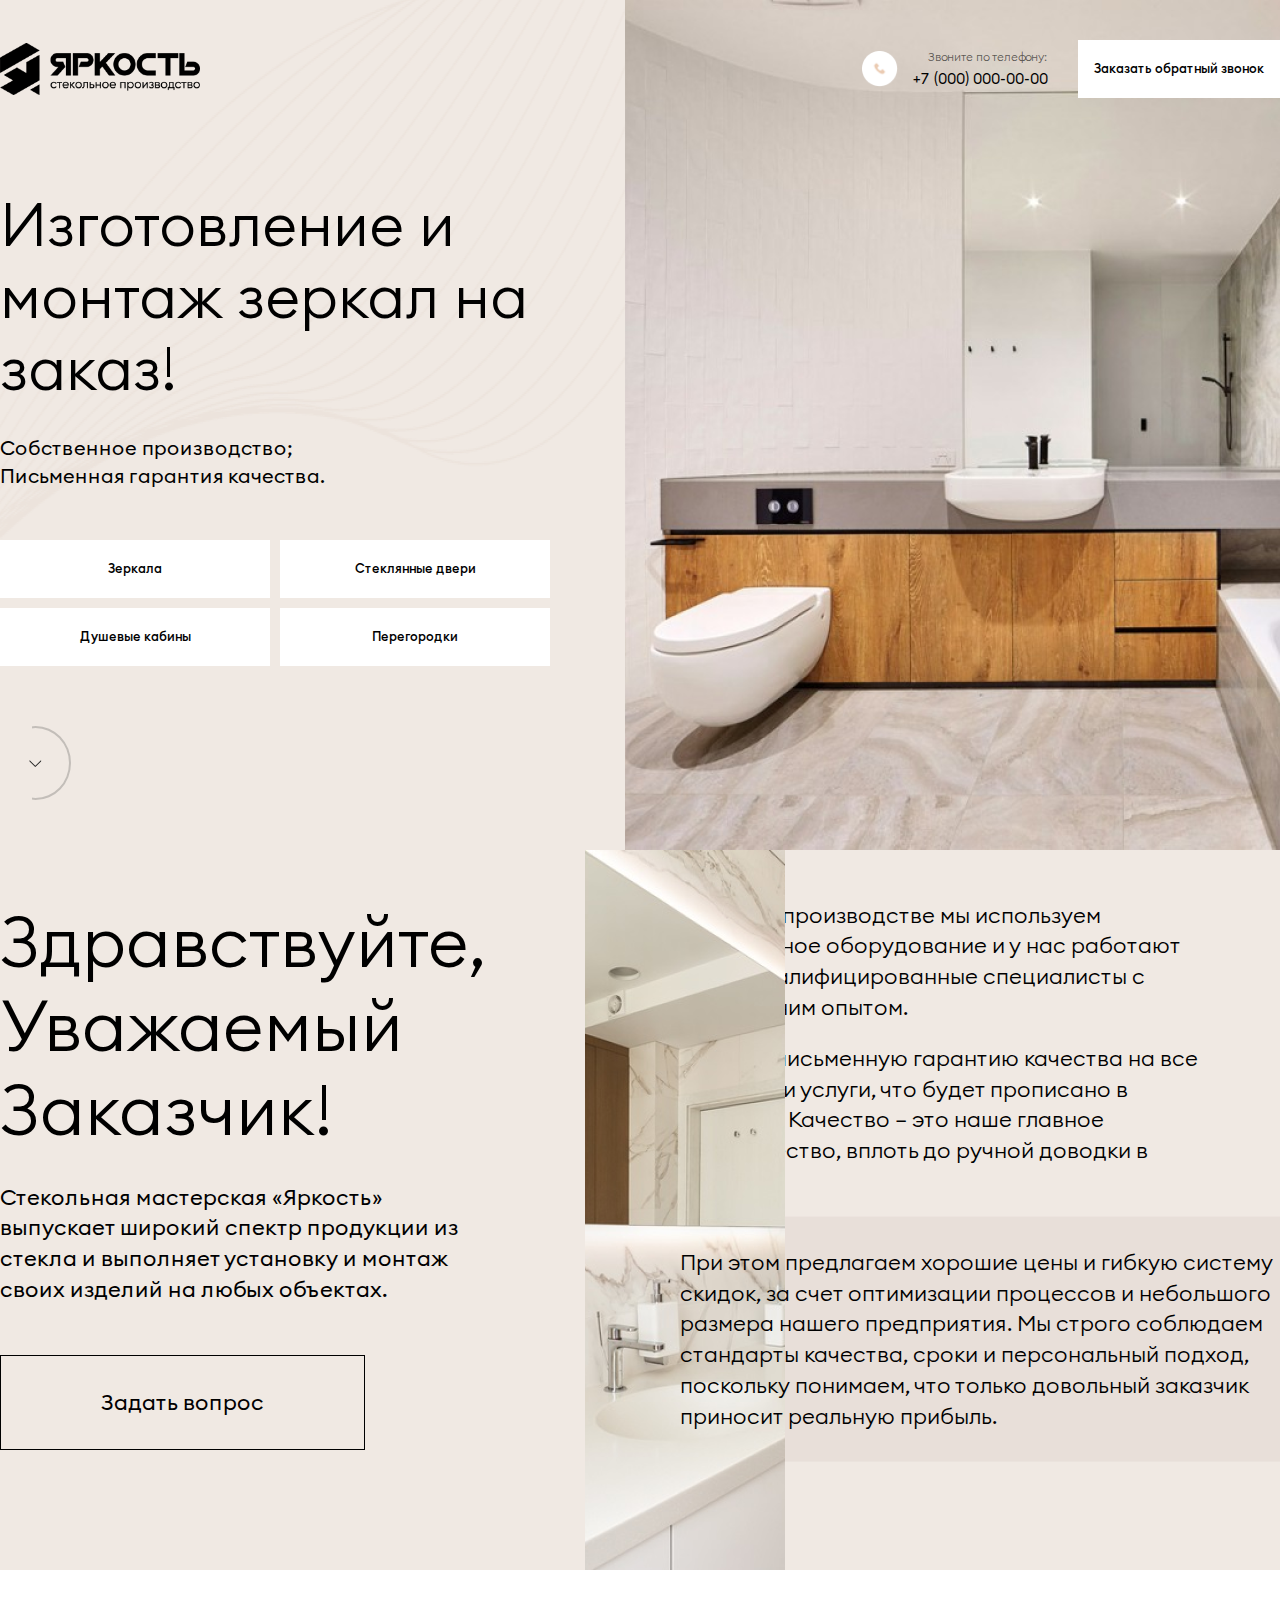
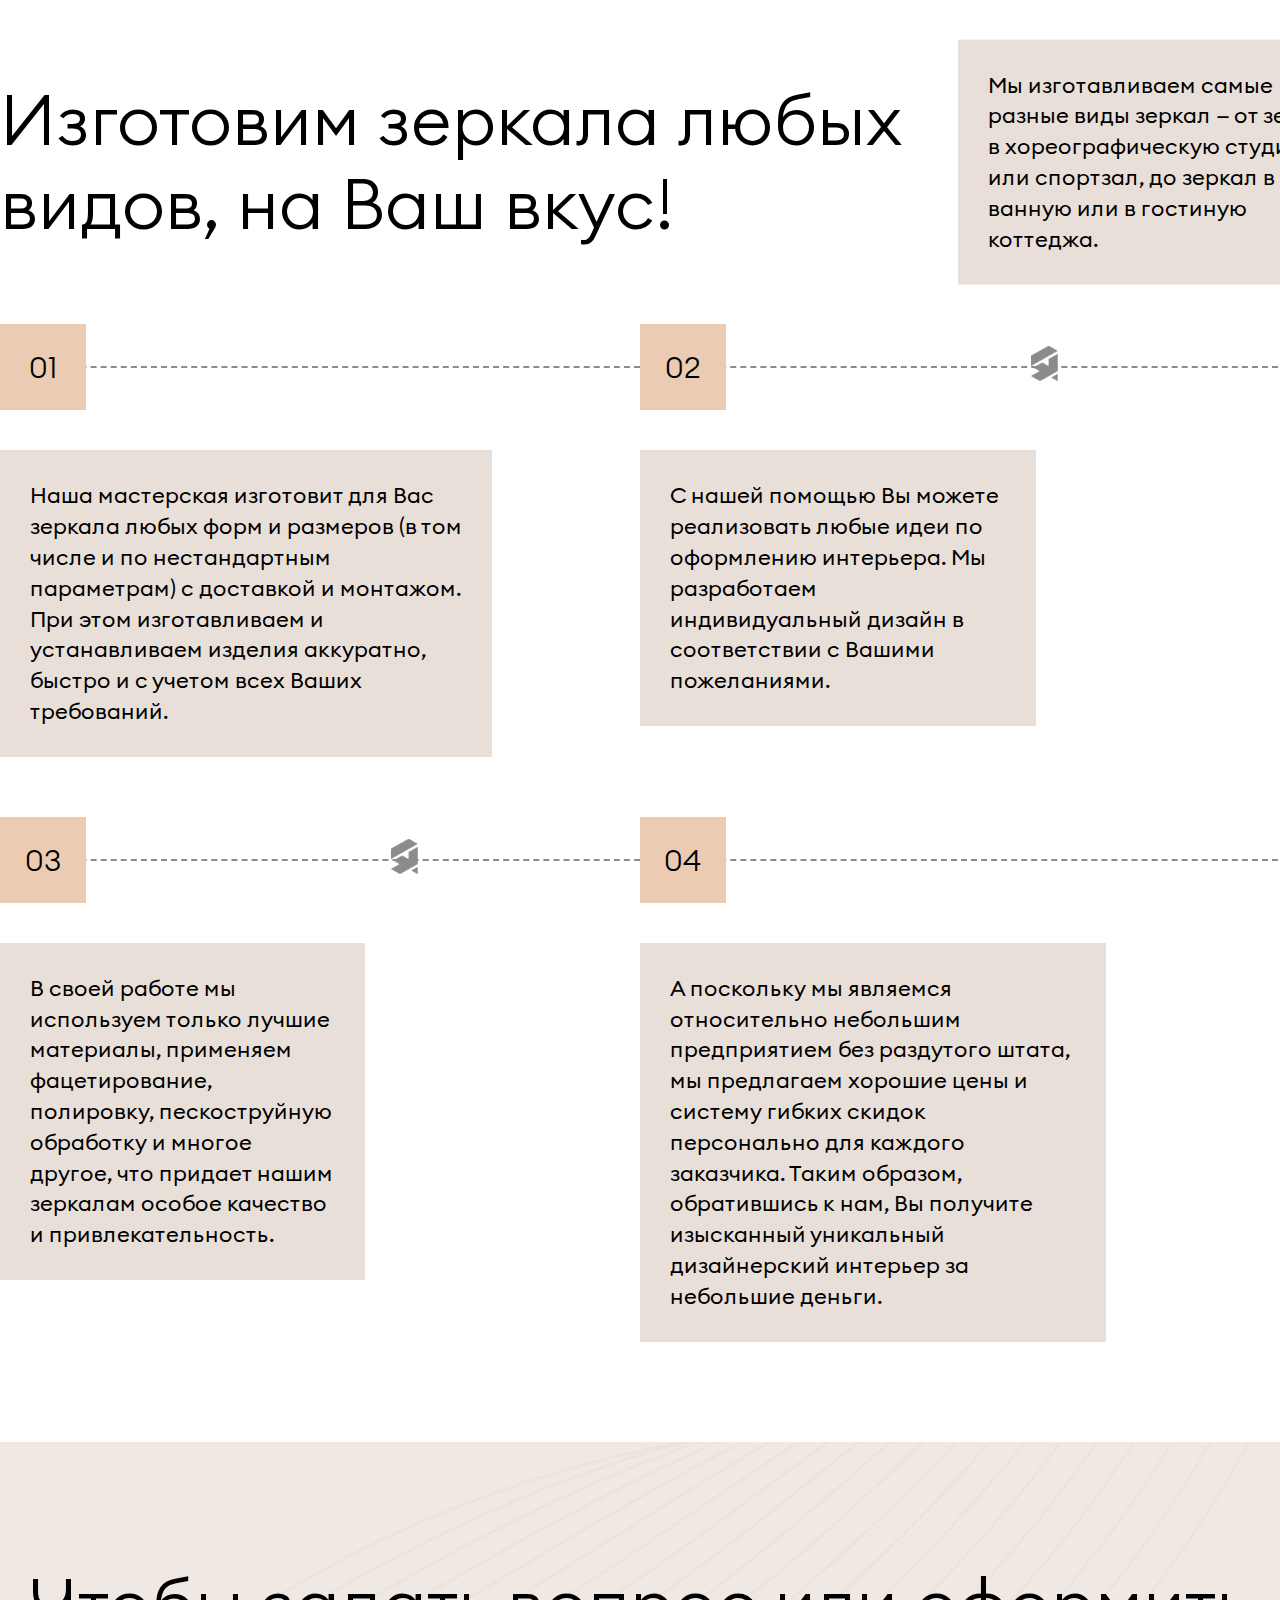
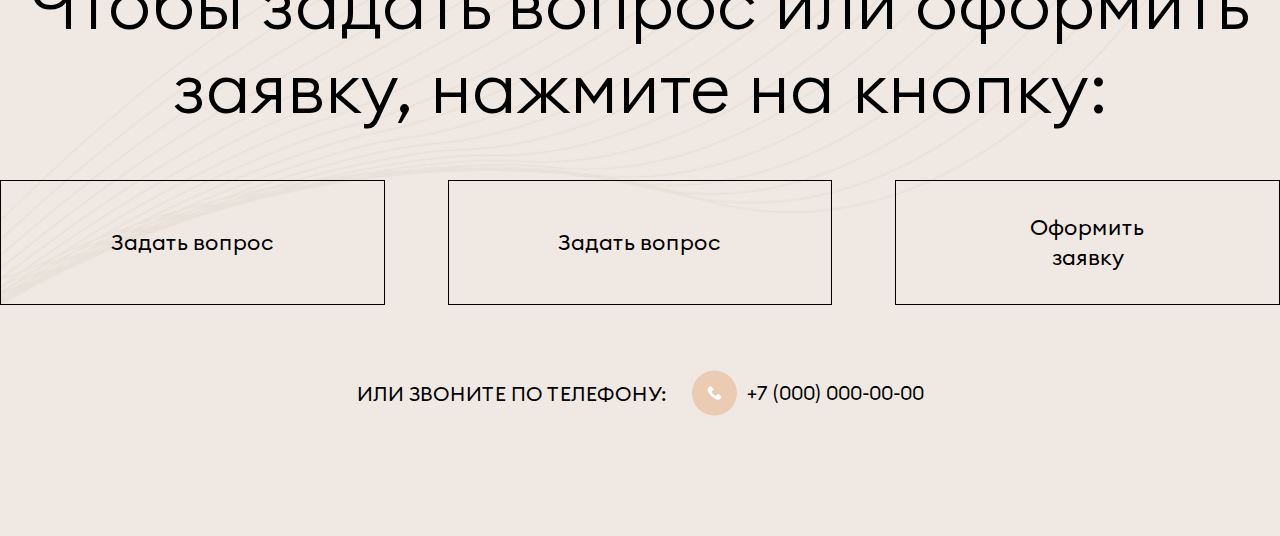
==== index.html @ e5e612c8 "Add files via upload" ====
<!DOCTYPE html>
<html lang="ru">
<head>
    <meta charset="UTF-8">
    <meta http-equiv="X-UA-Compatible" content="IE=edge">
    <meta name="viewport" content="width=device-width, initial-scale=1.0">
    <title>Яркость - стекольное производство</title>
    <link rel="stylesheet" href="/success/style/style.min.css">
    <!-- todo meta desk-->
</head>
<body>
    <header>
        <div class="container">
            <div class="logo">
                <img src="/success/images/service/logo/logo-dark.png" alt="logo"/>
            </div>
            <div class="feedback">
                <img src="/success/images/service/icons/icon-phone.png" alt="phone"/>
                <div class="info">
                    <span>Звоните по телефону:</span>
                    <a href="tel:+70000000000">+7 (000) 000-00-00</a>
                </div>
                <button class="btn-ui-1">Заказать обратный звонок</button>
            </div>
        </div>
    </header>    
    <main class="main-page">
        <div class="background-images">
            <img src="/success/images/service/bg/bg1.png" alt="bg" class="bg"/>
            <img src="/success/images/service/bg/bg1-1.png" alt="bg" class="bg2"/>
        </div>

        <section class="section__main">
            <div class="container">
                <div class="header-block">
                    <h1>Изготовление 
                        и монтаж зеркал на заказ!</h1>
                    <p>Собственное производство;
                        Письменная гарантия качества.</p>
                    <div class="button-wrapper">
                        <button class="btn-ui-1">Зеркала</button>
                        <button class="btn-ui-1">Стеклянные двери</button>
                        <button class="btn-ui-1">Душевые кабины</button>
                        <button class="btn-ui-1">Перегородки</button>
                    </div>
                    <button class="btn-ui-scroll">
                        <svg width="13" height="13" viewBox="0 0 13 13" fill="none" xmlns="http://www.w3.org/2000/svg">
                            <g clip-path="url(#clip0_24_788)">
                            <path d="M5.97061 10.8568L0.313005 5.19923C0.132116 5.01193 0.137309 4.71347 0.324607 4.53258C0.507319 4.35611 0.796967 4.35611 0.979652 4.53258L6.30393 9.85686L11.6282 4.53258C11.8123 4.34851 12.1108 4.34851 12.2949 4.53258C12.4789 4.7167 12.4789 5.01513 12.2949 5.19923L6.63726 10.8568C6.45314 11.0409 6.1547 11.0409 5.97061 10.8568Z" fill="#252525"/>
                            </g>
                            <defs>
                            <clipPath id="clip0_24_788">
                            <rect width="12.2523" height="12.2523" fill="white" transform="matrix(0 1 1 0 0.180664 0.568359)"/>
                            </clipPath>
                            </defs>
                        </svg>                            
                    </button>
                </div>
                <div class="bottom-block">
                    <div class="bg-images">
                        <div class="bg"><img src="/success/images/service/bg/bg2.png" alt="bg"/></div>
                    </div>
                    <div class="left">
                        <h2>Здравствуйте, Уважаемый Заказчик!</h2>
                        <p>Стекольная мастерская «Яркость» выпускает широкий спектр продукции из стекла 
                            и выполняет установку и монтаж своих изделий на любых объектах.</p>
                        <button class="btn-ui-2">Задать вопрос</button>
                    </div>
                    <div class="right">
                        <p>На своем производстве мы используем современное оборудование и у нас работают высококвалифицированные 
                            специалисты с многолетним опытом.</p>
                        <p>Мы даем письменную гарантию качества на все продукты и услуги, что будет прописано в договоре. Качество — это наше главное преимущество, вплоть до ручной доводки в мелочах.</p>
                        <div class="warning">
                            <p>При этом предлагаем хорошие цены и гибкую систему скидок, за счет оптимизации процессов и небольшого размера нашего предприятия. Мы строго соблюдаем стандарты качества, сроки и персональный подход, поскольку понимаем, что только довольный заказчик приносит реальную прибыль.</p>
                        </div>
                    </div>
                </div>
            </div>
        </section>
        <section class="section__types">
            <div class="container">
                <div class="header">
                    <h2>Изготовим зеркала любых видов, на Ваш вкус!</h2>
                    <div class="warning">
                        <p>Мы изготавливаем самые разные виды зеркал — от зеркал в хореографическую студию или спортзал, до зеркал в ванную или в гостиную коттеджа.</p>
                    </div>
                </div>
                <div class="main">
                    <div class="wrapper">
                        <div class="num-wrapper">01</div>
                        <p>Наша мастерская изготовит для Вас зеркала любых форм и размеров (в том числе и по нестандартным параметрам) 
                            с доставкой и монтажом. При этом изготавливаем и устанавливаем изделия аккуратно, быстро и с учетом всех 
                            Ваших требований.</p>
                    </div>
                    <div class="wrapper">
                        <svg class="diff" width="27" height="35" viewBox="0 0 27 35" fill="none" xmlns="http://www.w3.org/2000/svg" xmlns:xlink="http://www.w3.org/1999/xlink">
                            <mask id="mask0_24_1121" style="mask-type:alpha" maskUnits="userSpaceOnUse" x="0" y="0" width="27" height="35">
                            <rect width="27" height="35" fill="url(#pattern0)"/>
                            </mask>
                            <g mask="url(#mask0_24_1121)">
                            <rect x="-1.64844" width="29.6727" height="37.0909" fill="#8B8B8B"/>
                            </g>
                            <defs>
                            <pattern id="pattern0" patternContentUnits="objectBoundingBox" width="1" height="1">
                            <use xlink:href="#image0_24_1121" transform="translate(0 -0.00074711) scale(0.00166789 0.00128666)"/>
                            </pattern>
                            <image id="image0_24_1121" width="3020" height="777" xlink:href="[data-uri]"/>
                            </defs>
                        </svg>      

                        <div class="num-wrapper">02</div>                      
                        <p>С нашей помощью Вы можете реализовать любые идеи по 
                            оформлению интерьера. Мы разработаем индивидуальный дизайн в соответствии с Вашими пожеланиями.</p>
                    </div>

                    <div class="wrapper">
                        <svg class="diff" width="27" height="35" viewBox="0 0 27 35" fill="none" xmlns="http://www.w3.org/2000/svg" xmlns:xlink="http://www.w3.org/1999/xlink">
                            <mask id="mask0_24_1121" style="mask-type:alpha" maskUnits="userSpaceOnUse" x="0" y="0" width="27" height="35">
                            <rect width="27" height="35" fill="url(#pattern0)"/>
                            </mask>
                            <g mask="url(#mask0_24_1121)">
                            <rect x="-1.64844" width="29.6727" height="37.0909" fill="#8B8B8B"/>
                            </g>
                            <defs>
                            <pattern id="pattern0" patternContentUnits="objectBoundingBox" width="1" height="1">
                            <use xlink:href="#image0_24_1121" transform="translate(0 -0.00074711) scale(0.00166789 0.00128666)"/>
                            </pattern>
                            <image id="image0_24_1121" width="3020" height="777" xlink:href="[data-uri]"/>
                            </defs>
                        </svg>    

                        <div class="num-wrapper">03</div>
                        <p>В своей работе мы используем только лучшие материалы, применяем фацетирование, полировку, пескоструйную обработку и многое другое, что придает нашим зеркалам особое качество и привлекательность.</p>
                    </div>
                    <div class="wrapper">
                        <div class="num-wrapper">04</div>                      
                        <p>А поскольку мы являемся относительно небольшим предприятием без раздутого штата, мы предлагаем хорошие цены 
                            и систему гибких скидок персонально для каждого заказчика. Таким образом, обратившись к нам, Вы получите изысканный уникальный дизайнерский интерьер за небольшие деньги.</p>
                    </div>

                </div>

                
            </div>
        </section>
        <section class="section__feedback">
            <div class="container">
                <h2>Чтобы задать вопрос или оформить заявку, нажмите на кнопку:</h2>
                <div class="wrapper-button">
                    <button class="btn-ui-2">Задать вопрос</button>
                    <button class="btn-ui-2">Задать вопрос</button>
                    <button class="btn-ui-2">Оформить заявку</button>
                </div>
                <p>Или звоните по телефону: 
                    <svg width="46" height="46" viewBox="0 0 46 46" fill="none" xmlns="http://www.w3.org/2000/svg">
                        <circle cx="23.4443" cy="23.0517" r="22.5244" fill="#EBCBB2"/>
                        <path d="M29.897 26.2374L27.9924 24.3368C27.3122 23.658 26.1558 23.9296 25.8837 24.812C25.6796 25.4229 24.9994 25.7623 24.3872 25.6265C23.0268 25.2871 21.1902 23.5223 20.85 22.0968C20.646 21.4858 21.0541 20.807 21.6663 20.6034C22.5506 20.3319 22.8227 19.178 22.1425 18.4992L20.2378 16.5986C19.6937 16.1234 18.8774 16.1234 18.4012 16.5986L17.1088 17.8883C15.8164 19.2459 17.2449 22.8435 20.4419 26.0338C23.639 29.2241 27.2441 30.7175 28.6046 29.3599L29.897 28.0702C30.3732 27.5271 30.3732 26.7126 29.897 26.2374Z" fill="white"/>
                    </svg>       
                    <a href="#">+7 (000) 000-00-00</a>           
                </p>
            </div>
        </section>
    </main>
</body>
</html>
---- success/style/style.min.css ----
@import "scss/fonts/fonts.css";html{-webkit-text-size-adjust:100%}html:focus-within{scroll-behavior:smooth}body{-webkit-text-size-adjust:100%;-moz-text-size-adjust:100%;-ms-text-size-adjust:100%;text-size-adjust:100%;position:relative;width:100%;min-height:100vh;-moz-osx-font-smoothing:grayscale;-webkit-font-smoothing:antialiased;text-rendering:optimizeSpeed}*,:after,:before{-webkit-box-sizing:border-box;box-sizing:border-box}a:not([class]){-webkit-text-decoration-skip:ink;text-decoration-skip-ink:auto}a,abbr,acronym,address,applet,article,aside,audio,b,big,blockquote,body,canvas,caption,center,cite,code,dd,del,details,dfn,div,dl,dt,em,embed,fieldset,figcaption,figure,footer,form,h1,h2,h3,h4,h5,h6,header,hgroup,html,i,iframe,img,ins,kbd,label,legend,li,mark,menu,nav,object,ol,output,p,pre,q,ruby,s,samp,section,small,span,strike,strong,sub,summary,sup,table,tbody,td,tfoot,th,thead,time,tr,tt,u,ul,var,video{font-size:100%;font:inherit;margin:0;padding:0;border:0;vertical-align:baseline}:focus{outline:0}article,aside,details,figcaption,figure,footer,header,hgroup,main,menu,nav,section{display:block}ol,ul{list-style:none}blockquote,q{quotes:none}blockquote:after,blockquote:before,q:after,q:before{content:"";content:none}input,input:required{-webkit-box-shadow:none;box-shadow:none}input:-webkit-autofill,input:-webkit-autofill:active,input:-webkit-autofill:focus,input:-webkit-autofill:hover{-webkit-box-shadow:0 0 0 30px white inset}input[type=search]::-webkit-search-cancel-button,input[type=search]::-webkit-search-decoration,input[type=search]::-webkit-search-results-button,input[type=search]::-webkit-search-results-decoration{-webkit-appearance:none;-moz-appearance:none}input[type=search]{-webkit-appearance:none;-moz-appearance:none;-webkit-box-sizing:content-box;box-sizing:content-box}textarea{overflow:auto;vertical-align:top;resize:vertical}input:focus{outline:none}audio,canvas,video{display:inline-block;max-width:100%}audio:not([controls]){display:none;height:0}[hidden]{display:none}a:active,a:hover{outline:none}img{max-width:100%;display:inline-block;vertical-align:middle;height:auto}picture{display:inline-block}button,input{line-height:normal}button,select{text-transform:none}button,html input[type=button],input[type=reset],input[type=submit]{-webkit-appearance:button;cursor:pointer;border:0;background:transparent}button[disabled],html input[disabled]{cursor:default}[disabled]{pointer-events:none}input[type=checkbox],input[type=radio]{padding:0}input[type=search]{-webkit-appearance:textfield;-webkit-box-sizing:content-box;box-sizing:content-box}input[type=search]::-webkit-search-cancel-button,input[type=search]::-webkit-search-decoration{-webkit-appearance:none}button::-moz-focus-inner,input::-moz-focus-inner{border:0;padding:0}button{border:0;background:transparent}textarea{overflow:auto;vertical-align:top;resize:vertical}table{border-collapse:collapse;border-spacing:0;text-indent:0}hr{-webkit-box-sizing:content-box;box-sizing:content-box;overflow:visible;background:#000;border:0;height:1px;line-height:0;margin:0;padding:0;page-break-after:always;width:100%}pre{font-family:monospace,monospace;font-size:100%}a{background-color:transparent}abbr[title]{border-bottom:none;text-decoration:none}code,kbd,pre,samp{font-family:monospace,monospace}small{font-size:75%}sub,sup{font-size:75%;line-height:0;position:relative;vertical-align:baseline}sub{bottom:-5px}sup{top:-5px}button,input,optgroup,select,textarea{font-family:inherit;font-size:100%;line-height:1;margin:0;padding:0}button,input{overflow:visible}button,select{text-transform:none}[type=button],[type=reset],[type=submit],button{-webkit-appearance:button}[type=button]::-moz-focus-inner,[type=reset]::-moz-focus-inner,[type=submit]::-moz-focus-inner,button::-moz-focus-inner{border-style:none;padding:0;outline:0}legend{color:inherit;white-space:normal;display:block;border:0;max-width:100%;width:100%}fieldset{min-width:0}body:not(:-moz-handler-blocked) fieldset{display:block}progress{vertical-align:baseline}[type=number]::-webkit-inner-spin-button,[type=number]::-webkit-outer-spin-button{height:auto}[type=search]{-webkit-appearance:textfield;outline-offset:-2px}[type=search]::-webkit-search-decoration{-webkit-appearance:none}::-webkit-file-upload-button{-webkit-appearance:button;font:inherit}summary{display:list-item}template{display:none}body{background:#F0E9E3;font-family:"Euclid Circular B",sans-serif;font-weight:400}body,html{overflow-x:hidden}*{-webkit-box-sizing:border-box;box-sizing:border-box}.container{width:100%;max-width:1600px;margin-left:auto;margin-right:auto}.btn-ui-1{font-weight:500;font-size:12.7634px;line-height:140%;color:#000000;padding:20px 16px;border:none;background:white;cursor:pointer}.btn-ui-2{font-family:"Euclid Circular B";font-style:normal;font-weight:400;font-size:22px;line-height:140%;color:#000000;padding:31px;padding-left:100px;padding-right:100px;border:solid 1px #000000}.btn-ui-scroll{padding:27px;border:solid 2px #C3BEB9;border-radius:50%;position:relative;-webkit-transition:0.1s ease-in-out;transition:0.1s ease-in-out}.btn-ui-scroll:active{background:#c3c0be}.btn-ui-scroll:hover:after{left:-80px;-webkit-transform:translateY(-50%) rotate(70deg);transform:translateY(-50%) rotate(70deg);top:10%}.btn-ui-scroll:hover>svg{-webkit-transform:rotate(-360deg);transform:rotate(-360deg)}.btn-ui-scroll:after{content:"";-webkit-transition:0.3s ease-in-out;transition:0.3s ease-in-out;position:absolute;left:-20px;top:50%;-webkit-transform:translateY(-50%);transform:translateY(-50%);width:50px;height:80px;background:#F0E9E3;z-index:0}.btn-ui-scroll>svg{position:relative;-webkit-transition:0.5s ease-in-out;transition:0.5s ease-in-out;z-index:1}header{padding-top:40px;padding-bottom:40px;margin-bottom:50px}header>.container{display:-webkit-box;display:-ms-flexbox;display:flex;-webkit-box-pack:justify;-ms-flex-pack:justify;justify-content:space-between;-webkit-box-align:center;-ms-flex-align:center;align-items:center}header>.container>.logo>img{max-width:200px}header>.container>.feedback{display:-webkit-box;display:-ms-flexbox;display:flex;-webkit-box-align:center;-ms-flex-align:center;align-items:center}header>.container>.feedback>img{width:36px;height:36px;-o-object-fit:cover;object-fit:cover;margin-right:15px}header>.container>.feedback>.info{margin-right:30px}header>.container>.feedback>.info>span{display:block;font-weight:300;font-size:11.7545px;line-height:130%;text-align:right;color:rgba(0,0,0,0.6);margin-bottom:4px}header>.container>.feedback>.info>a{font-weight:400;font-size:15px;line-height:130%;text-align:right;color:#000000;text-decoration:none}header>.container>.feedback>.info>a:hover{text-decoration:underline}main.main-page{overflow-x:hidden}main.main-page>.background-images>.bg{position:absolute;left:50%;top:0;-webkit-transform:translateX(-15px);transform:translateX(-15px);z-index:-1}main.main-page>.background-images>.bg2{position:absolute;left:26%;top:0;-webkit-transform:translateX(-50%);transform:translateX(-50%);z-index:-2}main.main-page>.section__main{overflow:hidden}main.main-page>.section__main>.container>.header-block>h1{font-weight:300;font-size:60px;line-height:120%;max-width:675px;color:#000000;margin-bottom:30px}main.main-page>.section__main>.container>.header-block>p{font-weight:400;font-size:20px;line-height:140%;color:#000000;margin-bottom:50px;max-width:346px}main.main-page>.section__main>.container>.header-block>.button-wrapper{margin-bottom:60px;display:-ms-grid;display:grid;-ms-grid-columns:270px 10px 270px;grid-template-columns:270px 270px;grid-gap:10px}main.main-page>.section__main>.container>.header-block>.button-wrapper>button{width:100%;height:auto;text-align:center}main.main-page>.section__main>.container>.bottom-block{position:relative;display:-ms-grid;display:grid;padding-bottom:120px;-ms-grid-columns:50% 50%;grid-template-columns:50% 50%}main.main-page>.section__main>.container>.bottom-block>.bg-images{width:100%;position:absolute}main.main-page>.section__main>.container>.bottom-block>.bg-images>.bg{position:absolute;left:585px;top:50px;width:200px;height:auto;display:block}main.main-page>.section__main>.container>.bottom-block>.left{margin-top:100px}main.main-page>.section__main>.container>.bottom-block>.left>h2{font-family:"Euclid Circular B";font-style:normal;font-weight:300;font-size:70px;line-height:120%;color:#000000;margin-bottom:30px;max-width:585px}main.main-page>.section__main>.container>.bottom-block>.left>p{font-family:"Euclid Circular B";font-style:normal;font-weight:400;font-size:22px;line-height:140%;color:#000000;max-width:500px;margin-bottom:50px}main.main-page>.section__main>.container>.bottom-block>.right{margin-top:100px;display:-webkit-box;display:-ms-flexbox;display:flex;-webkit-box-orient:vertical;-webkit-box-direction:normal;-ms-flex-direction:column;flex-direction:column;-webkit-box-align:end;-ms-flex-align:end;align-items:flex-end}main.main-page>.section__main>.container>.bottom-block>.right>p{font-family:"Euclid Circular B";font-style:normal;font-weight:300;font-size:22px;line-height:140%;color:#000000;margin-bottom:20px;max-width:566px;margin-right:40px}main.main-page>.section__main>.container>.bottom-block>.right>.warning{font-family:"Euclid Circular B";font-style:normal;font-weight:300;font-size:22px;line-height:140%;color:#000000;max-width:600px;margin-top:30px;position:relative}main.main-page>.section__main>.container>.bottom-block>.right>.warning:after{content:"";width:calc(100% + 100vw);height:calc(100% + 60px);position:absolute;top:50%;left:-30px;-webkit-transform:translateY(-50%);transform:translateY(-50%);background:#E8DFD9;z-index:-1}main.main-page>.section__types{padding-top:100px;padding-bottom:100px;background:white}main.main-page>.section__types>.container>.header{display:-webkit-box;display:-ms-flexbox;display:flex;-webkit-box-align:center;-ms-flex-align:center;align-items:center;margin-bottom:70px}main.main-page>.section__types>.container>.header>h2{font-family:"Euclid Circular B";font-style:normal;font-weight:300;font-size:70px;line-height:120%;color:#000000;max-width:918px}main.main-page>.section__types>.container>.header>.warning{position:relative;left:70px}main.main-page>.section__types>.container>.header>.warning:after{content:"";background:#E8DFD9;height:calc(100% + 60px);width:calc(100% + 100vw);position:absolute;top:50%;-webkit-transform:translateY(-50%);transform:translateY(-50%);left:-30px;z-index:0}main.main-page>.section__types>.container>.header>.warning>p{font-family:"Euclid Circular B";font-style:normal;font-weight:400;font-size:22px;line-height:140%;color:#000000;max-width:440px;position:relative;z-index:1}main.main-page>.section__types>.container>.main{display:-ms-grid;display:grid;-ms-grid-columns:(1fr)[2];grid-template-columns:repeat(2,1fr);grid-row-gap:60px}main.main-page>.section__types>.container>.main>.wrapper{position:relative;height:100%}main.main-page>.section__types>.container>.main>.wrapper>.diff{position:absolute;right:222px;top:22px}main.main-page>.section__types>.container>.main>.wrapper>.num-wrapper{width:86px;height:86px;display:-webkit-box;display:-ms-flexbox;display:flex;-webkit-box-align:center;-ms-flex-align:center;align-items:center;-webkit-box-pack:center;-ms-flex-pack:center;justify-content:center;font-family:"Euclid Circular B";font-style:normal;font-weight:300;font-size:30px;line-height:120%;color:#000000;background:#EBCBB2;margin-bottom:40px;position:relative;z-index:1}main.main-page>.section__types>.container>.main>.wrapper:after{content:"";position:absolute;height:1px;left:0;top:42px;width:100%;border-top:2px dashed #8B8B8B;z-index:0}main.main-page>.section__types>.container>.main>.wrapper:nth-child(2n):after{width:100vw}main.main-page>.section__types>.container>.main>.wrapper:nth-child(2)>p{max-width:396px}main.main-page>.section__types>.container>.main>.wrapper:nth-child(3)>p{max-width:365px}main.main-page>.section__types>.container>.main>.wrapper:nth-child(4)>p{max-width:466px}main.main-page>.section__types>.container>.main>.wrapper>p{font-family:"Euclid Circular B";font-style:normal;font-weight:400;font-size:22px;line-height:140%;color:#000000;max-width:492px;padding:30px;background:#E8DFD9;height:auto}main.main-page>.section__feedback{background:url(/success/images/service/bg/bg_feedback.png);background-repeat:no-repeat;background-size:100%;padding-top:120px;padding-bottom:120px}main.main-page>.section__feedback>.container>h2{font-family:"Euclid Circular B";font-style:normal;font-weight:300;font-size:70px;line-height:120%;text-align:center;color:#000000;margin-bottom:50px}main.main-page>.section__feedback>.container>.wrapper-button{display:-ms-grid;display:grid;-ms-grid-columns:1fr 63px 1fr 63px 1fr;grid-template-columns:repeat(3,1fr);grid-gap:63px;margin-bottom:65px}main.main-page>.section__feedback>.container>.wrapper-button>button{width:100%}main.main-page>.section__feedback>.container>p{text-align:center;font-family:"Euclid Circular B";font-style:normal;font-weight:400;font-size:19.9645px;line-height:25px;text-transform:uppercase;color:#000000;display:-webkit-box;display:-ms-flexbox;display:flex;-webkit-box-pack:center;-ms-flex-pack:center;justify-content:center;-webkit-box-align:center;-ms-flex-align:center;align-items:center}main.main-page>.section__feedback>.container>p>svg{margin-left:25px;margin-right:10px}main.main-page>.section__feedback>.container>p>a{font-family:"Euclid Circular B";font-style:normal;font-weight:400;font-size:20px;line-height:130%;text-align:right;color:#000000;text-decoration:none}main.main-page>.section__feedback>.container>p>a:hover{text-decoration:underline}
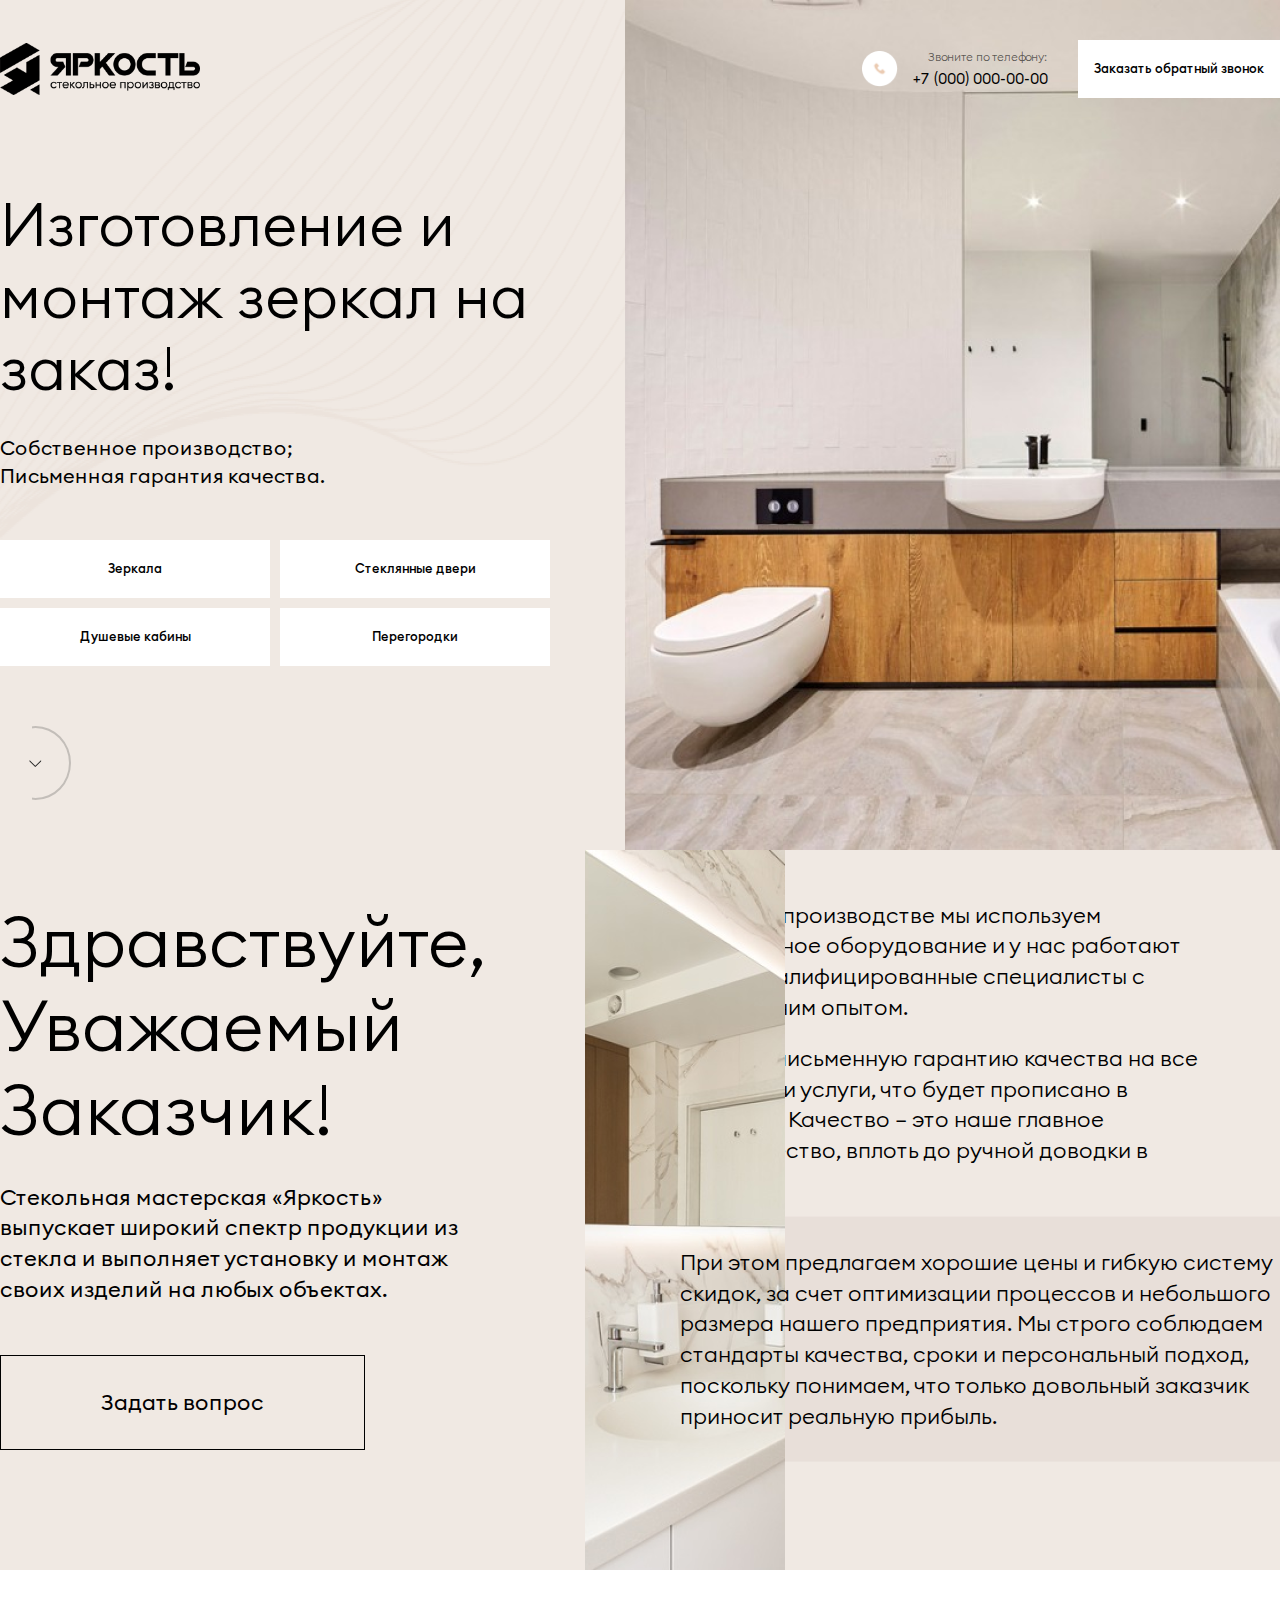
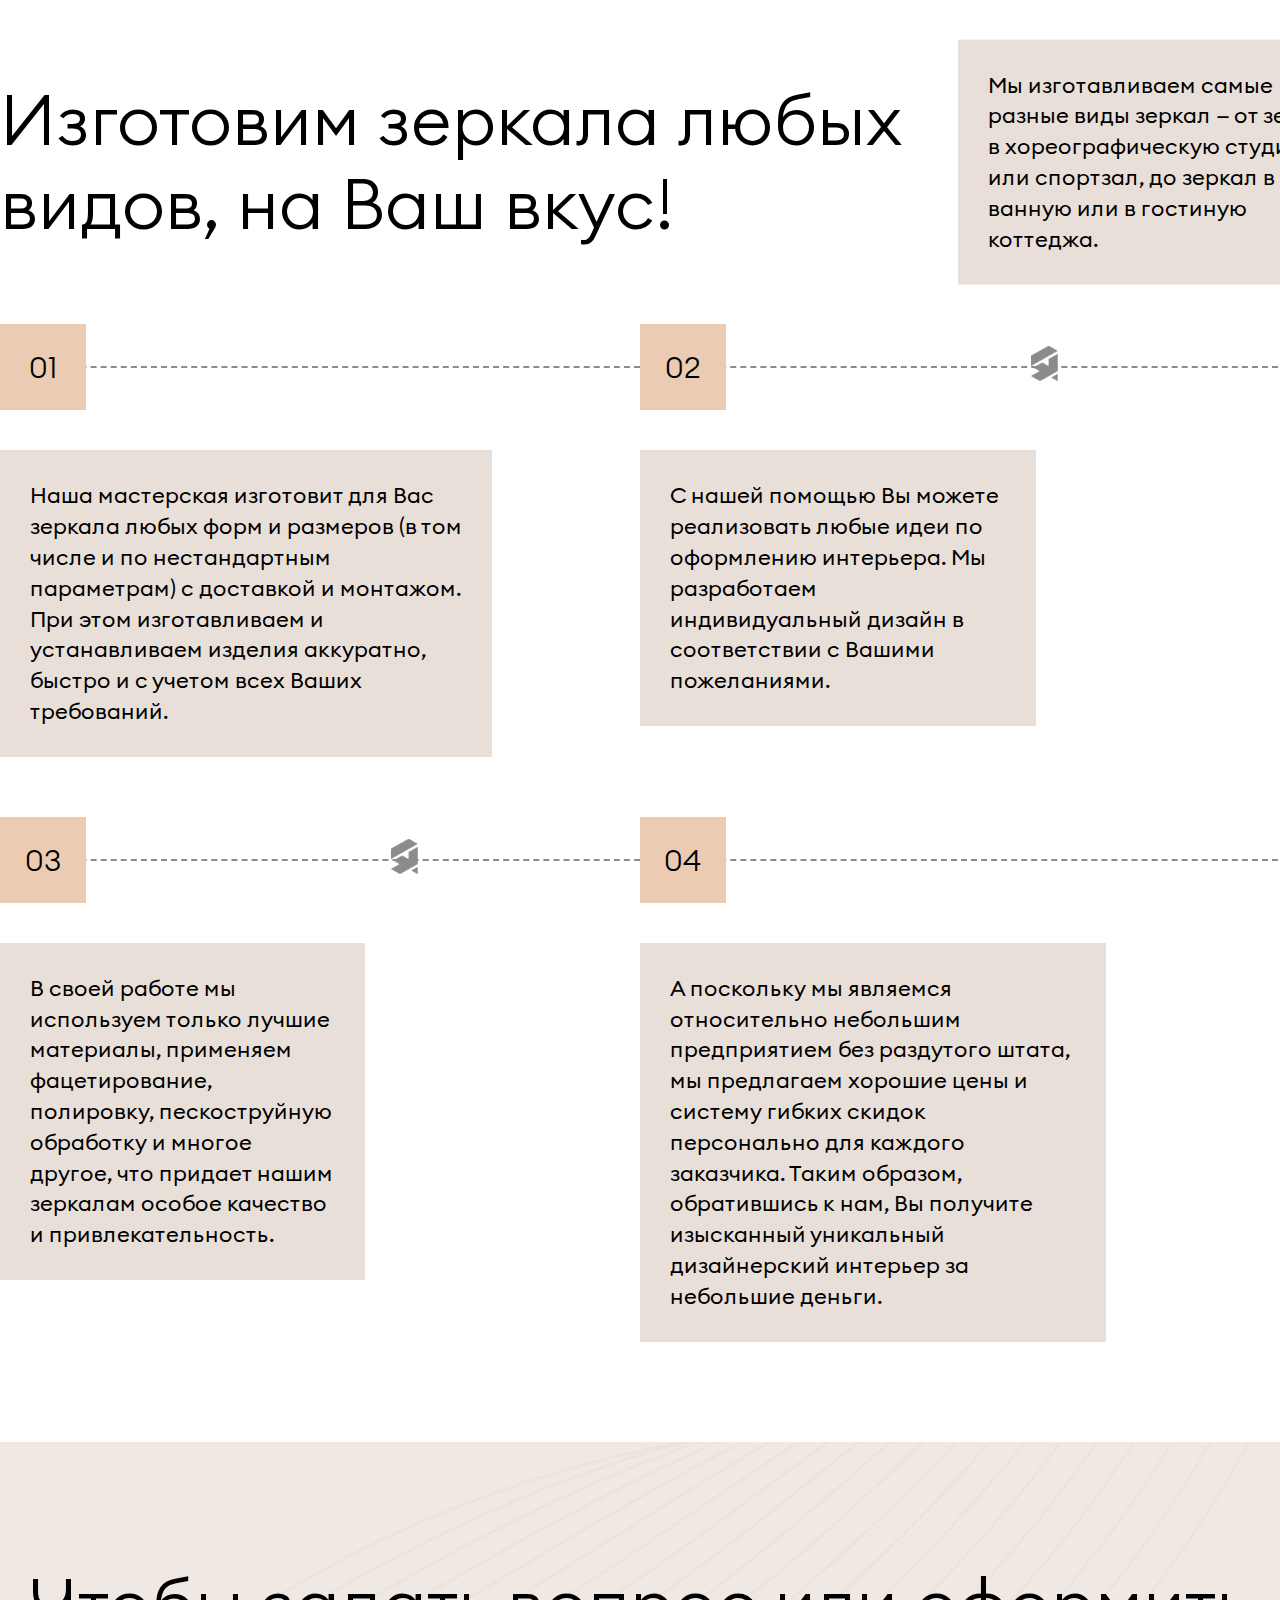
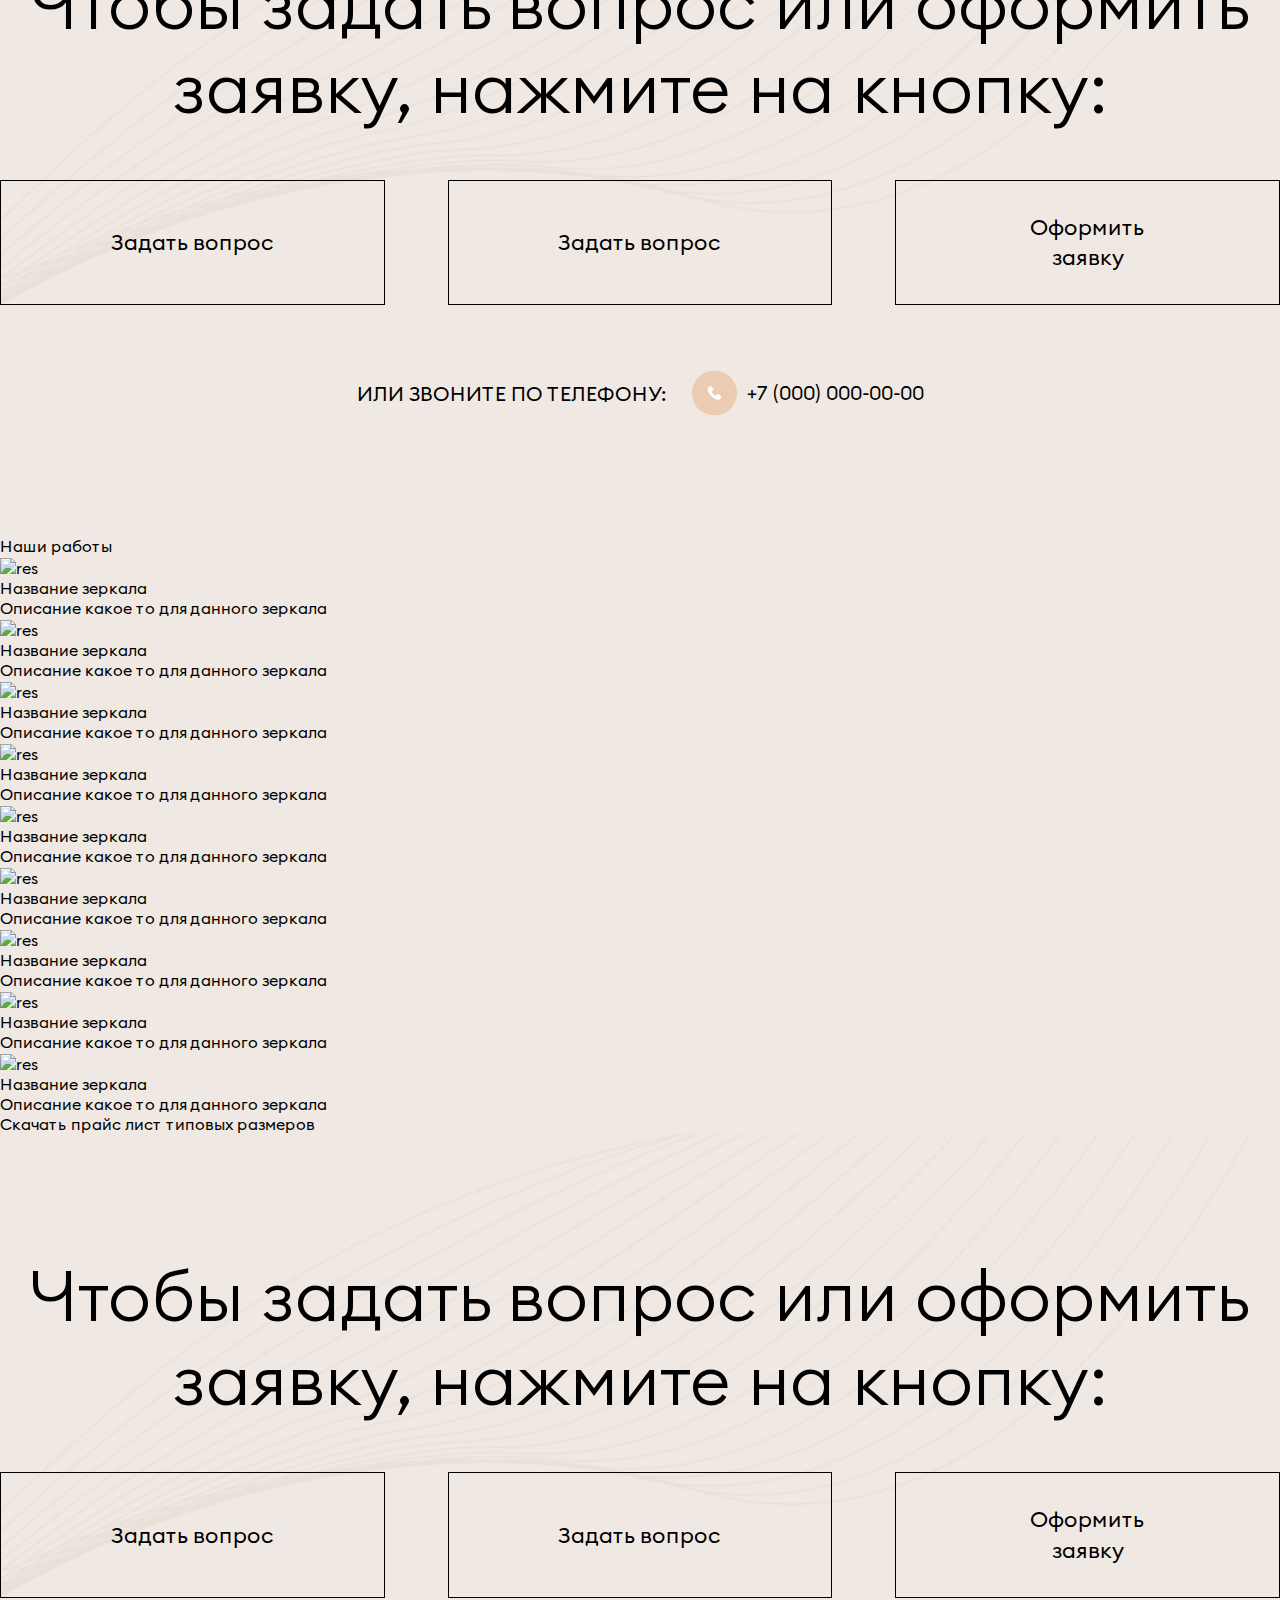
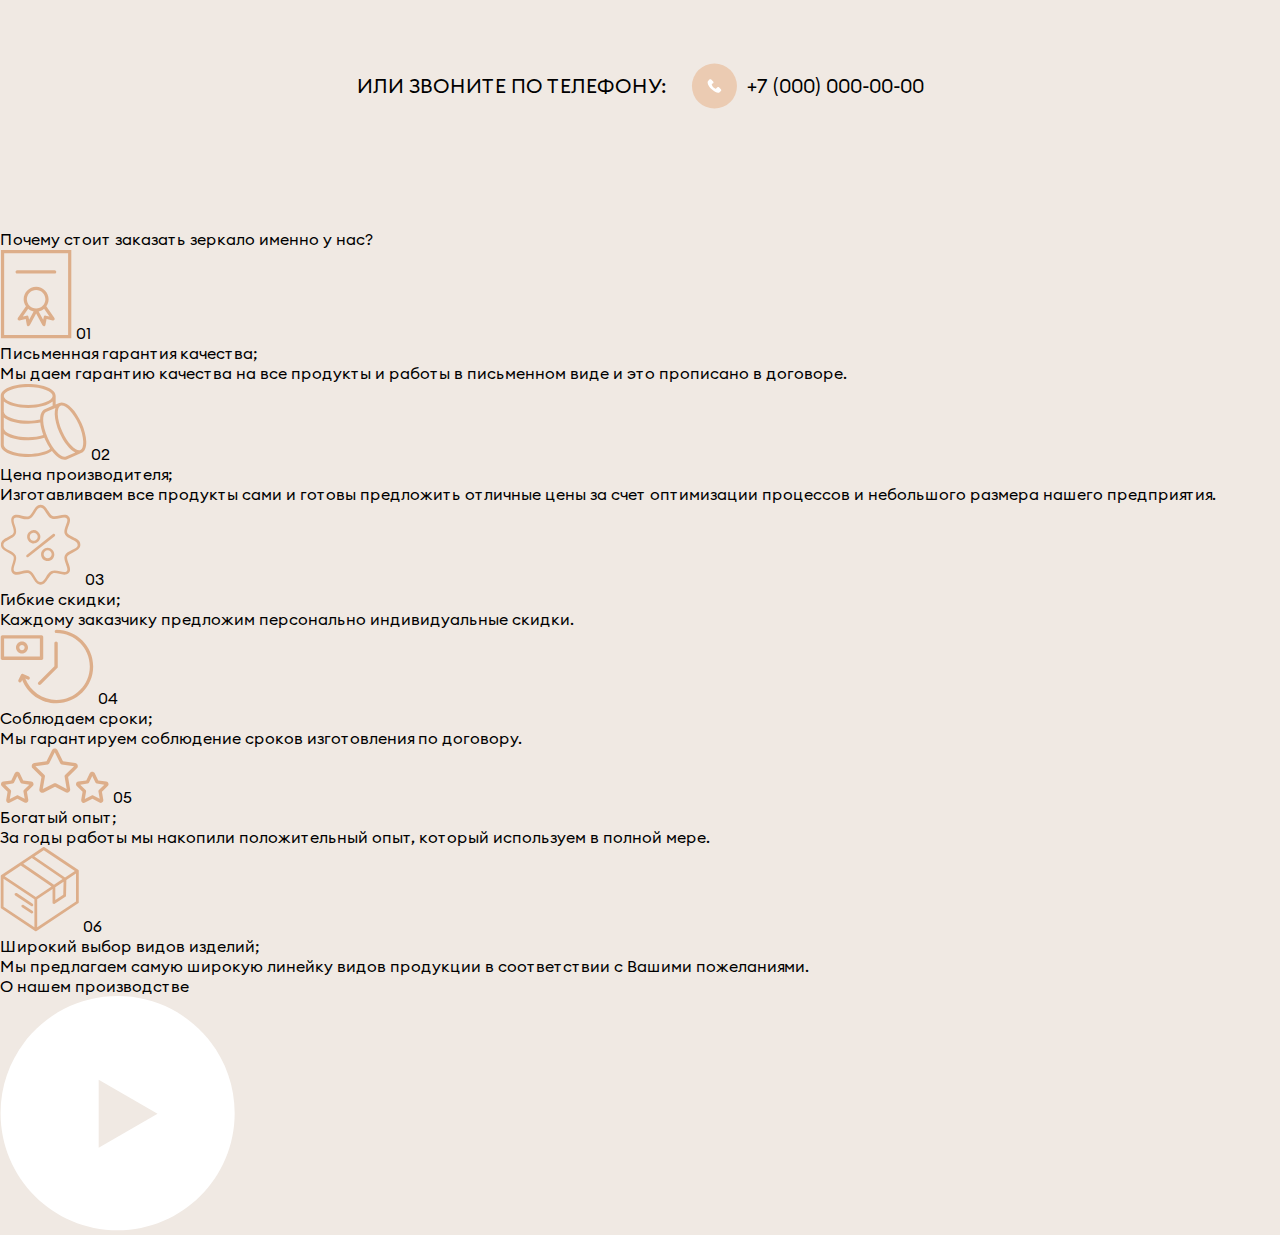
==== commit f804e7b6: "Add files via upload" ====
--- a/index.html
+++ b/index.html
@@ -7,6 +7,9 @@
     <title>Яркость - стекольное производство</title>
     <link rel="stylesheet" href="/success/style/style.min.css">
     <!-- todo meta desk-->
+    <link href="https://vjs.zencdn.net/7.20.3/video-js.css" rel="stylesheet" />
+    <script src="https://code.jquery.com/jquery-3.6.2.min.js"integrity="sha256-2krYZKh//PcchRtd+H+VyyQoZ/e3EcrkxhM8ycwASPA="crossorigin="anonymous"></script>
+    <script src="https://vjs.zencdn.net/7.20.3/video.min.js"></script>
 </head>
 <body>
     <header>
@@ -160,6 +163,201 @@
                 </p>
             </div>
         </section>
+
+        <section class="section__ourWork">
+            <div class="container">
+                <h2>Наши работы</h2>
+                <div class="grid-container">
+                    <div class="wrapper">
+                        <img src="/success/images/resourse/1.png" alt="res"/>
+                        <h3>Название зеркала</h3>
+                        <p>Описание какое то для данного зеркала</p>
+                    </div>
+                    <div class="wrapper">
+                        <img src="/success/images/resourse/1.png" alt="res"/>
+                        <h3>Название зеркала</h3>
+                        <p>Описание какое то для данного зеркала</p>
+                    </div>
+                    <div class="wrapper">
+                        <img src="/success/images/resourse/1.png" alt="res"/>
+                        <h3>Название зеркала</h3>
+                        <p>Описание какое то для данного зеркала</p>
+                    </div>
+                    <div class="wrapper">
+                        <img src="/success/images/resourse/1.png" alt="res"/>
+                        <h3>Название зеркала</h3>
+                        <p>Описание какое то для данного зеркала</p>
+                    </div>
+                    <div class="wrapper">
+                        <img src="/success/images/resourse/1.png" alt="res"/>
+                        <h3>Название зеркала</h3>
+                        <p>Описание какое то для данного зеркала</p>
+                    </div>
+                    <div class="wrapper">
+                        <img src="/success/images/resourse/1.png" alt="res"/>
+                        <h3>Название зеркала</h3>
+                        <p>Описание какое то для данного зеркала</p>
+                    </div>
+                    <div class="wrapper">
+                        <img src="/success/images/resourse/1.png" alt="res"/>
+                        <h3>Название зеркала</h3>
+                        <p>Описание какое то для данного зеркала</p>
+                    </div>
+                    <div class="wrapper">
+                        <img src="/success/images/resourse/1.png" alt="res"/>
+                        <h3>Название зеркала</h3>
+                        <p>Описание какое то для данного зеркала</p>
+                    </div>
+                    <div class="wrapper">
+                        <img src="/success/images/resourse/1.png" alt="res"/>
+                        <h3>Название зеркала</h3>
+                        <p>Описание какое то для данного зеркала</p>
+                    </div>
+                </div>
+                <div class="button-wrapper">
+                    <button class="btn-ui-3">Скачать прайс лист типовых размеров</button>
+                </div>
+            </div>
+        </section>
+
+        <section class="section__feedback">
+            <div class="container">
+                <h2>Чтобы задать вопрос или оформить заявку, нажмите на кнопку:</h2>
+                <div class="wrapper-button">
+                    <button class="btn-ui-2">Задать вопрос</button>
+                    <button class="btn-ui-2">Задать вопрос</button>
+                    <button class="btn-ui-2">Оформить заявку</button>
+                </div>
+                <p>Или звоните по телефону: 
+                    <svg width="46" height="46" viewBox="0 0 46 46" fill="none" xmlns="http://www.w3.org/2000/svg">
+                        <circle cx="23.4443" cy="23.0517" r="22.5244" fill="#EBCBB2"/>
+                        <path d="M29.897 26.2374L27.9924 24.3368C27.3122 23.658 26.1558 23.9296 25.8837 24.812C25.6796 25.4229 24.9994 25.7623 24.3872 25.6265C23.0268 25.2871 21.1902 23.5223 20.85 22.0968C20.646 21.4858 21.0541 20.807 21.6663 20.6034C22.5506 20.3319 22.8227 19.178 22.1425 18.4992L20.2378 16.5986C19.6937 16.1234 18.8774 16.1234 18.4012 16.5986L17.1088 17.8883C15.8164 19.2459 17.2449 22.8435 20.4419 26.0338C23.639 29.2241 27.2441 30.7175 28.6046 29.3599L29.897 28.0702C30.3732 27.5271 30.3732 26.7126 29.897 26.2374Z" fill="white"/>
+                    </svg>       
+                    <a href="#">+7 (000) 000-00-00</a>           
+                </p>
+            </div>
+        </section>
+
+        <section class="section__why">
+            <div class="container">
+                <h2>Почему стоит заказать зеркало именно у нас?</h2>
+                <div class="grid-container">
+                    <div class="wrapper">
+                        <div class="header">
+                            <svg width="72" height="90" viewBox="0 0 72 90" fill="none" xmlns="http://www.w3.org/2000/svg">
+                                <path d="M0.96582 0.964844V89.2178H71.3106V0.964844H0.96582ZM68.117 86.0252H4.15731V4.1574H68.117V86.0252Z" fill="#DDAE8A"/>
+                                <path d="M46.3064 57.3637C47.7537 55.3268 48.6135 52.8462 48.6135 50.1634C48.6135 43.2834 43.017 37.6858 36.1381 37.6858C29.2592 37.6858 23.6616 43.2834 23.6616 50.1634C23.6616 52.8473 24.5225 55.3289 25.9708 57.3658L17.8415 68.9995C17.4648 69.539 17.4574 70.2541 17.8224 70.8011C18.1874 71.3471 18.8504 71.612 19.4931 71.4726L25.7059 70.0998L26.8339 75.906C26.9637 76.5701 27.4969 77.0809 28.1652 77.1799C28.2439 77.1916 28.3227 77.1979 28.4014 77.1979C28.9846 77.1979 29.5316 76.8776 29.8104 76.3509L36.137 64.4405L42.4668 76.3509C42.7467 76.8776 43.2926 77.1979 43.8758 77.1979C43.9535 77.1979 44.0322 77.1926 44.112 77.1799C44.7803 77.0798 45.3146 76.5701 45.4433 75.906L46.5735 70.0998L52.7777 71.4716C53.4205 71.612 54.0834 71.3471 54.4495 70.8001C54.8145 70.2531 54.8071 69.5379 54.4314 68.9984L46.3064 57.3637ZM36.137 40.8783C41.2558 40.8783 45.4199 45.0436 45.4199 50.1634C45.4199 55.28 41.2558 59.442 36.137 59.442C31.0183 59.442 26.8531 55.28 26.8531 50.1634C26.8541 45.0446 31.0183 40.8783 36.137 40.8783ZM29.1081 70.8692L28.5291 67.8842C28.4472 67.4617 28.1971 67.0903 27.8385 66.8541C27.4788 66.6178 27.0393 66.538 26.6189 66.6295L22.8049 67.4724L28.1897 59.7666C29.7327 61.0447 31.5866 61.9599 33.6202 62.3781L29.1081 70.8692ZM45.6647 66.6306C45.2454 66.5391 44.8048 66.6189 44.4451 66.8541C44.0854 67.0903 43.8364 67.4617 43.7545 67.8842L43.1723 70.8735L38.6581 62.3792C40.6917 61.9609 42.5466 61.0447 44.0886 59.7666L49.4702 67.4734L45.6647 66.6306Z" fill="#DDAE8A"/>
+                                <path d="M17.1392 24.5221H54.6454C55.5276 24.5221 56.2417 23.8081 56.2417 22.9259C56.2417 22.0437 55.5276 21.3296 54.6454 21.3296H17.1392C16.257 21.3296 15.543 22.0437 15.543 22.9259C15.543 23.8081 16.257 24.5221 17.1392 24.5221Z" fill="#DDAE8A"/>
+                            </svg>
+
+                            <span class="num">01</span>                        
+                        </div>
+                        <div class="main">
+                            <h3>Письменная гарантия качества;</h3>
+                            <p>Мы даем гарантию качества на все продукты и работы 
+                                в письменном виде и это прописано в договоре.</p>
+                        </div>
+                    </div>
+                    <div class="wrapper">
+                        <div class="header">
+                            <svg width="87" height="77" viewBox="0 0 87 77" fill="none" xmlns="http://www.w3.org/2000/svg">
+                                <path d="M86.258 58.4932C86.0655 53.0423 84.3612 46.4739 81.4584 39.9988C75.0784 25.7626 65.5487 17.1208 59.2957 19.906L55.6612 21.5215V12.933C55.6612 6.11054 43.8597 0.964844 28.21 0.964844C12.5603 0.964844 0.758789 6.11054 0.758789 12.933V28.3108C0.758789 28.3921 0.769876 28.4705 0.782978 28.5488C0.770884 28.6271 0.758789 28.7054 0.758789 28.7867C0.758789 28.9253 0.771892 29.0628 0.780963 29.1994C0.769876 29.2717 0.758789 29.345 0.758789 29.4203V44.7981C0.758789 44.8794 0.769876 44.9578 0.782978 45.0361C0.770884 45.1144 0.758789 45.1927 0.758789 45.274C0.758789 45.4477 0.771892 45.6194 0.78701 45.7901C0.769876 45.8795 0.758789 45.9718 0.758789 46.0662V61.442C0.758789 61.5234 0.769876 61.6017 0.782978 61.68C0.770884 61.7583 0.758789 61.8366 0.758789 61.918C0.758789 68.7414 12.5603 73.8871 28.21 73.8871C38.1287 73.8871 47.1716 71.637 51.9501 68.0757C56.2145 73.5829 60.8025 76.8269 64.6436 76.8269C65.5215 76.8269 66.3611 76.6582 67.1472 76.3078L81.6781 69.8448C84.8409 68.4432 86.4677 64.41 86.258 58.4932ZM28.21 3.97796C42.6058 3.97796 52.6375 8.69794 52.6375 12.934C52.6375 17.171 42.6048 21.892 28.21 21.892C13.8151 21.892 3.78249 17.171 3.78249 12.934C3.78249 8.69794 13.8141 3.97796 28.21 3.97796ZM3.78249 28.3118V18.5666C8.25455 22.398 17.2934 24.9041 28.21 24.9041C39.1276 24.9041 48.1664 22.398 52.6375 18.5666V22.8669L44.7597 26.369C41.731 27.7184 40.197 31.4304 40.1405 36.5148C36.4939 37.307 32.4129 37.7448 28.209 37.7448C13.8131 37.7448 3.78148 33.0248 3.78148 28.7887C3.78148 28.7074 3.7704 28.6291 3.75729 28.5508C3.7704 28.4715 3.78249 28.3931 3.78249 28.3118ZM3.78249 44.8001V34.4204C8.25455 38.2508 17.2934 40.7569 28.21 40.7569C32.423 40.7569 36.5524 40.3542 40.2736 39.5892C40.6162 43.3141 41.6191 47.5662 43.2821 52.0573C38.8151 53.4961 33.7575 54.2321 28.21 54.2321C13.8141 54.2321 3.78249 49.5121 3.78249 45.276C3.78249 45.1947 3.77141 45.1164 3.7583 45.0381C3.7704 44.9598 3.78249 44.8814 3.78249 44.8001ZM28.21 70.878C13.8141 70.878 3.78249 66.157 3.78249 61.921C3.78249 61.8396 3.77141 61.7613 3.7583 61.683C3.7704 61.6047 3.78249 61.5264 3.78249 61.4451V50.9077C8.25455 54.7381 17.2934 57.2442 28.21 57.2442C34.1485 57.2442 39.5791 56.4369 44.3928 54.8616C44.5833 55.3134 44.7809 55.7662 44.9845 56.22C46.5598 59.7352 48.3307 62.8929 50.1933 65.6379C46.0246 68.8016 37.4403 70.878 28.21 70.878ZM65.9156 73.5608C62.0311 75.2877 53.6151 68.0868 47.7461 54.9921C41.8771 41.8974 42.113 30.847 45.9914 29.1201L55.384 24.9443C54.8639 26.6943 54.6311 28.8138 54.7178 31.2617C54.9103 36.7136 56.6147 43.282 59.5174 49.7581C63.9713 59.695 69.9562 66.889 75.2941 69.391L65.9156 73.5608ZM80.4465 67.0988C76.565 68.8217 68.1471 61.6248 62.278 48.5301C59.5305 42.3995 57.9189 36.2287 57.7395 31.1552C57.5792 26.614 58.5962 23.5165 60.5293 22.6561C60.9113 22.4864 61.3367 22.4031 61.8003 22.4031C66.0446 22.4031 73.4083 29.4193 78.6998 41.2267C81.4473 47.3564 83.059 53.5262 83.2384 58.5996C83.3966 63.1409 82.3796 66.2383 80.4465 67.0988Z" fill="#DDAE8A"/>
+                            </svg>                                
+
+                            <span class="num">02</span>                        
+                        </div>
+                        <div class="main">
+                            <h3>Цена производителя;</h3>
+                            <p>Изготавливаем все продукты сами и готовы предложить отличные цены за счет оптимизации процессов 
+                                и небольшого размера 
+                                нашего предприятия.</p>
+                        </div>
+                    </div>
+                    <div class="wrapper">
+                        <div class="header">
+                            <svg width="81" height="81" viewBox="0 0 81 81" fill="none" xmlns="http://www.w3.org/2000/svg">
+                                <path d="M52.9917 30.0919L26.6736 51.0069C26.1507 51.4427 25.9764 52.3141 26.4993 52.837C26.7607 53.1856 27.1093 53.3599 27.5451 53.3599C27.8065 53.3599 28.1551 53.2727 28.3294 53.0984L54.6475 32.1834C55.1703 31.7477 55.3446 30.8762 54.8217 30.3534C54.386 29.7433 53.6017 29.6562 52.9917 30.0919Z" fill="#DDAE8A"/>
+                                <path d="M33.7321 39.4163C34.0807 39.4163 34.4293 39.4163 34.7779 39.3291C38.3509 38.8062 40.8781 35.4075 40.2681 31.7474C40.0066 30.0045 39.048 28.4359 37.6537 27.3901C36.2594 26.3444 34.5164 25.9086 32.7735 26.1701C31.0306 26.4315 29.462 27.3901 28.4162 28.7844C27.3705 30.1788 26.9347 31.9217 27.1962 33.6646C27.7191 37.0633 30.5949 39.4163 33.7321 39.4163ZM33.1221 28.8716C33.2964 28.8716 33.5578 28.7844 33.7321 28.7844C35.6493 28.7844 37.3923 30.1788 37.6537 32.1831C38.0023 34.3618 36.5208 36.3661 34.3422 36.7147C32.1635 37.0633 30.1591 35.5818 29.8106 33.4032C29.462 31.2245 31.0306 29.2202 33.1221 28.8716Z" fill="#DDAE8A"/>
+                                <path d="M47.6758 43.7737C44.0157 43.7737 41.0527 46.7366 41.0527 50.3968C41.0527 54.0569 44.0157 57.0199 47.6758 57.0199C51.336 57.0199 54.2989 54.0569 54.2989 50.3968C54.2118 46.7366 51.2488 43.7737 47.6758 43.7737ZM47.6758 54.3183C45.4972 54.3183 43.6671 52.4883 43.6671 50.3096C43.6671 48.131 45.4972 46.3009 47.6758 46.3009C49.8545 46.3009 51.6845 48.131 51.6845 50.3096C51.5974 52.5754 49.8545 54.3183 47.6758 54.3183Z" fill="#DDAE8A"/>
+                                <path d="M80.2687 40.7236C80.2687 40.6365 80.3558 40.4622 80.3558 40.375C80.3558 36.6278 76.4342 34.7106 73.0355 33.0548C70.5955 31.8347 67.9811 30.5276 67.2839 28.9589C66.5867 27.3032 67.5453 24.6016 68.504 22.0744C69.8111 18.5014 71.1183 14.8413 68.6782 12.4012C66.2382 9.96111 62.7523 10.8326 59.2665 11.6169C56.8264 12.1398 54.2992 12.7498 52.6434 12.0526C50.9876 11.3554 49.5933 9.17679 48.2861 7.08529C46.3689 4.12233 44.2774 0.723633 40.6172 0.723633C36.9571 0.723633 34.8656 4.12233 33.0355 7.17243C31.7283 9.35108 30.4212 11.5297 28.7654 12.2269C27.1096 12.9241 24.4952 12.314 22.0551 11.704C18.5693 10.8326 14.9963 9.96111 12.6434 12.314C10.2033 14.7541 11.4233 18.4143 12.5562 21.9872C13.4277 24.6016 14.212 27.216 13.5148 28.9589C12.8177 30.6147 10.3776 31.8347 8.02464 33.0548C4.7131 34.7977 0.96582 36.7149 0.96582 40.375C0.96582 40.4622 0.96582 40.6365 1.05297 40.7236C1.05297 40.8108 0.96582 40.9851 0.96582 41.0722C0.96582 44.7323 4.7131 46.7367 8.02464 48.3925C10.3776 49.6125 12.8177 50.8326 13.5148 52.4883C14.212 54.1441 13.3406 56.8456 12.5562 59.46C11.4233 63.033 10.2033 66.6931 12.6434 69.1332C15.0835 71.5733 18.6565 70.6147 22.0551 69.7432C24.4952 69.1332 27.1096 68.5232 28.7654 69.2204C30.4212 69.9175 31.7283 72.0962 33.0355 74.2748C34.8656 77.3249 36.9571 80.7236 40.6172 80.7236C44.2774 80.7236 46.456 77.3249 48.2861 74.362C49.5933 72.2705 50.9876 70.0918 52.6434 69.3947C54.3863 68.6975 56.8264 69.2204 59.2665 69.8304C62.6652 70.6147 66.2382 71.4862 68.6782 69.0461C71.1183 66.606 69.8111 62.9459 68.504 59.3729C67.5453 56.7585 66.5867 54.1441 67.2839 52.4883C67.9811 50.8326 70.5083 49.6125 73.0355 48.3925C76.4342 46.6496 80.3558 44.7323 80.3558 41.0722C80.3558 40.8979 80.2687 40.8108 80.2687 40.7236ZM71.8155 46.0395C68.9397 47.521 65.8896 49.0025 64.8438 51.5297C63.7109 54.1441 64.931 57.2814 65.9767 60.3315C67.0225 63.2073 68.0682 65.996 66.761 67.216C65.3667 68.6103 62.6652 68.0003 59.7894 67.3032C56.9135 66.606 54.0377 65.996 51.5105 67.0417C49.0704 68.0875 47.5018 70.5276 46.0203 72.9676C44.3645 75.582 42.7959 78.1093 40.5301 78.1093C38.3514 78.1093 36.7828 75.582 35.127 72.8805C33.6456 70.3533 32.0769 67.826 29.6368 66.7803C27.1096 65.7345 24.1467 66.4317 21.2708 67.216C18.395 67.9132 15.6935 68.6103 14.2992 67.3032C12.992 65.996 13.8634 63.2073 14.822 60.3315C15.7806 57.2814 16.8264 54.1441 15.6935 51.6169C14.6477 49.0896 11.7719 47.6082 8.98325 46.2138C6.10743 44.7323 3.40591 43.338 3.40591 41.1594C3.40591 41.0722 3.40591 40.8979 3.31876 40.8108C3.31876 40.7236 3.40591 40.5493 3.40591 40.4622C3.40591 38.3707 6.10743 36.9764 8.98325 35.4077C11.7719 34.0134 14.6477 32.5319 15.6935 30.0047C16.7392 27.3903 15.7806 24.253 14.822 21.2901C13.8634 18.3271 12.992 15.5384 14.2992 14.3184C15.6935 12.9241 18.395 13.6212 21.2708 14.4056C24.1467 15.1027 27.1096 15.887 29.6368 14.8413C32.0769 13.7955 33.6456 11.2683 35.127 8.74106C36.7828 6.03954 38.2643 3.5123 40.5301 3.5123C42.7959 3.5123 44.3645 6.03954 46.0203 8.65392C47.5889 11.094 49.1575 13.5341 51.5105 14.5798C54.0377 15.6256 56.9135 14.9284 59.7894 14.3184C62.6652 13.6212 65.3667 13.0112 66.761 14.4056C68.0682 15.6256 67.0225 18.4143 65.9767 21.2901C64.8438 24.3402 63.7109 27.4774 64.8438 30.0918C65.8896 32.6191 68.9397 34.1005 71.8155 35.582C74.8656 37.0635 77.6543 38.545 77.6543 40.6365C77.6543 40.7236 77.6543 40.8979 77.7414 40.9851C77.7414 41.0722 77.6543 41.2465 77.6543 41.3337C77.7414 43.0766 74.8656 44.5581 71.8155 46.0395Z" fill="#DDAE8A"/>
+                            </svg>                                                              
+
+                            <span class="num">03</span>                        
+                        </div>
+                        <div class="main">
+                            <h3>Гибкие скидки;</h3>
+                            <p>Каждому заказчику предложим персонально индивидуальные скидки.</p>
+                        </div>
+                    </div>
+                    <div class="wrapper">
+                        <div class="header">
+                            <svg width="94" height="75" viewBox="0 0 94 75" fill="none" xmlns="http://www.w3.org/2000/svg">
+                                <path d="M56.4048 0.723633C55.4796 0.723633 54.7287 1.47338 54.7287 2.39968C54.7287 3.32597 55.4796 4.07573 56.4048 4.07573C74.8312 4.07573 89.8218 19.0652 89.8218 37.4905C89.8218 55.9147 74.8312 70.9042 56.4048 70.9042C42.5461 70.9042 30.2238 62.3027 25.2795 49.6162L27.5075 50.6073C28.3544 50.9849 29.3444 50.6017 29.7199 49.7558C30.0953 48.91 29.7154 47.9189 28.8696 47.5434L23.1397 44.997C22.314 44.6316 21.3486 44.9824 20.9519 45.7936L18.4121 50.995C18.0065 51.8263 18.3518 52.8308 19.1831 53.2364C19.42 53.3526 19.6703 53.4063 19.9172 53.4063C20.5374 53.4063 21.134 53.0599 21.4246 52.4654L22.1754 50.9268C27.6382 64.8391 41.1874 74.2563 56.4036 74.2563C76.6793 74.2563 93.1728 57.7629 93.1728 37.4905C93.1728 17.2182 76.6805 0.723633 56.4048 0.723633Z" fill="#DDAE8A"/>
+                                <path d="M43.2276 29.2269V7.88747C43.2276 6.96118 42.4778 6.21143 41.5515 6.21143H2.43484C1.50854 6.21143 0.758789 6.96118 0.758789 7.88747V29.2269C0.758789 30.1532 1.50854 30.9029 2.43484 30.9029H41.5515C42.4767 30.9029 43.2276 30.1532 43.2276 29.2269ZM39.8755 27.5508H4.11088V9.56352H39.8755V27.5508Z" fill="#DDAE8A"/>
+                                <path d="M21.9945 24.5638C25.3075 24.5638 28.0037 21.8676 28.0037 18.5546C28.0037 15.2416 25.3075 12.5454 21.9945 12.5454C18.6816 12.5454 15.9854 15.2416 15.9854 18.5546C15.9854 21.8676 18.6816 24.5638 21.9945 24.5638ZM21.9945 15.8975C23.4594 15.8975 24.6516 17.0897 24.6516 18.5546C24.6516 20.0195 23.4594 21.2117 21.9945 21.2117C20.5297 21.2117 19.3374 20.0195 19.3374 18.5546C19.3374 17.0897 20.5297 15.8975 21.9945 15.8975Z" fill="#DDAE8A"/>
+                                <path d="M38.3936 55.5789C38.721 55.9063 39.15 56.0695 39.5791 56.0695C40.0082 56.0695 40.4372 55.9063 40.7646 55.5789L57.2524 39.0799C57.5664 38.766 57.743 38.3391 57.743 37.8944V14.0554C57.743 13.1291 56.9921 12.3794 56.0669 12.3794C55.1417 12.3794 54.3909 13.1291 54.3909 14.0554V37.2005L38.3924 53.2079C37.7388 53.8627 37.7388 54.9253 38.3936 55.5789Z" fill="#DDAE8A"/>
+                            </svg>                                                                                             
+
+                            <span class="num">04</span>                        
+                        </div>
+                        <div class="main">
+                            <h3>Соблюдаем сроки;</h3>
+                            <p>Мы гарантируем соблюдение сроков изготовления по договору.</p>
+                        </div>
+                    </div>
+                    <div class="wrapper">
+                        <div class="header">
+                            <svg width="109" height="55" viewBox="0 0 109 55" fill="none" xmlns="http://www.w3.org/2000/svg">
+                                <path d="M68.0649 28.9277L76.8849 20.3315C77.7328 19.5096 78.0358 18.3 77.6729 17.1729C77.31 16.0436 76.3547 15.233 75.1768 15.0589L62.9755 13.2909L57.5255 2.23365C56.9975 1.17439 55.9371 0.517578 54.7569 0.517578C54.7547 0.517578 54.7513 0.518708 54.7479 0.518708C53.5688 0.520969 52.5118 1.18117 51.9895 2.24043L46.5406 13.2897L34.3427 15.0589C33.1625 15.2342 32.205 16.0504 31.8444 17.1876C31.486 18.3158 31.7946 19.5232 32.6368 20.327L41.458 28.9254L39.3677 41.1278C39.171 42.2888 39.6368 43.4453 40.5852 44.1416C41.1279 44.5407 41.7655 44.7431 42.4076 44.7431C42.8824 44.7431 43.3594 44.6311 43.8003 44.4073L55.0147 38.7312L65.6615 44.327C66.714 44.8821 67.9632 44.7917 68.923 44.0953C69.8816 43.4 70.353 42.2402 70.1529 41.0713L68.0649 28.9277ZM64.5717 28.6224L66.7061 41.0475L55.8173 35.325C55.3312 35.0695 54.7524 35.065 54.2629 35.3126L42.81 41.1086L44.9489 28.6213C45.0427 28.0719 44.8607 27.5112 44.4605 27.1211L35.4404 18.3271L47.9085 16.5184C48.4613 16.4381 48.9395 16.0911 49.1859 15.5903L54.7581 4.29225L60.3268 15.5903C60.5732 16.0911 61.0514 16.4392 61.6042 16.5184L74.0836 18.3271L65.0601 27.1211C64.6599 27.5112 64.4768 28.073 64.5717 28.6224Z" fill="#DDAE8A"/>
+                                <path d="M108.424 35.3793C108.114 34.4116 107.297 33.7163 106.281 33.5637L98.2296 32.3982L94.629 25.0987C94.1779 24.1909 93.2679 23.6279 92.255 23.6279C92.2527 23.6279 92.2505 23.6279 92.2482 23.6279C91.2353 23.6302 90.3286 24.1954 89.8821 25.1043L86.2849 32.3982L78.2269 33.5648C77.2196 33.7175 76.4034 34.415 76.0948 35.3838C75.7884 36.3492 76.0507 37.3847 76.7719 38.0788L82.595 43.7584L81.2158 51.8085C81.0451 52.8011 81.4397 53.788 82.2468 54.386C82.7137 54.7319 83.2631 54.9083 83.8193 54.9083C84.2263 54.9083 84.6355 54.8133 85.0176 54.6223L92.4313 50.8702L99.455 54.5658C100.361 55.044 101.436 54.9626 102.26 54.3578C103.08 53.7563 103.477 52.7615 103.299 51.778L101.926 43.7584L107.746 38.0822C108.474 37.378 108.733 36.3413 108.424 35.3793ZM92.9254 26.6022C92.9254 26.6022 92.9254 26.6033 92.9254 26.6022V26.6022ZM98.9214 41.9519C98.5224 42.3419 98.3403 42.9026 98.4342 43.452L99.7026 50.8634L93.2362 47.4618C92.7501 47.2041 92.1702 47.2007 91.6818 47.4483L84.8096 50.9267L86.0905 43.452C86.1843 42.9026 86.0023 42.3419 85.6032 41.9519L80.221 36.7019L87.6562 35.6246C88.209 35.5454 88.6872 35.1973 88.9336 34.6965L92.2584 27.9543L95.5831 34.6965C95.8295 35.1973 96.3077 35.5454 96.8605 35.6246L104.302 36.7019L98.9214 41.9519Z" fill="#DDAE8A"/>
+                                <path d="M31.2813 33.5627L23.23 32.3972L19.6295 25.0977C19.1784 24.1899 18.2684 23.627 17.2555 23.627C17.2532 23.627 17.2509 23.627 17.2487 23.627C16.2358 23.6292 15.328 24.1956 14.8815 25.1056L11.2854 32.3972L3.22734 33.5639C2.21896 33.7176 1.40049 34.4151 1.09187 35.3851C0.785509 36.3505 1.04778 37.3849 1.7679 38.0779L7.59213 43.7574L6.21633 51.8064C6.0445 52.799 6.44017 53.787 7.24733 54.385C7.71309 54.731 8.26363 54.9073 8.81983 54.9073C9.22567 54.9073 9.63603 54.8124 10.017 54.6202L17.4284 50.8692L24.4555 54.5648C25.3587 55.0407 26.4304 54.965 27.2534 54.3613C28.0753 53.7633 28.4755 52.7696 28.3002 51.777L26.9278 43.7574L32.7464 38.0813C33.4722 37.3781 33.7322 36.3437 33.4236 35.3794C33.1138 34.4129 32.2976 33.7165 31.2813 33.5627ZM23.9219 41.952C23.5228 42.342 23.3408 42.9028 23.4347 43.4522L24.7031 50.8636L18.2333 47.4609C17.7461 47.2054 17.1673 47.1997 16.6789 47.4495L9.81013 50.9258L11.0876 43.4522C11.1814 42.9028 10.9994 42.342 10.6003 41.952L5.21812 36.7021L12.6567 35.6247C13.2095 35.5456 13.6877 35.1974 13.9341 34.6966L17.2589 27.9544L20.5836 34.6966C20.83 35.1974 21.3082 35.5456 21.861 35.6247L29.303 36.7021L23.9219 41.952Z" fill="#DDAE8A"/>
+                            </svg>                                                                                                                          
+
+                            <span class="num">05</span>                        
+                        </div>
+                        <div class="main">
+                            <h3>Богатый опыт;</h3>
+                            <p>За годы работы мы накопили положительный опыт, который используем 
+                                в полной мере.</p>
+                        </div>
+                    </div>
+                    <div class="wrapper">
+                        <div class="header">
+                            <svg width="79" height="85" viewBox="0 0 79 85" fill="none" xmlns="http://www.w3.org/2000/svg">
+                                <path d="M78.7641 23.8961V23.8924C78.7641 23.8887 78.7631 23.8859 78.7631 23.8822C78.7622 23.7822 78.7483 23.6823 78.7261 23.5842C78.7187 23.5528 78.7085 23.5232 78.6993 23.4927C78.6789 23.4251 78.653 23.3585 78.6216 23.2928C78.6049 23.2586 78.5873 23.2243 78.5679 23.192C78.555 23.1697 78.5457 23.1448 78.5318 23.1235C78.5068 23.0865 78.4763 23.0559 78.4486 23.0217C78.4264 22.994 78.406 22.9662 78.3819 22.9403C78.3107 22.8644 78.2339 22.7969 78.1497 22.7404C78.1488 22.7395 78.1479 22.7386 78.1469 22.7377L78.146 22.7367C78.1432 22.7349 78.1404 22.733 78.1386 22.7312L44.488 0.33598C44.0216 0.0260276 43.4156 0.0260276 42.9493 0.33598L31.1045 8.23282L31.1036 8.23375L20.2201 15.4885C20.0711 15.5542 19.9314 15.6439 19.8111 15.7614L1.38702 28.0448C1.2982 28.1031 1.21678 28.1752 1.14091 28.2548C1.11685 28.2807 1.0965 28.3085 1.07429 28.3362C1.04654 28.3705 1.016 28.4001 0.991022 28.438C0.976218 28.4593 0.967891 28.4833 0.954937 28.5056C0.935508 28.5389 0.917003 28.5731 0.900349 28.6092C0.869817 28.673 0.844835 28.7387 0.82448 28.8053C0.814303 28.8377 0.804125 28.8682 0.796723 28.9006C0.775443 28.995 0.76249 29.0903 0.761565 29.1865C0.761565 29.1939 0.758789 29.2004 0.758789 29.2069V29.2143V29.2152V60.4519C0.758789 60.9164 0.991022 61.3503 1.37777 61.6075L35.0349 84.0092C35.0395 84.012 35.0441 84.0129 35.0488 84.0157C35.1459 84.0786 35.2523 84.1258 35.3633 84.1637C35.3911 84.173 35.4179 84.1822 35.4457 84.1896C35.5604 84.2202 35.6788 84.2414 35.8028 84.2414C35.9268 84.2414 36.0452 84.2202 36.16 84.1887C36.1877 84.1813 36.2155 84.1721 36.2423 84.1628C36.3561 84.1249 36.4653 84.0768 36.5634 84.012C36.5661 84.0101 36.5689 84.0092 36.5717 84.0083L36.5772 84.0046C36.5782 84.0046 36.5782 84.0037 36.5791 84.0037L78.1441 56.293C78.53 56.0358 78.7622 55.6028 78.7622 55.1383V23.9025C78.7641 23.9007 78.7641 23.8979 78.7641 23.8961ZM43.72 3.15793L74.8725 23.8933L65.0198 30.4624L34.3308 9.41804L43.72 3.15793ZM35.8037 49.9404L4.64938 29.205L20.79 18.4446L51.4799 39.489L35.8037 49.9404ZM31.8419 11.077L62.5309 32.1214L53.9679 37.83L23.278 16.7857L31.8419 11.077ZM55.3159 40.2671L63.5551 34.774L63.2618 47.8512L55.3159 53.0639V40.2671ZM3.53448 31.7966L34.4159 52.3515V80.262L3.53448 59.708V31.7966ZM37.1916 80.2602V52.3506L52.5402 42.1175V55.6342C52.5402 56.144 52.8206 56.6131 53.2684 56.8555C53.4757 56.9666 53.7023 57.0221 53.9281 57.0221C54.1936 57.0221 54.4592 56.9462 54.6896 56.7945L65.3945 49.7711C65.7757 49.5203 66.0098 49.0984 66.0209 48.6413L66.3734 32.8948L75.9884 26.4848V54.3954L37.1916 80.2602Z" fill="#DDAE8A"/>
+                                <path d="M31.8773 59.246C32.326 59.246 32.7664 59.0295 33.0338 58.627C33.4585 57.9896 33.2855 57.1272 32.648 56.7026L16.747 46.1188C16.1086 45.6942 15.2463 45.8663 14.8225 46.5056C14.3978 47.1431 14.5709 48.0054 15.2083 48.4301L31.1103 59.0138C31.3462 59.1711 31.6136 59.246 31.8773 59.246Z" fill="#DDAE8A"/>
+                                <path d="M32.648 63.9427L23.5419 57.8815C22.9035 57.4569 22.0412 57.6299 21.6174 58.2683C21.1928 58.9058 21.3658 59.7681 22.0033 60.1928L31.1094 66.254C31.3453 66.4113 31.6127 66.4862 31.8773 66.4862C32.3261 66.4862 32.7665 66.2697 33.0339 65.8672C33.4585 65.2288 33.2855 64.3674 32.648 63.9427Z" fill="#DDAE8A"/>
+                            </svg>                                                                                                                                                         
+
+                            <span class="num">06</span>                        
+                        </div>
+                        <div class="main">
+                            <h3>Широкий выбор видов изделий;</h3>
+                            <p>Мы предлагаем самую широкую линейку видов продукции в соответствии 
+                                с Вашими пожеланиями.</p>
+                        </div>
+                    </div>
+                </div>
+            </div>
+        </section>
+
+        <section class="section__about">
+            <div class="container">
+                <h2>О нашем производстве</h2>
+                <div class="video__wrapper">
+                    <button class="btn-ui-none play_video">
+                        <svg width="235" height="235" viewBox="0 0 235 235" fill="none" xmlns="http://www.w3.org/2000/svg">
+                            <path fill-rule="evenodd" clip-rule="evenodd" d="M117.624 234.183C182.263 234.183 234.663 181.782 234.663 117.143C234.663 52.5039 182.263 0.103516 117.624 0.103516C52.9844 0.103516 0.583984 52.5039 0.583984 117.143C0.583984 181.782 52.9844 234.183 117.624 234.183ZM98.6907 151.817L157.555 117.832L98.6907 83.8464V151.817Z" fill="white"/>
+                        </svg>                            
+                    </button>
+                    <video id="video_main">
+                        <source src="/success/images/resourse/1.mp4" type="video/mp4">
+                    </video>
+                </div>
+            </div>
+        </section>
     </main>
+
+    <script src="success/js/app.js"></script>
 </body>
 </html>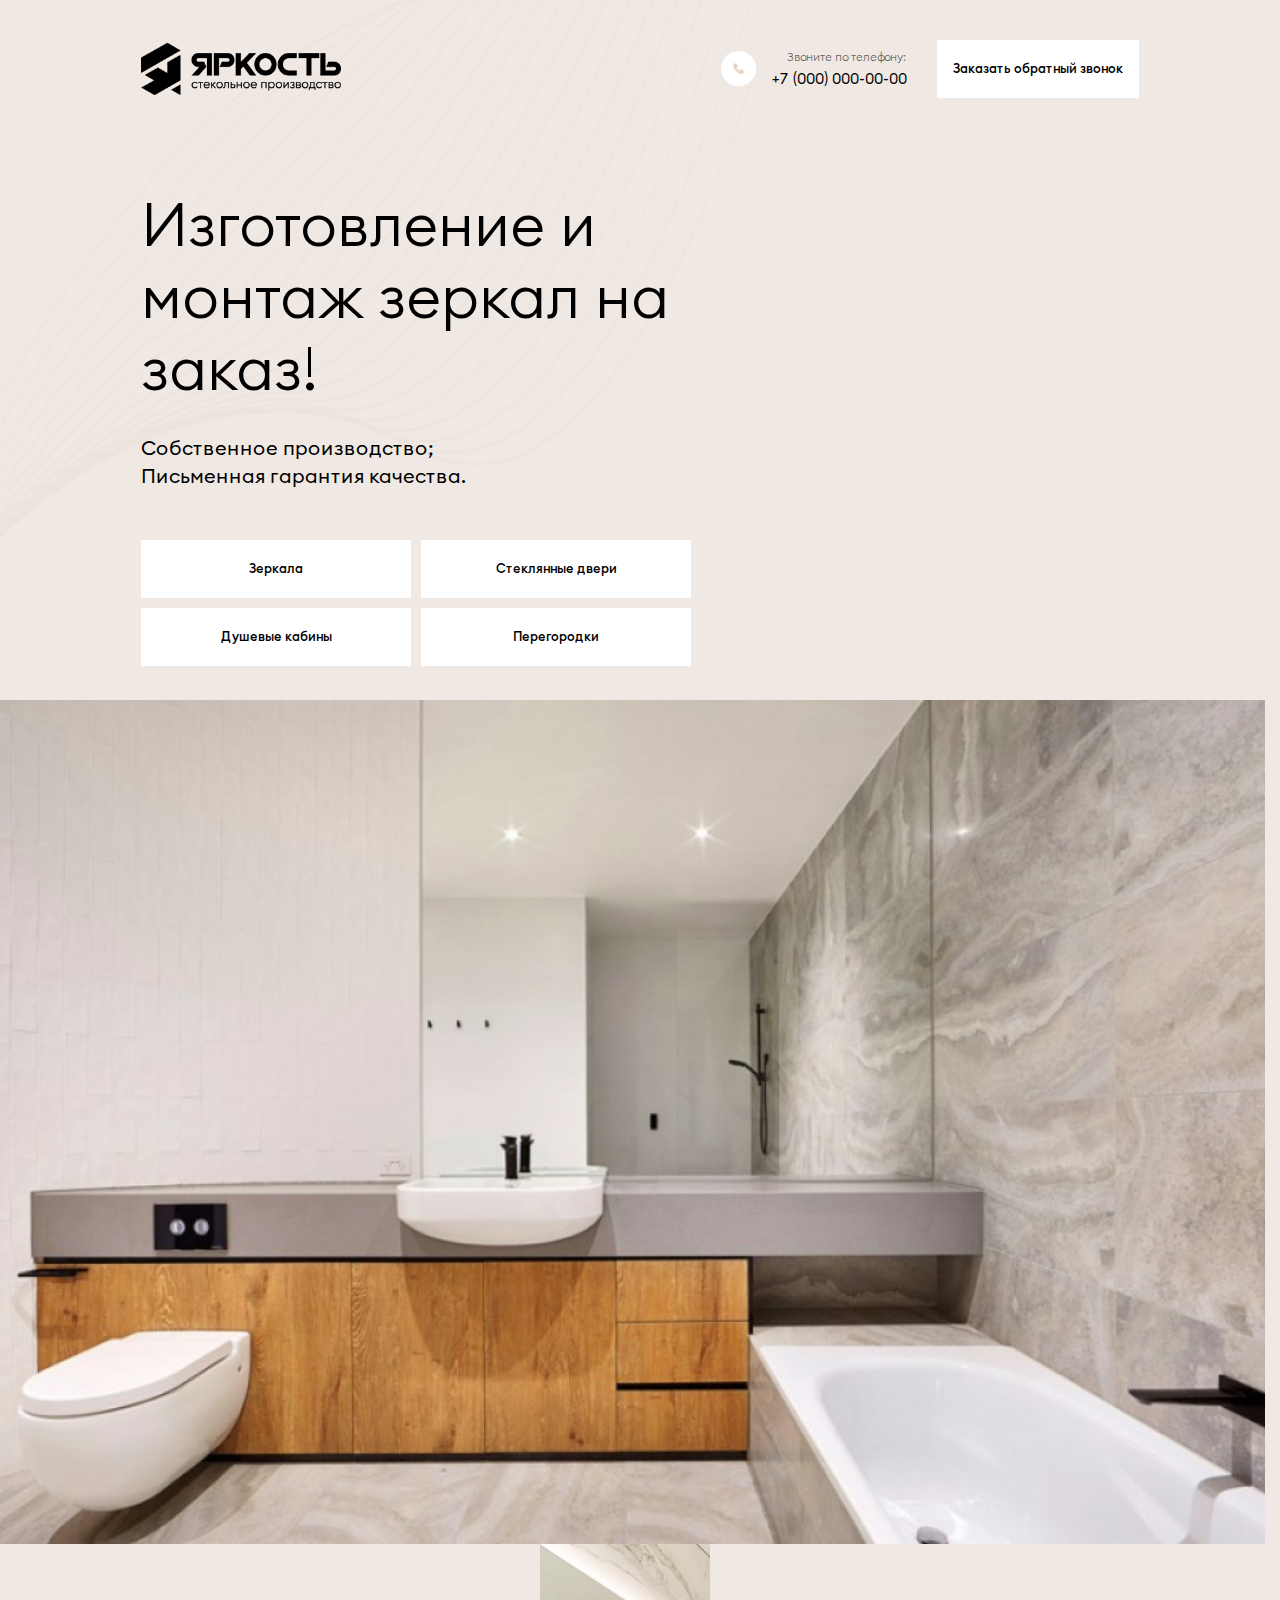
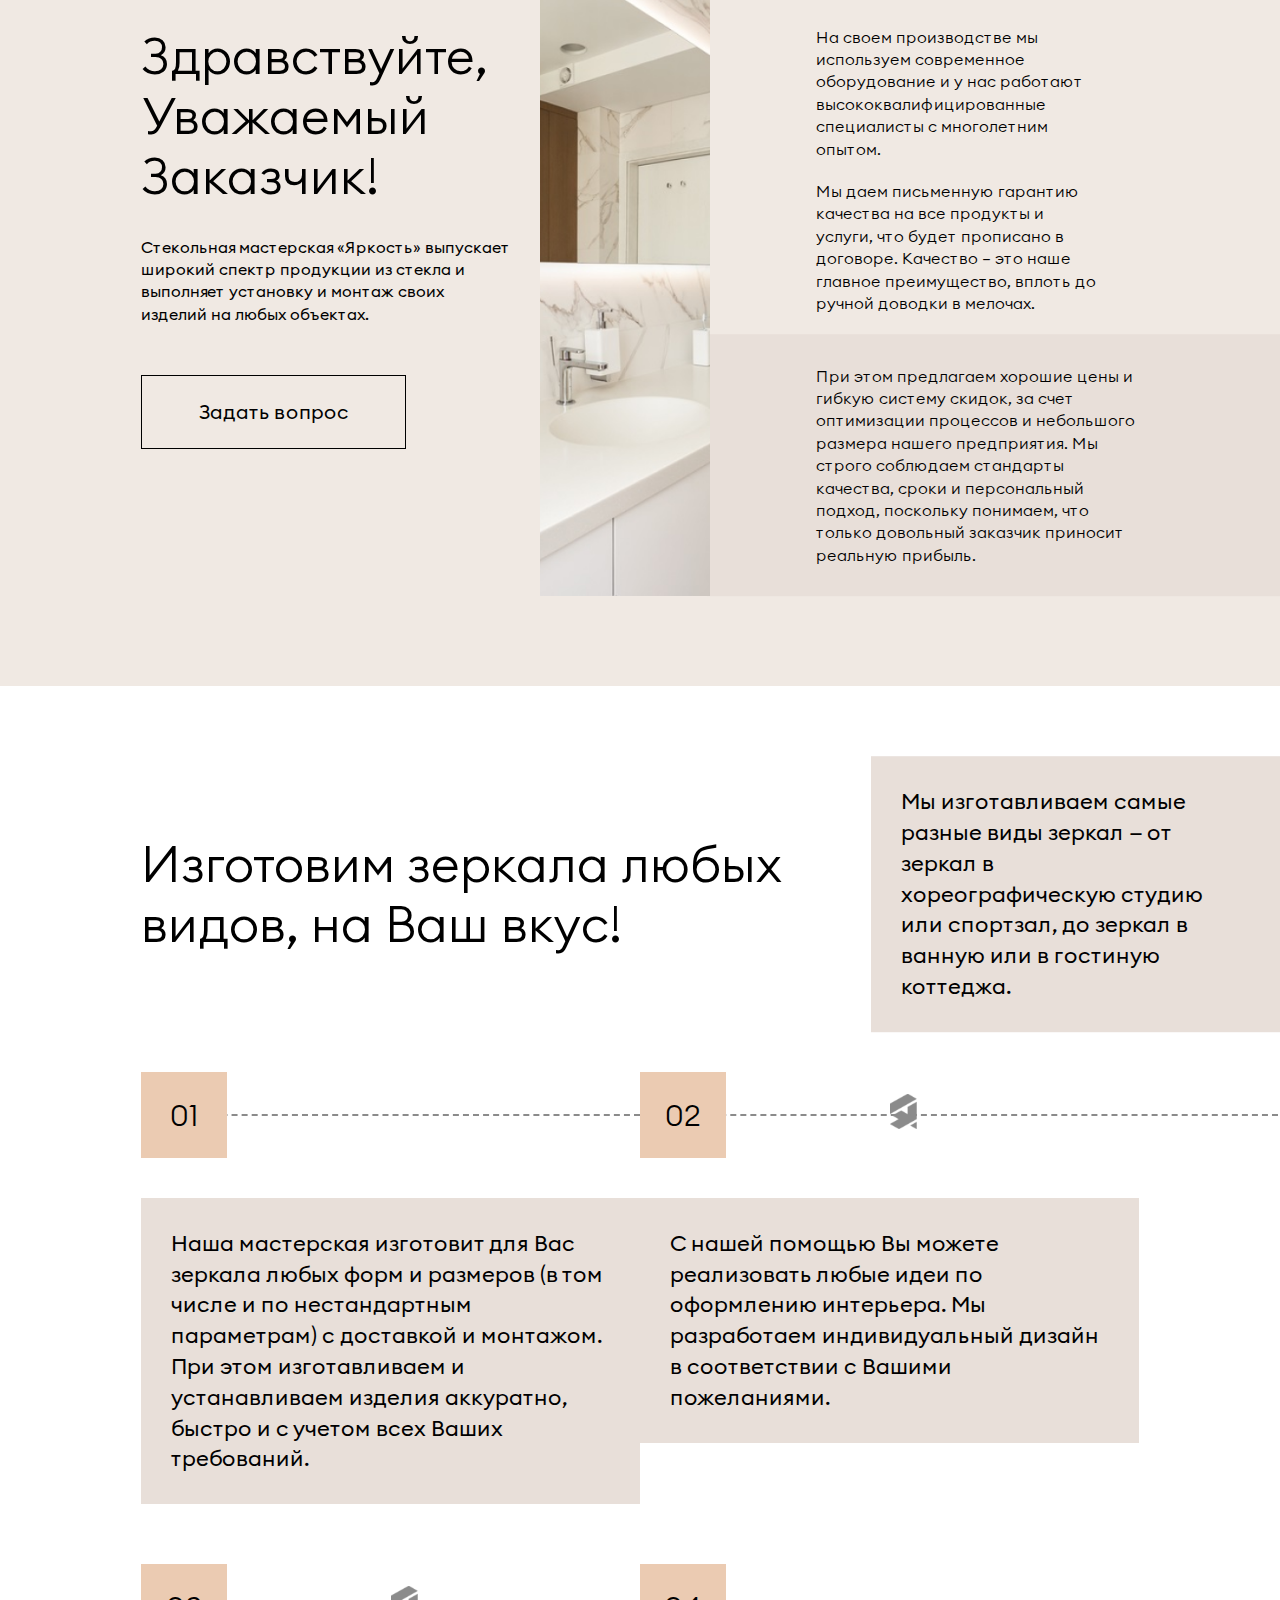
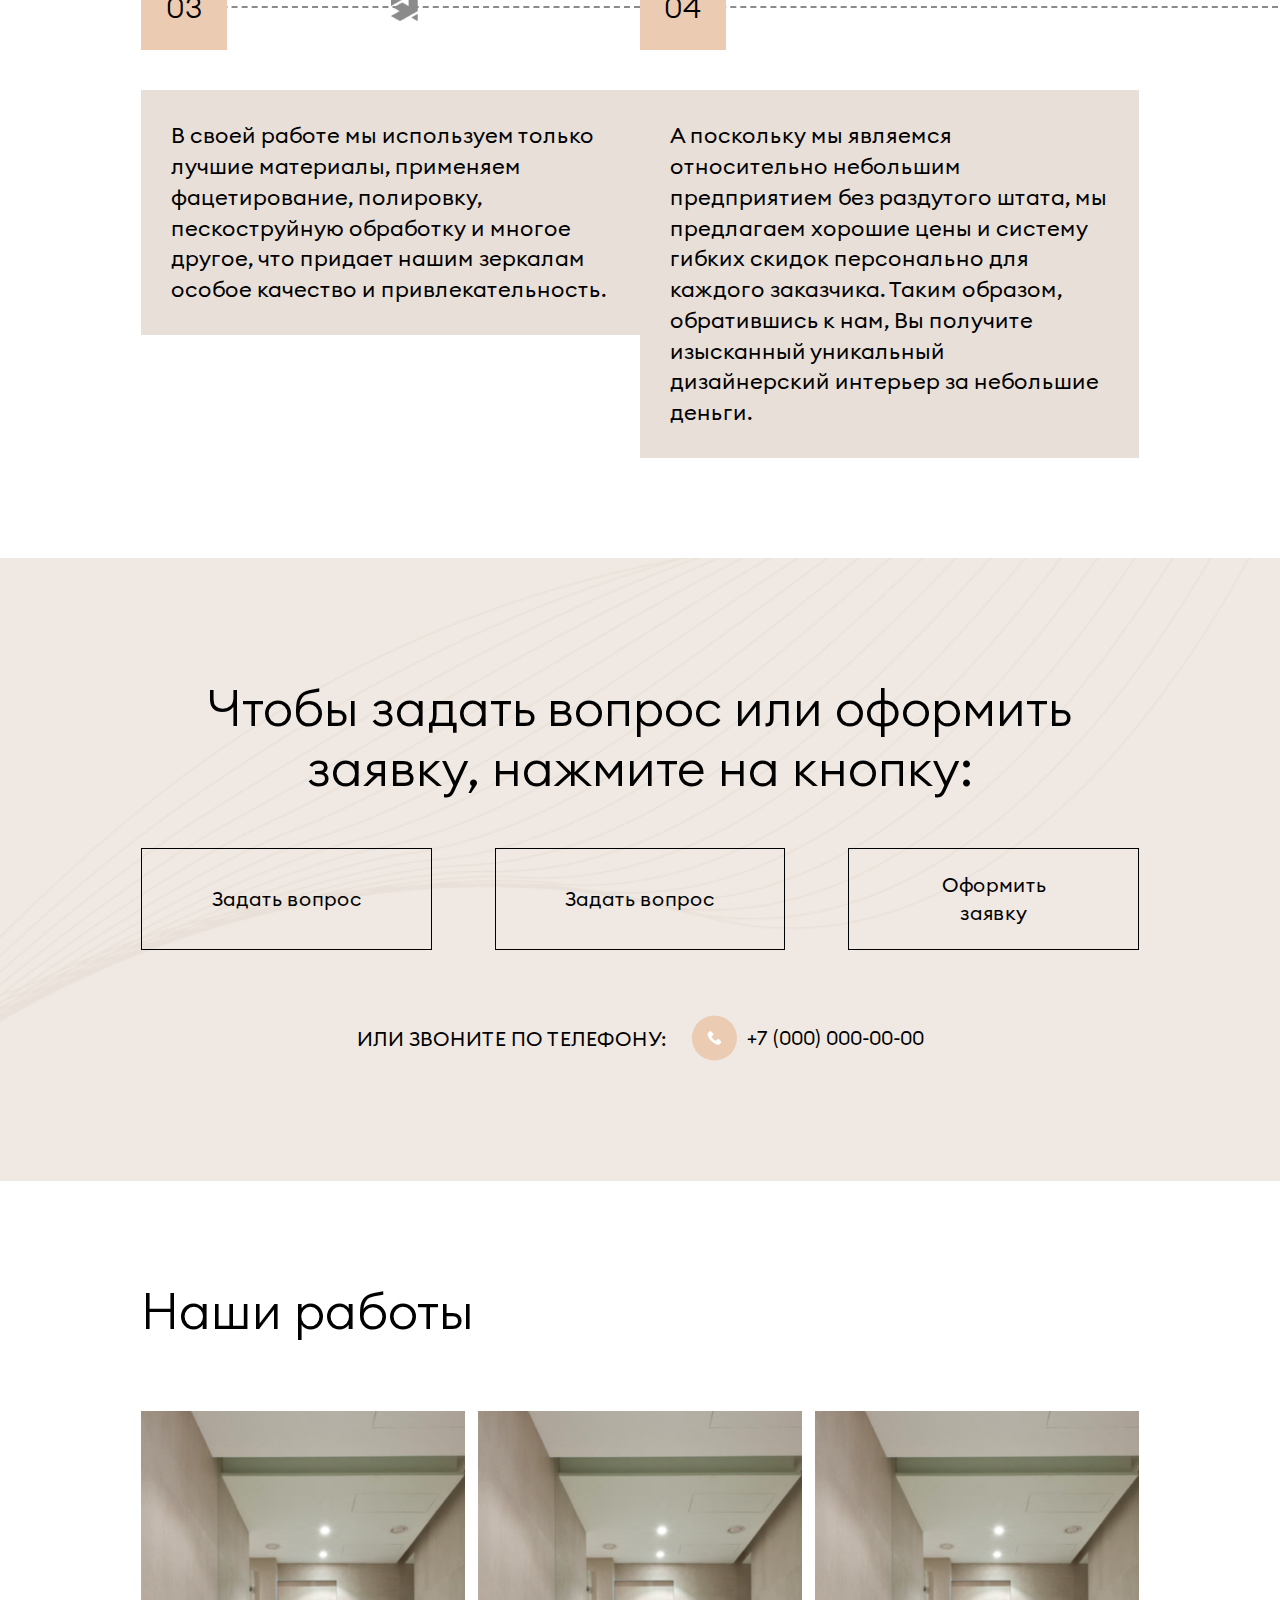
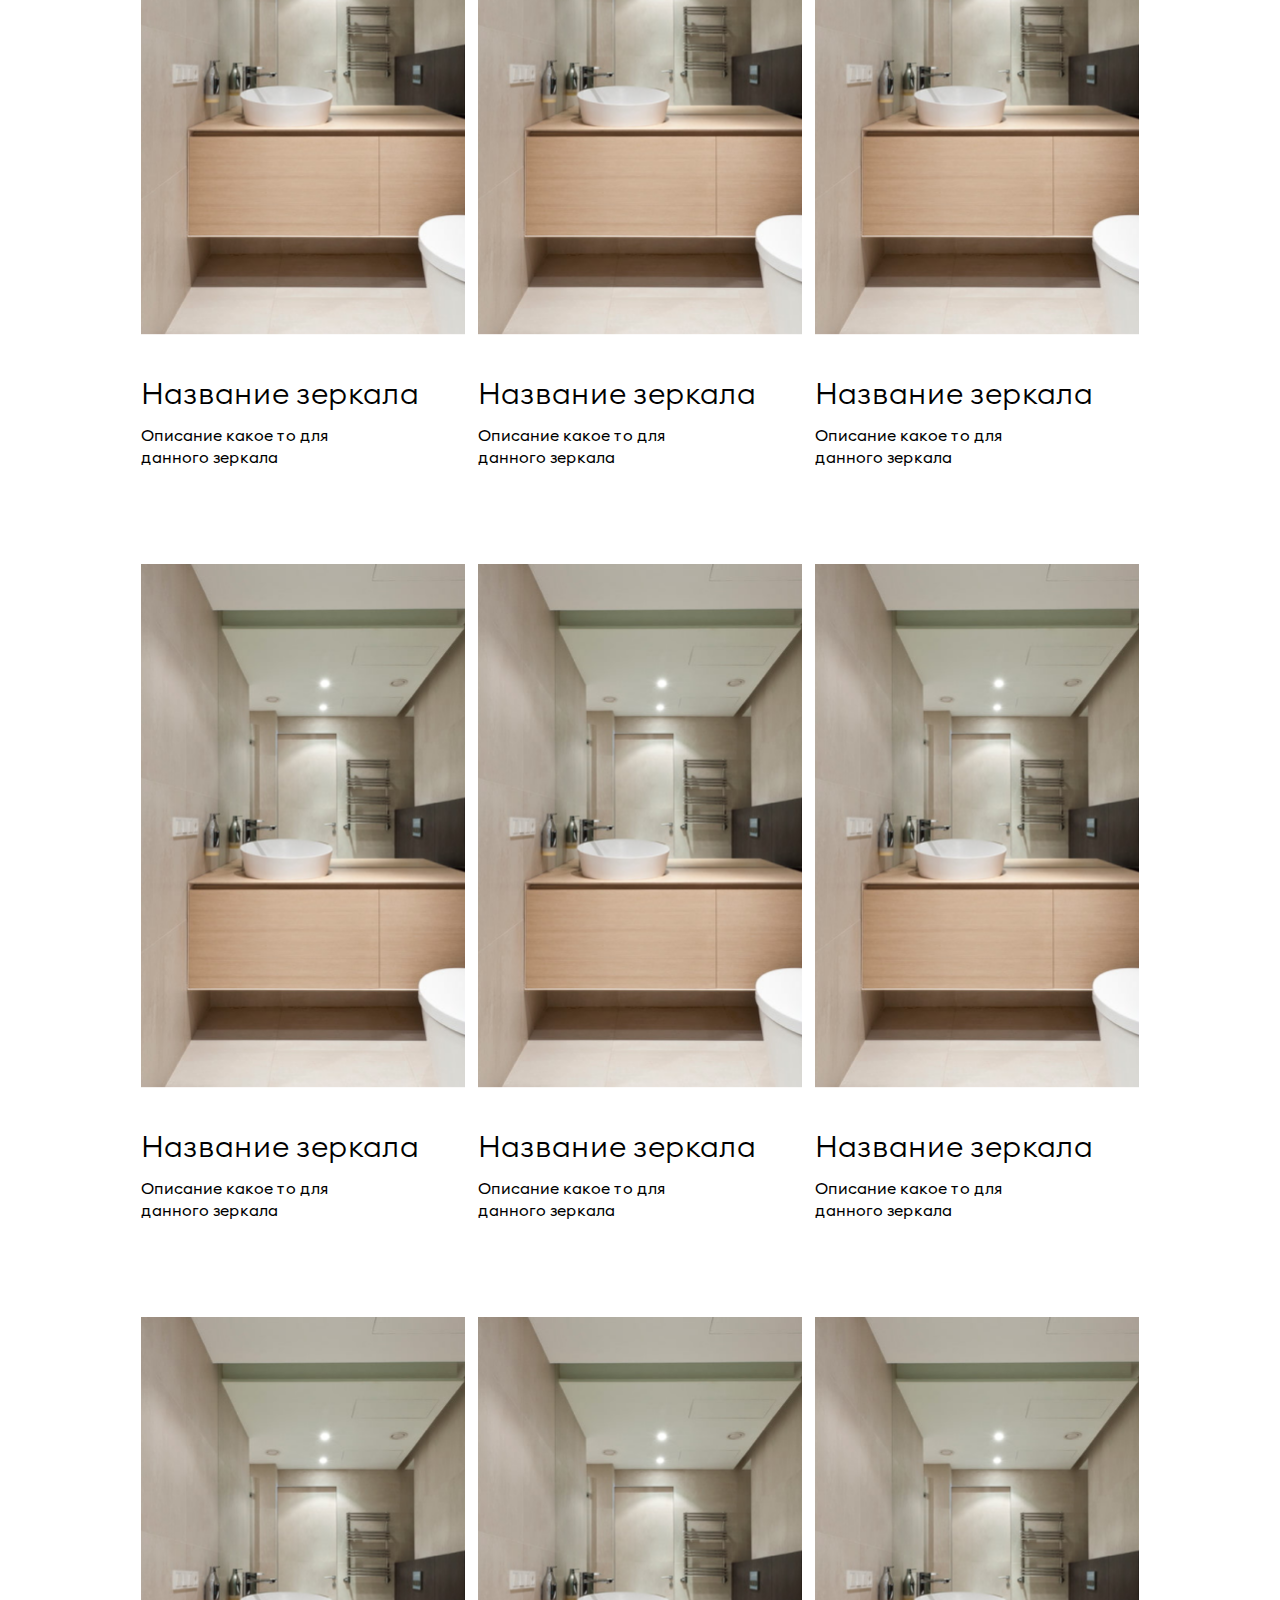
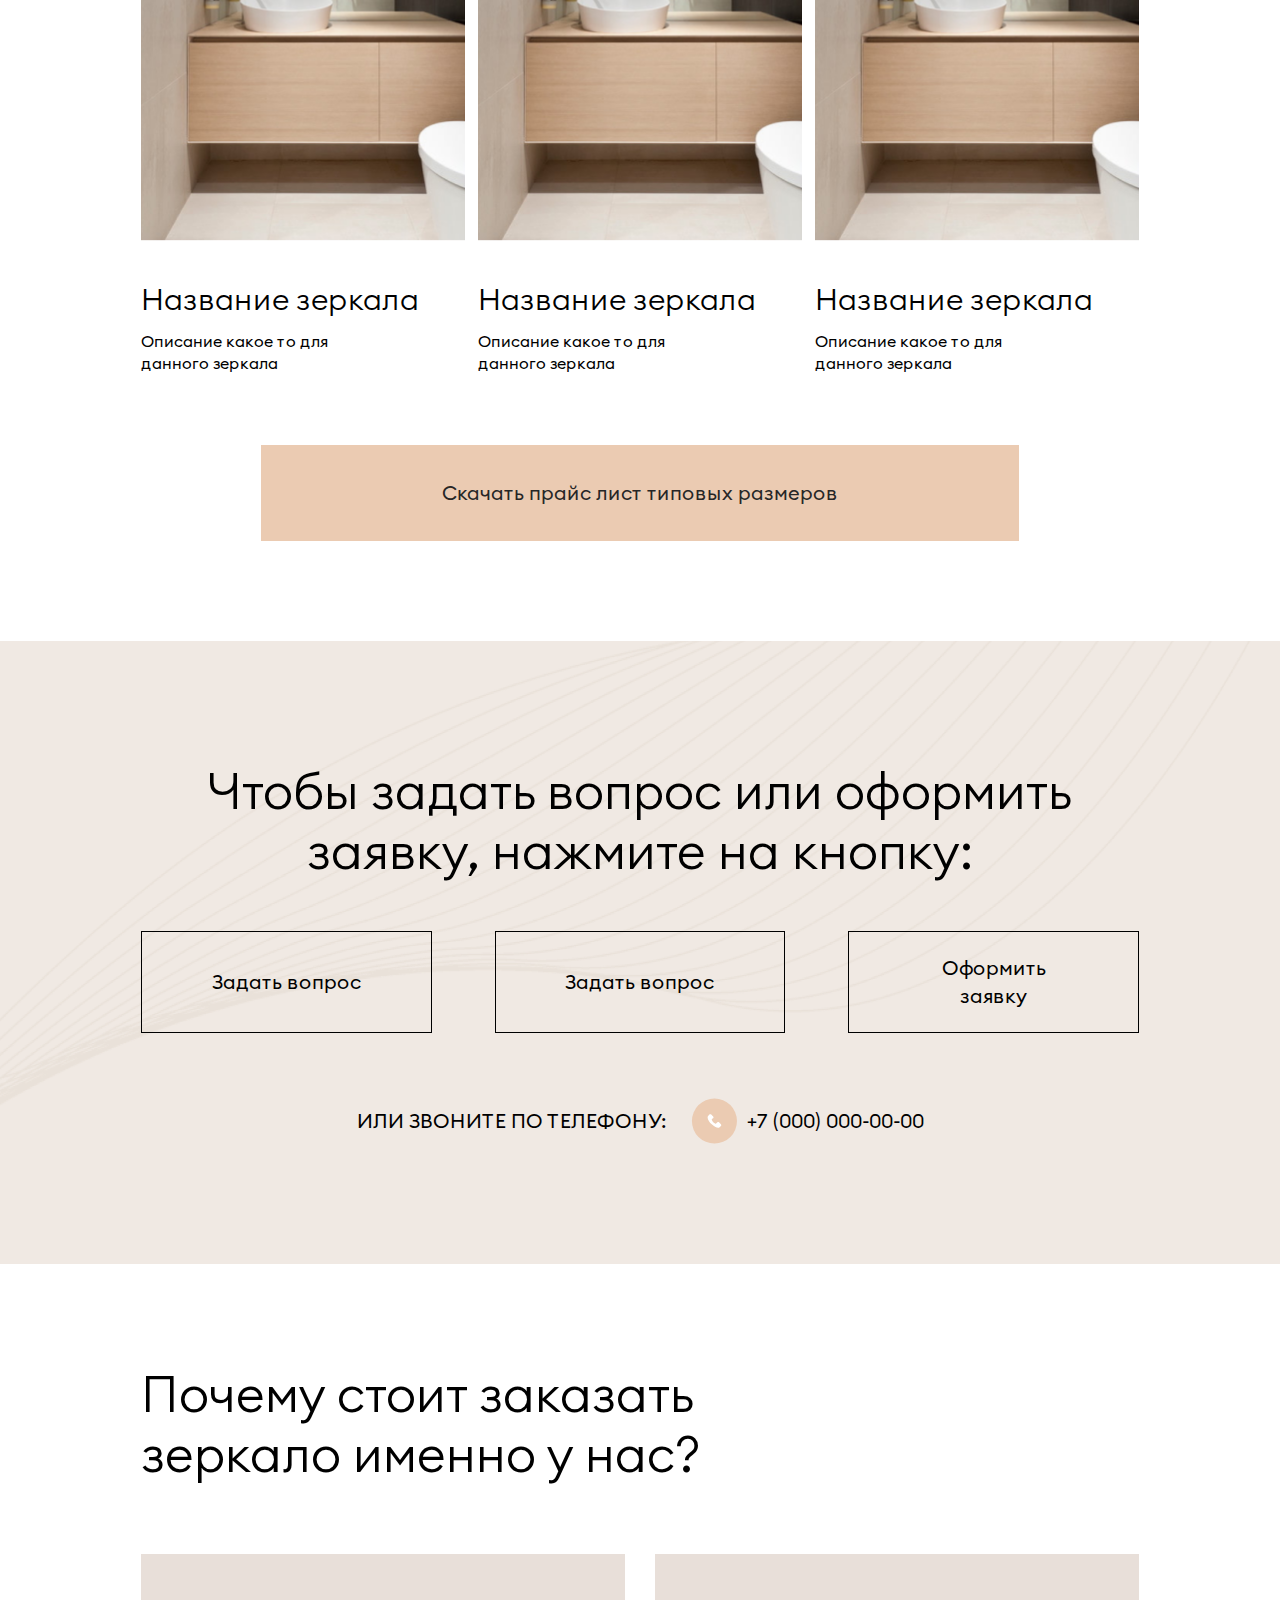
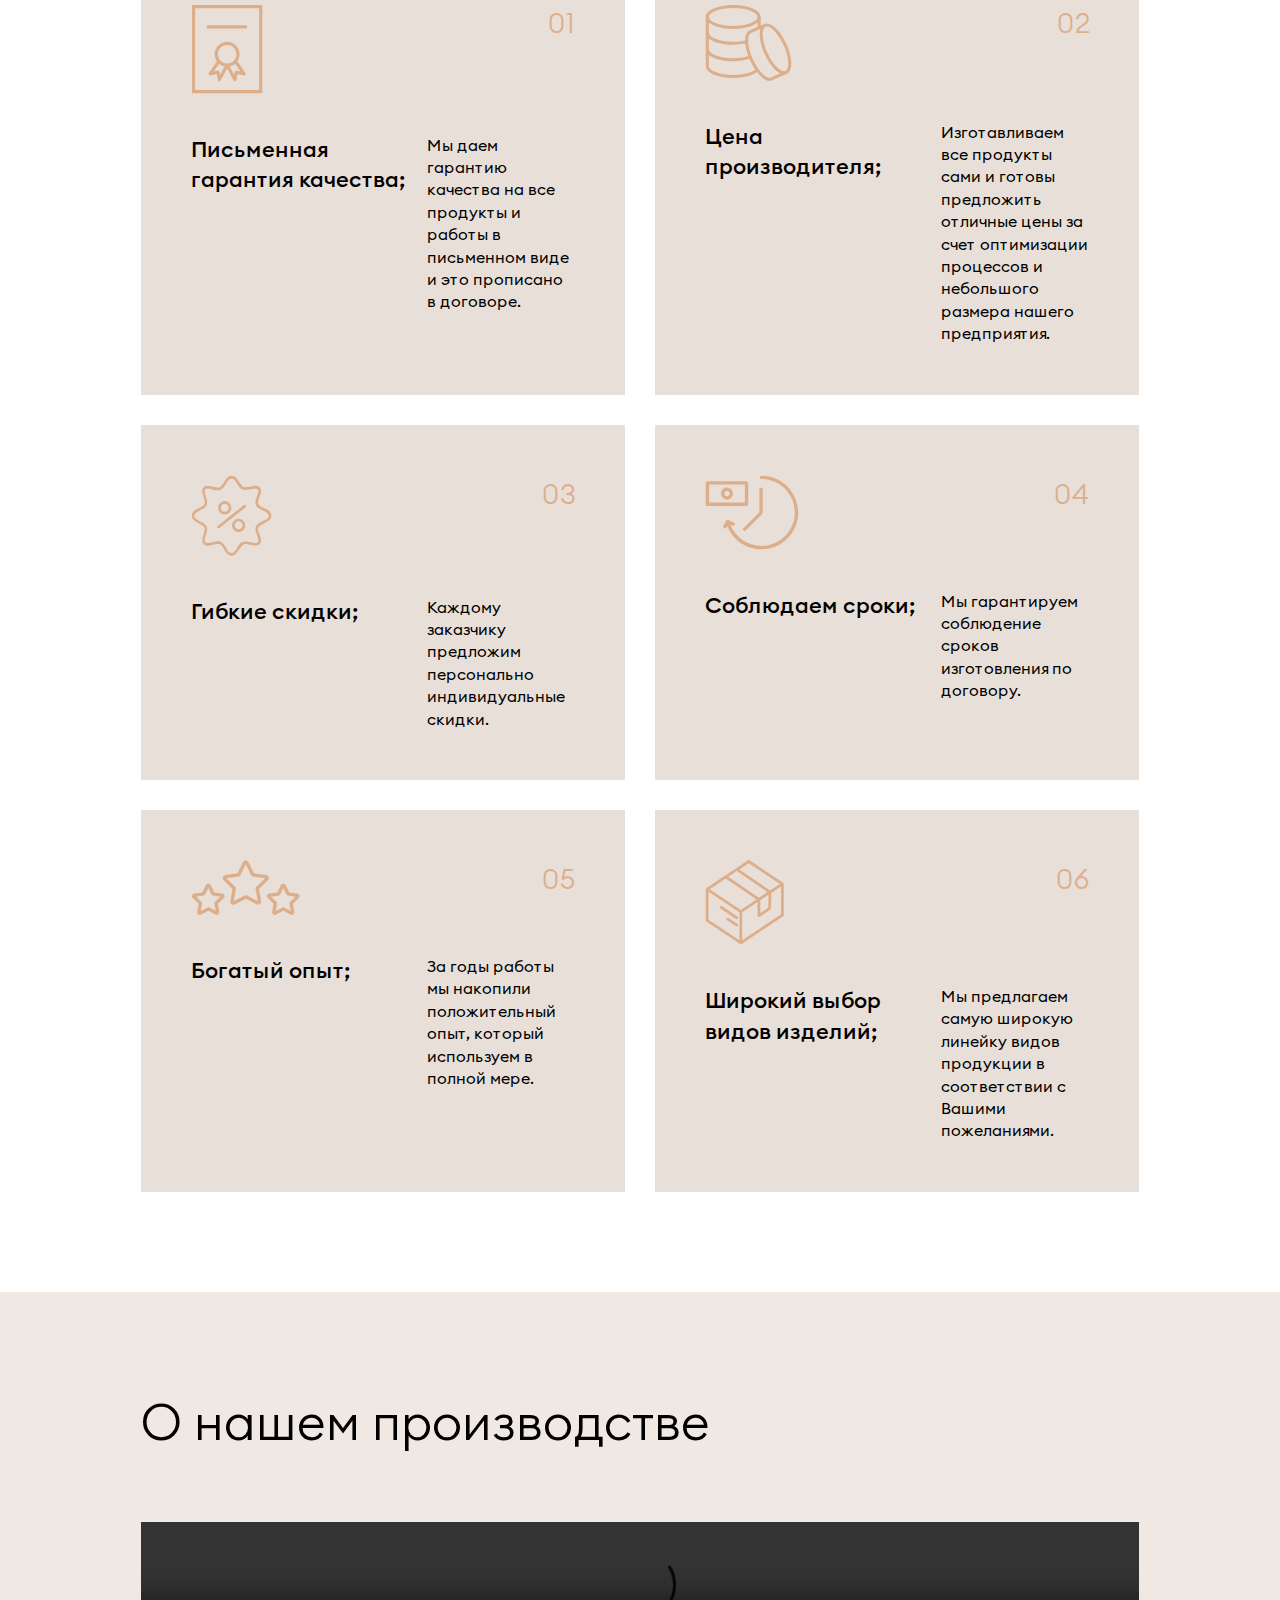
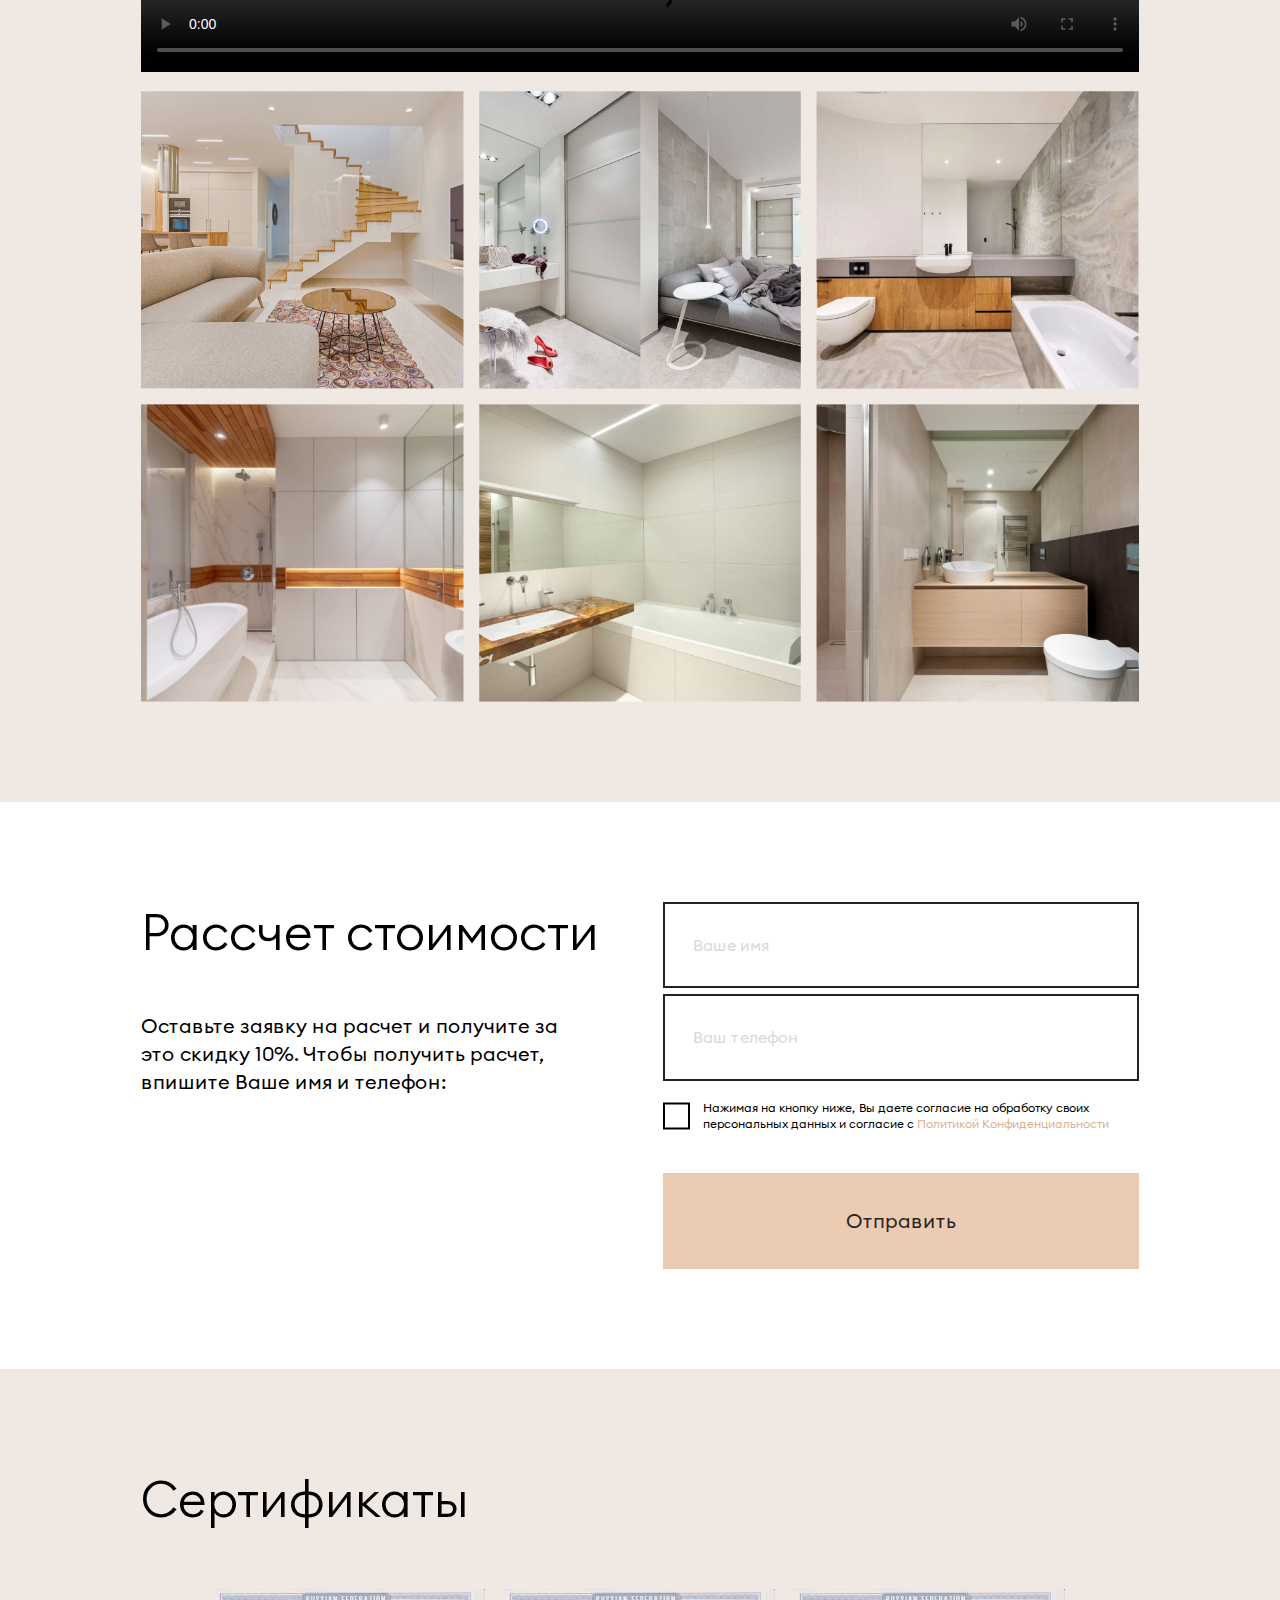
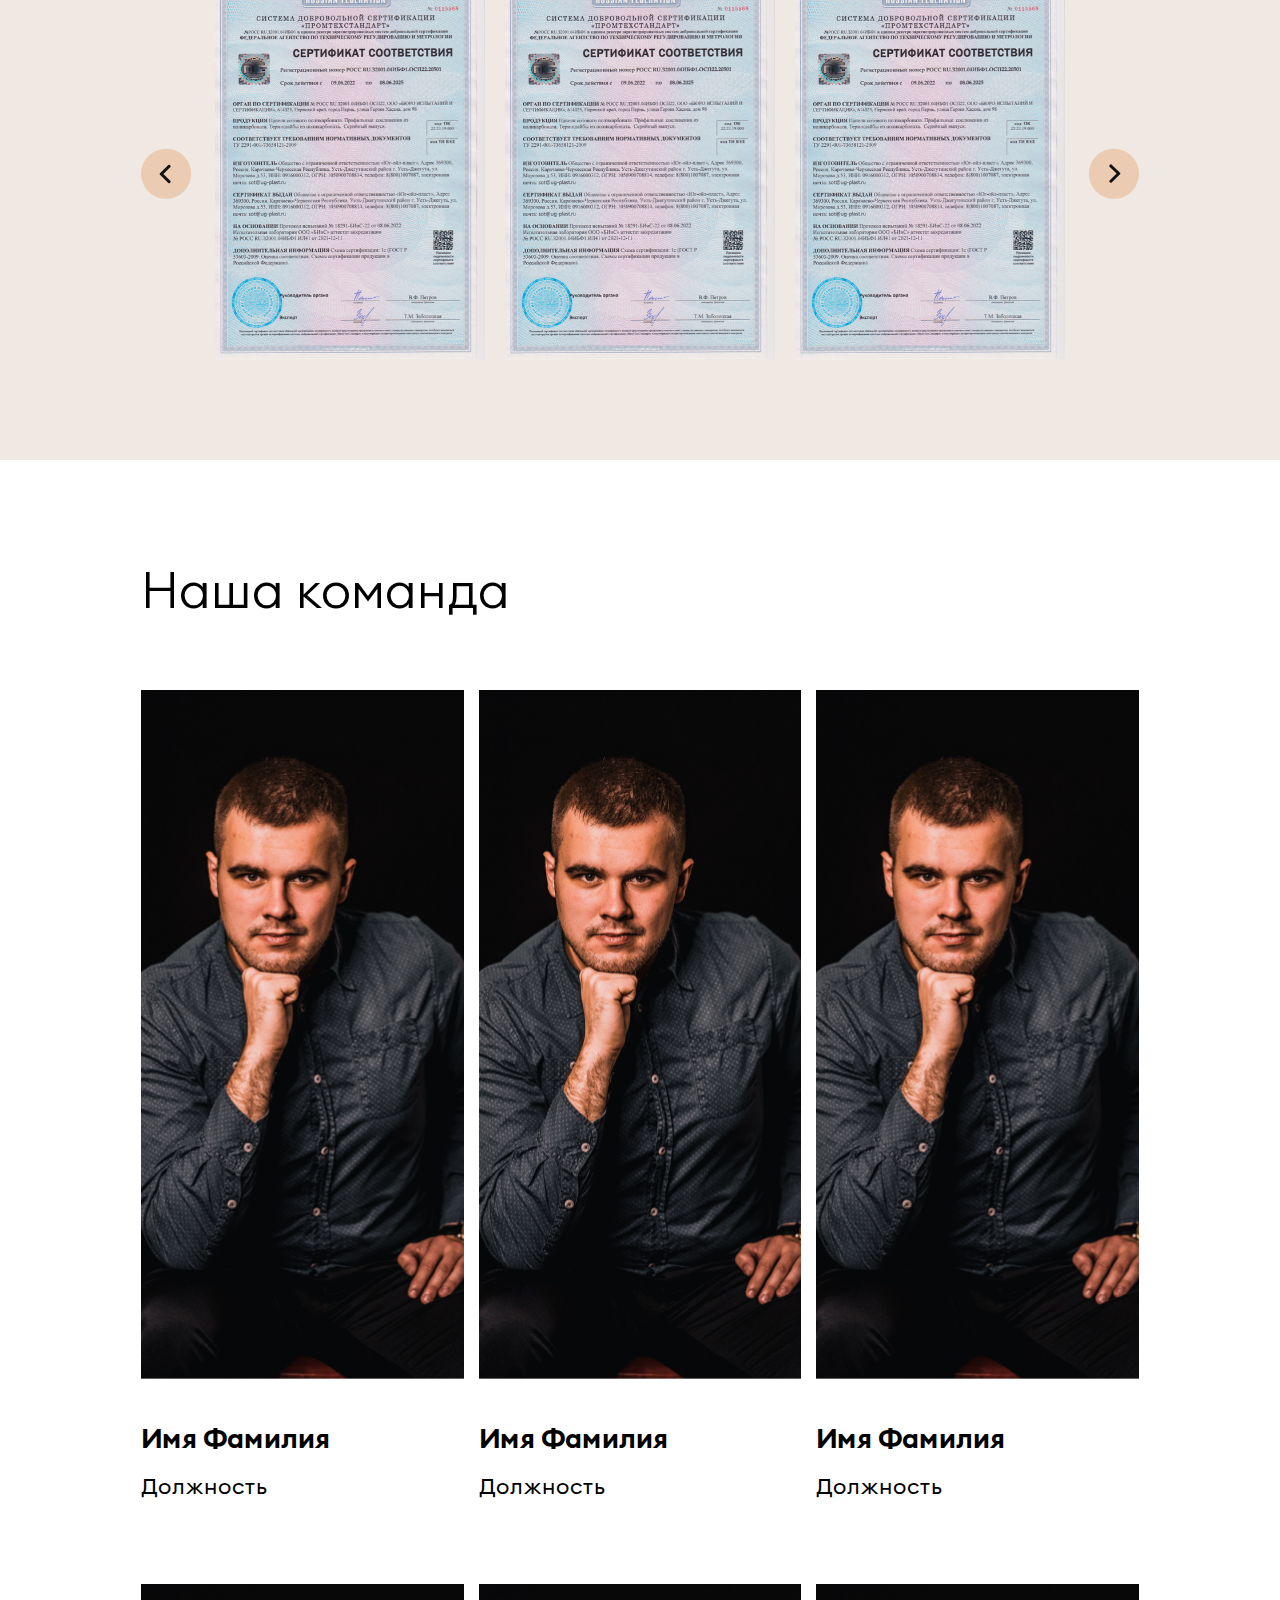
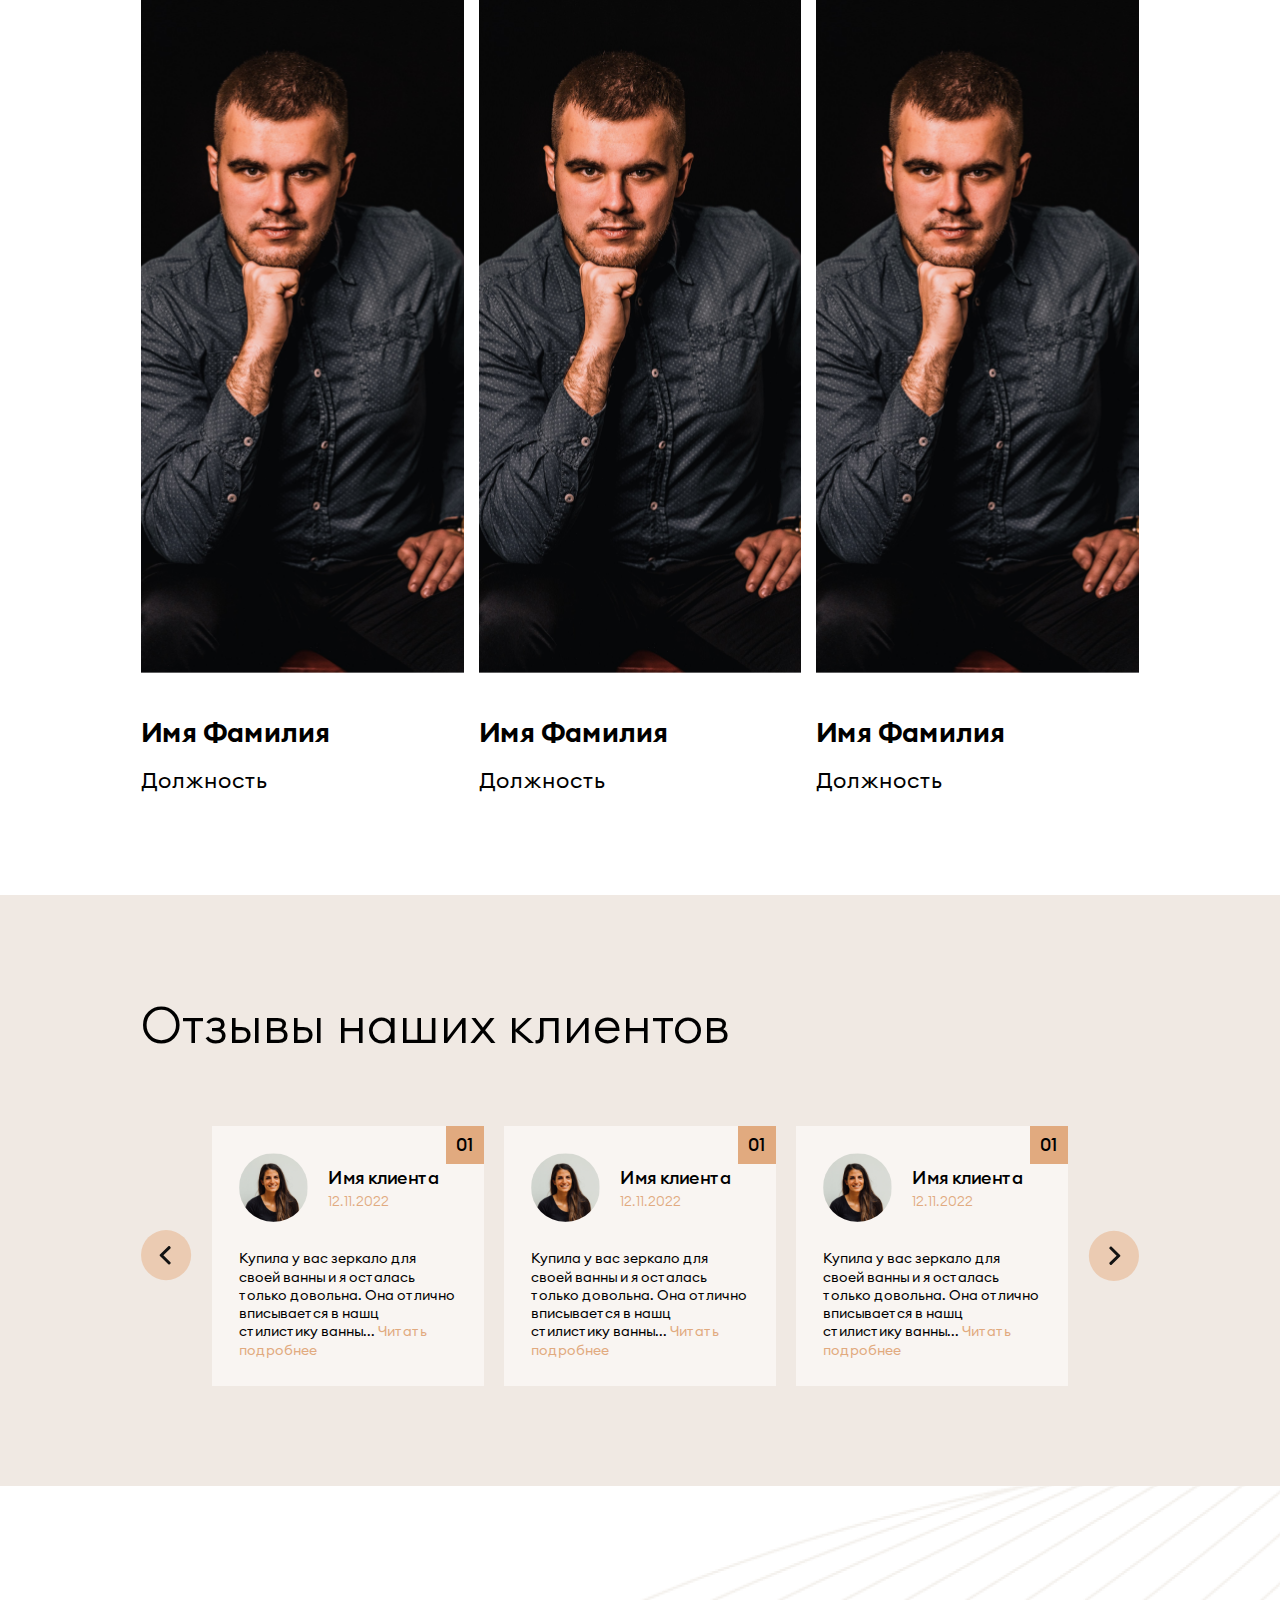
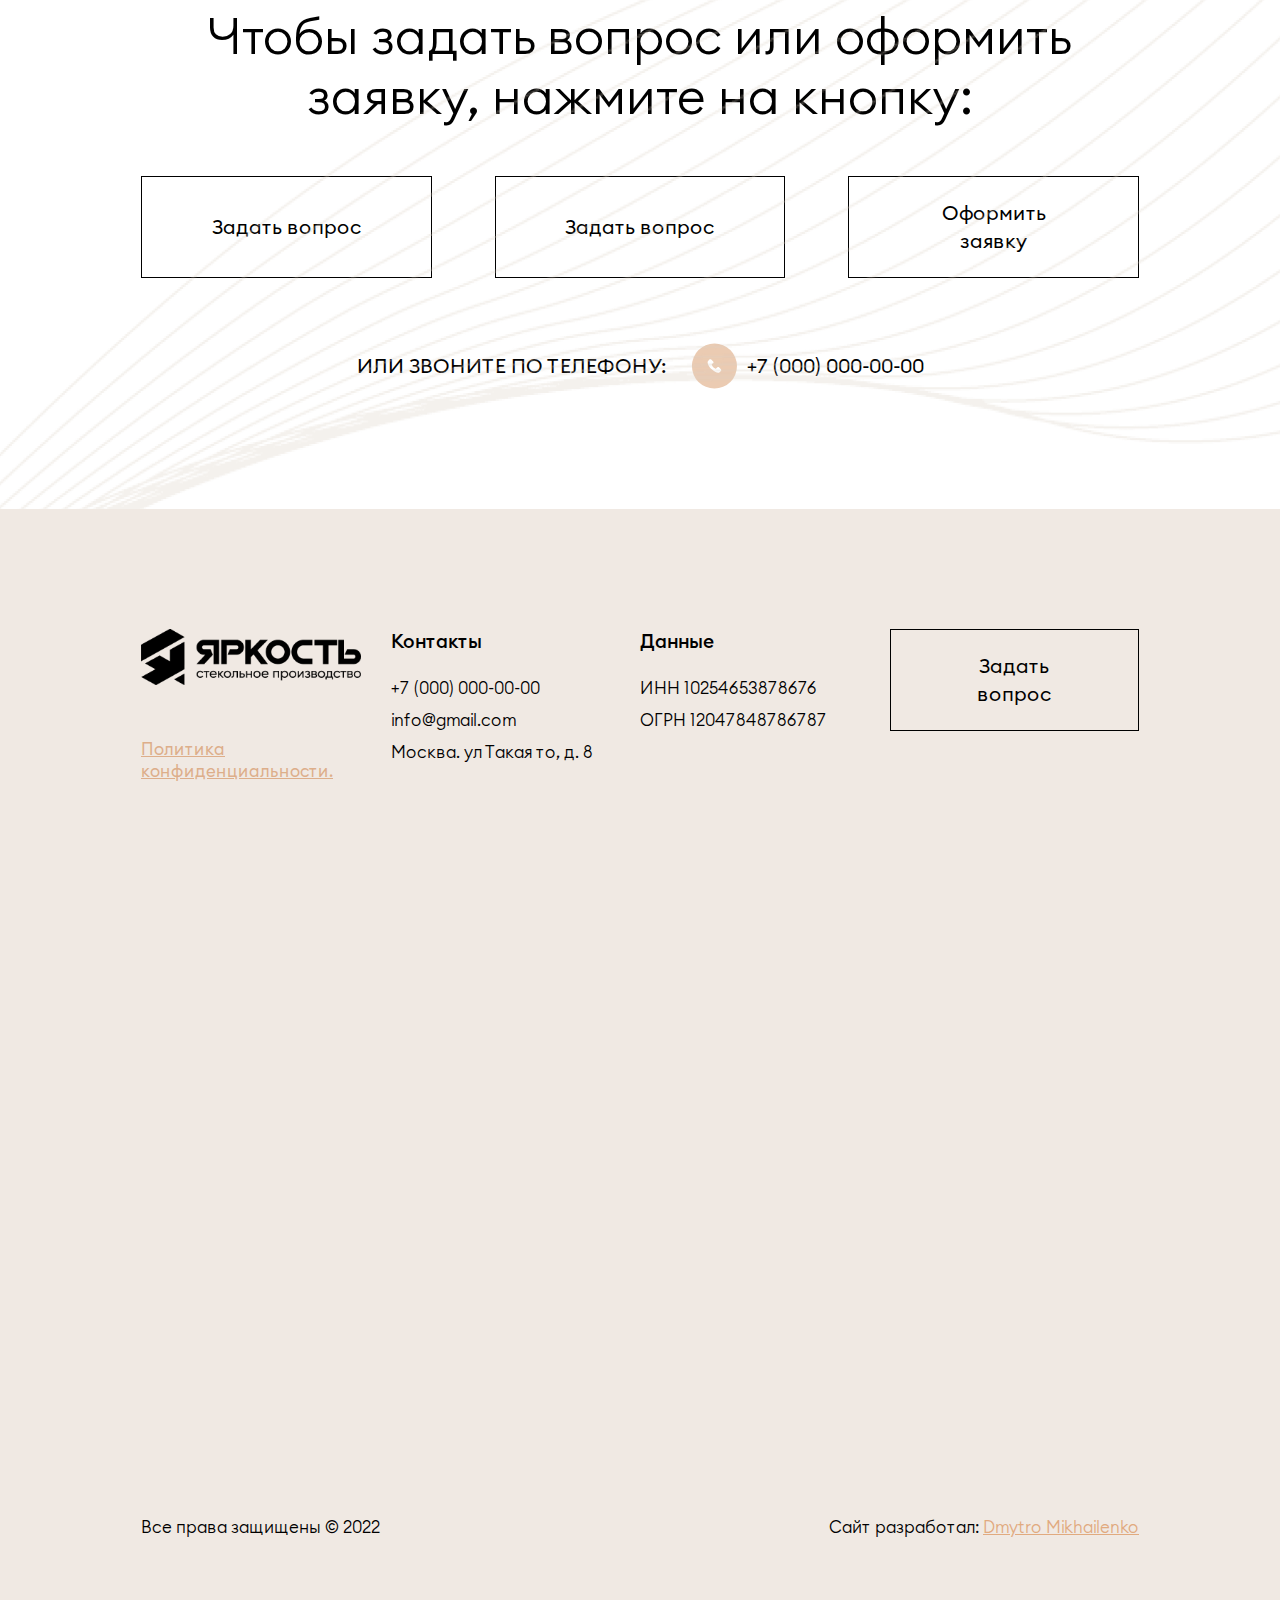
==== commit 1c20bc8e: "Add files via upload" ====
--- a/index.html
+++ b/index.html
@@ -8,8 +8,10 @@
     <link rel="stylesheet" href="/success/style/style.min.css">
     <!-- todo meta desk-->
     <link href="https://vjs.zencdn.net/7.20.3/video-js.css" rel="stylesheet" />
+    <link rel="stylesheet"href="https://cdn.jsdelivr.net/npm/swiper@8/swiper-bundle.min.css"/>
     <script src="https://code.jquery.com/jquery-3.6.2.min.js"integrity="sha256-2krYZKh//PcchRtd+H+VyyQoZ/e3EcrkxhM8ycwASPA="crossorigin="anonymous"></script>
     <script src="https://vjs.zencdn.net/7.20.3/video.min.js"></script>
+    <script src="https://cdn.jsdelivr.net/npm/swiper@8/swiper-bundle.min.js"></script>
 </head>
 <body>
     <header>
@@ -345,18 +347,264 @@
             <div class="container">
                 <h2>О нашем производстве</h2>
                 <div class="video__wrapper">
-                    <button class="btn-ui-none play_video">
+                    <!-- <button class="btn-ui-none play_video">
                         <svg width="235" height="235" viewBox="0 0 235 235" fill="none" xmlns="http://www.w3.org/2000/svg">
                             <path fill-rule="evenodd" clip-rule="evenodd" d="M117.624 234.183C182.263 234.183 234.663 181.782 234.663 117.143C234.663 52.5039 182.263 0.103516 117.624 0.103516C52.9844 0.103516 0.583984 52.5039 0.583984 117.143C0.583984 181.782 52.9844 234.183 117.624 234.183ZM98.6907 151.817L157.555 117.832L98.6907 83.8464V151.817Z" fill="white"/>
                         </svg>                            
-                    </button>
-                    <video id="video_main">
+                    </button> -->
+                    <video controls>
                         <source src="/success/images/resourse/1.mp4" type="video/mp4">
                     </video>
                 </div>
+                <div class="gallery_container">
+                    <img src="/success/images/resourse/gallery/1.png" alt="img"/>
+                    <img src="/success/images/resourse/gallery/2.png" alt="img"/>
+                    <img src="/success/images/resourse/gallery/3.png" alt="img"/>
+                    <img src="/success/images/resourse/gallery/4.png" alt="img"/>
+                    <img src="/success/images/resourse/gallery/5.png" alt="img"/>
+                    <img src="/success/images/resourse/gallery/6.png" alt="img"/>
+                </div>
+            </div>
+        </section>
+
+        <section class="section__price">
+            <div class="container">
+                <div class="left">
+                    <h2>Рассчет стоимости</h2>
+                    <p>Оставьте заявку на расчет и получите за это скидку 10%. Чтобы получить расчет, впишите Ваше имя и телефон:</p>
+                </div>
+                <div class="right">
+                    <form action="/" class="form--data">
+                        <input type="name" name="name" class="btn-ui-form" placeholder="Ваше имя" />
+                        <input type="phone" name="phone" class="btn-ui-form" placeholder="Ваш телефон" />
+                        <label for="polic-check" class="checkbox-ui">
+                            <input type="checkbox" name="polic-check" id="polic-check" />
+                            <span>Нажимая на кнопку ниже, Вы даете согласие на обработку своих персональных данных и согласие с <a href="#" target="_blank">Политикой Конфиденциальности</a></span>
+                        </label>
+                        <button type="submit" class="btn-ui-3">Отправить</button>
+                    </form>
+                </div>
+            </div>
+        </section>
+
+        <section class="section__sert">
+            <div class="container">
+                <h2>Сертификаты</h2>
+
+                <div class="swiper-container">
+                    <button class="btn-ui-none" id="swiper-001-left">
+                        <svg width="51" height="51" viewBox="0 0 51 51" fill="none" xmlns="http://www.w3.org/2000/svg">
+                            <rect width="50.1562" height="50.1562" rx="25.0781" transform="matrix(-1 0 0 1 50.1562 0.696289)" fill="#EBCBB2"/>
+                            <path d="M18.9752 25.2707L27.351 17.0697C27.5447 16.8798 27.8033 16.7753 28.0791 16.7753C28.3548 16.7753 28.6134 16.8798 28.8071 17.0697L29.4239 17.6735C29.8253 18.0669 29.8253 18.7064 29.4239 19.0993L22.3906 25.986L29.4317 32.8804C29.6255 33.0702 29.7324 33.3232 29.7324 33.5931C29.7324 33.8632 29.6255 34.1163 29.4317 34.3063L28.8149 34.9099C28.621 35.0998 28.3626 35.2043 28.0869 35.2043C27.8111 35.2043 27.5525 35.0998 27.3588 34.9099L18.9752 26.7014C18.781 26.511 18.6744 26.2567 18.675 25.9864C18.6744 25.7151 18.781 25.461 18.9752 25.2707Z" fill="#121212"/>
+                        </svg>                            
+                    </button>
+
+                    <div class="swiper" id="swiper_001">
+                        <div class="swiper-wrapper">
+                            <div class="swiper-slide">
+                                <div class="wrapper">
+                                    <img src="/success/images/resourse/sert/1.png" alt="s"/>
+                                </div>
+                            </div>
+
+                            <div class="swiper-slide">
+                                <div class="wrapper">
+                                    <img src="/success/images/resourse/sert/1.png" alt="s"/>
+                                </div>
+                            </div>
+
+                            <div class="swiper-slide">
+                                <div class="wrapper">
+                                    <img src="/success/images/resourse/sert/1.png" alt="s"/>
+                                </div>
+                            </div>
+
+                            <div class="swiper-slide">
+                                <div class="wrapper">
+                                    <img src="/success/images/resourse/sert/1.png" alt="s"/>
+                                </div>
+                            </div>
+                        </div>
+                    </div>
+
+                    <button class="btn-ui-none" id="swiper-001-right">
+                        <svg width="51" height="51" viewBox="0 0 51 51" fill="none" xmlns="http://www.w3.org/2000/svg">
+                            <rect width="50.1562" height="50.1562" rx="25.0781" transform="matrix(1 8.74228e-08 8.74228e-08 -1 0.84375 50.8528)" fill="#EBCBB2"/>
+                            <path d="M32.0248 26.2782L23.649 34.4793C23.4553 34.6691 23.1967 34.7737 22.9209 34.7737C22.6452 34.7737 22.3866 34.6691 22.1929 34.4793L21.5761 33.8755C21.1747 33.482 21.1747 32.8425 21.5761 32.4497L28.6094 25.563L21.5683 18.6686C21.3745 18.4788 21.2676 18.2257 21.2676 17.9559C21.2676 17.6857 21.3745 17.4327 21.5683 17.2427L22.1851 16.639C22.379 16.4492 22.6374 16.3446 22.9131 16.3446C23.1889 16.3446 23.4475 16.4492 23.6412 16.639L32.0248 24.8475C32.219 25.038 32.3256 25.2922 32.325 25.5625C32.3256 25.8339 32.219 26.088 32.0248 26.2782Z" fill="#121212"/>
+                        </svg>                                                       
+                    </button>
+
+                </div>
+            </div>
+        </section>
+
+        <section class="section__team">
+            <div class="container">
+                <h2>Наша команда</h2>
+                <div class="container-grid">
+                    <div class="wrapper">
+                        <img src="/success/images/resourse/team/1.png" alt="team"/>
+                        <h3>Имя Фамилия</h3>
+                        <p>Должность</p>
+                    </div>
+                    <div class="wrapper">
+                        <img src="/success/images/resourse/team/1.png" alt="team"/>
+                        <h3>Имя Фамилия</h3>
+                        <p>Должность</p>
+                    </div>
+                    <div class="wrapper">
+                        <img src="/success/images/resourse/team/1.png" alt="team"/>
+                        <h3>Имя Фамилия</h3>
+                        <p>Должность</p>
+                    </div>
+                    <div class="wrapper">
+                        <img src="/success/images/resourse/team/1.png" alt="team"/>
+                        <h3>Имя Фамилия</h3>
+                        <p>Должность</p>
+                    </div>
+                    <div class="wrapper">
+                        <img src="/success/images/resourse/team/1.png" alt="team"/>
+                        <h3>Имя Фамилия</h3>
+                        <p>Должность</p>
+                    </div>
+                    <div class="wrapper">
+                        <img src="/success/images/resourse/team/1.png" alt="team"/>
+                        <h3>Имя Фамилия</h3>
+                        <p>Должность</p>
+                    </div>
+                </div>
+            </div>
+        </section>
+
+        <section class="section__rewievs">
+            <div class="container">
+                <h2>Отзывы наших клиентов</h2>
+                <div class="swiper-container">
+                    <button class="btn-ui-none" id="swiper_002_left">
+                        <svg width="51" height="51" viewBox="0 0 51 51" fill="none" xmlns="http://www.w3.org/2000/svg">
+                            <rect width="50.1562" height="50.1562" rx="25.0781" transform="matrix(-1 0 0 1 50.1562 0)" fill="#EBCBB2"/>
+                            <path d="M18.9752 24.5745L27.351 16.3735C27.5447 16.1837 27.8033 16.0791 28.0791 16.0791C28.3548 16.0791 28.6134 16.1837 28.8071 16.3735L29.4239 16.9773C29.8253 17.3708 29.8253 18.0102 29.4239 18.4031L22.3906 25.2898L29.4317 32.1842C29.6255 32.374 29.7324 32.6271 29.7324 32.8969C29.7324 33.1671 29.6255 33.4201 29.4317 33.6101L28.8149 34.2138C28.621 34.4036 28.3626 34.5082 28.0869 34.5082C27.8111 34.5082 27.5525 34.4036 27.3588 34.2138L18.9752 26.0053C18.781 25.8148 18.6744 25.5606 18.675 25.2903C18.6744 25.0189 18.781 24.7648 18.9752 24.5745Z" fill="#121212"/>
+                        </svg>                            
+                    </button>
+                    <div class="swiper" id="swiper_002">
+                        <div class="swiper-wrapper">
+                            <div class="swiper-slide">
+                                <div class="wrapper">
+                                    <div class="num">01</div>
+                                    <div class="header">
+                                        <img src="/success/images/resourse/rews/1.png" alt="logo"/>
+                                        <div class="info">
+                                            <h3>Имя клиента</h3>
+                                            <span class="date">12.11.2022</span>
+                                        </div>
+                                    </div>
+                                    <p>Купила у вас зеркало для своей ванны и я осталась только довольна. Она отлично вписывается в нашц стилистику ванны... <a href="#">Читать подробнее</a></p>
+                                </div>
+                            </div>
+                            <div class="swiper-slide">
+                                <div class="wrapper">
+                                    <div class="num">01</div>
+                                    <div class="header">
+                                        <img src="/success/images/resourse/rews/1.png" alt="logo"/>
+                                        <div class="info">
+                                            <h3>Имя клиента</h3>
+                                            <span class="date">12.11.2022</span>
+                                        </div>
+                                    </div>
+                                    <p>Купила у вас зеркало для своей ванны и я осталась только довольна. Она отлично вписывается в нашц стилистику ванны... <a href="#">Читать подробнее</a></p>
+                                </div>
+                            </div>
+                            <div class="swiper-slide">
+                                <div class="wrapper">
+                                    <div class="num">01</div>
+                                    <div class="header">
+                                        <img src="/success/images/resourse/rews/1.png" alt="logo"/>
+                                        <div class="info">
+                                            <h3>Имя клиента</h3>
+                                            <span class="date">12.11.2022</span>
+                                        </div>
+                                    </div>
+                                    <p>Купила у вас зеркало для своей ванны и я осталась только довольна. Она отлично вписывается в нашц стилистику ванны... <a href="#">Читать подробнее</a></p>
+                                </div>
+                            </div>
+                            <div class="swiper-slide">
+                                <div class="wrapper">
+                                    <div class="num">01</div>
+                                    <div class="header">
+                                        <img src="/success/images/resourse/rews/1.png" alt="logo"/>
+                                        <div class="info">
+                                            <h3>Имя клиента</h3>
+                                            <span class="date">12.11.2022</span>
+                                        </div>
+                                    </div>
+                                    <p>Купила у вас зеркало для своей ванны и я осталась только довольна. Она отлично вписывается в нашц стилистику ванны... <a href="#">Читать подробнее</a></p>
+                                </div>
+                            </div>
+                        </div>
+                    </div>
+                    <button class="btn-ui-none" id="swiper_002_right">
+                        <svg width="51" height="51" viewBox="0 0 51 51" fill="none" xmlns="http://www.w3.org/2000/svg">
+                            <rect width="50.1562" height="50.1562" rx="25.0781" transform="matrix(1 8.74228e-08 8.74228e-08 -1 0.84375 51)" fill="#EBCBB2"/>
+                            <path d="M32.0248 26.4255L23.649 34.6265C23.4553 34.8163 23.1967 34.9209 22.9209 34.9209C22.6452 34.9209 22.3866 34.8163 22.1929 34.6265L21.5761 34.0227C21.1747 33.6292 21.1747 32.9898 21.5761 32.5969L28.6094 25.7102L21.5683 18.8158C21.3745 18.626 21.2676 18.3729 21.2676 18.1031C21.2676 17.8329 21.3745 17.5799 21.5683 17.3899L22.1851 16.7862C22.379 16.5964 22.6374 16.4918 22.9131 16.4918C23.1889 16.4918 23.4475 16.5964 23.6412 16.7862L32.0248 24.9947C32.219 25.1852 32.3256 25.4394 32.325 25.7097C32.3256 25.9811 32.219 26.2352 32.0248 26.4255Z" fill="#121212"/>
+                        </svg>                                                       
+                    </button>
+                </div>
+            </div>
+        </section>
+
+        <section class="section__feedback white_theme">
+            <div class="container">
+                <h2>Чтобы задать вопрос или оформить заявку, нажмите на кнопку:</h2>
+                <div class="wrapper-button">
+                    <button class="btn-ui-2">Задать вопрос</button>
+                    <button class="btn-ui-2">Задать вопрос</button>
+                    <button class="btn-ui-2">Оформить заявку</button>
+                </div>
+                <p>Или звоните по телефону: 
+                    <svg width="46" height="46" viewBox="0 0 46 46" fill="none" xmlns="http://www.w3.org/2000/svg">
+                        <circle cx="23.4443" cy="23.0517" r="22.5244" fill="#EBCBB2"/>
+                        <path d="M29.897 26.2374L27.9924 24.3368C27.3122 23.658 26.1558 23.9296 25.8837 24.812C25.6796 25.4229 24.9994 25.7623 24.3872 25.6265C23.0268 25.2871 21.1902 23.5223 20.85 22.0968C20.646 21.4858 21.0541 20.807 21.6663 20.6034C22.5506 20.3319 22.8227 19.178 22.1425 18.4992L20.2378 16.5986C19.6937 16.1234 18.8774 16.1234 18.4012 16.5986L17.1088 17.8883C15.8164 19.2459 17.2449 22.8435 20.4419 26.0338C23.639 29.2241 27.2441 30.7175 28.6046 29.3599L29.897 28.0702C30.3732 27.5271 30.3732 26.7126 29.897 26.2374Z" fill="white"/>
+                    </svg>       
+                    <a href="#">+7 (000) 000-00-00</a>           
+                </p>
             </div>
         </section>
     </main>
+    <footer>
+        <div class="container">
+            <div class="column1">
+                <div class="wrapper logo">
+                    <img src="/success/images/service/logo/logo-dark.png" alt="logo"/>
+                    <a href="#">Политика конфиденциальности.</a>
+                </div>
+                <div class="wrapper list">
+                    <h3>Контакты</h3>
+                    <ul class="list">
+                        <li><a href="#">+7 (000) 000-00-00</a></li>
+                        <li><a href="#">info@gmail.com</a></li>
+                        <li>Москва. ул Такая то, д. 8</li>
+                    </ul>
+                </div>
+                <div class="wrapper list">
+                    <h3>Данные</h3>
+                    <ul class="list">
+                        <li>ИНН 10254653878676</li>
+                        <li>ОГРН 12047848786787</li>
+                    </ul>
+                </div>
+                <div class="wrapper button">
+                    <button class="btn-ui-2">Задать вопрос</button>
+                </div>
+            </div>
+            <div class="column2">
+                <iframe src="https://www.google.com/maps/embed?pb=!1m18!1m12!1m3!1d20719.213219784437!2d23.97140841987614!3d49.524132380138745!2m3!1f0!2f0!3f0!3m2!1i1024!2i768!4f13.1!3m3!1m2!1s0x473af5ae7be94b5f%3A0xa2bcf62e7bd6c7ae!2z0J3QuNC60L7Qu9Cw0LXQsiwg0JvRjNCy0L7QstGB0LrQsNGPINC-0LHQu9Cw0YHRgtGM!5e0!3m2!1sru!2sua!4v1671159663000!5m2!1sru!2sua" width="600" height="450" style="border:0;" allowfullscreen="" loading="lazy" referrerpolicy="no-referrer-when-downgrade"></iframe>
+            </div>
+            <div class="column3">
+                <span class="title">Все права защищены © 2022</span>
+                <span class="powerd">Сайт разработал: <a href="#">Dmytro Mikhailenko</a></span>
+            </div>
+        </div>
+    </footer>
 
     <script src="success/js/app.js"></script>
 </body>
--- a/success/style/style.min.css
+++ b/success/style/style.min.css
@@ -1 +1 @@
-@import "scss/fonts/fonts.css";html{-webkit-text-size-adjust:100%}html:focus-within{scroll-behavior:smooth}body{-webkit-text-size-adjust:100%;-moz-text-size-adjust:100%;-ms-text-size-adjust:100%;text-size-adjust:100%;position:relative;width:100%;min-height:100vh;-moz-osx-font-smoothing:grayscale;-webkit-font-smoothing:antialiased;text-rendering:optimizeSpeed}*,:after,:before{-webkit-box-sizing:border-box;box-sizing:border-box}a:not([class]){-webkit-text-decoration-skip:ink;text-decoration-skip-ink:auto}a,abbr,acronym,address,applet,article,aside,audio,b,big,blockquote,body,canvas,caption,center,cite,code,dd,del,details,dfn,div,dl,dt,em,embed,fieldset,figcaption,figure,footer,form,h1,h2,h3,h4,h5,h6,header,hgroup,html,i,iframe,img,ins,kbd,label,legend,li,mark,menu,nav,object,ol,output,p,pre,q,ruby,s,samp,section,small,span,strike,strong,sub,summary,sup,table,tbody,td,tfoot,th,thead,time,tr,tt,u,ul,var,video{font-size:100%;font:inherit;margin:0;padding:0;border:0;vertical-align:baseline}:focus{outline:0}article,aside,details,figcaption,figure,footer,header,hgroup,main,menu,nav,section{display:block}ol,ul{list-style:none}blockquote,q{quotes:none}blockquote:after,blockquote:before,q:after,q:before{content:"";content:none}input,input:required{-webkit-box-shadow:none;box-shadow:none}input:-webkit-autofill,input:-webkit-autofill:active,input:-webkit-autofill:focus,input:-webkit-autofill:hover{-webkit-box-shadow:0 0 0 30px white inset}input[type=search]::-webkit-search-cancel-button,input[type=search]::-webkit-search-decoration,input[type=search]::-webkit-search-results-button,input[type=search]::-webkit-search-results-decoration{-webkit-appearance:none;-moz-appearance:none}input[type=search]{-webkit-appearance:none;-moz-appearance:none;-webkit-box-sizing:content-box;box-sizing:content-box}textarea{overflow:auto;vertical-align:top;resize:vertical}input:focus{outline:none}audio,canvas,video{display:inline-block;max-width:100%}audio:not([controls]){display:none;height:0}[hidden]{display:none}a:active,a:hover{outline:none}img{max-width:100%;display:inline-block;vertical-align:middle;height:auto}picture{display:inline-block}button,input{line-height:normal}button,select{text-transform:none}button,html input[type=button],input[type=reset],input[type=submit]{-webkit-appearance:button;cursor:pointer;border:0;background:transparent}button[disabled],html input[disabled]{cursor:default}[disabled]{pointer-events:none}input[type=checkbox],input[type=radio]{padding:0}input[type=search]{-webkit-appearance:textfield;-webkit-box-sizing:content-box;box-sizing:content-box}input[type=search]::-webkit-search-cancel-button,input[type=search]::-webkit-search-decoration{-webkit-appearance:none}button::-moz-focus-inner,input::-moz-focus-inner{border:0;padding:0}button{border:0;background:transparent}textarea{overflow:auto;vertical-align:top;resize:vertical}table{border-collapse:collapse;border-spacing:0;text-indent:0}hr{-webkit-box-sizing:content-box;box-sizing:content-box;overflow:visible;background:#000;border:0;height:1px;line-height:0;margin:0;padding:0;page-break-after:always;width:100%}pre{font-family:monospace,monospace;font-size:100%}a{background-color:transparent}abbr[title]{border-bottom:none;text-decoration:none}code,kbd,pre,samp{font-family:monospace,monospace}small{font-size:75%}sub,sup{font-size:75%;line-height:0;position:relative;vertical-align:baseline}sub{bottom:-5px}sup{top:-5px}button,input,optgroup,select,textarea{font-family:inherit;font-size:100%;line-height:1;margin:0;padding:0}button,input{overflow:visible}button,select{text-transform:none}[type=button],[type=reset],[type=submit],button{-webkit-appearance:button}[type=button]::-moz-focus-inner,[type=reset]::-moz-focus-inner,[type=submit]::-moz-focus-inner,button::-moz-focus-inner{border-style:none;padding:0;outline:0}legend{color:inherit;white-space:normal;display:block;border:0;max-width:100%;width:100%}fieldset{min-width:0}body:not(:-moz-handler-blocked) fieldset{display:block}progress{vertical-align:baseline}[type=number]::-webkit-inner-spin-button,[type=number]::-webkit-outer-spin-button{height:auto}[type=search]{-webkit-appearance:textfield;outline-offset:-2px}[type=search]::-webkit-search-decoration{-webkit-appearance:none}::-webkit-file-upload-button{-webkit-appearance:button;font:inherit}summary{display:list-item}template{display:none}body{background:#F0E9E3;font-family:"Euclid Circular B",sans-serif;font-weight:400}body,html{overflow-x:hidden}*{-webkit-box-sizing:border-box;box-sizing:border-box}.container{width:100%;max-width:1600px;margin-left:auto;margin-right:auto}.btn-ui-1{font-weight:500;font-size:12.7634px;line-height:140%;color:#000000;padding:20px 16px;border:none;background:white;cursor:pointer}.btn-ui-2{font-family:"Euclid Circular B";font-style:normal;font-weight:400;font-size:22px;line-height:140%;color:#000000;padding:31px;padding-left:100px;padding-right:100px;border:solid 1px #000000}.btn-ui-scroll{padding:27px;border:solid 2px #C3BEB9;border-radius:50%;position:relative;-webkit-transition:0.1s ease-in-out;transition:0.1s ease-in-out}.btn-ui-scroll:active{background:#c3c0be}.btn-ui-scroll:hover:after{left:-80px;-webkit-transform:translateY(-50%) rotate(70deg);transform:translateY(-50%) rotate(70deg);top:10%}.btn-ui-scroll:hover>svg{-webkit-transform:rotate(-360deg);transform:rotate(-360deg)}.btn-ui-scroll:after{content:"";-webkit-transition:0.3s ease-in-out;transition:0.3s ease-in-out;position:absolute;left:-20px;top:50%;-webkit-transform:translateY(-50%);transform:translateY(-50%);width:50px;height:80px;background:#F0E9E3;z-index:0}.btn-ui-scroll>svg{position:relative;-webkit-transition:0.5s ease-in-out;transition:0.5s ease-in-out;z-index:1}header{padding-top:40px;padding-bottom:40px;margin-bottom:50px}header>.container{display:-webkit-box;display:-ms-flexbox;display:flex;-webkit-box-pack:justify;-ms-flex-pack:justify;justify-content:space-between;-webkit-box-align:center;-ms-flex-align:center;align-items:center}header>.container>.logo>img{max-width:200px}header>.container>.feedback{display:-webkit-box;display:-ms-flexbox;display:flex;-webkit-box-align:center;-ms-flex-align:center;align-items:center}header>.container>.feedback>img{width:36px;height:36px;-o-object-fit:cover;object-fit:cover;margin-right:15px}header>.container>.feedback>.info{margin-right:30px}header>.container>.feedback>.info>span{display:block;font-weight:300;font-size:11.7545px;line-height:130%;text-align:right;color:rgba(0,0,0,0.6);margin-bottom:4px}header>.container>.feedback>.info>a{font-weight:400;font-size:15px;line-height:130%;text-align:right;color:#000000;text-decoration:none}header>.container>.feedback>.info>a:hover{text-decoration:underline}main.main-page{overflow-x:hidden}main.main-page>.background-images>.bg{position:absolute;left:50%;top:0;-webkit-transform:translateX(-15px);transform:translateX(-15px);z-index:-1}main.main-page>.background-images>.bg2{position:absolute;left:26%;top:0;-webkit-transform:translateX(-50%);transform:translateX(-50%);z-index:-2}main.main-page>.section__main{overflow:hidden}main.main-page>.section__main>.container>.header-block>h1{font-weight:300;font-size:60px;line-height:120%;max-width:675px;color:#000000;margin-bottom:30px}main.main-page>.section__main>.container>.header-block>p{font-weight:400;font-size:20px;line-height:140%;color:#000000;margin-bottom:50px;max-width:346px}main.main-page>.section__main>.container>.header-block>.button-wrapper{margin-bottom:60px;display:-ms-grid;display:grid;-ms-grid-columns:270px 10px 270px;grid-template-columns:270px 270px;grid-gap:10px}main.main-page>.section__main>.container>.header-block>.button-wrapper>button{width:100%;height:auto;text-align:center}main.main-page>.section__main>.container>.bottom-block{position:relative;display:-ms-grid;display:grid;padding-bottom:120px;-ms-grid-columns:50% 50%;grid-template-columns:50% 50%}main.main-page>.section__main>.container>.bottom-block>.bg-images{width:100%;position:absolute}main.main-page>.section__main>.container>.bottom-block>.bg-images>.bg{position:absolute;left:585px;top:50px;width:200px;height:auto;display:block}main.main-page>.section__main>.container>.bottom-block>.left{margin-top:100px}main.main-page>.section__main>.container>.bottom-block>.left>h2{font-family:"Euclid Circular B";font-style:normal;font-weight:300;font-size:70px;line-height:120%;color:#000000;margin-bottom:30px;max-width:585px}main.main-page>.section__main>.container>.bottom-block>.left>p{font-family:"Euclid Circular B";font-style:normal;font-weight:400;font-size:22px;line-height:140%;color:#000000;max-width:500px;margin-bottom:50px}main.main-page>.section__main>.container>.bottom-block>.right{margin-top:100px;display:-webkit-box;display:-ms-flexbox;display:flex;-webkit-box-orient:vertical;-webkit-box-direction:normal;-ms-flex-direction:column;flex-direction:column;-webkit-box-align:end;-ms-flex-align:end;align-items:flex-end}main.main-page>.section__main>.container>.bottom-block>.right>p{font-family:"Euclid Circular B";font-style:normal;font-weight:300;font-size:22px;line-height:140%;color:#000000;margin-bottom:20px;max-width:566px;margin-right:40px}main.main-page>.section__main>.container>.bottom-block>.right>.warning{font-family:"Euclid Circular B";font-style:normal;font-weight:300;font-size:22px;line-height:140%;color:#000000;max-width:600px;margin-top:30px;position:relative}main.main-page>.section__main>.container>.bottom-block>.right>.warning:after{content:"";width:calc(100% + 100vw);height:calc(100% + 60px);position:absolute;top:50%;left:-30px;-webkit-transform:translateY(-50%);transform:translateY(-50%);background:#E8DFD9;z-index:-1}main.main-page>.section__types{padding-top:100px;padding-bottom:100px;background:white}main.main-page>.section__types>.container>.header{display:-webkit-box;display:-ms-flexbox;display:flex;-webkit-box-align:center;-ms-flex-align:center;align-items:center;margin-bottom:70px}main.main-page>.section__types>.container>.header>h2{font-family:"Euclid Circular B";font-style:normal;font-weight:300;font-size:70px;line-height:120%;color:#000000;max-width:918px}main.main-page>.section__types>.container>.header>.warning{position:relative;left:70px}main.main-page>.section__types>.container>.header>.warning:after{content:"";background:#E8DFD9;height:calc(100% + 60px);width:calc(100% + 100vw);position:absolute;top:50%;-webkit-transform:translateY(-50%);transform:translateY(-50%);left:-30px;z-index:0}main.main-page>.section__types>.container>.header>.warning>p{font-family:"Euclid Circular B";font-style:normal;font-weight:400;font-size:22px;line-height:140%;color:#000000;max-width:440px;position:relative;z-index:1}main.main-page>.section__types>.container>.main{display:-ms-grid;display:grid;-ms-grid-columns:(1fr)[2];grid-template-columns:repeat(2,1fr);grid-row-gap:60px}main.main-page>.section__types>.container>.main>.wrapper{position:relative;height:100%}main.main-page>.section__types>.container>.main>.wrapper>.diff{position:absolute;right:222px;top:22px}main.main-page>.section__types>.container>.main>.wrapper>.num-wrapper{width:86px;height:86px;display:-webkit-box;display:-ms-flexbox;display:flex;-webkit-box-align:center;-ms-flex-align:center;align-items:center;-webkit-box-pack:center;-ms-flex-pack:center;justify-content:center;font-family:"Euclid Circular B";font-style:normal;font-weight:300;font-size:30px;line-height:120%;color:#000000;background:#EBCBB2;margin-bottom:40px;position:relative;z-index:1}main.main-page>.section__types>.container>.main>.wrapper:after{content:"";position:absolute;height:1px;left:0;top:42px;width:100%;border-top:2px dashed #8B8B8B;z-index:0}main.main-page>.section__types>.container>.main>.wrapper:nth-child(2n):after{width:100vw}main.main-page>.section__types>.container>.main>.wrapper:nth-child(2)>p{max-width:396px}main.main-page>.section__types>.container>.main>.wrapper:nth-child(3)>p{max-width:365px}main.main-page>.section__types>.container>.main>.wrapper:nth-child(4)>p{max-width:466px}main.main-page>.section__types>.container>.main>.wrapper>p{font-family:"Euclid Circular B";font-style:normal;font-weight:400;font-size:22px;line-height:140%;color:#000000;max-width:492px;padding:30px;background:#E8DFD9;height:auto}main.main-page>.section__feedback{background:url(/success/images/service/bg/bg_feedback.png);background-repeat:no-repeat;background-size:100%;padding-top:120px;padding-bottom:120px}main.main-page>.section__feedback>.container>h2{font-family:"Euclid Circular B";font-style:normal;font-weight:300;font-size:70px;line-height:120%;text-align:center;color:#000000;margin-bottom:50px}main.main-page>.section__feedback>.container>.wrapper-button{display:-ms-grid;display:grid;-ms-grid-columns:1fr 63px 1fr 63px 1fr;grid-template-columns:repeat(3,1fr);grid-gap:63px;margin-bottom:65px}main.main-page>.section__feedback>.container>.wrapper-button>button{width:100%}main.main-page>.section__feedback>.container>p{text-align:center;font-family:"Euclid Circular B";font-style:normal;font-weight:400;font-size:19.9645px;line-height:25px;text-transform:uppercase;color:#000000;display:-webkit-box;display:-ms-flexbox;display:flex;-webkit-box-pack:center;-ms-flex-pack:center;justify-content:center;-webkit-box-align:center;-ms-flex-align:center;align-items:center}main.main-page>.section__feedback>.container>p>svg{margin-left:25px;margin-right:10px}main.main-page>.section__feedback>.container>p>a{font-family:"Euclid Circular B";font-style:normal;font-weight:400;font-size:20px;line-height:130%;text-align:right;color:#000000;text-decoration:none}main.main-page>.section__feedback>.container>p>a:hover{text-decoration:underline}+@import "scss/fonts/fonts.css";html{-webkit-text-size-adjust:100%}html:focus-within{scroll-behavior:smooth}body{-webkit-text-size-adjust:100%;-moz-text-size-adjust:100%;-ms-text-size-adjust:100%;text-size-adjust:100%;position:relative;width:100%;min-height:100vh;-moz-osx-font-smoothing:grayscale;-webkit-font-smoothing:antialiased;text-rendering:optimizeSpeed}*,:after,:before{-webkit-box-sizing:border-box;box-sizing:border-box}a:not([class]){-webkit-text-decoration-skip:ink;text-decoration-skip-ink:auto}a,abbr,acronym,address,applet,article,aside,audio,b,big,blockquote,body,canvas,caption,center,cite,code,dd,del,details,dfn,div,dl,dt,em,embed,fieldset,figcaption,figure,footer,form,h1,h2,h3,h4,h5,h6,header,hgroup,html,i,iframe,img,ins,kbd,label,legend,li,mark,menu,nav,object,ol,output,p,pre,q,ruby,s,samp,section,small,span,strike,strong,sub,summary,sup,table,tbody,td,tfoot,th,thead,time,tr,tt,u,ul,var,video{font-size:100%;font:inherit;margin:0;padding:0;border:0;vertical-align:baseline}:focus{outline:0}article,aside,details,figcaption,figure,footer,header,hgroup,main,menu,nav,section{display:block}ol,ul{list-style:none}blockquote,q{quotes:none}blockquote:after,blockquote:before,q:after,q:before{content:"";content:none}input,input:required{-webkit-box-shadow:none;box-shadow:none}input:-webkit-autofill,input:-webkit-autofill:active,input:-webkit-autofill:focus,input:-webkit-autofill:hover{-webkit-box-shadow:0 0 0 30px white inset}input[type=search]::-webkit-search-cancel-button,input[type=search]::-webkit-search-decoration,input[type=search]::-webkit-search-results-button,input[type=search]::-webkit-search-results-decoration{-webkit-appearance:none;-moz-appearance:none}input[type=search]{-webkit-appearance:none;-moz-appearance:none;-webkit-box-sizing:content-box;box-sizing:content-box}textarea{overflow:auto;vertical-align:top;resize:vertical}input:focus{outline:none}audio,canvas,video{display:inline-block;max-width:100%}audio:not([controls]){display:none;height:0}[hidden]{display:none}a:active,a:hover{outline:none}img{max-width:100%;display:inline-block;vertical-align:middle;height:auto}picture{display:inline-block}button,input{line-height:normal}button,select{text-transform:none}button,html input[type=button],input[type=reset],input[type=submit]{-webkit-appearance:button;cursor:pointer;border:0;background:transparent}button[disabled],html input[disabled]{cursor:default}[disabled]{pointer-events:none}input[type=checkbox],input[type=radio]{padding:0}input[type=search]{-webkit-appearance:textfield;-webkit-box-sizing:content-box;box-sizing:content-box}input[type=search]::-webkit-search-cancel-button,input[type=search]::-webkit-search-decoration{-webkit-appearance:none}button::-moz-focus-inner,input::-moz-focus-inner{border:0;padding:0}button{border:0;background:transparent}textarea{overflow:auto;vertical-align:top;resize:vertical}table{border-collapse:collapse;border-spacing:0;text-indent:0}hr{-webkit-box-sizing:content-box;box-sizing:content-box;overflow:visible;background:#000;border:0;height:1px;line-height:0;margin:0;padding:0;page-break-after:always;width:100%}pre{font-family:monospace,monospace;font-size:100%}a{background-color:transparent}abbr[title]{border-bottom:none;text-decoration:none}code,kbd,pre,samp{font-family:monospace,monospace}small{font-size:75%}sub,sup{font-size:75%;line-height:0;position:relative;vertical-align:baseline}sub{bottom:-5px}sup{top:-5px}button,input,optgroup,select,textarea{font-family:inherit;font-size:100%;line-height:1;margin:0;padding:0}button,input{overflow:visible}button,select{text-transform:none}[type=button],[type=reset],[type=submit],button{-webkit-appearance:button}[type=button]::-moz-focus-inner,[type=reset]::-moz-focus-inner,[type=submit]::-moz-focus-inner,button::-moz-focus-inner{border-style:none;padding:0;outline:0}legend{color:inherit;white-space:normal;display:block;border:0;max-width:100%;width:100%}fieldset{min-width:0}body:not(:-moz-handler-blocked) fieldset{display:block}progress{vertical-align:baseline}[type=number]::-webkit-inner-spin-button,[type=number]::-webkit-outer-spin-button{height:auto}[type=search]{-webkit-appearance:textfield;outline-offset:-2px}[type=search]::-webkit-search-decoration{-webkit-appearance:none}::-webkit-file-upload-button{-webkit-appearance:button;font:inherit}summary{display:list-item}template{display:none}body{background:#F0E9E3;font-family:"Euclid Circular B",sans-serif;font-weight:400}body,html{overflow-x:hidden}*{-webkit-box-sizing:border-box;box-sizing:border-box}.container{width:100%;max-width:1600px;margin-left:auto;margin-right:auto}.btn-ui-none{background:transparent;border:transparent;cursor:pointer}.btn-ui-1{font-weight:500;font-size:12.7634px;line-height:140%;color:#000000;padding:20px 16px;border:none;background:white;cursor:pointer}.btn-ui-2{font-family:"Euclid Circular B";font-style:normal;font-weight:400;font-size:22px;line-height:140%;color:#000000;padding:31px;padding-left:100px;padding-right:100px;border:solid 1px #000000}.btn-ui-3{font-family:"Euclid Circular B";font-style:normal;font-weight:400;font-size:24.5161px;line-height:140%;color:#262626;padding:40px;padding-left:50px;padding-right:50px;background:#EBCBB2;border:1.22581px solid #EBCBB2}.btn-ui-form{width:100%;height:auto;font-family:"Euclid Circular B";font-style:normal;font-weight:400;font-size:22.6891px;line-height:140%;color:black;-webkit-transition:0.3s ease-in-out;transition:0.3s ease-in-out;padding:30px 28px;background:transparent;border:2px solid #222222}.btn-ui-form::-webkit-input-placeholder{color:#D9D9D9}.btn-ui-form::-moz-placeholder{color:#D9D9D9}.btn-ui-form:-ms-input-placeholder{color:#D9D9D9}.btn-ui-form::-ms-input-placeholder{color:#D9D9D9}.btn-ui-form::placeholder{color:#D9D9D9}.btn-ui-scroll{padding:27px;border:solid 2px #C3BEB9;border-radius:50%;position:relative;-webkit-transition:0.1s ease-in-out;transition:0.1s ease-in-out}.btn-ui-scroll:active{background:#c3c0be}.btn-ui-scroll:hover:after{left:-80px;-webkit-transform:translateY(-50%) rotate(70deg);transform:translateY(-50%) rotate(70deg);top:10%}.btn-ui-scroll:hover>svg{-webkit-transform:rotate(-360deg);transform:rotate(-360deg)}.btn-ui-scroll:after{content:"";-webkit-transition:0.3s ease-in-out;transition:0.3s ease-in-out;position:absolute;left:-20px;top:50%;-webkit-transform:translateY(-50%);transform:translateY(-50%);width:50px;height:80px;background:#F0E9E3;z-index:0}.btn-ui-scroll>svg{position:relative;-webkit-transition:0.5s ease-in-out;transition:0.5s ease-in-out;z-index:1}header{padding-top:40px;padding-bottom:40px;margin-bottom:50px}header>.container{display:-webkit-box;display:-ms-flexbox;display:flex;-webkit-box-pack:justify;-ms-flex-pack:justify;justify-content:space-between;-webkit-box-align:center;-ms-flex-align:center;align-items:center}header>.container>.logo>img{max-width:200px}header>.container>.feedback{display:-webkit-box;display:-ms-flexbox;display:flex;-webkit-box-align:center;-ms-flex-align:center;align-items:center}header>.container>.feedback>img{width:36px;height:36px;-o-object-fit:cover;object-fit:cover;margin-right:15px}header>.container>.feedback>.info{margin-right:30px}header>.container>.feedback>.info>span{display:block;font-weight:300;font-size:11.7545px;line-height:130%;text-align:right;color:rgba(0,0,0,0.6);margin-bottom:4px}header>.container>.feedback>.info>a{font-weight:400;font-size:15px;line-height:130%;text-align:right;color:#000000;text-decoration:none}header>.container>.feedback>.info>a:hover{text-decoration:underline}footer{padding-top:120px;padding-bottom:120px}footer>.container>.column1{display:-ms-grid;display:grid;-ms-grid-columns:(1fr)[4];grid-template-columns:repeat(4,1fr);margin-bottom:72px}footer>.container>.column1>.wrapper.logo>a{font-family:"Euclid Circular B";font-style:normal;font-weight:400;font-size:16.7895px;line-height:130%;text-decoration-line:underline;color:#DDAE8A;margin-top:53px;display:block}footer>.container>.column1>.wrapper.logo>img{max-width:220px}footer>.container>.column1>.wrapper.list>h3{font-family:"Euclid Circular B";font-style:normal;font-weight:500;font-size:19.188px;line-height:130%;color:#000000;margin-bottom:24px}footer>.container>.column1>.wrapper.list>.list>li{font-family:"Euclid Circular B";font-style:normal;font-weight:300;font-size:16.7895px;line-height:120%;color:#000000;margin-bottom:12px}footer>.container>.column1>.wrapper.list>.list>li:last-child{margin-bottom:0}footer>.container>.column1>.wrapper.list>.list>li>a{font-family:"Euclid Circular B";font-style:normal;font-weight:300;font-size:16.7895px;line-height:120%;color:#000000;text-decoration:none}footer>.container>.column2{margin-bottom:59px}footer>.container>.column2>iframe{width:100%;height:600px}footer>.container>.column3{display:-webkit-box;display:-ms-flexbox;display:flex;-webkit-box-pack:justify;-ms-flex-pack:justify;justify-content:space-between;-webkit-box-align:center;-ms-flex-align:center;align-items:center}footer>.container>.column3>.title{font-family:"Euclid Circular B";font-style:normal;font-weight:300;font-size:16.7895px;line-height:120%;color:#000000}footer>.container>.column3>.powerd{font-family:"Euclid Circular B";font-style:normal;font-weight:300;font-size:16.7895px;line-height:120%;color:#000000}footer>.container>.column3>.powerd>a{color:#E1AA7F;text-decoration:underline}@media (max-width:1600px){.container{max-width:1160px}.btn-ui-2{padding:22px 57px;font-size:20px}.btn-ui-3{padding:33px 180px;font-size:20px}}@media (max-width:1400px){.container{max-width:998px}}main.main-page{overflow-x:hidden}main.main-page>.background-images>.bg{position:absolute;left:50%;top:0;-webkit-transform:translateX(-15px);transform:translateX(-15px);z-index:-1}main.main-page>.background-images>.bg2{position:absolute;left:26%;top:0;-webkit-transform:translateX(-50%);transform:translateX(-50%);z-index:-2}main.main-page>.section__main{overflow:hidden}main.main-page>.section__main>.container>.header-block>h1{font-weight:300;font-size:60px;line-height:120%;max-width:675px;color:#000000;margin-bottom:30px}main.main-page>.section__main>.container>.header-block>p{font-weight:400;font-size:20px;line-height:140%;color:#000000;margin-bottom:50px;max-width:346px}main.main-page>.section__main>.container>.header-block>.button-wrapper{margin-bottom:60px;display:-ms-grid;display:grid;-ms-grid-columns:270px 10px 270px;grid-template-columns:270px 270px;grid-gap:10px}main.main-page>.section__main>.container>.header-block>.button-wrapper>button{width:100%;height:auto;text-align:center}main.main-page>.section__main>.container>.bottom-block{position:relative;display:-ms-grid;display:grid;padding-bottom:120px;-ms-grid-columns:50% 50%;grid-template-columns:50% 50%}main.main-page>.section__main>.container>.bottom-block>.bg-images{width:100%;position:absolute}main.main-page>.section__main>.container>.bottom-block>.bg-images>.bg{position:absolute;left:585px;top:50px;width:200px;height:auto;display:block}main.main-page>.section__main>.container>.bottom-block>.left{margin-top:100px}main.main-page>.section__main>.container>.bottom-block>.left>h2{font-family:"Euclid Circular B";font-style:normal;font-weight:300;font-size:70px;line-height:120%;color:#000000;margin-bottom:30px;max-width:585px}main.main-page>.section__main>.container>.bottom-block>.left>p{font-family:"Euclid Circular B";font-style:normal;font-weight:400;font-size:22px;line-height:140%;color:#000000;max-width:500px;margin-bottom:50px}main.main-page>.section__main>.container>.bottom-block>.right{margin-top:100px;display:-webkit-box;display:-ms-flexbox;display:flex;-webkit-box-orient:vertical;-webkit-box-direction:normal;-ms-flex-direction:column;flex-direction:column;-webkit-box-align:end;-ms-flex-align:end;align-items:flex-end}main.main-page>.section__main>.container>.bottom-block>.right>p{font-family:"Euclid Circular B";font-style:normal;font-weight:300;font-size:22px;line-height:140%;color:#000000;margin-bottom:20px;max-width:566px;margin-right:40px}main.main-page>.section__main>.container>.bottom-block>.right>.warning{font-family:"Euclid Circular B";font-style:normal;font-weight:300;font-size:22px;line-height:140%;color:#000000;max-width:600px;margin-top:30px;position:relative}main.main-page>.section__main>.container>.bottom-block>.right>.warning:after{content:"";width:calc(100% + 100vw);height:calc(100% + 60px);position:absolute;top:50%;left:-30px;-webkit-transform:translateY(-50%);transform:translateY(-50%);background:#E8DFD9;z-index:-1}main.main-page>.section__types{padding-top:100px;padding-bottom:100px;background:white}main.main-page>.section__types>.container>.header{display:-webkit-box;display:-ms-flexbox;display:flex;-webkit-box-align:center;-ms-flex-align:center;align-items:center;margin-bottom:70px}main.main-page>.section__types>.container>.header>h2{font-family:"Euclid Circular B";font-style:normal;font-weight:300;font-size:70px;line-height:120%;color:#000000;max-width:918px}main.main-page>.section__types>.container>.header>.warning{position:relative;left:70px}main.main-page>.section__types>.container>.header>.warning:after{content:"";background:#E8DFD9;height:calc(100% + 60px);width:calc(100% + 100vw);position:absolute;top:50%;-webkit-transform:translateY(-50%);transform:translateY(-50%);left:-30px;z-index:0}main.main-page>.section__types>.container>.header>.warning>p{font-family:"Euclid Circular B";font-style:normal;font-weight:400;font-size:22px;line-height:140%;color:#000000;max-width:440px;position:relative;z-index:1}main.main-page>.section__types>.container>.main{display:-ms-grid;display:grid;-ms-grid-columns:(1fr)[2];grid-template-columns:repeat(2,1fr);grid-row-gap:60px}main.main-page>.section__types>.container>.main>.wrapper{position:relative;height:100%}main.main-page>.section__types>.container>.main>.wrapper>.diff{position:absolute;right:222px;top:22px}main.main-page>.section__types>.container>.main>.wrapper>.num-wrapper{width:86px;height:86px;display:-webkit-box;display:-ms-flexbox;display:flex;-webkit-box-align:center;-ms-flex-align:center;align-items:center;-webkit-box-pack:center;-ms-flex-pack:center;justify-content:center;font-family:"Euclid Circular B";font-style:normal;font-weight:300;font-size:30px;line-height:120%;color:#000000;background:#EBCBB2;margin-bottom:40px;position:relative;z-index:1}main.main-page>.section__types>.container>.main>.wrapper:after{content:"";position:absolute;height:1px;left:0;top:42px;width:100%;border-top:2px dashed #8B8B8B;z-index:0}main.main-page>.section__types>.container>.main>.wrapper:nth-child(2n):after{width:100vw}main.main-page>.section__types>.container>.main>.wrapper:nth-child(2)>p{max-width:396px}main.main-page>.section__types>.container>.main>.wrapper:nth-child(3)>p{max-width:365px}main.main-page>.section__types>.container>.main>.wrapper:nth-child(4)>p{max-width:466px}main.main-page>.section__types>.container>.main>.wrapper>p{font-family:"Euclid Circular B";font-style:normal;font-weight:400;font-size:22px;line-height:140%;color:#000000;max-width:492px;padding:30px;background:#E8DFD9;height:auto}main.main-page>.section__feedback{background:url(/success/images/service/bg/bg_feedback.png);background-repeat:no-repeat;background-size:100%;padding-top:120px;padding-bottom:120px;overflow:hidden}main.main-page>.section__feedback.white_theme{background:white;position:relative}main.main-page>.section__feedback.white_theme:after{content:url(/success/images/service/bg/bg_feedback.png);background-size:100%;width:100%;height:100%;position:absolute;left:0;top:0}main.main-page>.section__feedback>.container>h2{font-family:"Euclid Circular B";font-style:normal;font-weight:300;font-size:70px;line-height:120%;text-align:center;color:#000000;margin-bottom:50px}main.main-page>.section__feedback>.container>.wrapper-button{display:-ms-grid;display:grid;-ms-grid-columns:1fr 63px 1fr 63px 1fr;grid-template-columns:repeat(3,1fr);grid-gap:63px;margin-bottom:65px}main.main-page>.section__feedback>.container>.wrapper-button>button{width:100%}main.main-page>.section__feedback>.container>p{text-align:center;font-family:"Euclid Circular B";font-style:normal;font-weight:400;font-size:19.9645px;line-height:25px;text-transform:uppercase;color:#000000;display:-webkit-box;display:-ms-flexbox;display:flex;-webkit-box-pack:center;-ms-flex-pack:center;justify-content:center;-webkit-box-align:center;-ms-flex-align:center;align-items:center}main.main-page>.section__feedback>.container>p>svg{margin-left:25px;margin-right:10px}main.main-page>.section__feedback>.container>p>a{font-family:"Euclid Circular B";font-style:normal;font-weight:400;font-size:20px;line-height:130%;text-align:right;color:#000000;text-decoration:none}main.main-page>.section__feedback>.container>p>a:hover{text-decoration:underline}main.main-page>.section__ourWork{background:white;padding-top:100px;padding-bottom:100px}main.main-page>.section__ourWork>.container>h2{font-family:"Euclid Circular B";font-style:normal;font-weight:300;font-size:70px;line-height:120%;color:#000000;margin-bottom:70px}main.main-page>.section__ourWork>.container>.grid-container{display:-ms-grid;display:grid;-ms-grid-columns:1fr 13px 1fr 13px 1fr;grid-template-columns:repeat(3,1fr);grid-gap:95px 13px}main.main-page>.section__ourWork>.container>.grid-container>.wrapper>img{width:100%;height:524px;-o-object-fit:cover;object-fit:cover;margin-bottom:40px}main.main-page>.section__ourWork>.container>.grid-container>.wrapper>h3{font-family:"Euclid Circular B";font-style:normal;font-weight:300;font-size:41.3793px;line-height:120%;color:#000000;margin-bottom:13px}main.main-page>.section__ourWork>.container>.grid-container>.wrapper>p{font-family:"Euclid Circular B";font-style:normal;font-weight:400;font-size:22.069px;line-height:140%;color:#000000;max-width:259px}main.main-page>.section__ourWork>.container>.button-wrapper{display:-webkit-box;display:-ms-flexbox;display:flex;-webkit-box-pack:center;-ms-flex-pack:center;justify-content:center;margin-top:70px}main.main-page>.section__why{padding-top:100px;padding-bottom:100px;background:white}main.main-page>.section__why>.container>h2{font-family:"Euclid Circular B";font-style:normal;font-weight:300;font-size:70px;line-height:120%;color:#000000;margin-bottom:70px;max-width:846px}main.main-page>.section__why>.container>.grid-container{display:-ms-grid;display:grid;-ms-grid-columns:1fr 30px 1fr;grid-template-columns:repeat(2,1fr);grid-gap:30px}main.main-page>.section__why>.container>.grid-container>.wrapper{padding:69px;background:#E8DFD9}main.main-page>.section__why>.container>.grid-container>.wrapper>.header{display:-webkit-box;display:-ms-flexbox;display:flex;-webkit-box-pack:justify;-ms-flex-pack:justify;justify-content:space-between;-webkit-box-align:start;-ms-flex-align:start;align-items:flex-start;margin-bottom:40px}main.main-page>.section__why>.container>.grid-container>.wrapper>.header>.num{font-family:"Euclid Circular B";font-style:normal;font-weight:300;font-size:27.5862px;line-height:140%;color:#DDAE8A}main.main-page>.section__why>.container>.grid-container>.wrapper>.main{display:-webkit-box;display:-ms-flexbox;display:flex;-webkit-box-pack:justify;-ms-flex-pack:justify;justify-content:space-between}main.main-page>.section__why>.container>.grid-container>.wrapper>.main>h3{font-family:"Euclid Circular B";font-style:normal;font-weight:500;font-size:30.3448px;line-height:140%;color:#000000;margin-right:19px;min-width:300px}main.main-page>.section__why>.container>.grid-container>.wrapper>.main>p{font-family:"Euclid Circular B";font-style:normal;font-weight:400;font-size:22.069px;line-height:140%;color:#000000}main.main-page>.section__about{padding-top:100px;padding-bottom:100px;overflow:hidden}main.main-page>.section__about>.container>h2{font-family:"Euclid Circular B";font-style:normal;font-weight:300;font-size:70px;line-height:120%;color:#000000;margin-bottom:70px}main.main-page>.section__about>.container>.video__wrapper{width:100%;position:relative}main.main-page>.section__about>.container>.video__wrapper>video{width:100%}main.main-page>.section__about>.container>.video__wrapper>.play_video{position:absolute;left:50%;top:50%;-webkit-transform:translate(-50%,-50%);transform:translate(-50%,-50%);z-index:12}main.main-page>.section__about>.container>.video__wrapper>.video_main-dimensions{max-width:100%;width:100%}main.main-page>.section__about>.container>.video__wrapper>.video_main-dimensions>video{width:100%;height:100%;-o-object-fit:cover;object-fit:cover}main.main-page>.section__about>.container>.video__wrapper>#video_main{position:relative}main.main-page>.section__about>.container>.video__wrapper>#video_main>.vjs-control-bar{z-index:10;position:absolute;bottom:0;left:0;width:100%;display:-webkit-box;display:-ms-flexbox;display:flex}main.main-page>.section__about>.container>.video__wrapper>#video_main>.vjs-control-bar *{color:white}main.main-page>.section__about>.container>.gallery_container{width:100%;height:auto;display:-ms-grid;display:grid;-ms-grid-columns:1fr 15px 1fr 15px 1fr;grid-template-columns:repeat(3,1fr);grid-gap:15px;margin-top:15px}main.main-page>.section__about>.container>.gallery_container>img{width:100%;height:100%}main.main-page>.section__price{padding-top:100px;padding-bottom:100px;background:white}main.main-page>.section__price>.container{display:-webkit-box;display:-ms-flexbox;display:flex;-webkit-box-pack:justify;-ms-flex-pack:justify;justify-content:space-between}main.main-page>.section__price>.container>.left>h2{font-family:"Euclid Circular B";font-style:normal;font-weight:300;font-size:71px;line-height:120%;color:#000000;margin-bottom:50px}main.main-page>.section__price>.container>.left>p{font-family:"Euclid Circular B";font-style:normal;font-weight:400;font-size:22px;line-height:140%;max-width:447px;color:#000000}main.main-page>.section__price>.container>.right{max-width:600px}main.main-page>.section__price>.container>.right>form{display:-webkit-box;display:-ms-flexbox;display:flex;-webkit-box-orient:vertical;-webkit-box-direction:normal;-ms-flex-direction:column;flex-direction:column}main.main-page>.section__price>.container>.right>form>input{margin-bottom:6px}main.main-page>.section__price>.container>.right>form>input:last-child{margin-bottom:0}main.main-page>.section__price>.container>.right>form>label{margin-top:13px;margin-bottom:40px;display:-webkit-box;display:-ms-flexbox;display:flex;position:relative}main.main-page>.section__price>.container>.right>form>label>input[type=checkbox]{display:none}main.main-page>.section__price>.container>.right>form>label>input[type=checkbox]:checked+span:before{opacity:1}main.main-page>.section__price>.container>.right>form>label>span{font-family:"Euclid Circular B";font-style:normal;font-weight:400;font-size:15.1261px;line-height:140%;color:#000000;padding-left:40px}main.main-page>.section__price>.container>.right>form>label>span>a{color:#DCB393;text-decoration:none}main.main-page>.section__price>.container>.right>form>label>span>a:hover{text-decoration:underline}main.main-page>.section__price>.container>.right>form>label>span:after{content:"";position:absolute;width:27px;height:27px;top:50%;-webkit-transform:translateY(-50%);transform:translateY(-50%);left:0;background:transparent;border:solid 2px black}main.main-page>.section__price>.container>.right>form>label>span:before{content:"";position:absolute;width:15px;height:15px;top:50%;-webkit-transform:translateY(-50%);transform:translateY(-50%);left:6px;background:black;-webkit-transition:0.1s ease-in-out;transition:0.1s ease-in-out;opacity:0}main.main-page>.section__sert{padding-top:100px;padding-bottom:100px}main.main-page>.section__sert>.container>h2{font-family:"Euclid Circular B";font-style:normal;font-weight:300;font-size:70px;line-height:120%;color:#000000;margin-bottom:60px}main.main-page>.section__sert>.container>.swiper-container{display:-webkit-box;display:-ms-flexbox;display:flex;-webkit-box-align:center;-ms-flex-align:center;align-items:center}main.main-page>.section__sert>.container>.swiper-container>#swiper-001-left{margin-right:23px}main.main-page>.section__sert>.container>.swiper-container>#swiper-001-right{margin-left:23px}main.main-page>.section__team{padding-top:100px;padding-bottom:100px;background:white}main.main-page>.section__team>.container>h2{font-family:"Euclid Circular B";font-style:normal;font-weight:300;font-size:71px;line-height:120%;color:#000000;margin-bottom:70px}main.main-page>.section__team>.container>.container-grid{display:-ms-grid;display:grid;-ms-grid-columns:1fr 15px 1fr 15px 1fr;grid-template-columns:repeat(3,1fr);grid-gap:82px 15px}main.main-page>.section__team>.container>.container-grid>.wrapper>img{width:100%;height:689px;-o-object-fit:cover;object-fit:cover;margin-bottom:40px}main.main-page>.section__team>.container>.container-grid>.wrapper>h3{font-family:"Euclid Circular B";font-style:normal;font-weight:600;font-size:27.5862px;line-height:140%;color:#000000;margin-bottom:13px}main.main-page>.section__team>.container>.container-grid>.wrapper>p{font-family:"Euclid Circular B";font-style:normal;font-weight:400;font-size:22.069px;line-height:140%;color:#000000}main.main-page>.section__rewievs{padding-top:100px;padding-bottom:100px}main.main-page>.section__rewievs>.container>h2{font-family:"Euclid Circular B";font-style:normal;font-weight:300;font-size:70px;line-height:120%;color:#000000;margin-bottom:71px}main.main-page>.section__rewievs>.container>.swiper-container{display:-webkit-box;display:-ms-flexbox;display:flex;-webkit-box-align:center;-ms-flex-align:center;align-items:center}main.main-page>.section__rewievs>.container>.swiper-container>#swiper_002_left{margin-right:20px}main.main-page>.section__rewievs>.container>.swiper-container>#swiper_002_right{margin-left:20px}main.main-page>.section__rewievs>.container>.swiper-container>.swiper{width:100%}main.main-page>.section__rewievs>.container>.swiper-container>.swiper .swiper-slide>.wrapper{position:relative;background:#F9F5F2;padding:27px}main.main-page>.section__rewievs>.container>.swiper-container>.swiper .swiper-slide>.wrapper>.num{font-family:"Euclid Circular B";font-style:normal;font-weight:500;font-size:24.8196px;line-height:140%;color:#000000;padding:13px;background:#E1AA7F;position:absolute;right:0;top:0}main.main-page>.section__rewievs>.container>.swiper-container>.swiper .swiper-slide>.wrapper>.header{display:-webkit-box;display:-ms-flexbox;display:flex;-webkit-box-align:center;-ms-flex-align:center;align-items:center;margin-bottom:27px}main.main-page>.section__rewievs>.container>.swiper-container>.swiper .swiper-slide>.wrapper>.header>img{width:95px;height:95px;border-radius:50%;margin-right:20px}main.main-page>.section__rewievs>.container>.swiper-container>.swiper .swiper-slide>.wrapper>.header>.info>h3{font-family:"Euclid Circular B";font-style:normal;font-weight:500;font-size:24.8196px;line-height:140%;color:#000000;margin-bottom:0px}main.main-page>.section__rewievs>.container>.swiper-container>.swiper .swiper-slide>.wrapper>.header>.info>.date{font-family:"Euclid Circular B";font-style:normal;font-weight:300;font-size:19.3041px;line-height:140%;color:#E1AA7F}main.main-page>.section__rewievs>.container>.swiper-container>.swiper .swiper-slide>.wrapper>p{font-family:"Euclid Circular B";font-style:normal;font-weight:400;font-size:19.3041px;line-height:130%;color:#000000;max-width:379px}main.main-page>.section__rewievs>.container>.swiper-container>.swiper .swiper-slide>.wrapper>p>a{color:#E1AA7F;text-decoration:none}main.main-page>.section__rewievs>.container>.swiper-container>.swiper .swiper-slide>.wrapper>p>a:hover{text-decoration:underline}@media (max-width:1600px){main.main-page>.section__main>.container>.bottom-block>.left>h2{font-size:50px;max-width:356px}main.main-page>.section__main>.container>.bottom-block>.left>p{font-size:16px;max-width:369px}main.main-page>.background-images>.bg{left:52%}main.main-page>.section__main>.container>.bottom-block>.bg-images>.bg{left:395px}main.main-page>.section__main>.container>.bottom-block>.right>p{font-size:16px}main.main-page>.section__main>.container>.bottom-block>.right>p{padding-left:79px}main.main-page>.section__main>.container>.bottom-block>.right>.warning{font-size:16px;padding-left:79px}main.main-page>.section__types>.container>.header>h2{font-size:50px;max-width:690px}main.main-page>.section__types>.container>.main>.wrapper:first-child>p,main.main-page>.section__types>.container>.main>.wrapper:nth-child(2)>p,main.main-page>.section__types>.container>.main>.wrapper:nth-child(3)>p,main.main-page>.section__types>.container>.main>.wrapper:nth-child(4)>p{max-width:522px}main.main-page>.section__feedback>.container>h2{font-size:50px}main.main-page>.section__ourWork>.container>h2{font-size:50px}main.main-page>.section__ourWork>.container>.grid-container>.wrapper>h3{font-size:30px}main.main-page>.section__ourWork>.container>.grid-container>.wrapper>p{font-size:16px;max-width:188px}main.main-page>.section__why>.container>h2{font-size:50px;max-width:644px}main.main-page>.section__why>.container>.grid-container>.wrapper>.main>h3{font-size:22px;min-width:217px}main.main-page>.section__why>.container>.grid-container>.wrapper>.main>p{font-size:16px}main.main-page>.section__why>.container>.grid-container>.wrapper{padding:50px}main.main-page>.section__about>.container>h2{font-size:50px}main.main-page>.section__price>.container>.left>h2{font-size:50px}main.main-page>.section__price>.container>.left>p{font-size:20px}main.main-page>.section__price>.container>.right{max-width:476px}main.main-page>.section__price>.container>.right>form>input{font-size:16px}main.main-page>.section__price>.container>.right>form>label>span{font-size:12px}main.main-page>.section__sert>.container>h2{font-size:50px}main.main-page>.section__team>.container>h2{font-size:50px}main.main-page>.section__rewievs>.container>h2{font-size:50px}main.main-page>.section__rewievs>.container>.swiper-container>.swiper .swiper-slide>.wrapper>.header>img{width:69px;height:69px}main.main-page>.section__rewievs>.container>.swiper-container>.swiper .swiper-slide>.wrapper>.header>.info>h3{font-size:18px}main.main-page>.section__rewievs>.container>.swiper-container>.swiper .swiper-slide>.wrapper>.header>.info>.date{font-size:14px}main.main-page>.section__rewievs>.container>.swiper-container>.swiper .swiper-slide>.wrapper>p{font-size:14px}main.main-page>.section__rewievs>.container>.swiper-container>.swiper .swiper-slide>.wrapper>.num{font-size:18px;padding:6px 10px}}@media (max-width:1400px){.btn-ui-scroll{display:none}main.main-page>.section__main>.container>.header-block{padding-bottom:800px}main.main-page>.background-images>.bg{left:0;top:700px;height:844px;width:100%;-o-object-fit:cover;object-fit:cover}main.main-page>.section__main>.container>.bottom-block>.bg-images>.bg{left:50%;-webkit-transform:translateX(-50%);transform:translateX(-50%);top:18px}main.main-page>.section__main>.container>.bottom-block>.right>p{max-width:323px;padding-left:40px}main.main-page>.section__main>.container>.bottom-block>.right>.warning>p{max-width:323px}main.main-page>.section__main>.container>.bottom-block>.bg-images>.bg>img{height:652px}}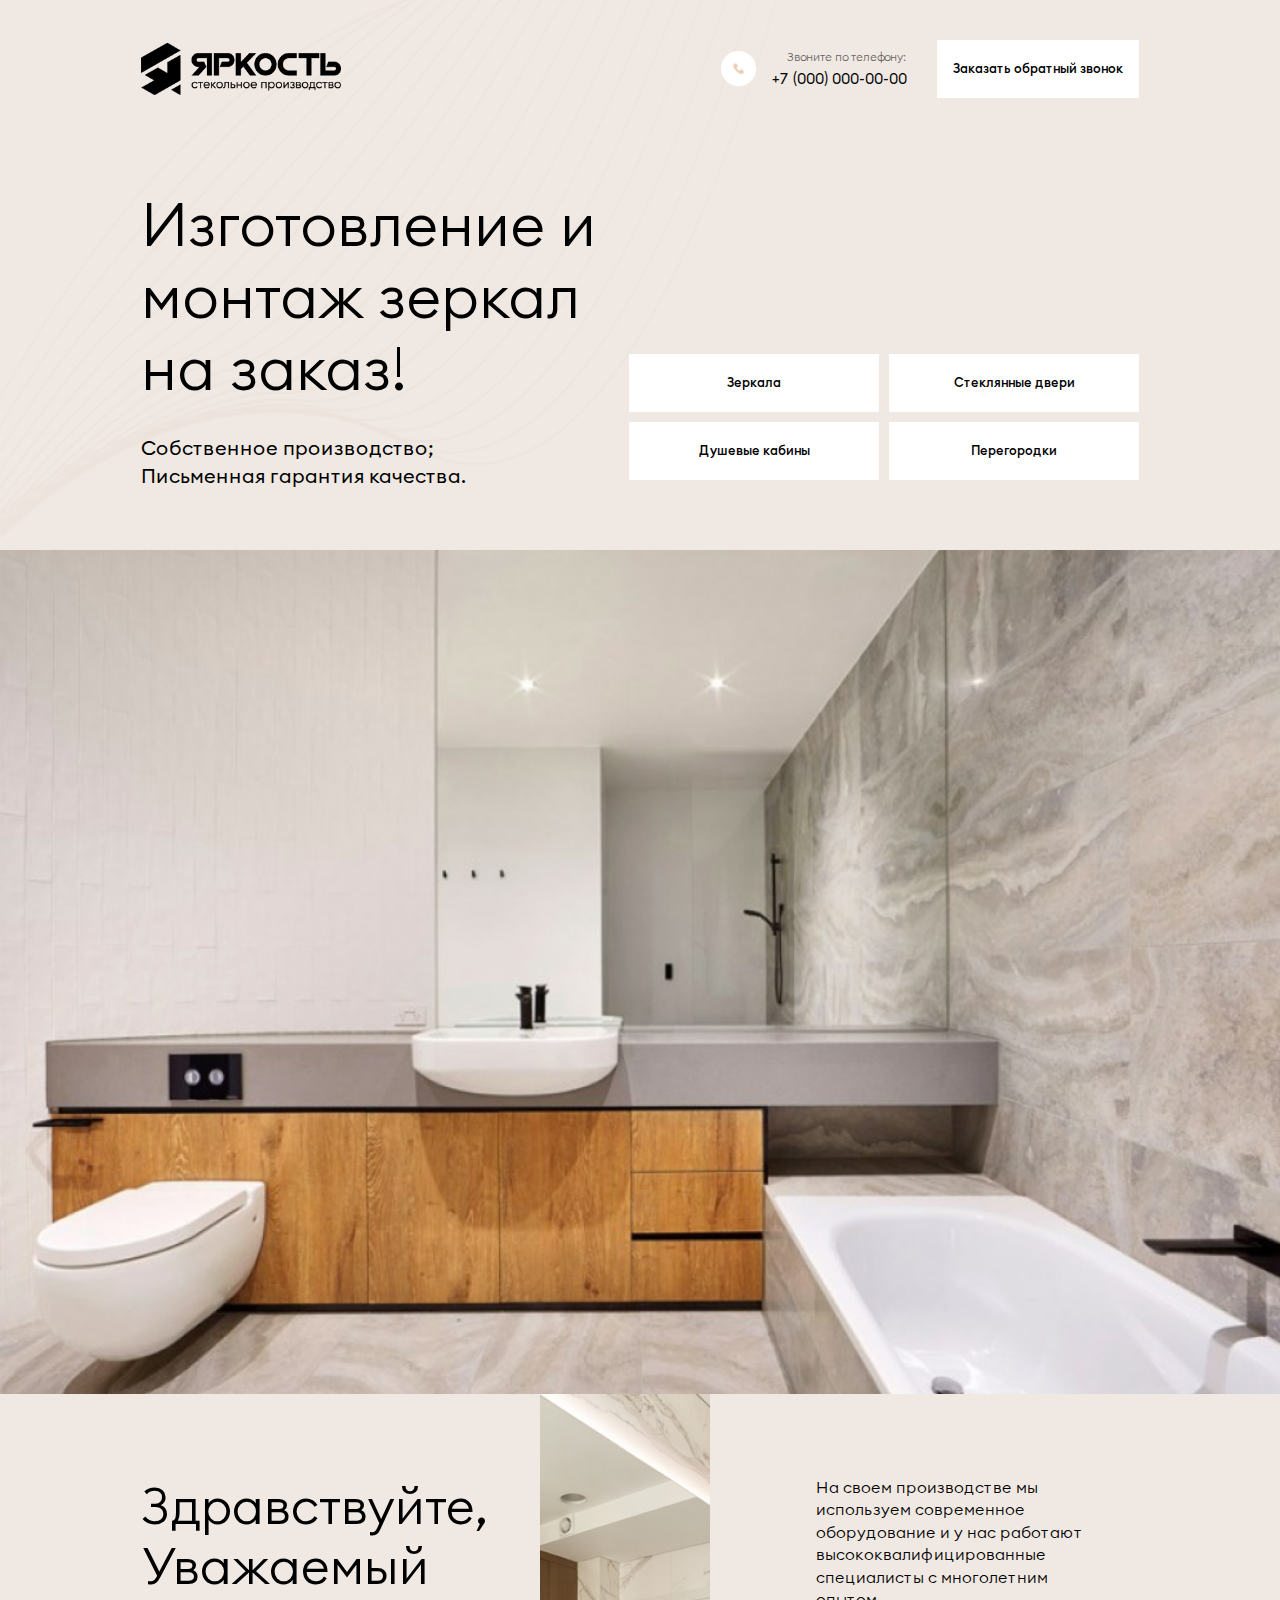
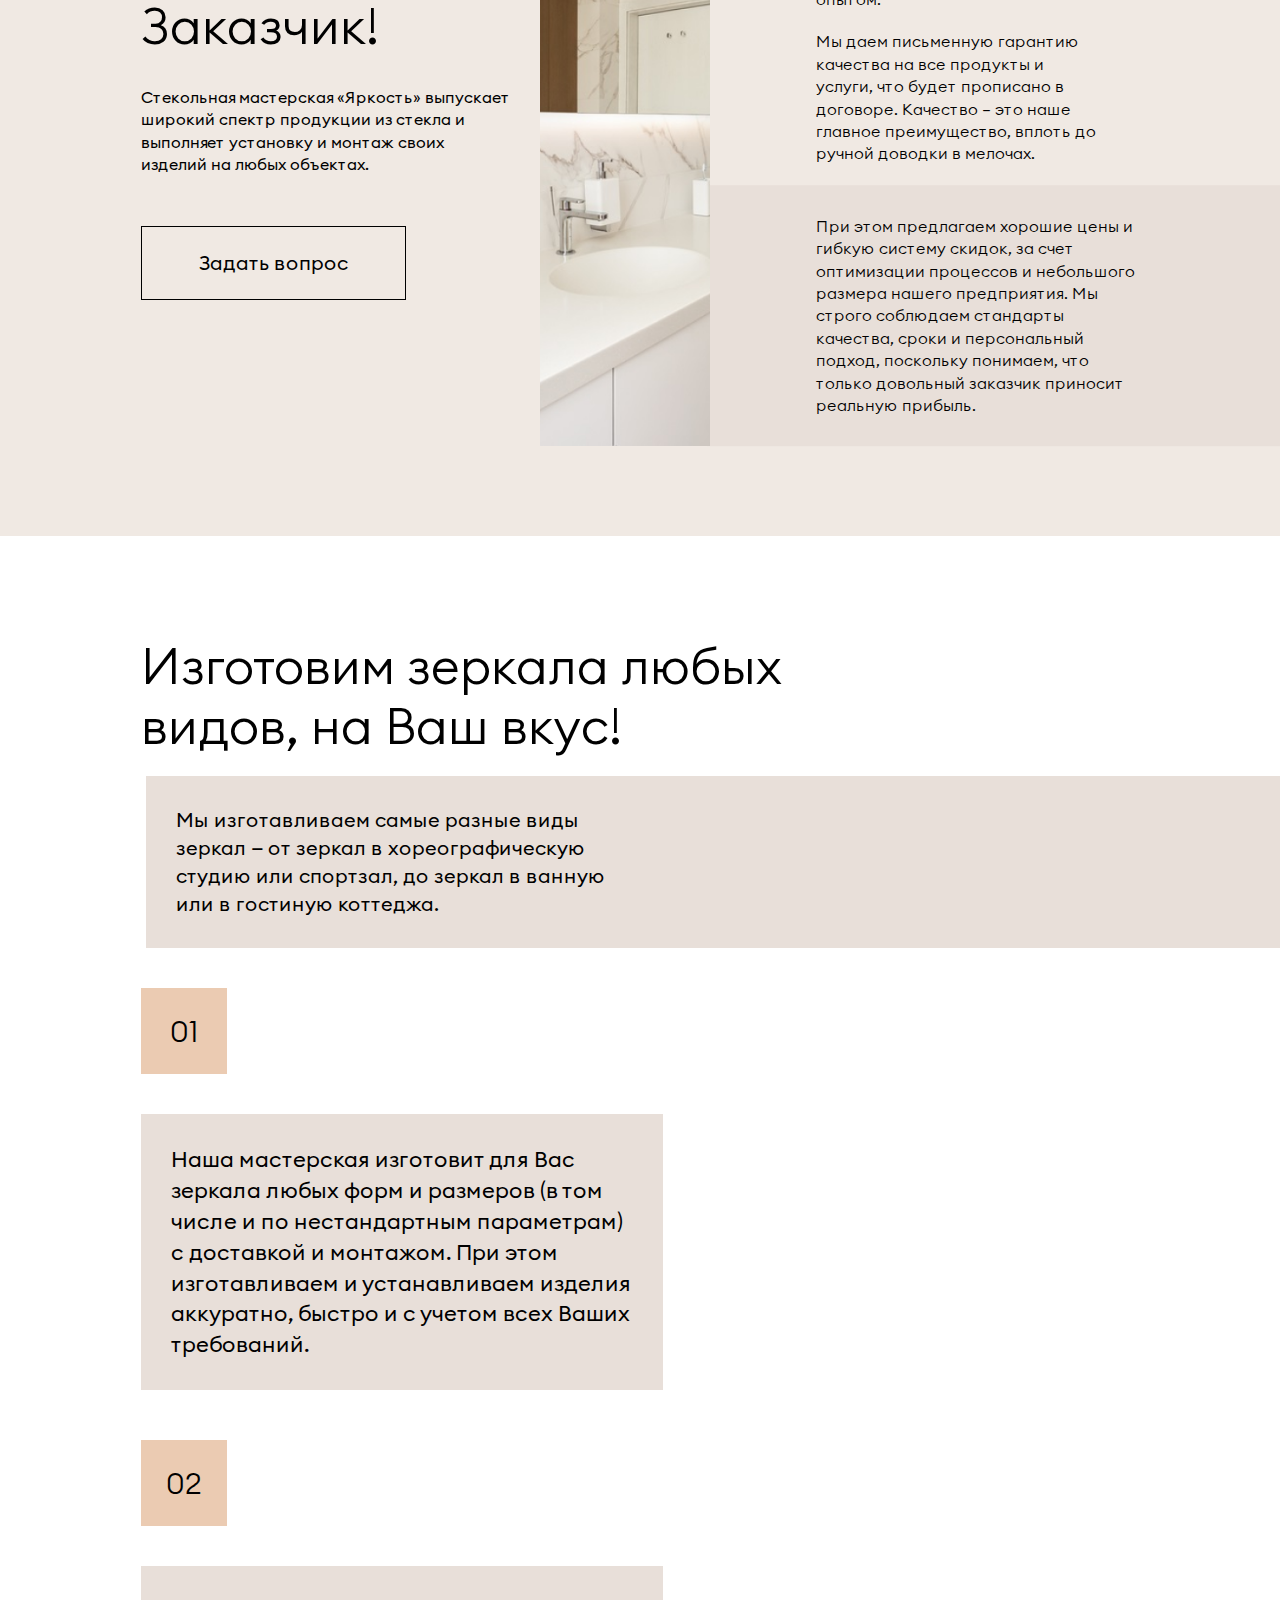
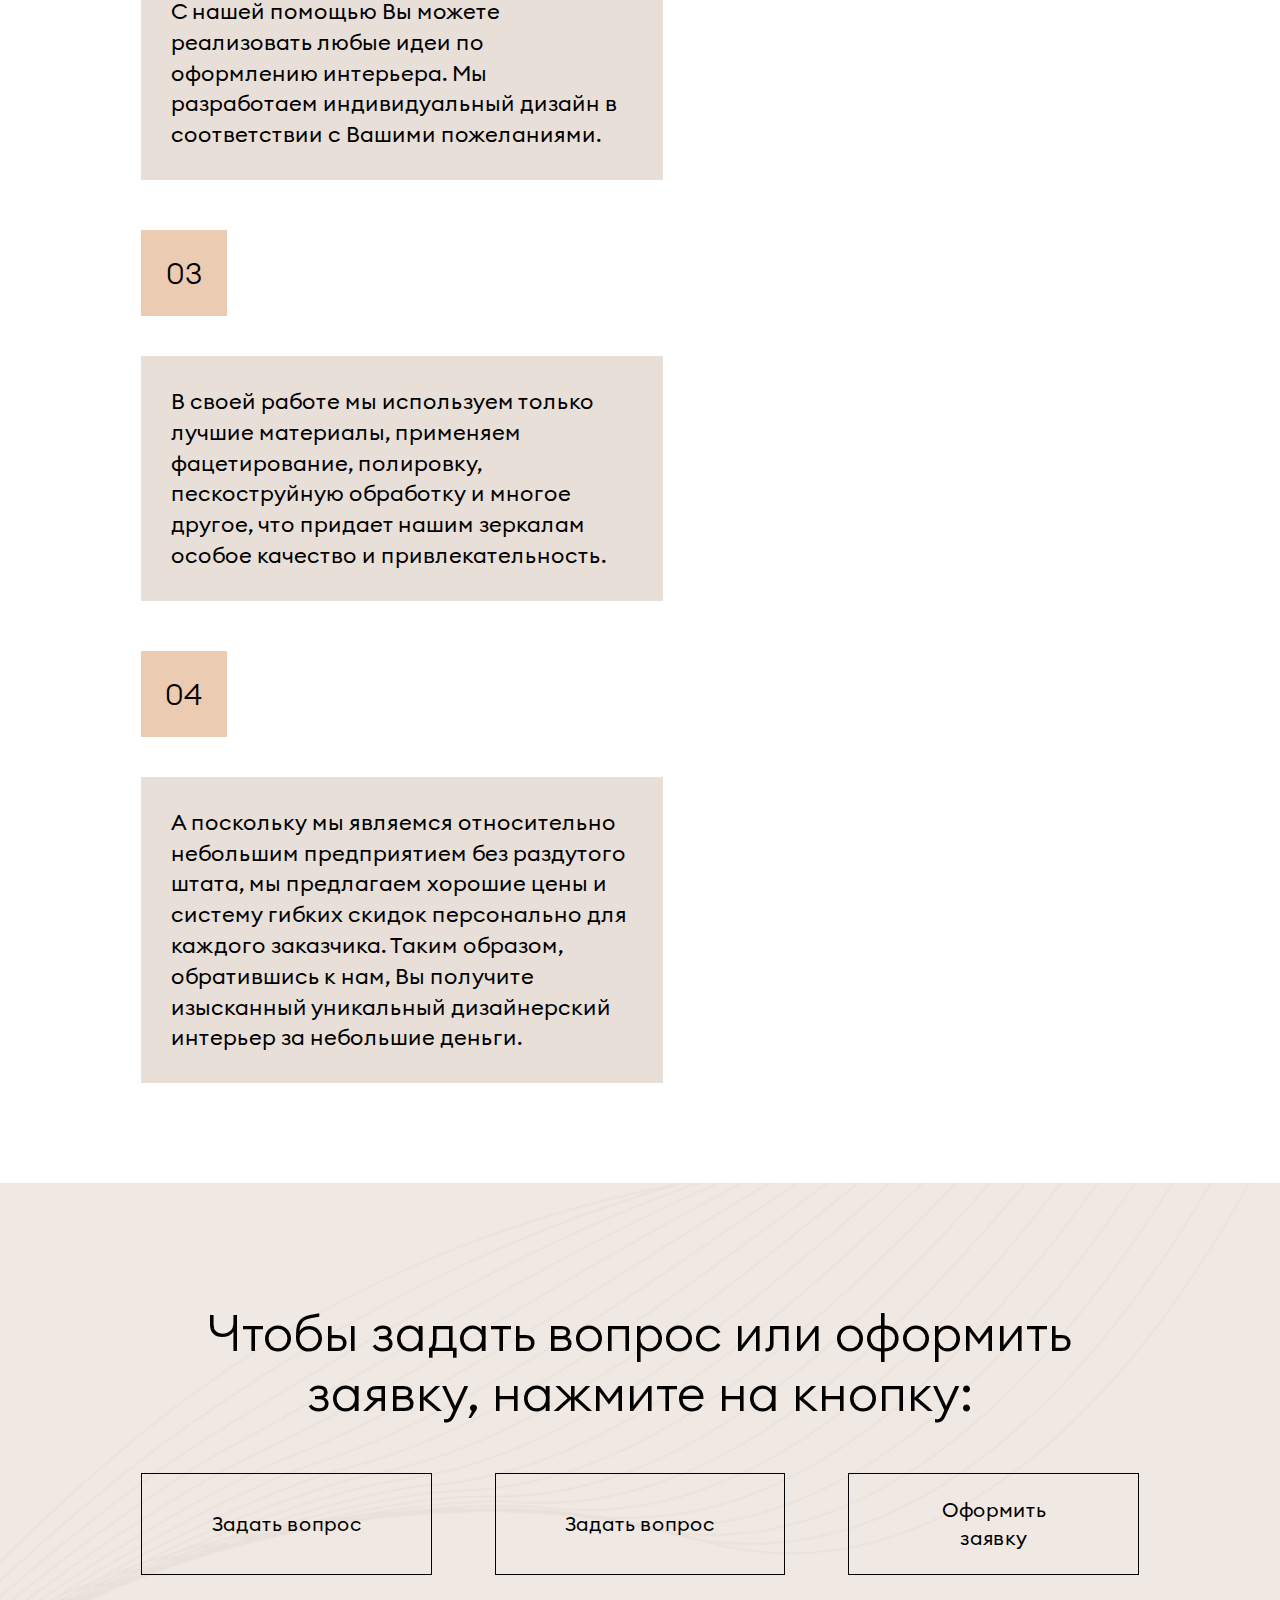
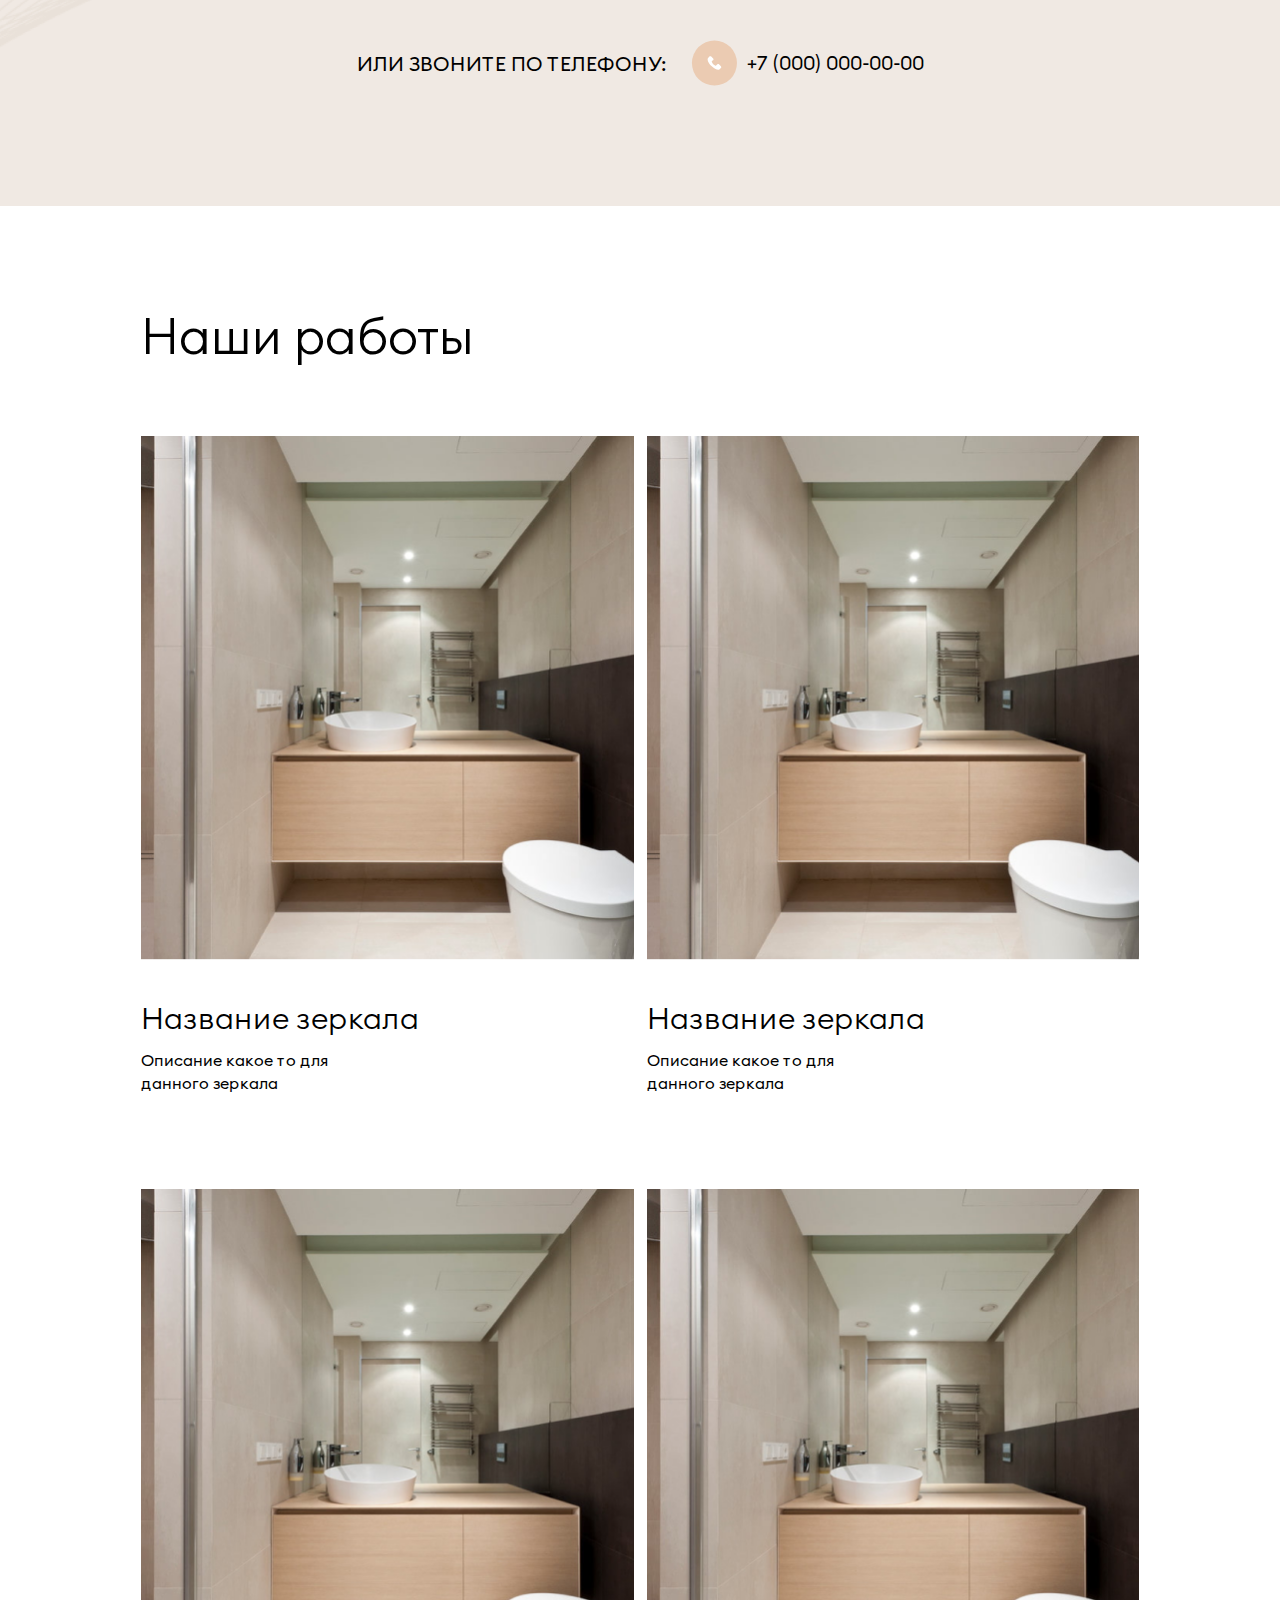
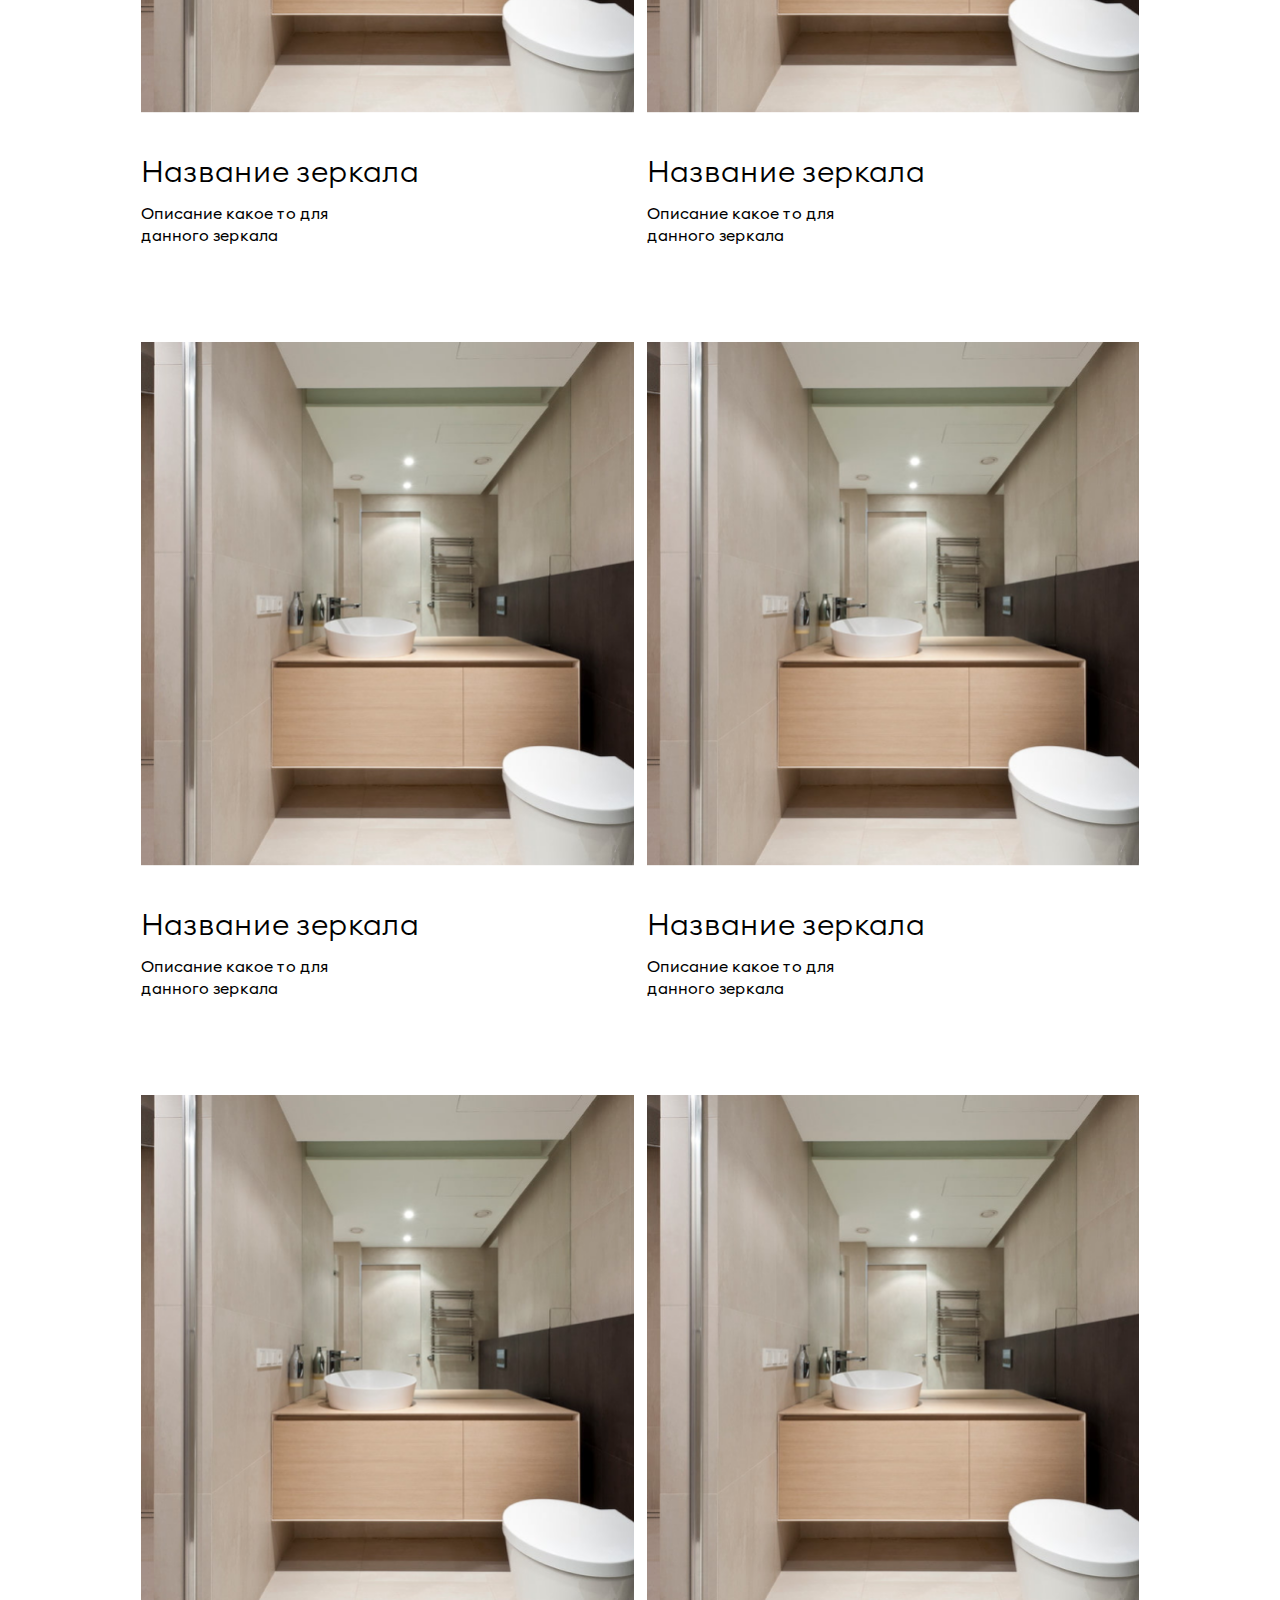
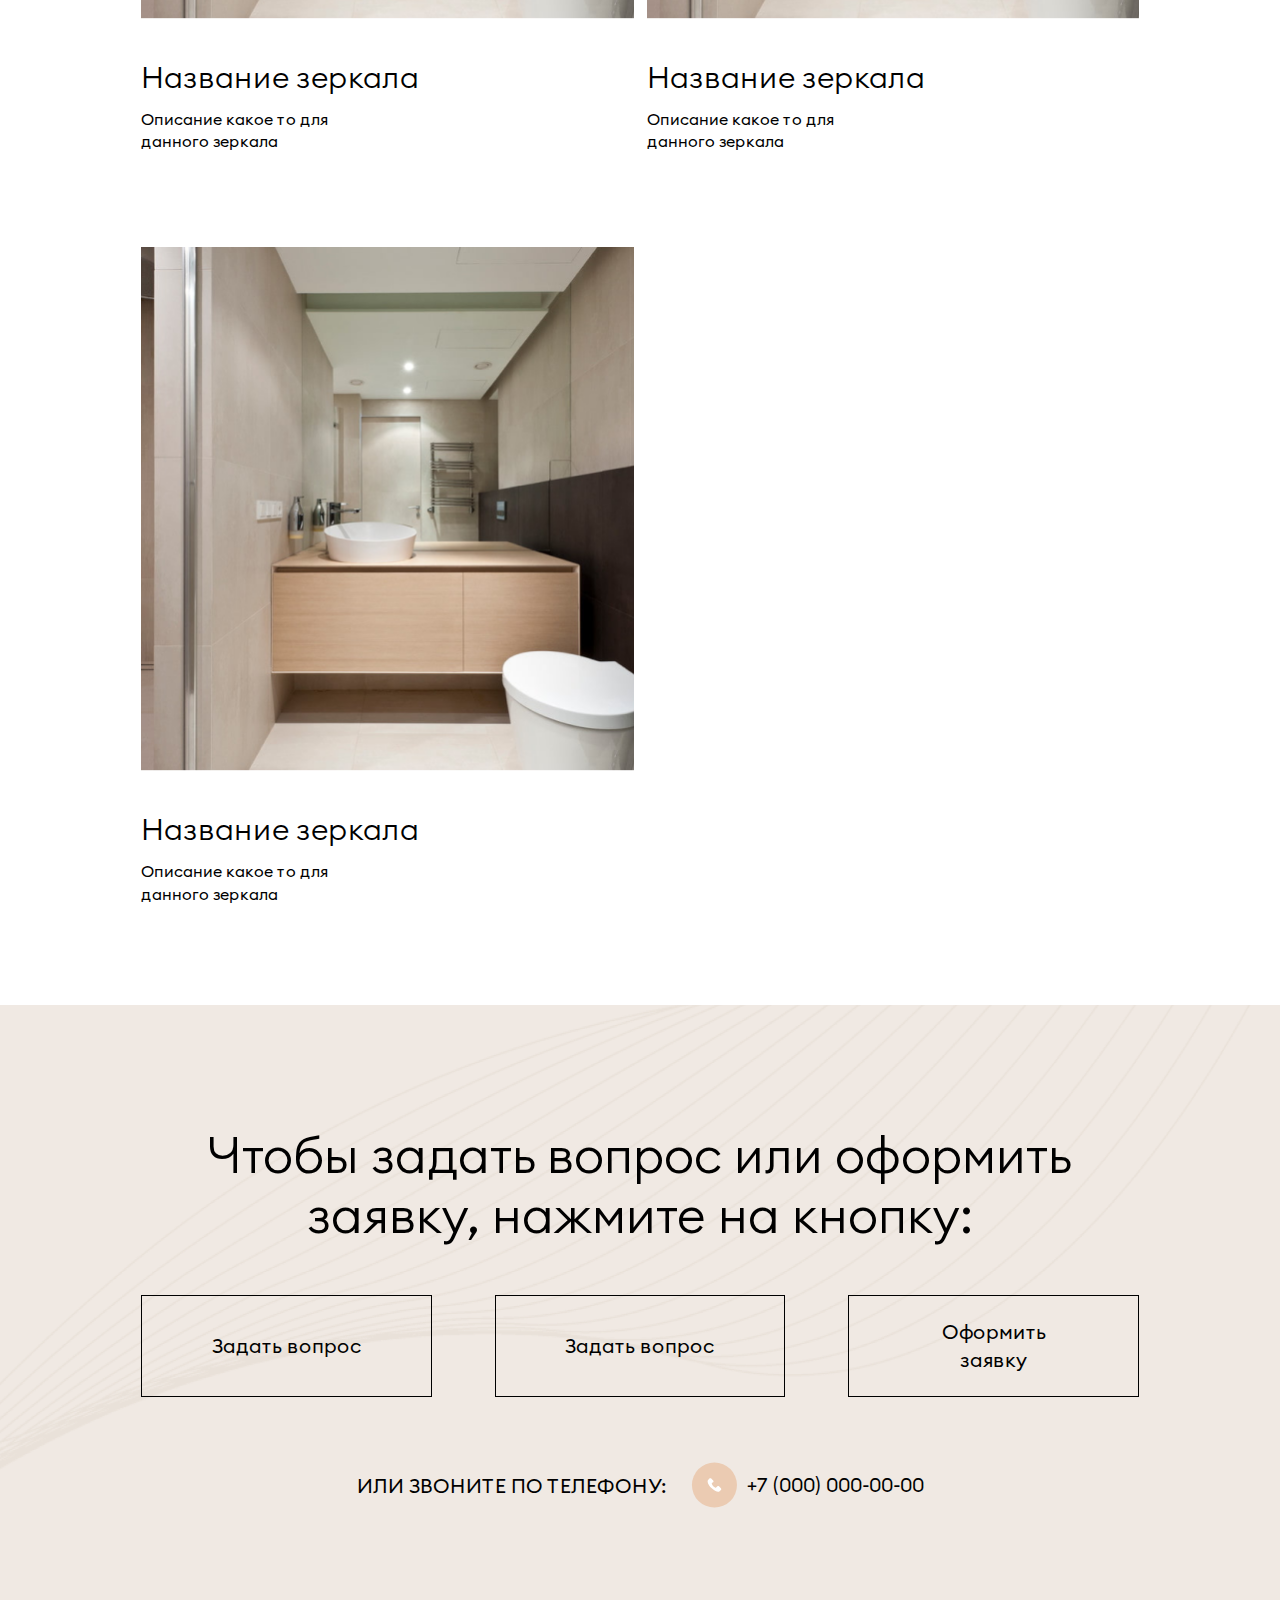
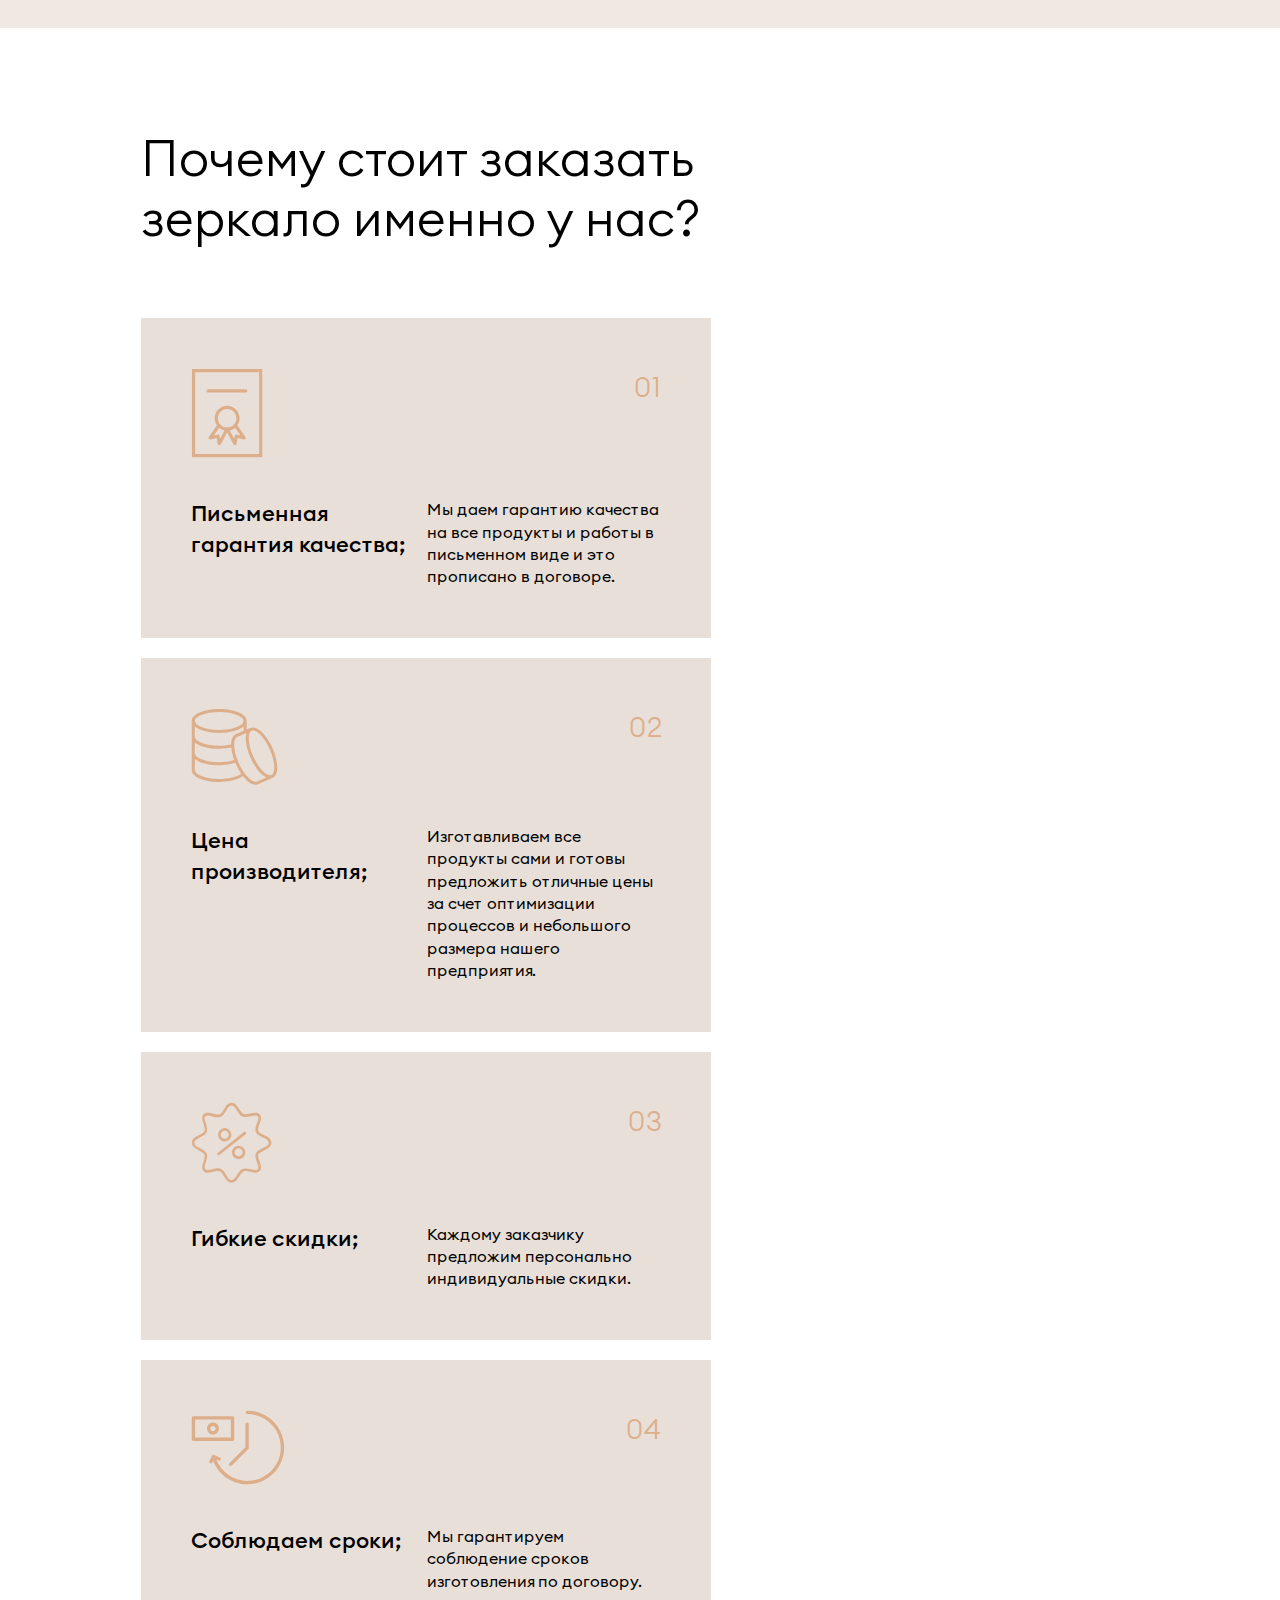
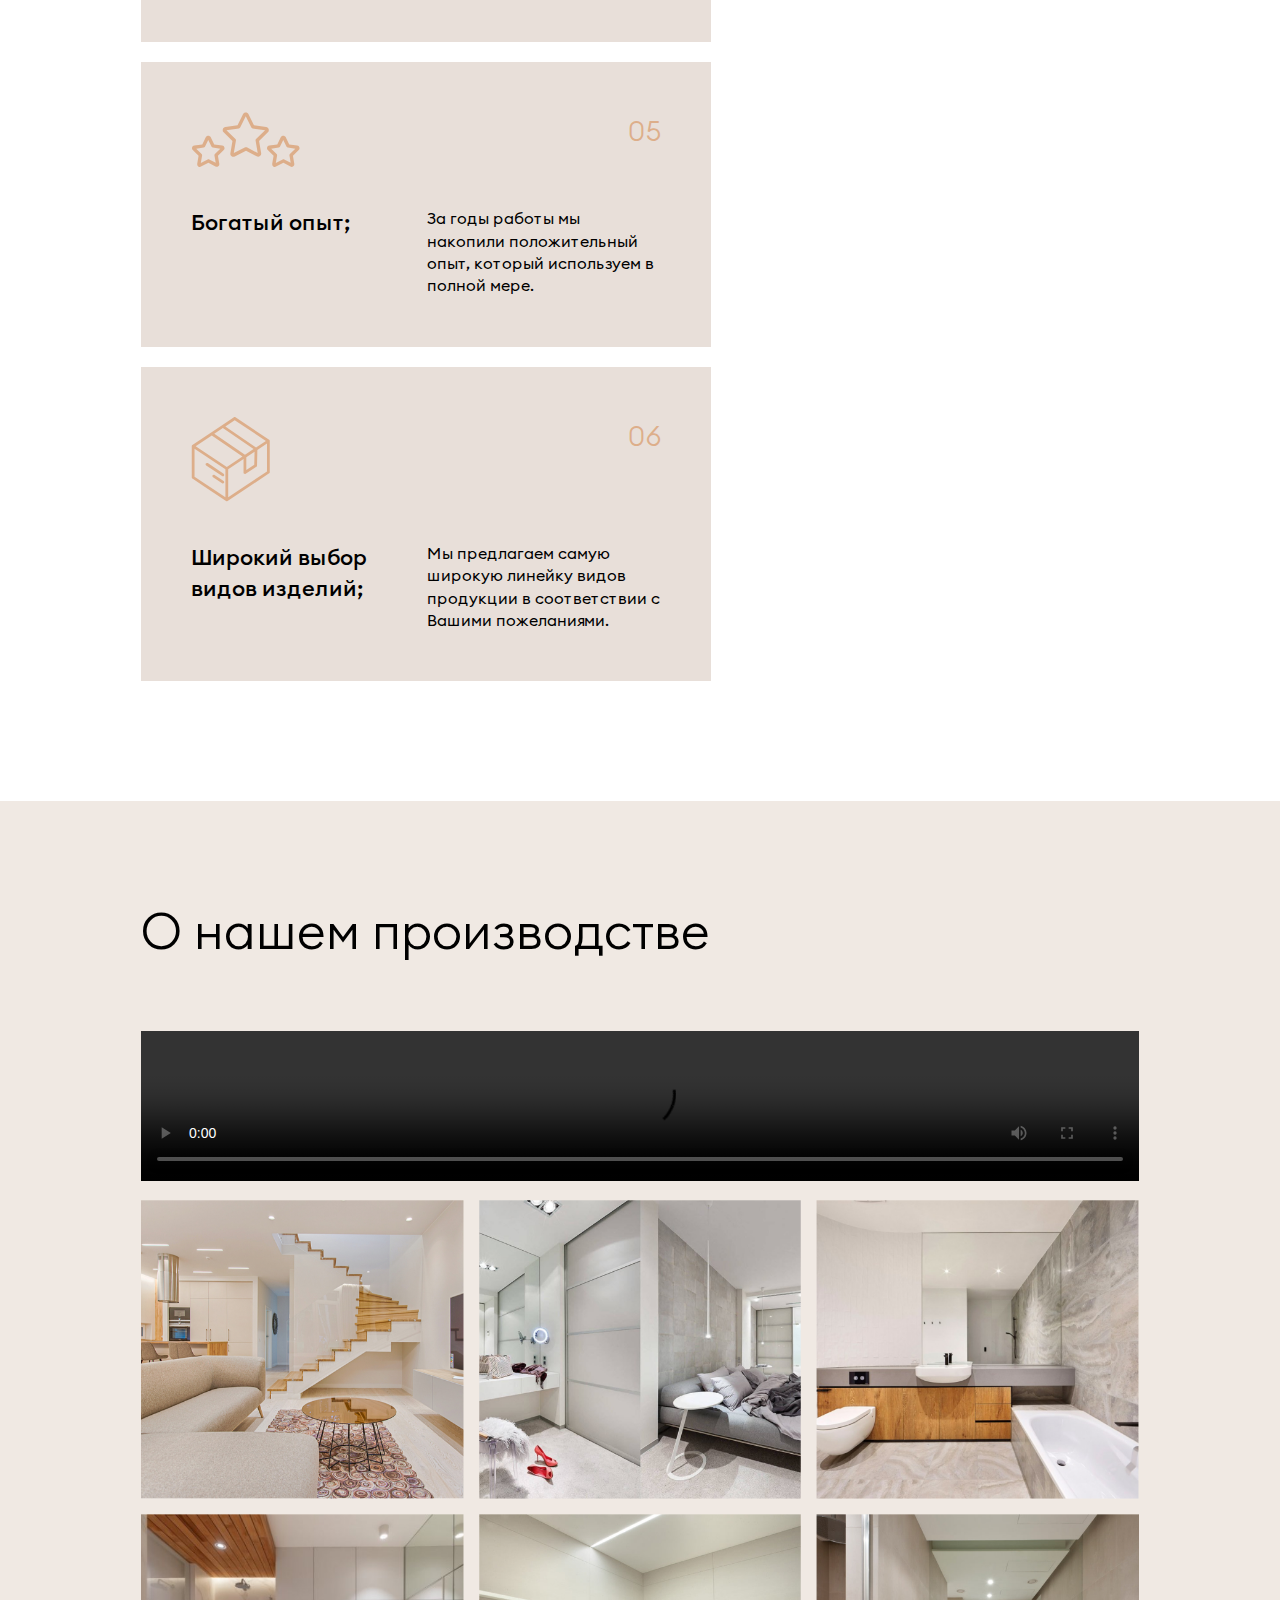
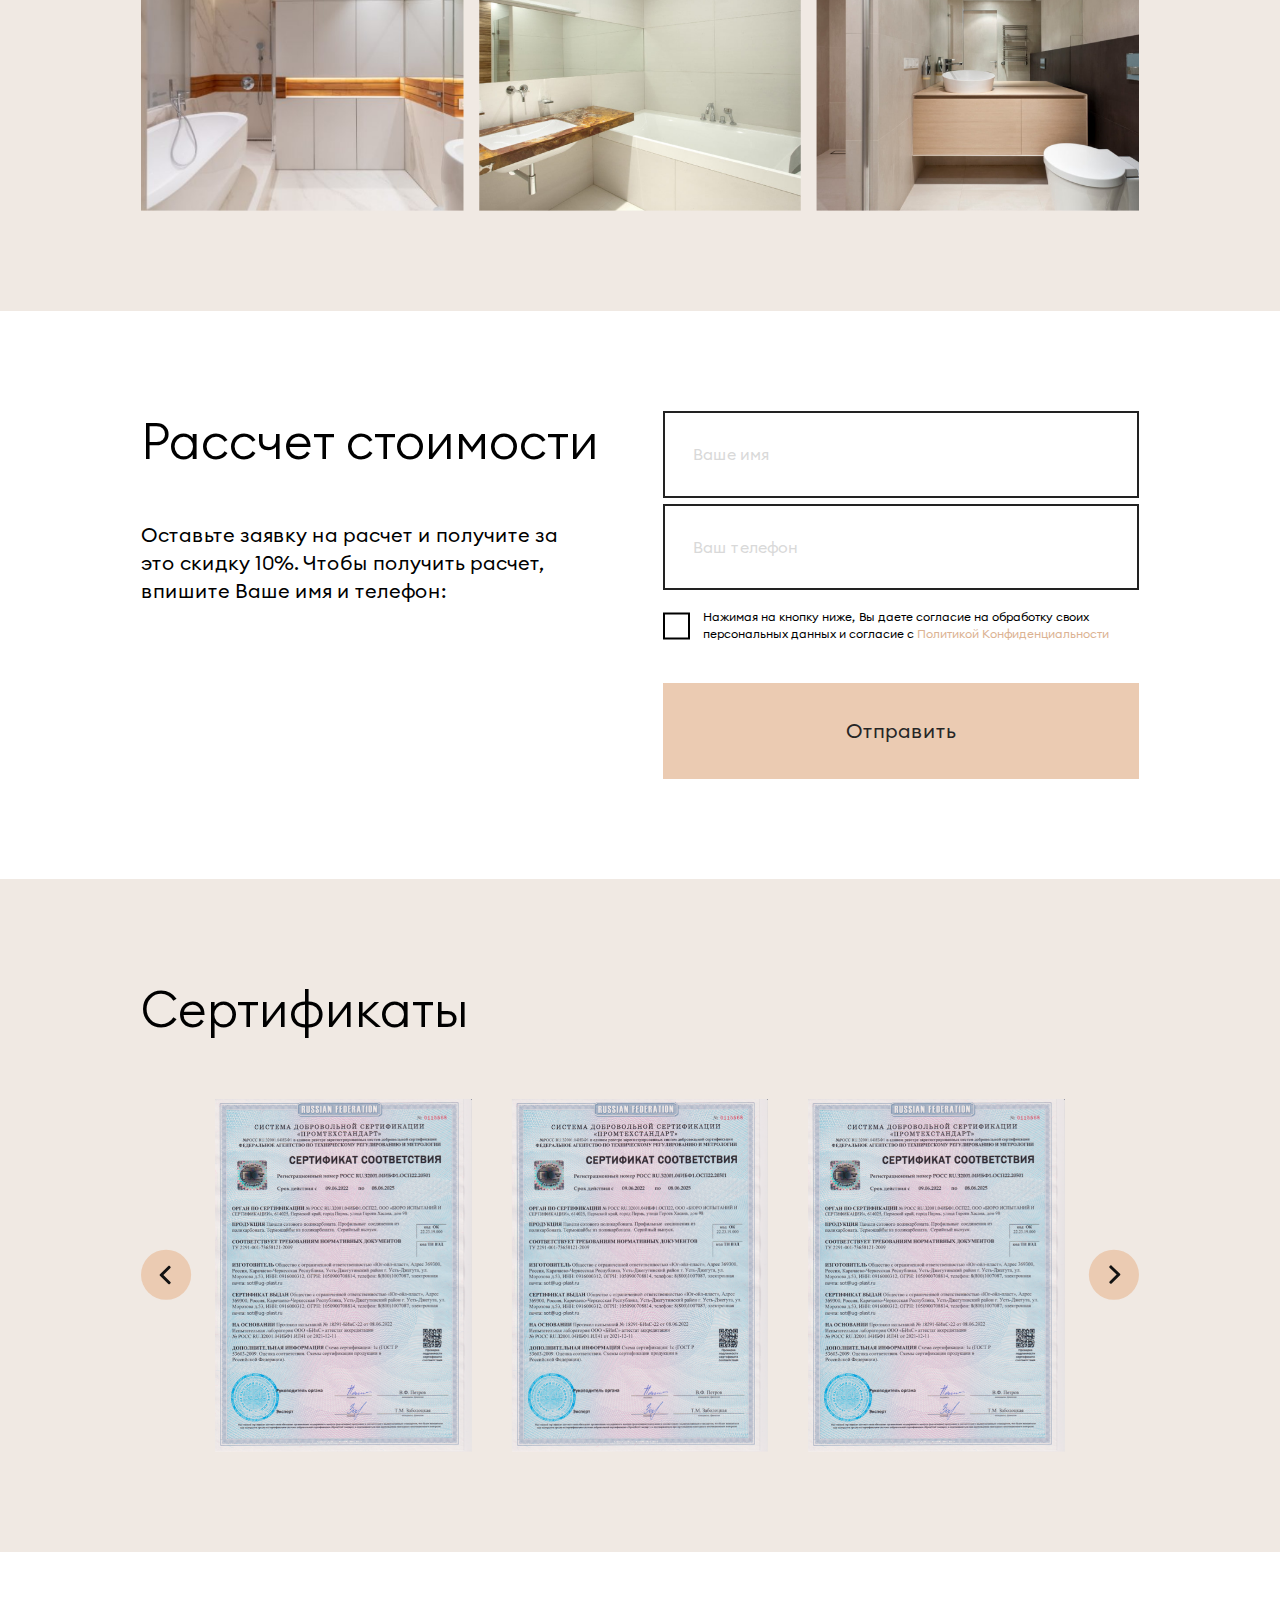
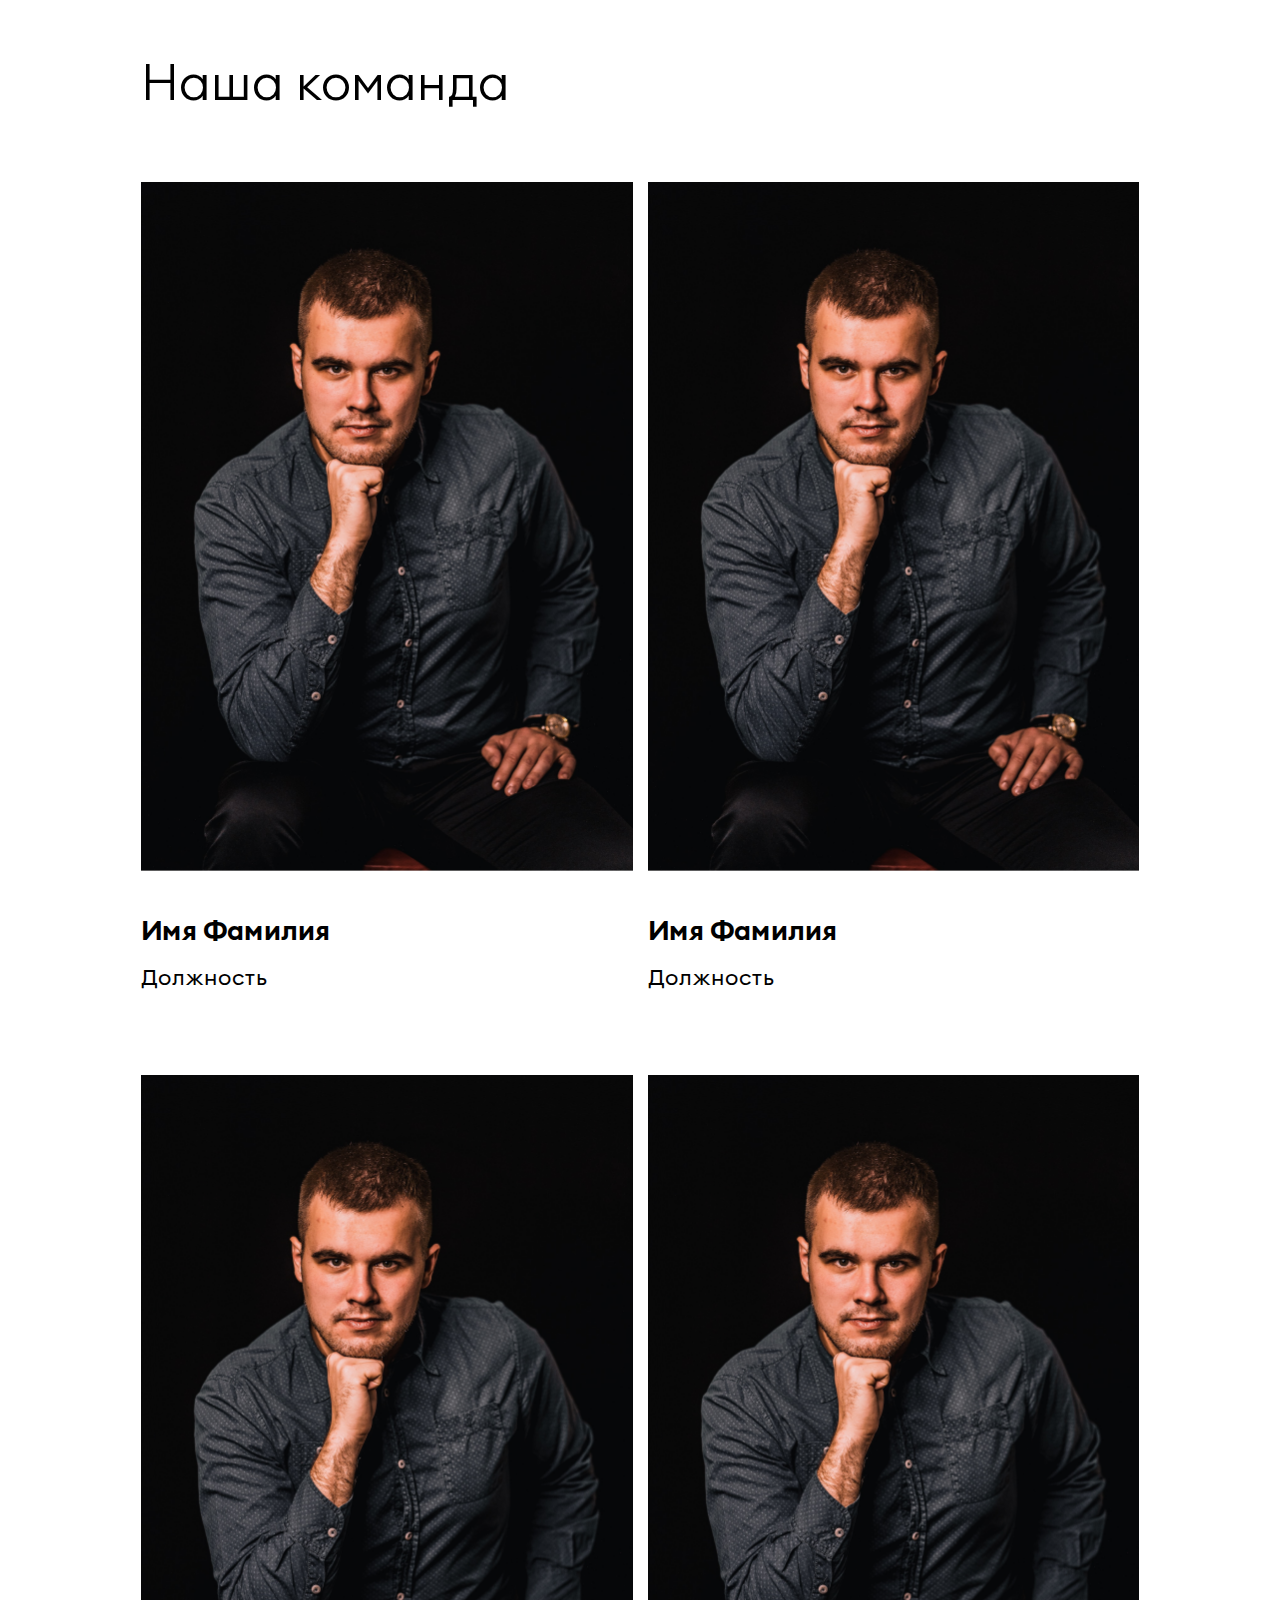
==== commit 9945af1f: "Add files via upload" ====
--- a/index.html
+++ b/index.html
@@ -27,6 +27,15 @@
                 </div>
                 <button class="btn-ui-1">Заказать обратный звонок</button>
             </div>
+
+            <button class="btn-ui-burger">
+                <svg width="69" height="69" viewBox="0 0 69 69" fill="none" xmlns="http://www.w3.org/2000/svg">
+                    <circle cx="34.5" cy="34.5" r="34.5" fill="#EBCBB2"/>
+                    <line x1="20.1953" y1="42.9144" x2="48.8051" y2="42.9144" stroke="#FFFCFC" stroke-width="1.68293"/>
+                    <line x1="20.1953" y1="34.5003" x2="48.8051" y2="34.5003" stroke="#FFFCFC" stroke-width="1.68293"/>
+                    <line x1="20.1953" y1="26.0853" x2="48.8051" y2="26.0853" stroke="#FFFCFC" stroke-width="1.68293"/>
+                </svg>                    
+            </button>
         </div>
     </header>    
     <main class="main-page">
@@ -38,10 +47,12 @@
         <section class="section__main">
             <div class="container">
                 <div class="header-block">
-                    <h1>Изготовление 
-                        и монтаж зеркал на заказ!</h1>
-                    <p>Собственное производство;
-                        Письменная гарантия качества.</p>
+                    <div class="main">
+                        <h1>Изготовление 
+                            и монтаж зеркал на заказ!</h1>
+                        <p>Собственное производство;
+                            Письменная гарантия качества.</p>
+                    </div>
                     <div class="button-wrapper">
                         <button class="btn-ui-1">Зеркала</button>
                         <button class="btn-ui-1">Стеклянные двери</button>
@@ -157,11 +168,13 @@
                     <button class="btn-ui-2">Оформить заявку</button>
                 </div>
                 <p>Или звоните по телефону: 
-                    <svg width="46" height="46" viewBox="0 0 46 46" fill="none" xmlns="http://www.w3.org/2000/svg">
-                        <circle cx="23.4443" cy="23.0517" r="22.5244" fill="#EBCBB2"/>
-                        <path d="M29.897 26.2374L27.9924 24.3368C27.3122 23.658 26.1558 23.9296 25.8837 24.812C25.6796 25.4229 24.9994 25.7623 24.3872 25.6265C23.0268 25.2871 21.1902 23.5223 20.85 22.0968C20.646 21.4858 21.0541 20.807 21.6663 20.6034C22.5506 20.3319 22.8227 19.178 22.1425 18.4992L20.2378 16.5986C19.6937 16.1234 18.8774 16.1234 18.4012 16.5986L17.1088 17.8883C15.8164 19.2459 17.2449 22.8435 20.4419 26.0338C23.639 29.2241 27.2441 30.7175 28.6046 29.3599L29.897 28.0702C30.3732 27.5271 30.3732 26.7126 29.897 26.2374Z" fill="white"/>
-                    </svg>       
-                    <a href="#">+7 (000) 000-00-00</a>           
+                    <span class="social">
+                        <svg width="46" height="46" viewBox="0 0 46 46" fill="none" xmlns="http://www.w3.org/2000/svg">
+                            <circle cx="23.4443" cy="23.0517" r="22.5244" fill="#EBCBB2"/>
+                            <path d="M29.897 26.2374L27.9924 24.3368C27.3122 23.658 26.1558 23.9296 25.8837 24.812C25.6796 25.4229 24.9994 25.7623 24.3872 25.6265C23.0268 25.2871 21.1902 23.5223 20.85 22.0968C20.646 21.4858 21.0541 20.807 21.6663 20.6034C22.5506 20.3319 22.8227 19.178 22.1425 18.4992L20.2378 16.5986C19.6937 16.1234 18.8774 16.1234 18.4012 16.5986L17.1088 17.8883C15.8164 19.2459 17.2449 22.8435 20.4419 26.0338C23.639 29.2241 27.2441 30.7175 28.6046 29.3599L29.897 28.0702C30.3732 27.5271 30.3732 26.7126 29.897 26.2374Z" fill="white"/>
+                        </svg>       
+                        <a href="#">+7 (000) 000-00-00</a>      
+                    </span>     
                 </p>
             </div>
         </section>
@@ -169,53 +182,67 @@
         <section class="section__ourWork">
             <div class="container">
                 <h2>Наши работы</h2>
-                <div class="grid-container">
-                    <div class="wrapper">
-                        <img src="/success/images/resourse/1.png" alt="res"/>
-                        <h3>Название зеркала</h3>
-                        <p>Описание какое то для данного зеркала</p>
-                    </div>
-                    <div class="wrapper">
-                        <img src="/success/images/resourse/1.png" alt="res"/>
-                        <h3>Название зеркала</h3>
-                        <p>Описание какое то для данного зеркала</p>
-                    </div>
-                    <div class="wrapper">
-                        <img src="/success/images/resourse/1.png" alt="res"/>
-                        <h3>Название зеркала</h3>
-                        <p>Описание какое то для данного зеркала</p>
-                    </div>
-                    <div class="wrapper">
-                        <img src="/success/images/resourse/1.png" alt="res"/>
-                        <h3>Название зеркала</h3>
-                        <p>Описание какое то для данного зеркала</p>
-                    </div>
-                    <div class="wrapper">
-                        <img src="/success/images/resourse/1.png" alt="res"/>
-                        <h3>Название зеркала</h3>
-                        <p>Описание какое то для данного зеркала</p>
-                    </div>
-                    <div class="wrapper">
-                        <img src="/success/images/resourse/1.png" alt="res"/>
-                        <h3>Название зеркала</h3>
-                        <p>Описание какое то для данного зеркала</p>
-                    </div>
-                    <div class="wrapper">
-                        <img src="/success/images/resourse/1.png" alt="res"/>
-                        <h3>Название зеркала</h3>
-                        <p>Описание какое то для данного зеркала</p>
-                    </div>
-                    <div class="wrapper">
-                        <img src="/success/images/resourse/1.png" alt="res"/>
-                        <h3>Название зеркала</h3>
-                        <p>Описание какое то для данного зеркала</p>
-                    </div>
-                    <div class="wrapper">
-                        <img src="/success/images/resourse/1.png" alt="res"/>
-                        <h3>Название зеркала</h3>
-                        <p>Описание какое то для данного зеркала</p>
-                    </div>
-                </div>
+                <div class="grid-container swiper-init_mob" data-init="swiper_004">
+                    <div class="wrapper">
+                        <img src="/success/images/resourse/1.png" alt="res"/>
+                        <h3>Название зеркала</h3>
+                        <p>Описание какое то для данного зеркала</p>
+                    </div>
+                    <div class="wrapper">
+                        <img src="/success/images/resourse/1.png" alt="res"/>
+                        <h3>Название зеркала</h3>
+                        <p>Описание какое то для данного зеркала</p>
+                    </div>
+                    <div class="wrapper">
+                        <img src="/success/images/resourse/1.png" alt="res"/>
+                        <h3>Название зеркала</h3>
+                        <p>Описание какое то для данного зеркала</p>
+                    </div>
+                    <div class="wrapper">
+                        <img src="/success/images/resourse/1.png" alt="res"/>
+                        <h3>Название зеркала</h3>
+                        <p>Описание какое то для данного зеркала</p>
+                    </div>
+                    <div class="wrapper">
+                        <img src="/success/images/resourse/1.png" alt="res"/>
+                        <h3>Название зеркала</h3>
+                        <p>Описание какое то для данного зеркала</p>
+                    </div>
+                    <div class="wrapper">
+                        <img src="/success/images/resourse/1.png" alt="res"/>
+                        <h3>Название зеркала</h3>
+                        <p>Описание какое то для данного зеркала</p>
+                    </div>
+                    <div class="wrapper">
+                        <img src="/success/images/resourse/1.png" alt="res"/>
+                        <h3>Название зеркала</h3>
+                        <p>Описание какое то для данного зеркала</p>
+                    </div>
+                    <div class="wrapper">
+                        <img src="/success/images/resourse/1.png" alt="res"/>
+                        <h3>Название зеркала</h3>
+                        <p>Описание какое то для данного зеркала</p>
+                    </div>
+                    <div class="wrapper">
+                        <img src="/success/images/resourse/1.png" alt="res"/>
+                        <h3>Название зеркала</h3>
+                        <p>Описание какое то для данного зеркала</p>
+                    </div>
+                </div>
+                
+                <!-- <div class="swiper-controlls">
+                    <button id="btn-swiper-mob-left" class="btn-ui-none"><svg width="45" height="45" viewBox="0 0 45 45" fill="none" xmlns="http://www.w3.org/2000/svg">
+                        <rect width="44.7059" height="44.7059" rx="22.3529" transform="matrix(-1 0 0 1 44.7061 0)" fill="#EBCBB2"/>
+                        <path d="M16.9127 21.9053L24.3783 14.5954C24.551 14.4262 24.7815 14.333 25.0273 14.333C25.2731 14.333 25.5036 14.4262 25.6762 14.5954L26.226 15.1336C26.5838 15.4843 26.5838 16.0543 26.226 16.4045L19.9569 22.5428L26.233 28.688C26.4056 28.8572 26.501 29.0828 26.501 29.3233C26.501 29.5641 26.4056 29.7896 26.233 29.959L25.6832 30.497C25.5104 30.6662 25.28 30.7595 25.0342 30.7595C24.7885 30.7595 24.558 30.6662 24.3853 30.497L16.9127 23.1805C16.7396 23.0108 16.6446 22.7841 16.6451 22.5432C16.6446 22.3014 16.7396 22.0749 16.9127 21.9053Z" fill="#121212"/>
+                        </svg>
+                    </button>
+
+                    <button id="btn-swiper-mob-right" class="btn-ui-none"><svg width="45" height="45" viewBox="0 0 45 45" fill="none" xmlns="http://www.w3.org/2000/svg">
+                        <rect width="44.7059" height="44.7059" rx="22.3529" transform="matrix(1 8.74228e-08 8.74228e-08 -1 0 44.7061)" fill="#EBCBB2"/>
+                        <path d="M27.7933 22.8008L20.3277 30.1106C20.1551 30.2798 19.9246 30.373 19.6788 30.373C19.433 30.373 19.2025 30.2798 19.0298 30.1106L18.48 29.5724C18.1223 29.2217 18.1223 28.6518 18.48 28.3016L24.7491 22.1632L18.4731 16.018C18.3004 15.8488 18.2051 15.6233 18.2051 15.3828C18.2051 15.142 18.3004 14.9164 18.4731 14.7471L19.0229 14.209C19.1957 14.0398 19.426 13.9466 19.6718 13.9466C19.9176 13.9466 20.1481 14.0398 20.3208 14.209L27.7933 21.5255C27.9664 21.6953 28.0615 21.9219 28.0609 22.1628C28.0615 22.4047 27.9664 22.6312 27.7933 22.8008Z" fill="#121212"/>
+                        </svg>                        
+                    </button>
+                </div> -->
                 <div class="button-wrapper">
                     <button class="btn-ui-3">Скачать прайс лист типовых размеров</button>
                 </div>
@@ -231,11 +258,13 @@
                     <button class="btn-ui-2">Оформить заявку</button>
                 </div>
                 <p>Или звоните по телефону: 
-                    <svg width="46" height="46" viewBox="0 0 46 46" fill="none" xmlns="http://www.w3.org/2000/svg">
-                        <circle cx="23.4443" cy="23.0517" r="22.5244" fill="#EBCBB2"/>
-                        <path d="M29.897 26.2374L27.9924 24.3368C27.3122 23.658 26.1558 23.9296 25.8837 24.812C25.6796 25.4229 24.9994 25.7623 24.3872 25.6265C23.0268 25.2871 21.1902 23.5223 20.85 22.0968C20.646 21.4858 21.0541 20.807 21.6663 20.6034C22.5506 20.3319 22.8227 19.178 22.1425 18.4992L20.2378 16.5986C19.6937 16.1234 18.8774 16.1234 18.4012 16.5986L17.1088 17.8883C15.8164 19.2459 17.2449 22.8435 20.4419 26.0338C23.639 29.2241 27.2441 30.7175 28.6046 29.3599L29.897 28.0702C30.3732 27.5271 30.3732 26.7126 29.897 26.2374Z" fill="white"/>
-                    </svg>       
-                    <a href="#">+7 (000) 000-00-00</a>           
+                    <span class="social">
+                        <svg width="46" height="46" viewBox="0 0 46 46" fill="none" xmlns="http://www.w3.org/2000/svg">
+                            <circle cx="23.4443" cy="23.0517" r="22.5244" fill="#EBCBB2"/>
+                            <path d="M29.897 26.2374L27.9924 24.3368C27.3122 23.658 26.1558 23.9296 25.8837 24.812C25.6796 25.4229 24.9994 25.7623 24.3872 25.6265C23.0268 25.2871 21.1902 23.5223 20.85 22.0968C20.646 21.4858 21.0541 20.807 21.6663 20.6034C22.5506 20.3319 22.8227 19.178 22.1425 18.4992L20.2378 16.5986C19.6937 16.1234 18.8774 16.1234 18.4012 16.5986L17.1088 17.8883C15.8164 19.2459 17.2449 22.8435 20.4419 26.0338C23.639 29.2241 27.2441 30.7175 28.6046 29.3599L29.897 28.0702C30.3732 27.5271 30.3732 26.7126 29.897 26.2374Z" fill="white"/>
+                        </svg>       
+                        <a href="#">+7 (000) 000-00-00</a>      
+                    </span>     
                 </p>
             </div>
         </section>
@@ -441,7 +470,7 @@
         <section class="section__team">
             <div class="container">
                 <h2>Наша команда</h2>
-                <div class="container-grid">
+                <div class="container-grid swiper-init_mob" data-init="swiper_004">
                     <div class="wrapper">
                         <img src="/success/images/resourse/team/1.png" alt="team"/>
                         <h3>Имя Фамилия</h3>
@@ -561,11 +590,13 @@
                     <button class="btn-ui-2">Оформить заявку</button>
                 </div>
                 <p>Или звоните по телефону: 
-                    <svg width="46" height="46" viewBox="0 0 46 46" fill="none" xmlns="http://www.w3.org/2000/svg">
-                        <circle cx="23.4443" cy="23.0517" r="22.5244" fill="#EBCBB2"/>
-                        <path d="M29.897 26.2374L27.9924 24.3368C27.3122 23.658 26.1558 23.9296 25.8837 24.812C25.6796 25.4229 24.9994 25.7623 24.3872 25.6265C23.0268 25.2871 21.1902 23.5223 20.85 22.0968C20.646 21.4858 21.0541 20.807 21.6663 20.6034C22.5506 20.3319 22.8227 19.178 22.1425 18.4992L20.2378 16.5986C19.6937 16.1234 18.8774 16.1234 18.4012 16.5986L17.1088 17.8883C15.8164 19.2459 17.2449 22.8435 20.4419 26.0338C23.639 29.2241 27.2441 30.7175 28.6046 29.3599L29.897 28.0702C30.3732 27.5271 30.3732 26.7126 29.897 26.2374Z" fill="white"/>
-                    </svg>       
-                    <a href="#">+7 (000) 000-00-00</a>           
+                    <span class="social">
+                        <svg width="46" height="46" viewBox="0 0 46 46" fill="none" xmlns="http://www.w3.org/2000/svg">
+                            <circle cx="23.4443" cy="23.0517" r="22.5244" fill="#EBCBB2"/>
+                            <path d="M29.897 26.2374L27.9924 24.3368C27.3122 23.658 26.1558 23.9296 25.8837 24.812C25.6796 25.4229 24.9994 25.7623 24.3872 25.6265C23.0268 25.2871 21.1902 23.5223 20.85 22.0968C20.646 21.4858 21.0541 20.807 21.6663 20.6034C22.5506 20.3319 22.8227 19.178 22.1425 18.4992L20.2378 16.5986C19.6937 16.1234 18.8774 16.1234 18.4012 16.5986L17.1088 17.8883C15.8164 19.2459 17.2449 22.8435 20.4419 26.0338C23.639 29.2241 27.2441 30.7175 28.6046 29.3599L29.897 28.0702C30.3732 27.5271 30.3732 26.7126 29.897 26.2374Z" fill="white"/>
+                        </svg>       
+                        <a href="#">+7 (000) 000-00-00</a>      
+                    </span>     
                 </p>
             </div>
         </section>
@@ -593,6 +624,7 @@
                     </ul>
                 </div>
                 <div class="wrapper button">
+                    <a href="#" class="mobile">Политика конфиденциальности.</a>
                     <button class="btn-ui-2">Задать вопрос</button>
                 </div>
             </div>
--- a/success/style/style.min.css
+++ b/success/style/style.min.css
@@ -1 +1 @@
-@import "scss/fonts/fonts.css";html{-webkit-text-size-adjust:100%}html:focus-within{scroll-behavior:smooth}body{-webkit-text-size-adjust:100%;-moz-text-size-adjust:100%;-ms-text-size-adjust:100%;text-size-adjust:100%;position:relative;width:100%;min-height:100vh;-moz-osx-font-smoothing:grayscale;-webkit-font-smoothing:antialiased;text-rendering:optimizeSpeed}*,:after,:before{-webkit-box-sizing:border-box;box-sizing:border-box}a:not([class]){-webkit-text-decoration-skip:ink;text-decoration-skip-ink:auto}a,abbr,acronym,address,applet,article,aside,audio,b,big,blockquote,body,canvas,caption,center,cite,code,dd,del,details,dfn,div,dl,dt,em,embed,fieldset,figcaption,figure,footer,form,h1,h2,h3,h4,h5,h6,header,hgroup,html,i,iframe,img,ins,kbd,label,legend,li,mark,menu,nav,object,ol,output,p,pre,q,ruby,s,samp,section,small,span,strike,strong,sub,summary,sup,table,tbody,td,tfoot,th,thead,time,tr,tt,u,ul,var,video{font-size:100%;font:inherit;margin:0;padding:0;border:0;vertical-align:baseline}:focus{outline:0}article,aside,details,figcaption,figure,footer,header,hgroup,main,menu,nav,section{display:block}ol,ul{list-style:none}blockquote,q{quotes:none}blockquote:after,blockquote:before,q:after,q:before{content:"";content:none}input,input:required{-webkit-box-shadow:none;box-shadow:none}input:-webkit-autofill,input:-webkit-autofill:active,input:-webkit-autofill:focus,input:-webkit-autofill:hover{-webkit-box-shadow:0 0 0 30px white inset}input[type=search]::-webkit-search-cancel-button,input[type=search]::-webkit-search-decoration,input[type=search]::-webkit-search-results-button,input[type=search]::-webkit-search-results-decoration{-webkit-appearance:none;-moz-appearance:none}input[type=search]{-webkit-appearance:none;-moz-appearance:none;-webkit-box-sizing:content-box;box-sizing:content-box}textarea{overflow:auto;vertical-align:top;resize:vertical}input:focus{outline:none}audio,canvas,video{display:inline-block;max-width:100%}audio:not([controls]){display:none;height:0}[hidden]{display:none}a:active,a:hover{outline:none}img{max-width:100%;display:inline-block;vertical-align:middle;height:auto}picture{display:inline-block}button,input{line-height:normal}button,select{text-transform:none}button,html input[type=button],input[type=reset],input[type=submit]{-webkit-appearance:button;cursor:pointer;border:0;background:transparent}button[disabled],html input[disabled]{cursor:default}[disabled]{pointer-events:none}input[type=checkbox],input[type=radio]{padding:0}input[type=search]{-webkit-appearance:textfield;-webkit-box-sizing:content-box;box-sizing:content-box}input[type=search]::-webkit-search-cancel-button,input[type=search]::-webkit-search-decoration{-webkit-appearance:none}button::-moz-focus-inner,input::-moz-focus-inner{border:0;padding:0}button{border:0;background:transparent}textarea{overflow:auto;vertical-align:top;resize:vertical}table{border-collapse:collapse;border-spacing:0;text-indent:0}hr{-webkit-box-sizing:content-box;box-sizing:content-box;overflow:visible;background:#000;border:0;height:1px;line-height:0;margin:0;padding:0;page-break-after:always;width:100%}pre{font-family:monospace,monospace;font-size:100%}a{background-color:transparent}abbr[title]{border-bottom:none;text-decoration:none}code,kbd,pre,samp{font-family:monospace,monospace}small{font-size:75%}sub,sup{font-size:75%;line-height:0;position:relative;vertical-align:baseline}sub{bottom:-5px}sup{top:-5px}button,input,optgroup,select,textarea{font-family:inherit;font-size:100%;line-height:1;margin:0;padding:0}button,input{overflow:visible}button,select{text-transform:none}[type=button],[type=reset],[type=submit],button{-webkit-appearance:button}[type=button]::-moz-focus-inner,[type=reset]::-moz-focus-inner,[type=submit]::-moz-focus-inner,button::-moz-focus-inner{border-style:none;padding:0;outline:0}legend{color:inherit;white-space:normal;display:block;border:0;max-width:100%;width:100%}fieldset{min-width:0}body:not(:-moz-handler-blocked) fieldset{display:block}progress{vertical-align:baseline}[type=number]::-webkit-inner-spin-button,[type=number]::-webkit-outer-spin-button{height:auto}[type=search]{-webkit-appearance:textfield;outline-offset:-2px}[type=search]::-webkit-search-decoration{-webkit-appearance:none}::-webkit-file-upload-button{-webkit-appearance:button;font:inherit}summary{display:list-item}template{display:none}body{background:#F0E9E3;font-family:"Euclid Circular B",sans-serif;font-weight:400}body,html{overflow-x:hidden}*{-webkit-box-sizing:border-box;box-sizing:border-box}.container{width:100%;max-width:1600px;margin-left:auto;margin-right:auto}.btn-ui-none{background:transparent;border:transparent;cursor:pointer}.btn-ui-1{font-weight:500;font-size:12.7634px;line-height:140%;color:#000000;padding:20px 16px;border:none;background:white;cursor:pointer}.btn-ui-2{font-family:"Euclid Circular B";font-style:normal;font-weight:400;font-size:22px;line-height:140%;color:#000000;padding:31px;padding-left:100px;padding-right:100px;border:solid 1px #000000}.btn-ui-3{font-family:"Euclid Circular B";font-style:normal;font-weight:400;font-size:24.5161px;line-height:140%;color:#262626;padding:40px;padding-left:50px;padding-right:50px;background:#EBCBB2;border:1.22581px solid #EBCBB2}.btn-ui-form{width:100%;height:auto;font-family:"Euclid Circular B";font-style:normal;font-weight:400;font-size:22.6891px;line-height:140%;color:black;-webkit-transition:0.3s ease-in-out;transition:0.3s ease-in-out;padding:30px 28px;background:transparent;border:2px solid #222222}.btn-ui-form::-webkit-input-placeholder{color:#D9D9D9}.btn-ui-form::-moz-placeholder{color:#D9D9D9}.btn-ui-form:-ms-input-placeholder{color:#D9D9D9}.btn-ui-form::-ms-input-placeholder{color:#D9D9D9}.btn-ui-form::placeholder{color:#D9D9D9}.btn-ui-scroll{padding:27px;border:solid 2px #C3BEB9;border-radius:50%;position:relative;-webkit-transition:0.1s ease-in-out;transition:0.1s ease-in-out}.btn-ui-scroll:active{background:#c3c0be}.btn-ui-scroll:hover:after{left:-80px;-webkit-transform:translateY(-50%) rotate(70deg);transform:translateY(-50%) rotate(70deg);top:10%}.btn-ui-scroll:hover>svg{-webkit-transform:rotate(-360deg);transform:rotate(-360deg)}.btn-ui-scroll:after{content:"";-webkit-transition:0.3s ease-in-out;transition:0.3s ease-in-out;position:absolute;left:-20px;top:50%;-webkit-transform:translateY(-50%);transform:translateY(-50%);width:50px;height:80px;background:#F0E9E3;z-index:0}.btn-ui-scroll>svg{position:relative;-webkit-transition:0.5s ease-in-out;transition:0.5s ease-in-out;z-index:1}header{padding-top:40px;padding-bottom:40px;margin-bottom:50px}header>.container{display:-webkit-box;display:-ms-flexbox;display:flex;-webkit-box-pack:justify;-ms-flex-pack:justify;justify-content:space-between;-webkit-box-align:center;-ms-flex-align:center;align-items:center}header>.container>.logo>img{max-width:200px}header>.container>.feedback{display:-webkit-box;display:-ms-flexbox;display:flex;-webkit-box-align:center;-ms-flex-align:center;align-items:center}header>.container>.feedback>img{width:36px;height:36px;-o-object-fit:cover;object-fit:cover;margin-right:15px}header>.container>.feedback>.info{margin-right:30px}header>.container>.feedback>.info>span{display:block;font-weight:300;font-size:11.7545px;line-height:130%;text-align:right;color:rgba(0,0,0,0.6);margin-bottom:4px}header>.container>.feedback>.info>a{font-weight:400;font-size:15px;line-height:130%;text-align:right;color:#000000;text-decoration:none}header>.container>.feedback>.info>a:hover{text-decoration:underline}footer{padding-top:120px;padding-bottom:120px}footer>.container>.column1{display:-ms-grid;display:grid;-ms-grid-columns:(1fr)[4];grid-template-columns:repeat(4,1fr);margin-bottom:72px}footer>.container>.column1>.wrapper.logo>a{font-family:"Euclid Circular B";font-style:normal;font-weight:400;font-size:16.7895px;line-height:130%;text-decoration-line:underline;color:#DDAE8A;margin-top:53px;display:block}footer>.container>.column1>.wrapper.logo>img{max-width:220px}footer>.container>.column1>.wrapper.list>h3{font-family:"Euclid Circular B";font-style:normal;font-weight:500;font-size:19.188px;line-height:130%;color:#000000;margin-bottom:24px}footer>.container>.column1>.wrapper.list>.list>li{font-family:"Euclid Circular B";font-style:normal;font-weight:300;font-size:16.7895px;line-height:120%;color:#000000;margin-bottom:12px}footer>.container>.column1>.wrapper.list>.list>li:last-child{margin-bottom:0}footer>.container>.column1>.wrapper.list>.list>li>a{font-family:"Euclid Circular B";font-style:normal;font-weight:300;font-size:16.7895px;line-height:120%;color:#000000;text-decoration:none}footer>.container>.column2{margin-bottom:59px}footer>.container>.column2>iframe{width:100%;height:600px}footer>.container>.column3{display:-webkit-box;display:-ms-flexbox;display:flex;-webkit-box-pack:justify;-ms-flex-pack:justify;justify-content:space-between;-webkit-box-align:center;-ms-flex-align:center;align-items:center}footer>.container>.column3>.title{font-family:"Euclid Circular B";font-style:normal;font-weight:300;font-size:16.7895px;line-height:120%;color:#000000}footer>.container>.column3>.powerd{font-family:"Euclid Circular B";font-style:normal;font-weight:300;font-size:16.7895px;line-height:120%;color:#000000}footer>.container>.column3>.powerd>a{color:#E1AA7F;text-decoration:underline}@media (max-width:1600px){.container{max-width:1160px}.btn-ui-2{padding:22px 57px;font-size:20px}.btn-ui-3{padding:33px 180px;font-size:20px}}@media (max-width:1400px){.container{max-width:998px}}main.main-page{overflow-x:hidden}main.main-page>.background-images>.bg{position:absolute;left:50%;top:0;-webkit-transform:translateX(-15px);transform:translateX(-15px);z-index:-1}main.main-page>.background-images>.bg2{position:absolute;left:26%;top:0;-webkit-transform:translateX(-50%);transform:translateX(-50%);z-index:-2}main.main-page>.section__main{overflow:hidden}main.main-page>.section__main>.container>.header-block>h1{font-weight:300;font-size:60px;line-height:120%;max-width:675px;color:#000000;margin-bottom:30px}main.main-page>.section__main>.container>.header-block>p{font-weight:400;font-size:20px;line-height:140%;color:#000000;margin-bottom:50px;max-width:346px}main.main-page>.section__main>.container>.header-block>.button-wrapper{margin-bottom:60px;display:-ms-grid;display:grid;-ms-grid-columns:270px 10px 270px;grid-template-columns:270px 270px;grid-gap:10px}main.main-page>.section__main>.container>.header-block>.button-wrapper>button{width:100%;height:auto;text-align:center}main.main-page>.section__main>.container>.bottom-block{position:relative;display:-ms-grid;display:grid;padding-bottom:120px;-ms-grid-columns:50% 50%;grid-template-columns:50% 50%}main.main-page>.section__main>.container>.bottom-block>.bg-images{width:100%;position:absolute}main.main-page>.section__main>.container>.bottom-block>.bg-images>.bg{position:absolute;left:585px;top:50px;width:200px;height:auto;display:block}main.main-page>.section__main>.container>.bottom-block>.left{margin-top:100px}main.main-page>.section__main>.container>.bottom-block>.left>h2{font-family:"Euclid Circular B";font-style:normal;font-weight:300;font-size:70px;line-height:120%;color:#000000;margin-bottom:30px;max-width:585px}main.main-page>.section__main>.container>.bottom-block>.left>p{font-family:"Euclid Circular B";font-style:normal;font-weight:400;font-size:22px;line-height:140%;color:#000000;max-width:500px;margin-bottom:50px}main.main-page>.section__main>.container>.bottom-block>.right{margin-top:100px;display:-webkit-box;display:-ms-flexbox;display:flex;-webkit-box-orient:vertical;-webkit-box-direction:normal;-ms-flex-direction:column;flex-direction:column;-webkit-box-align:end;-ms-flex-align:end;align-items:flex-end}main.main-page>.section__main>.container>.bottom-block>.right>p{font-family:"Euclid Circular B";font-style:normal;font-weight:300;font-size:22px;line-height:140%;color:#000000;margin-bottom:20px;max-width:566px;margin-right:40px}main.main-page>.section__main>.container>.bottom-block>.right>.warning{font-family:"Euclid Circular B";font-style:normal;font-weight:300;font-size:22px;line-height:140%;color:#000000;max-width:600px;margin-top:30px;position:relative}main.main-page>.section__main>.container>.bottom-block>.right>.warning:after{content:"";width:calc(100% + 100vw);height:calc(100% + 60px);position:absolute;top:50%;left:-30px;-webkit-transform:translateY(-50%);transform:translateY(-50%);background:#E8DFD9;z-index:-1}main.main-page>.section__types{padding-top:100px;padding-bottom:100px;background:white}main.main-page>.section__types>.container>.header{display:-webkit-box;display:-ms-flexbox;display:flex;-webkit-box-align:center;-ms-flex-align:center;align-items:center;margin-bottom:70px}main.main-page>.section__types>.container>.header>h2{font-family:"Euclid Circular B";font-style:normal;font-weight:300;font-size:70px;line-height:120%;color:#000000;max-width:918px}main.main-page>.section__types>.container>.header>.warning{position:relative;left:70px}main.main-page>.section__types>.container>.header>.warning:after{content:"";background:#E8DFD9;height:calc(100% + 60px);width:calc(100% + 100vw);position:absolute;top:50%;-webkit-transform:translateY(-50%);transform:translateY(-50%);left:-30px;z-index:0}main.main-page>.section__types>.container>.header>.warning>p{font-family:"Euclid Circular B";font-style:normal;font-weight:400;font-size:22px;line-height:140%;color:#000000;max-width:440px;position:relative;z-index:1}main.main-page>.section__types>.container>.main{display:-ms-grid;display:grid;-ms-grid-columns:(1fr)[2];grid-template-columns:repeat(2,1fr);grid-row-gap:60px}main.main-page>.section__types>.container>.main>.wrapper{position:relative;height:100%}main.main-page>.section__types>.container>.main>.wrapper>.diff{position:absolute;right:222px;top:22px}main.main-page>.section__types>.container>.main>.wrapper>.num-wrapper{width:86px;height:86px;display:-webkit-box;display:-ms-flexbox;display:flex;-webkit-box-align:center;-ms-flex-align:center;align-items:center;-webkit-box-pack:center;-ms-flex-pack:center;justify-content:center;font-family:"Euclid Circular B";font-style:normal;font-weight:300;font-size:30px;line-height:120%;color:#000000;background:#EBCBB2;margin-bottom:40px;position:relative;z-index:1}main.main-page>.section__types>.container>.main>.wrapper:after{content:"";position:absolute;height:1px;left:0;top:42px;width:100%;border-top:2px dashed #8B8B8B;z-index:0}main.main-page>.section__types>.container>.main>.wrapper:nth-child(2n):after{width:100vw}main.main-page>.section__types>.container>.main>.wrapper:nth-child(2)>p{max-width:396px}main.main-page>.section__types>.container>.main>.wrapper:nth-child(3)>p{max-width:365px}main.main-page>.section__types>.container>.main>.wrapper:nth-child(4)>p{max-width:466px}main.main-page>.section__types>.container>.main>.wrapper>p{font-family:"Euclid Circular B";font-style:normal;font-weight:400;font-size:22px;line-height:140%;color:#000000;max-width:492px;padding:30px;background:#E8DFD9;height:auto}main.main-page>.section__feedback{background:url(/success/images/service/bg/bg_feedback.png);background-repeat:no-repeat;background-size:100%;padding-top:120px;padding-bottom:120px;overflow:hidden}main.main-page>.section__feedback.white_theme{background:white;position:relative}main.main-page>.section__feedback.white_theme:after{content:url(/success/images/service/bg/bg_feedback.png);background-size:100%;width:100%;height:100%;position:absolute;left:0;top:0}main.main-page>.section__feedback>.container>h2{font-family:"Euclid Circular B";font-style:normal;font-weight:300;font-size:70px;line-height:120%;text-align:center;color:#000000;margin-bottom:50px}main.main-page>.section__feedback>.container>.wrapper-button{display:-ms-grid;display:grid;-ms-grid-columns:1fr 63px 1fr 63px 1fr;grid-template-columns:repeat(3,1fr);grid-gap:63px;margin-bottom:65px}main.main-page>.section__feedback>.container>.wrapper-button>button{width:100%}main.main-page>.section__feedback>.container>p{text-align:center;font-family:"Euclid Circular B";font-style:normal;font-weight:400;font-size:19.9645px;line-height:25px;text-transform:uppercase;color:#000000;display:-webkit-box;display:-ms-flexbox;display:flex;-webkit-box-pack:center;-ms-flex-pack:center;justify-content:center;-webkit-box-align:center;-ms-flex-align:center;align-items:center}main.main-page>.section__feedback>.container>p>svg{margin-left:25px;margin-right:10px}main.main-page>.section__feedback>.container>p>a{font-family:"Euclid Circular B";font-style:normal;font-weight:400;font-size:20px;line-height:130%;text-align:right;color:#000000;text-decoration:none}main.main-page>.section__feedback>.container>p>a:hover{text-decoration:underline}main.main-page>.section__ourWork{background:white;padding-top:100px;padding-bottom:100px}main.main-page>.section__ourWork>.container>h2{font-family:"Euclid Circular B";font-style:normal;font-weight:300;font-size:70px;line-height:120%;color:#000000;margin-bottom:70px}main.main-page>.section__ourWork>.container>.grid-container{display:-ms-grid;display:grid;-ms-grid-columns:1fr 13px 1fr 13px 1fr;grid-template-columns:repeat(3,1fr);grid-gap:95px 13px}main.main-page>.section__ourWork>.container>.grid-container>.wrapper>img{width:100%;height:524px;-o-object-fit:cover;object-fit:cover;margin-bottom:40px}main.main-page>.section__ourWork>.container>.grid-container>.wrapper>h3{font-family:"Euclid Circular B";font-style:normal;font-weight:300;font-size:41.3793px;line-height:120%;color:#000000;margin-bottom:13px}main.main-page>.section__ourWork>.container>.grid-container>.wrapper>p{font-family:"Euclid Circular B";font-style:normal;font-weight:400;font-size:22.069px;line-height:140%;color:#000000;max-width:259px}main.main-page>.section__ourWork>.container>.button-wrapper{display:-webkit-box;display:-ms-flexbox;display:flex;-webkit-box-pack:center;-ms-flex-pack:center;justify-content:center;margin-top:70px}main.main-page>.section__why{padding-top:100px;padding-bottom:100px;background:white}main.main-page>.section__why>.container>h2{font-family:"Euclid Circular B";font-style:normal;font-weight:300;font-size:70px;line-height:120%;color:#000000;margin-bottom:70px;max-width:846px}main.main-page>.section__why>.container>.grid-container{display:-ms-grid;display:grid;-ms-grid-columns:1fr 30px 1fr;grid-template-columns:repeat(2,1fr);grid-gap:30px}main.main-page>.section__why>.container>.grid-container>.wrapper{padding:69px;background:#E8DFD9}main.main-page>.section__why>.container>.grid-container>.wrapper>.header{display:-webkit-box;display:-ms-flexbox;display:flex;-webkit-box-pack:justify;-ms-flex-pack:justify;justify-content:space-between;-webkit-box-align:start;-ms-flex-align:start;align-items:flex-start;margin-bottom:40px}main.main-page>.section__why>.container>.grid-container>.wrapper>.header>.num{font-family:"Euclid Circular B";font-style:normal;font-weight:300;font-size:27.5862px;line-height:140%;color:#DDAE8A}main.main-page>.section__why>.container>.grid-container>.wrapper>.main{display:-webkit-box;display:-ms-flexbox;display:flex;-webkit-box-pack:justify;-ms-flex-pack:justify;justify-content:space-between}main.main-page>.section__why>.container>.grid-container>.wrapper>.main>h3{font-family:"Euclid Circular B";font-style:normal;font-weight:500;font-size:30.3448px;line-height:140%;color:#000000;margin-right:19px;min-width:300px}main.main-page>.section__why>.container>.grid-container>.wrapper>.main>p{font-family:"Euclid Circular B";font-style:normal;font-weight:400;font-size:22.069px;line-height:140%;color:#000000}main.main-page>.section__about{padding-top:100px;padding-bottom:100px;overflow:hidden}main.main-page>.section__about>.container>h2{font-family:"Euclid Circular B";font-style:normal;font-weight:300;font-size:70px;line-height:120%;color:#000000;margin-bottom:70px}main.main-page>.section__about>.container>.video__wrapper{width:100%;position:relative}main.main-page>.section__about>.container>.video__wrapper>video{width:100%}main.main-page>.section__about>.container>.video__wrapper>.play_video{position:absolute;left:50%;top:50%;-webkit-transform:translate(-50%,-50%);transform:translate(-50%,-50%);z-index:12}main.main-page>.section__about>.container>.video__wrapper>.video_main-dimensions{max-width:100%;width:100%}main.main-page>.section__about>.container>.video__wrapper>.video_main-dimensions>video{width:100%;height:100%;-o-object-fit:cover;object-fit:cover}main.main-page>.section__about>.container>.video__wrapper>#video_main{position:relative}main.main-page>.section__about>.container>.video__wrapper>#video_main>.vjs-control-bar{z-index:10;position:absolute;bottom:0;left:0;width:100%;display:-webkit-box;display:-ms-flexbox;display:flex}main.main-page>.section__about>.container>.video__wrapper>#video_main>.vjs-control-bar *{color:white}main.main-page>.section__about>.container>.gallery_container{width:100%;height:auto;display:-ms-grid;display:grid;-ms-grid-columns:1fr 15px 1fr 15px 1fr;grid-template-columns:repeat(3,1fr);grid-gap:15px;margin-top:15px}main.main-page>.section__about>.container>.gallery_container>img{width:100%;height:100%}main.main-page>.section__price{padding-top:100px;padding-bottom:100px;background:white}main.main-page>.section__price>.container{display:-webkit-box;display:-ms-flexbox;display:flex;-webkit-box-pack:justify;-ms-flex-pack:justify;justify-content:space-between}main.main-page>.section__price>.container>.left>h2{font-family:"Euclid Circular B";font-style:normal;font-weight:300;font-size:71px;line-height:120%;color:#000000;margin-bottom:50px}main.main-page>.section__price>.container>.left>p{font-family:"Euclid Circular B";font-style:normal;font-weight:400;font-size:22px;line-height:140%;max-width:447px;color:#000000}main.main-page>.section__price>.container>.right{max-width:600px}main.main-page>.section__price>.container>.right>form{display:-webkit-box;display:-ms-flexbox;display:flex;-webkit-box-orient:vertical;-webkit-box-direction:normal;-ms-flex-direction:column;flex-direction:column}main.main-page>.section__price>.container>.right>form>input{margin-bottom:6px}main.main-page>.section__price>.container>.right>form>input:last-child{margin-bottom:0}main.main-page>.section__price>.container>.right>form>label{margin-top:13px;margin-bottom:40px;display:-webkit-box;display:-ms-flexbox;display:flex;position:relative}main.main-page>.section__price>.container>.right>form>label>input[type=checkbox]{display:none}main.main-page>.section__price>.container>.right>form>label>input[type=checkbox]:checked+span:before{opacity:1}main.main-page>.section__price>.container>.right>form>label>span{font-family:"Euclid Circular B";font-style:normal;font-weight:400;font-size:15.1261px;line-height:140%;color:#000000;padding-left:40px}main.main-page>.section__price>.container>.right>form>label>span>a{color:#DCB393;text-decoration:none}main.main-page>.section__price>.container>.right>form>label>span>a:hover{text-decoration:underline}main.main-page>.section__price>.container>.right>form>label>span:after{content:"";position:absolute;width:27px;height:27px;top:50%;-webkit-transform:translateY(-50%);transform:translateY(-50%);left:0;background:transparent;border:solid 2px black}main.main-page>.section__price>.container>.right>form>label>span:before{content:"";position:absolute;width:15px;height:15px;top:50%;-webkit-transform:translateY(-50%);transform:translateY(-50%);left:6px;background:black;-webkit-transition:0.1s ease-in-out;transition:0.1s ease-in-out;opacity:0}main.main-page>.section__sert{padding-top:100px;padding-bottom:100px}main.main-page>.section__sert>.container>h2{font-family:"Euclid Circular B";font-style:normal;font-weight:300;font-size:70px;line-height:120%;color:#000000;margin-bottom:60px}main.main-page>.section__sert>.container>.swiper-container{display:-webkit-box;display:-ms-flexbox;display:flex;-webkit-box-align:center;-ms-flex-align:center;align-items:center}main.main-page>.section__sert>.container>.swiper-container>#swiper-001-left{margin-right:23px}main.main-page>.section__sert>.container>.swiper-container>#swiper-001-right{margin-left:23px}main.main-page>.section__team{padding-top:100px;padding-bottom:100px;background:white}main.main-page>.section__team>.container>h2{font-family:"Euclid Circular B";font-style:normal;font-weight:300;font-size:71px;line-height:120%;color:#000000;margin-bottom:70px}main.main-page>.section__team>.container>.container-grid{display:-ms-grid;display:grid;-ms-grid-columns:1fr 15px 1fr 15px 1fr;grid-template-columns:repeat(3,1fr);grid-gap:82px 15px}main.main-page>.section__team>.container>.container-grid>.wrapper>img{width:100%;height:689px;-o-object-fit:cover;object-fit:cover;margin-bottom:40px}main.main-page>.section__team>.container>.container-grid>.wrapper>h3{font-family:"Euclid Circular B";font-style:normal;font-weight:600;font-size:27.5862px;line-height:140%;color:#000000;margin-bottom:13px}main.main-page>.section__team>.container>.container-grid>.wrapper>p{font-family:"Euclid Circular B";font-style:normal;font-weight:400;font-size:22.069px;line-height:140%;color:#000000}main.main-page>.section__rewievs{padding-top:100px;padding-bottom:100px}main.main-page>.section__rewievs>.container>h2{font-family:"Euclid Circular B";font-style:normal;font-weight:300;font-size:70px;line-height:120%;color:#000000;margin-bottom:71px}main.main-page>.section__rewievs>.container>.swiper-container{display:-webkit-box;display:-ms-flexbox;display:flex;-webkit-box-align:center;-ms-flex-align:center;align-items:center}main.main-page>.section__rewievs>.container>.swiper-container>#swiper_002_left{margin-right:20px}main.main-page>.section__rewievs>.container>.swiper-container>#swiper_002_right{margin-left:20px}main.main-page>.section__rewievs>.container>.swiper-container>.swiper{width:100%}main.main-page>.section__rewievs>.container>.swiper-container>.swiper .swiper-slide>.wrapper{position:relative;background:#F9F5F2;padding:27px}main.main-page>.section__rewievs>.container>.swiper-container>.swiper .swiper-slide>.wrapper>.num{font-family:"Euclid Circular B";font-style:normal;font-weight:500;font-size:24.8196px;line-height:140%;color:#000000;padding:13px;background:#E1AA7F;position:absolute;right:0;top:0}main.main-page>.section__rewievs>.container>.swiper-container>.swiper .swiper-slide>.wrapper>.header{display:-webkit-box;display:-ms-flexbox;display:flex;-webkit-box-align:center;-ms-flex-align:center;align-items:center;margin-bottom:27px}main.main-page>.section__rewievs>.container>.swiper-container>.swiper .swiper-slide>.wrapper>.header>img{width:95px;height:95px;border-radius:50%;margin-right:20px}main.main-page>.section__rewievs>.container>.swiper-container>.swiper .swiper-slide>.wrapper>.header>.info>h3{font-family:"Euclid Circular B";font-style:normal;font-weight:500;font-size:24.8196px;line-height:140%;color:#000000;margin-bottom:0px}main.main-page>.section__rewievs>.container>.swiper-container>.swiper .swiper-slide>.wrapper>.header>.info>.date{font-family:"Euclid Circular B";font-style:normal;font-weight:300;font-size:19.3041px;line-height:140%;color:#E1AA7F}main.main-page>.section__rewievs>.container>.swiper-container>.swiper .swiper-slide>.wrapper>p{font-family:"Euclid Circular B";font-style:normal;font-weight:400;font-size:19.3041px;line-height:130%;color:#000000;max-width:379px}main.main-page>.section__rewievs>.container>.swiper-container>.swiper .swiper-slide>.wrapper>p>a{color:#E1AA7F;text-decoration:none}main.main-page>.section__rewievs>.container>.swiper-container>.swiper .swiper-slide>.wrapper>p>a:hover{text-decoration:underline}@media (max-width:1600px){main.main-page>.section__main>.container>.bottom-block>.left>h2{font-size:50px;max-width:356px}main.main-page>.section__main>.container>.bottom-block>.left>p{font-size:16px;max-width:369px}main.main-page>.background-images>.bg{left:52%}main.main-page>.section__main>.container>.bottom-block>.bg-images>.bg{left:395px}main.main-page>.section__main>.container>.bottom-block>.right>p{font-size:16px}main.main-page>.section__main>.container>.bottom-block>.right>p{padding-left:79px}main.main-page>.section__main>.container>.bottom-block>.right>.warning{font-size:16px;padding-left:79px}main.main-page>.section__types>.container>.header>h2{font-size:50px;max-width:690px}main.main-page>.section__types>.container>.main>.wrapper:first-child>p,main.main-page>.section__types>.container>.main>.wrapper:nth-child(2)>p,main.main-page>.section__types>.container>.main>.wrapper:nth-child(3)>p,main.main-page>.section__types>.container>.main>.wrapper:nth-child(4)>p{max-width:522px}main.main-page>.section__feedback>.container>h2{font-size:50px}main.main-page>.section__ourWork>.container>h2{font-size:50px}main.main-page>.section__ourWork>.container>.grid-container>.wrapper>h3{font-size:30px}main.main-page>.section__ourWork>.container>.grid-container>.wrapper>p{font-size:16px;max-width:188px}main.main-page>.section__why>.container>h2{font-size:50px;max-width:644px}main.main-page>.section__why>.container>.grid-container>.wrapper>.main>h3{font-size:22px;min-width:217px}main.main-page>.section__why>.container>.grid-container>.wrapper>.main>p{font-size:16px}main.main-page>.section__why>.container>.grid-container>.wrapper{padding:50px}main.main-page>.section__about>.container>h2{font-size:50px}main.main-page>.section__price>.container>.left>h2{font-size:50px}main.main-page>.section__price>.container>.left>p{font-size:20px}main.main-page>.section__price>.container>.right{max-width:476px}main.main-page>.section__price>.container>.right>form>input{font-size:16px}main.main-page>.section__price>.container>.right>form>label>span{font-size:12px}main.main-page>.section__sert>.container>h2{font-size:50px}main.main-page>.section__team>.container>h2{font-size:50px}main.main-page>.section__rewievs>.container>h2{font-size:50px}main.main-page>.section__rewievs>.container>.swiper-container>.swiper .swiper-slide>.wrapper>.header>img{width:69px;height:69px}main.main-page>.section__rewievs>.container>.swiper-container>.swiper .swiper-slide>.wrapper>.header>.info>h3{font-size:18px}main.main-page>.section__rewievs>.container>.swiper-container>.swiper .swiper-slide>.wrapper>.header>.info>.date{font-size:14px}main.main-page>.section__rewievs>.container>.swiper-container>.swiper .swiper-slide>.wrapper>p{font-size:14px}main.main-page>.section__rewievs>.container>.swiper-container>.swiper .swiper-slide>.wrapper>.num{font-size:18px;padding:6px 10px}}@media (max-width:1400px){.btn-ui-scroll{display:none}main.main-page>.section__main>.container>.header-block{padding-bottom:800px}main.main-page>.background-images>.bg{left:0;top:700px;height:844px;width:100%;-o-object-fit:cover;object-fit:cover}main.main-page>.section__main>.container>.bottom-block>.bg-images>.bg{left:50%;-webkit-transform:translateX(-50%);transform:translateX(-50%);top:18px}main.main-page>.section__main>.container>.bottom-block>.right>p{max-width:323px;padding-left:40px}main.main-page>.section__main>.container>.bottom-block>.right>.warning>p{max-width:323px}main.main-page>.section__main>.container>.bottom-block>.bg-images>.bg>img{height:652px}}+@import "scss/fonts/fonts.css";html{-webkit-text-size-adjust:100%}html:focus-within{scroll-behavior:smooth}body{-webkit-text-size-adjust:100%;-moz-text-size-adjust:100%;-ms-text-size-adjust:100%;text-size-adjust:100%;position:relative;width:100%;min-height:100vh;-moz-osx-font-smoothing:grayscale;-webkit-font-smoothing:antialiased;text-rendering:optimizeSpeed}*,:after,:before{-webkit-box-sizing:border-box;box-sizing:border-box}a:not([class]){-webkit-text-decoration-skip:ink;text-decoration-skip-ink:auto}a,abbr,acronym,address,applet,article,aside,audio,b,big,blockquote,body,canvas,caption,center,cite,code,dd,del,details,dfn,div,dl,dt,em,embed,fieldset,figcaption,figure,footer,form,h1,h2,h3,h4,h5,h6,header,hgroup,html,i,iframe,img,ins,kbd,label,legend,li,mark,menu,nav,object,ol,output,p,pre,q,ruby,s,samp,section,small,span,strike,strong,sub,summary,sup,table,tbody,td,tfoot,th,thead,time,tr,tt,u,ul,var,video{font-size:100%;font:inherit;margin:0;padding:0;border:0;vertical-align:baseline}:focus{outline:0}article,aside,details,figcaption,figure,footer,header,hgroup,main,menu,nav,section{display:block}ol,ul{list-style:none}blockquote,q{quotes:none}blockquote:after,blockquote:before,q:after,q:before{content:"";content:none}input,input:required{-webkit-box-shadow:none;box-shadow:none}input:-webkit-autofill,input:-webkit-autofill:active,input:-webkit-autofill:focus,input:-webkit-autofill:hover{-webkit-box-shadow:0 0 0 30px white inset}input[type=search]::-webkit-search-cancel-button,input[type=search]::-webkit-search-decoration,input[type=search]::-webkit-search-results-button,input[type=search]::-webkit-search-results-decoration{-webkit-appearance:none;-moz-appearance:none}input[type=search]{-webkit-appearance:none;-moz-appearance:none;-webkit-box-sizing:content-box;box-sizing:content-box}textarea{overflow:auto;vertical-align:top;resize:vertical}input:focus{outline:none}audio,canvas,video{display:inline-block;max-width:100%}audio:not([controls]){display:none;height:0}[hidden]{display:none}a:active,a:hover{outline:none}img{max-width:100%;display:inline-block;vertical-align:middle;height:auto}picture{display:inline-block}button,input{line-height:normal}button,select{text-transform:none}button,html input[type=button],input[type=reset],input[type=submit]{-webkit-appearance:button;cursor:pointer;border:0;background:transparent}button[disabled],html input[disabled]{cursor:default}[disabled]{pointer-events:none}input[type=checkbox],input[type=radio]{padding:0}input[type=search]{-webkit-appearance:textfield;-webkit-box-sizing:content-box;box-sizing:content-box}input[type=search]::-webkit-search-cancel-button,input[type=search]::-webkit-search-decoration{-webkit-appearance:none}button::-moz-focus-inner,input::-moz-focus-inner{border:0;padding:0}button{border:0;background:transparent}textarea{overflow:auto;vertical-align:top;resize:vertical}table{border-collapse:collapse;border-spacing:0;text-indent:0}hr{-webkit-box-sizing:content-box;box-sizing:content-box;overflow:visible;background:#000;border:0;height:1px;line-height:0;margin:0;padding:0;page-break-after:always;width:100%}pre{font-family:monospace,monospace;font-size:100%}a{background-color:transparent}abbr[title]{border-bottom:none;text-decoration:none}code,kbd,pre,samp{font-family:monospace,monospace}small{font-size:75%}sub,sup{font-size:75%;line-height:0;position:relative;vertical-align:baseline}sub{bottom:-5px}sup{top:-5px}button,input,optgroup,select,textarea{font-family:inherit;font-size:100%;line-height:1;margin:0;padding:0}button,input{overflow:visible}button,select{text-transform:none}[type=button],[type=reset],[type=submit],button{-webkit-appearance:button}[type=button]::-moz-focus-inner,[type=reset]::-moz-focus-inner,[type=submit]::-moz-focus-inner,button::-moz-focus-inner{border-style:none;padding:0;outline:0}legend{color:inherit;white-space:normal;display:block;border:0;max-width:100%;width:100%}fieldset{min-width:0}body:not(:-moz-handler-blocked) fieldset{display:block}progress{vertical-align:baseline}[type=number]::-webkit-inner-spin-button,[type=number]::-webkit-outer-spin-button{height:auto}[type=search]{-webkit-appearance:textfield;outline-offset:-2px}[type=search]::-webkit-search-decoration{-webkit-appearance:none}::-webkit-file-upload-button{-webkit-appearance:button;font:inherit}summary{display:list-item}template{display:none}body{background:#F0E9E3;font-family:"Euclid Circular B",sans-serif;font-weight:400}body,html{overflow-x:hidden}*{-webkit-box-sizing:border-box;box-sizing:border-box}.btn-ui-burger{display:none}.container{width:100%;max-width:1600px;margin-left:auto;margin-right:auto}.btn-ui-none{background:transparent;border:transparent;cursor:pointer}.btn-ui-1{font-weight:500;font-size:12.7634px;line-height:140%;color:#000000;padding:20px 16px;border:none;background:white;cursor:pointer}.btn-ui-2{font-family:"Euclid Circular B";font-style:normal;font-weight:400;font-size:22px;line-height:140%;color:#000000;padding:31px;padding-left:100px;padding-right:100px;border:solid 1px #000000}.btn-ui-3{font-family:"Euclid Circular B";font-style:normal;font-weight:400;font-size:24.5161px;line-height:140%;color:#262626;padding:40px;padding-left:50px;padding-right:50px;background:#EBCBB2;border:1.22581px solid #EBCBB2}.btn-ui-form{width:100%;height:auto;font-family:"Euclid Circular B";font-style:normal;font-weight:400;font-size:22.6891px;line-height:140%;color:black;-webkit-transition:0.3s ease-in-out;transition:0.3s ease-in-out;padding:30px 28px;background:transparent;border:2px solid #222222}.btn-ui-form::-webkit-input-placeholder{color:#D9D9D9}.btn-ui-form::-moz-placeholder{color:#D9D9D9}.btn-ui-form:-ms-input-placeholder{color:#D9D9D9}.btn-ui-form::-ms-input-placeholder{color:#D9D9D9}.btn-ui-form::placeholder{color:#D9D9D9}.btn-ui-scroll{padding:27px;border:solid 2px #C3BEB9;border-radius:50%;position:relative;-webkit-transition:0.1s ease-in-out;transition:0.1s ease-in-out}.btn-ui-scroll:active{background:#c3c0be}.btn-ui-scroll:hover:after{left:-80px;-webkit-transform:translateY(-50%) rotate(70deg);transform:translateY(-50%) rotate(70deg);top:10%}.btn-ui-scroll:hover>svg{-webkit-transform:rotate(-360deg);transform:rotate(-360deg)}.btn-ui-scroll:after{content:"";-webkit-transition:0.3s ease-in-out;transition:0.3s ease-in-out;position:absolute;left:-20px;top:50%;-webkit-transform:translateY(-50%);transform:translateY(-50%);width:50px;height:80px;background:#F0E9E3;z-index:0}.btn-ui-scroll>svg{position:relative;-webkit-transition:0.5s ease-in-out;transition:0.5s ease-in-out;z-index:1}header{padding-top:40px;padding-bottom:40px;margin-bottom:50px}header>.container{display:-webkit-box;display:-ms-flexbox;display:flex;-webkit-box-pack:justify;-ms-flex-pack:justify;justify-content:space-between;-webkit-box-align:center;-ms-flex-align:center;align-items:center}header>.container>.logo>img{max-width:200px}header>.container>.feedback{display:-webkit-box;display:-ms-flexbox;display:flex;-webkit-box-align:center;-ms-flex-align:center;align-items:center}header>.container>.feedback>img{width:36px;height:36px;-o-object-fit:cover;object-fit:cover;margin-right:15px}header>.container>.feedback>.info{margin-right:30px}header>.container>.feedback>.info>span{display:block;font-weight:300;font-size:11.7545px;line-height:130%;text-align:right;color:rgba(0,0,0,0.6);margin-bottom:4px}header>.container>.feedback>.info>a{font-weight:400;font-size:15px;line-height:130%;text-align:right;color:#000000;text-decoration:none}header>.container>.feedback>.info>a:hover{text-decoration:underline}footer{padding-top:120px;padding-bottom:120px}footer>.container>.column1{display:-ms-grid;display:grid;-ms-grid-columns:(1fr)[4];grid-template-columns:repeat(4,1fr);margin-bottom:72px}footer>.container>.column1>.wrapper.logo>a{font-family:"Euclid Circular B";font-style:normal;font-weight:400;font-size:16.7895px;line-height:130%;text-decoration-line:underline;color:#DDAE8A;margin-top:53px;display:block}footer>.container>.column1>.wrapper.logo>img{max-width:220px}footer>.container>.column1>.wrapper.list>h3{font-family:"Euclid Circular B";font-style:normal;font-weight:500;font-size:19.188px;line-height:130%;color:#000000;margin-bottom:24px}footer>.container>.column1>.wrapper.list>.list>li{font-family:"Euclid Circular B";font-style:normal;font-weight:300;font-size:16.7895px;line-height:120%;color:#000000;margin-bottom:12px}footer>.container>.column1>.wrapper.list>.list>li:last-child{margin-bottom:0}footer>.container>.column1>.wrapper.list>.list>li>a{font-family:"Euclid Circular B";font-style:normal;font-weight:300;font-size:16.7895px;line-height:120%;color:#000000;text-decoration:none}footer>.container>.column1>.wrapper.button>a{display:none}footer>.container>.column2{margin-bottom:59px}footer>.container>.column2>iframe{width:100%;height:600px}footer>.container>.column3{display:-webkit-box;display:-ms-flexbox;display:flex;-webkit-box-pack:justify;-ms-flex-pack:justify;justify-content:space-between;-webkit-box-align:center;-ms-flex-align:center;align-items:center}footer>.container>.column3>.title{font-family:"Euclid Circular B";font-style:normal;font-weight:300;font-size:16.7895px;line-height:120%;color:#000000}footer>.container>.column3>.powerd{font-family:"Euclid Circular B";font-style:normal;font-weight:300;font-size:16.7895px;line-height:120%;color:#000000}footer>.container>.column3>.powerd>a{color:#E1AA7F;text-decoration:underline}@media (max-width:1600px){.container{max-width:1160px}.btn-ui-2{padding:22px 57px;font-size:20px}.btn-ui-3{padding:33px 180px;font-size:20px}}@media (max-width:1400px){.container{max-width:998px}footer>.container>.column1{-ms-grid-columns:(1fr)[3];grid-template-columns:repeat(3,1fr)}footer>.container>.column1>.wrapper.button{margin-top:60px}}@media (max-width:1100px){.container{max-width:600px}.btn-ui-1{padding:16px 20px}.btn-ui-2{font-size:14px;padding:21px 46px}footer>.container>.column1>.wrapper.logo{-ms-grid-column:1;grid-column-start:1;-ms-grid-column-span:3;grid-column-end:4;display:-webkit-box;display:-ms-flexbox;display:flex;-webkit-box-pack:justify;-ms-flex-pack:justify;justify-content:space-between;margin-bottom:50px}footer>.container>.column1>.wrapper.logo>img{max-width:214px;height:60px}footer>.container>.column1>.wrapper.logo>a{position:relative;bottom:-73px;font-size:14px}}@media (max-width:640px){.container{max-width:350px}.btn-ui-burger{display:block}.btn-ui-3{text-align:center;padding:30px;width:100%}footer>.container>.column1>.wrapper.button>a{display:block;font-family:"Euclid Circular B";font-style:normal;font-weight:400;font-size:14px;line-height:130%;text-decoration-line:underline;color:#E1AA7F;margin-bottom:30px}footer>.container>.column3{display:block}footer>.container>.column3>span{font-size:16px}footer>.container>.column3>span:first-child{display:block;margin-bottom:30px}}main.main-page{overflow-x:hidden}main.main-page>.background-images>.bg{position:absolute;left:50%;top:0;-webkit-transform:translateX(-15px);transform:translateX(-15px);z-index:-1}main.main-page>.background-images>.bg2{position:absolute;left:26%;top:0;-webkit-transform:translateX(-50%);transform:translateX(-50%);z-index:-2}main.main-page>.section__main{overflow:hidden}main.main-page>.section__main>.container>.header-block>.main>h1{font-weight:300;font-size:60px;line-height:120%;max-width:675px;color:#000000;margin-bottom:30px}main.main-page>.section__main>.container>.header-block>.main>p{font-weight:400;font-size:20px;line-height:140%;color:#000000;margin-bottom:50px;max-width:346px}main.main-page>.section__main>.container>.header-block>.button-wrapper{margin-bottom:60px;display:-ms-grid;display:grid;-ms-grid-columns:270px 10px 270px;grid-template-columns:270px 270px;grid-gap:10px}main.main-page>.section__main>.container>.header-block>.button-wrapper>button{width:100%;height:auto;text-align:center}main.main-page>.section__main>.container>.bottom-block{position:relative;display:-ms-grid;display:grid;padding-bottom:120px;-ms-grid-columns:50% 50%;grid-template-columns:50% 50%}main.main-page>.section__main>.container>.bottom-block>.bg-images{width:100%;position:absolute}main.main-page>.section__main>.container>.bottom-block>.bg-images>.bg{position:absolute;left:585px;top:50px;width:200px;height:auto;display:block}main.main-page>.section__main>.container>.bottom-block>.left{margin-top:100px}main.main-page>.section__main>.container>.bottom-block>.left>h2{font-family:"Euclid Circular B";font-style:normal;font-weight:300;font-size:70px;line-height:120%;color:#000000;margin-bottom:30px;max-width:585px}main.main-page>.section__main>.container>.bottom-block>.left>p{font-family:"Euclid Circular B";font-style:normal;font-weight:400;font-size:22px;line-height:140%;color:#000000;max-width:500px;margin-bottom:50px}main.main-page>.section__main>.container>.bottom-block>.right{margin-top:100px;display:-webkit-box;display:-ms-flexbox;display:flex;-webkit-box-orient:vertical;-webkit-box-direction:normal;-ms-flex-direction:column;flex-direction:column;-webkit-box-align:end;-ms-flex-align:end;align-items:flex-end}main.main-page>.section__main>.container>.bottom-block>.right>p{font-family:"Euclid Circular B";font-style:normal;font-weight:300;font-size:22px;line-height:140%;color:#000000;margin-bottom:20px;max-width:566px;margin-right:40px}main.main-page>.section__main>.container>.bottom-block>.right>.warning{font-family:"Euclid Circular B";font-style:normal;font-weight:300;font-size:22px;line-height:140%;color:#000000;max-width:600px;margin-top:30px;position:relative}main.main-page>.section__main>.container>.bottom-block>.right>.warning:after{content:"";width:calc(100% + 100vw);height:calc(100% + 60px);position:absolute;top:50%;left:-30px;-webkit-transform:translateY(-50%);transform:translateY(-50%);background:#E8DFD9;z-index:-1}main.main-page>.section__types{padding-top:100px;padding-bottom:100px;background:white}main.main-page>.section__types>.container>.header{display:-webkit-box;display:-ms-flexbox;display:flex;-webkit-box-align:center;-ms-flex-align:center;align-items:center;margin-bottom:70px}main.main-page>.section__types>.container>.header>h2{font-family:"Euclid Circular B";font-style:normal;font-weight:300;font-size:70px;line-height:120%;color:#000000;max-width:918px}main.main-page>.section__types>.container>.header>.warning{position:relative;left:70px}main.main-page>.section__types>.container>.header>.warning:after{content:"";background:#E8DFD9;height:calc(100% + 60px);width:calc(100% + 100vw);position:absolute;top:50%;-webkit-transform:translateY(-50%);transform:translateY(-50%);left:-30px;z-index:0}main.main-page>.section__types>.container>.header>.warning>p{font-family:"Euclid Circular B";font-style:normal;font-weight:400;font-size:22px;line-height:140%;color:#000000;max-width:440px;position:relative;z-index:1}main.main-page>.section__types>.container>.main{display:-ms-grid;display:grid;-ms-grid-columns:(1fr)[2];grid-template-columns:repeat(2,1fr);grid-row-gap:60px}main.main-page>.section__types>.container>.main>.wrapper{position:relative;height:100%}main.main-page>.section__types>.container>.main>.wrapper>.diff{position:absolute;right:222px;top:22px}main.main-page>.section__types>.container>.main>.wrapper>.num-wrapper{width:86px;height:86px;display:-webkit-box;display:-ms-flexbox;display:flex;-webkit-box-align:center;-ms-flex-align:center;align-items:center;-webkit-box-pack:center;-ms-flex-pack:center;justify-content:center;font-family:"Euclid Circular B";font-style:normal;font-weight:300;font-size:30px;line-height:120%;color:#000000;background:#EBCBB2;margin-bottom:40px;position:relative;z-index:1}main.main-page>.section__types>.container>.main>.wrapper:after{content:"";position:absolute;height:1px;left:0;top:42px;width:100%;border-top:2px dashed #8B8B8B;z-index:0}main.main-page>.section__types>.container>.main>.wrapper:nth-child(2n):after{width:100vw}main.main-page>.section__types>.container>.main>.wrapper:nth-child(2)>p{max-width:396px}main.main-page>.section__types>.container>.main>.wrapper:nth-child(3)>p{max-width:365px}main.main-page>.section__types>.container>.main>.wrapper:nth-child(4)>p{max-width:466px}main.main-page>.section__types>.container>.main>.wrapper>p{font-family:"Euclid Circular B";font-style:normal;font-weight:400;font-size:22px;line-height:140%;color:#000000;max-width:492px;padding:30px;background:#E8DFD9;height:auto}main.main-page>.section__feedback{background:url(/success/images/service/bg/bg_feedback.png);background-repeat:no-repeat;background-size:100%;padding-top:120px;padding-bottom:120px;overflow:hidden}main.main-page>.section__feedback.white_theme{background:white;position:relative}main.main-page>.section__feedback.white_theme:after{content:url(/success/images/service/bg/bg_feedback.png);background-size:100%;width:100%;height:100%;position:absolute;left:0;top:0}main.main-page>.section__feedback>.container>h2{font-family:"Euclid Circular B";font-style:normal;font-weight:300;font-size:70px;line-height:120%;text-align:center;color:#000000;margin-bottom:50px}main.main-page>.section__feedback>.container>.wrapper-button{display:-ms-grid;display:grid;-ms-grid-columns:1fr 63px 1fr 63px 1fr;grid-template-columns:repeat(3,1fr);grid-gap:63px;margin-bottom:65px}main.main-page>.section__feedback>.container>.wrapper-button>button{width:100%}main.main-page>.section__feedback>.container>p{text-align:center;font-family:"Euclid Circular B";font-style:normal;font-weight:400;font-size:19.9645px;line-height:25px;text-transform:uppercase;color:#000000;display:-webkit-box;display:-ms-flexbox;display:flex;-webkit-box-pack:center;-ms-flex-pack:center;justify-content:center;-webkit-box-align:center;-ms-flex-align:center;align-items:center}main.main-page>.section__feedback>.container>p>.social{display:-webkit-box;display:-ms-flexbox;display:flex;-webkit-box-align:center;-ms-flex-align:center;align-items:center}main.main-page>.section__feedback>.container>p>.social>svg{margin-left:25px;margin-right:10px}main.main-page>.section__feedback>.container>p>.social>a{font-family:"Euclid Circular B";font-style:normal;font-weight:400;font-size:20px;line-height:130%;text-align:right;color:#000000;text-decoration:none}main.main-page>.section__feedback>.container>p>.social>a:hover{text-decoration:underline}main.main-page>.section__ourWork{background:white;padding-top:100px;padding-bottom:100px}main.main-page>.section__ourWork>.container>h2{font-family:"Euclid Circular B";font-style:normal;font-weight:300;font-size:70px;line-height:120%;color:#000000;margin-bottom:70px}main.main-page>.section__ourWork>.container>.grid-container{display:-ms-grid;display:grid;-ms-grid-columns:1fr 13px 1fr 13px 1fr;grid-template-columns:repeat(3,1fr);grid-gap:95px 13px}main.main-page>.section__ourWork>.container>.grid-container .wrapper>img{width:100%;height:524px;-o-object-fit:cover;object-fit:cover;margin-bottom:40px}main.main-page>.section__ourWork>.container>.grid-container .wrapper>h3{font-family:"Euclid Circular B";font-style:normal;font-weight:300;font-size:41.3793px;line-height:120%;color:#000000;margin-bottom:13px}main.main-page>.section__ourWork>.container>.grid-container .wrapper>p{font-family:"Euclid Circular B";font-style:normal;font-weight:400;font-size:22.069px;line-height:140%;color:#000000;max-width:259px}main.main-page>.section__ourWork>.container>.button-wrapper{display:-webkit-box;display:-ms-flexbox;display:flex;-webkit-box-pack:center;-ms-flex-pack:center;justify-content:center;margin-top:70px}main.main-page>.section__why{padding-top:100px;padding-bottom:100px;background:white}main.main-page>.section__why>.container>h2{font-family:"Euclid Circular B";font-style:normal;font-weight:300;font-size:70px;line-height:120%;color:#000000;margin-bottom:70px;max-width:846px}main.main-page>.section__why>.container>.grid-container{display:-ms-grid;display:grid;-ms-grid-columns:1fr 30px 1fr;grid-template-columns:repeat(2,1fr);grid-gap:30px}main.main-page>.section__why>.container>.grid-container>.wrapper{padding:69px;background:#E8DFD9}main.main-page>.section__why>.container>.grid-container>.wrapper>.header{display:-webkit-box;display:-ms-flexbox;display:flex;-webkit-box-pack:justify;-ms-flex-pack:justify;justify-content:space-between;-webkit-box-align:start;-ms-flex-align:start;align-items:flex-start;margin-bottom:40px}main.main-page>.section__why>.container>.grid-container>.wrapper>.header>.num{font-family:"Euclid Circular B";font-style:normal;font-weight:300;font-size:27.5862px;line-height:140%;color:#DDAE8A}main.main-page>.section__why>.container>.grid-container>.wrapper>.main{display:-webkit-box;display:-ms-flexbox;display:flex;-webkit-box-pack:justify;-ms-flex-pack:justify;justify-content:space-between}main.main-page>.section__why>.container>.grid-container>.wrapper>.main>h3{font-family:"Euclid Circular B";font-style:normal;font-weight:500;font-size:30.3448px;line-height:140%;color:#000000;margin-right:19px;min-width:300px}main.main-page>.section__why>.container>.grid-container>.wrapper>.main>p{font-family:"Euclid Circular B";font-style:normal;font-weight:400;font-size:22.069px;line-height:140%;color:#000000}main.main-page>.section__about{padding-top:100px;padding-bottom:100px;overflow:hidden}main.main-page>.section__about>.container>h2{font-family:"Euclid Circular B";font-style:normal;font-weight:300;font-size:70px;line-height:120%;color:#000000;margin-bottom:70px}main.main-page>.section__about>.container>.video__wrapper{width:100%;position:relative}main.main-page>.section__about>.container>.video__wrapper>video{width:100%}main.main-page>.section__about>.container>.video__wrapper>.play_video{position:absolute;left:50%;top:50%;-webkit-transform:translate(-50%,-50%);transform:translate(-50%,-50%);z-index:12}main.main-page>.section__about>.container>.video__wrapper>.video_main-dimensions{max-width:100%;width:100%}main.main-page>.section__about>.container>.video__wrapper>.video_main-dimensions>video{width:100%;height:100%;-o-object-fit:cover;object-fit:cover}main.main-page>.section__about>.container>.video__wrapper>#video_main{position:relative}main.main-page>.section__about>.container>.video__wrapper>#video_main>.vjs-control-bar{z-index:10;position:absolute;bottom:0;left:0;width:100%;display:-webkit-box;display:-ms-flexbox;display:flex}main.main-page>.section__about>.container>.video__wrapper>#video_main>.vjs-control-bar *{color:white}main.main-page>.section__about>.container>.gallery_container{width:100%;height:auto;display:-ms-grid;display:grid;-ms-grid-columns:1fr 15px 1fr 15px 1fr;grid-template-columns:repeat(3,1fr);grid-gap:15px;margin-top:15px}main.main-page>.section__about>.container>.gallery_container>img{width:100%;height:100%}main.main-page>.section__price{padding-top:100px;padding-bottom:100px;background:white}main.main-page>.section__price>.container{display:-webkit-box;display:-ms-flexbox;display:flex;-webkit-box-pack:justify;-ms-flex-pack:justify;justify-content:space-between}main.main-page>.section__price>.container>.left>h2{font-family:"Euclid Circular B";font-style:normal;font-weight:300;font-size:71px;line-height:120%;color:#000000;margin-bottom:50px}main.main-page>.section__price>.container>.left>p{font-family:"Euclid Circular B";font-style:normal;font-weight:400;font-size:22px;line-height:140%;max-width:447px;color:#000000}main.main-page>.section__price>.container>.right{max-width:600px}main.main-page>.section__price>.container>.right>form{display:-webkit-box;display:-ms-flexbox;display:flex;-webkit-box-orient:vertical;-webkit-box-direction:normal;-ms-flex-direction:column;flex-direction:column}main.main-page>.section__price>.container>.right>form>input{margin-bottom:6px}main.main-page>.section__price>.container>.right>form>input:last-child{margin-bottom:0}main.main-page>.section__price>.container>.right>form>label{margin-top:13px;margin-bottom:40px;display:-webkit-box;display:-ms-flexbox;display:flex;position:relative}main.main-page>.section__price>.container>.right>form>label>input[type=checkbox]{display:none}main.main-page>.section__price>.container>.right>form>label>input[type=checkbox]:checked+span:before{opacity:1}main.main-page>.section__price>.container>.right>form>label>span{font-family:"Euclid Circular B";font-style:normal;font-weight:400;font-size:15.1261px;line-height:140%;color:#000000;padding-left:40px}main.main-page>.section__price>.container>.right>form>label>span>a{color:#DCB393;text-decoration:none}main.main-page>.section__price>.container>.right>form>label>span>a:hover{text-decoration:underline}main.main-page>.section__price>.container>.right>form>label>span:after{content:"";position:absolute;width:27px;height:27px;top:50%;-webkit-transform:translateY(-50%);transform:translateY(-50%);left:0;background:transparent;border:solid 2px black}main.main-page>.section__price>.container>.right>form>label>span:before{content:"";position:absolute;width:15px;height:15px;top:50%;-webkit-transform:translateY(-50%);transform:translateY(-50%);left:6px;background:black;-webkit-transition:0.1s ease-in-out;transition:0.1s ease-in-out;opacity:0}main.main-page>.section__sert{padding-top:100px;padding-bottom:100px}main.main-page>.section__sert>.container>h2{font-family:"Euclid Circular B";font-style:normal;font-weight:300;font-size:70px;line-height:120%;color:#000000;margin-bottom:60px}main.main-page>.section__sert>.container>.swiper-container{display:-webkit-box;display:-ms-flexbox;display:flex;-webkit-box-align:center;-ms-flex-align:center;align-items:center}main.main-page>.section__sert>.container>.swiper-container>#swiper-001-left{margin-right:23px}main.main-page>.section__sert>.container>.swiper-container>#swiper-001-right{margin-left:23px}main.main-page>.section__team{padding-top:100px;padding-bottom:100px;background:white}main.main-page>.section__team>.container>h2{font-family:"Euclid Circular B";font-style:normal;font-weight:300;font-size:71px;line-height:120%;color:#000000;margin-bottom:70px}main.main-page>.section__team>.container>.container-grid{display:-ms-grid;display:grid;-ms-grid-columns:1fr 15px 1fr 15px 1fr;grid-template-columns:repeat(3,1fr);grid-gap:82px 15px}main.main-page>.section__team>.container>.container-grid .wrapper>img{width:100%;height:689px;-o-object-fit:cover;object-fit:cover;margin-bottom:40px}main.main-page>.section__team>.container>.container-grid .wrapper>h3{font-family:"Euclid Circular B";font-style:normal;font-weight:600;font-size:27.5862px;line-height:140%;color:#000000;margin-bottom:13px}main.main-page>.section__team>.container>.container-grid .wrapper>p{font-family:"Euclid Circular B";font-style:normal;font-weight:400;font-size:22.069px;line-height:140%;color:#000000}main.main-page>.section__rewievs{padding-top:100px;padding-bottom:100px}main.main-page>.section__rewievs>.container>h2{font-family:"Euclid Circular B";font-style:normal;font-weight:300;font-size:70px;line-height:120%;color:#000000;margin-bottom:71px}main.main-page>.section__rewievs>.container>.swiper-container{display:-webkit-box;display:-ms-flexbox;display:flex;-webkit-box-align:center;-ms-flex-align:center;align-items:center}main.main-page>.section__rewievs>.container>.swiper-container>#swiper_002_left{margin-right:20px}main.main-page>.section__rewievs>.container>.swiper-container>#swiper_002_right{margin-left:20px}main.main-page>.section__rewievs>.container>.swiper-container>.swiper{width:100%}main.main-page>.section__rewievs>.container>.swiper-container>.swiper .swiper-slide>.wrapper{position:relative;background:#F9F5F2;padding:27px}main.main-page>.section__rewievs>.container>.swiper-container>.swiper .swiper-slide>.wrapper>.num{font-family:"Euclid Circular B";font-style:normal;font-weight:500;font-size:24.8196px;line-height:140%;color:#000000;padding:13px;background:#E1AA7F;position:absolute;right:0;top:0}main.main-page>.section__rewievs>.container>.swiper-container>.swiper .swiper-slide>.wrapper>.header{display:-webkit-box;display:-ms-flexbox;display:flex;-webkit-box-align:center;-ms-flex-align:center;align-items:center;margin-bottom:27px}main.main-page>.section__rewievs>.container>.swiper-container>.swiper .swiper-slide>.wrapper>.header>img{width:95px;height:95px;border-radius:50%;margin-right:20px}main.main-page>.section__rewievs>.container>.swiper-container>.swiper .swiper-slide>.wrapper>.header>.info>h3{font-family:"Euclid Circular B";font-style:normal;font-weight:500;font-size:24.8196px;line-height:140%;color:#000000;margin-bottom:0px}main.main-page>.section__rewievs>.container>.swiper-container>.swiper .swiper-slide>.wrapper>.header>.info>.date{font-family:"Euclid Circular B";font-style:normal;font-weight:300;font-size:19.3041px;line-height:140%;color:#E1AA7F}main.main-page>.section__rewievs>.container>.swiper-container>.swiper .swiper-slide>.wrapper>p{font-family:"Euclid Circular B";font-style:normal;font-weight:400;font-size:19.3041px;line-height:130%;color:#000000;max-width:379px}main.main-page>.section__rewievs>.container>.swiper-container>.swiper .swiper-slide>.wrapper>p>a{color:#E1AA7F;text-decoration:none}main.main-page>.section__rewievs>.container>.swiper-container>.swiper .swiper-slide>.wrapper>p>a:hover{text-decoration:underline}@media (max-width:1600px){main.main-page>.section__main>.container>.bottom-block>.left>h2{font-size:50px;max-width:356px}main.main-page>.section__main>.container>.bottom-block>.left>p{font-size:16px;max-width:369px}main.main-page>.background-images>.bg{left:52%}main.main-page>.section__main>.container>.bottom-block>.bg-images>.bg{left:395px}main.main-page>.section__main>.container>.bottom-block>.right>p{font-size:16px}main.main-page>.section__main>.container>.bottom-block>.right>p{padding-left:79px}main.main-page>.section__main>.container>.bottom-block>.right>.warning{font-size:16px;padding-left:79px}main.main-page>.section__types>.container>.header>h2{font-size:50px;max-width:690px}main.main-page>.section__types>.container>.main>.wrapper:first-child>p,main.main-page>.section__types>.container>.main>.wrapper:nth-child(2)>p,main.main-page>.section__types>.container>.main>.wrapper:nth-child(3)>p,main.main-page>.section__types>.container>.main>.wrapper:nth-child(4)>p{max-width:522px}main.main-page>.section__feedback>.container>h2{font-size:50px}main.main-page>.section__ourWork>.container>h2{font-size:50px}main.main-page>.section__ourWork>.container>.grid-container .wrapper>h3{font-size:30px}main.main-page>.section__ourWork>.container>.grid-container .wrapper>p{font-size:16px;max-width:188px}main.main-page>.section__why>.container>h2{font-size:50px;max-width:644px}main.main-page>.section__why>.container>.grid-container>.wrapper>.main>h3{font-size:22px;min-width:217px}main.main-page>.section__why>.container>.grid-container>.wrapper>.main>p{font-size:16px}main.main-page>.section__why>.container>.grid-container>.wrapper{padding:50px}main.main-page>.section__about>.container>h2{font-size:50px}main.main-page>.section__price>.container>.left>h2{font-size:50px}main.main-page>.section__price>.container>.left>p{font-size:20px}main.main-page>.section__price>.container>.right{max-width:476px}main.main-page>.section__price>.container>.right>form>input{font-size:16px}main.main-page>.section__price>.container>.right>form>label>span{font-size:12px}main.main-page>.section__sert>.container>h2{font-size:50px}main.main-page>.section__team>.container>h2{font-size:50px}main.main-page>.section__rewievs>.container>h2{font-size:50px}main.main-page>.section__rewievs>.container>.swiper-container>.swiper .swiper-slide>.wrapper>.header>img{width:69px;height:69px}main.main-page>.section__rewievs>.container>.swiper-container>.swiper .swiper-slide>.wrapper>.header>.info>h3{font-size:18px}main.main-page>.section__rewievs>.container>.swiper-container>.swiper .swiper-slide>.wrapper>.header>.info>.date{font-size:14px}main.main-page>.section__rewievs>.container>.swiper-container>.swiper .swiper-slide>.wrapper>p{font-size:14px}main.main-page>.section__rewievs>.container>.swiper-container>.swiper .swiper-slide>.wrapper>.num{font-size:18px;padding:6px 10px}}@media (max-width:1400px){.btn-ui-scroll{display:none}main.main-page>.section__main>.container>.header-block{padding-bottom:836px}main.main-page>.background-images>.bg{left:0;top:550px;height:844px;width:100%;-o-object-fit:cover;object-fit:cover}main.main-page>.section__main>.container>.bottom-block>.bg-images>.bg{left:50%;-webkit-transform:translateX(-50%);transform:translateX(-50%);top:18px}main.main-page>.section__main>.container>.bottom-block>.right>p{max-width:323px;padding-left:40px}main.main-page>.section__main>.container>.bottom-block>.right>.warning>p{max-width:323px}main.main-page>.section__main>.container>.bottom-block>.bg-images>.bg>img{height:652px}main.main-page>.background-images>.bg{-webkit-transform:none;transform:none}main.main-page>.section__main>.container>.header-block{display:-webkit-box;display:-ms-flexbox;display:flex;-webkit-box-pack:justify;-ms-flex-pack:justify;justify-content:space-between;-webkit-box-align:end;-ms-flex-align:end;align-items:flex-end}main.main-page>.section__main>.container>.header-block>.button-wrapper{max-height:126px}main.main-page>.section__main>.container>.header-block>.button-wrapper{-ms-grid-columns:250px 10px 250px;grid-template-columns:250px 250px}main.main-page>.section__types>.container>.header{-webkit-box-orient:vertical;-webkit-box-direction:normal;-ms-flex-direction:column;flex-direction:column;-webkit-box-align:start;-ms-flex-align:start;align-items:flex-start}main.main-page>.section__types>.container>.header>h2{margin-bottom:50px}main.main-page>.section__types>.container>.header>.warning{left:35px}main.main-page>.section__types>.container>.header>.warning>p{font-size:20px;max-width:440px}main.main-page>.section__types>.container>.main{display:block}main.main-page>.section__types>.container>.main>.wrapper:after,main.main-page>.section__types>.container>.main>.wrapper>.diff{display:none}main.main-page>.section__types>.container>.main>.wrapper{margin-bottom:50px}main.main-page>.section__types>.container>.main>.wrapper:last-child{margin-bottom:0}main.main-page>.section__ourWork>.container>.grid-container{-ms-grid-columns:1fr 13px 1fr;grid-template-columns:repeat(2,1fr)}main.main-page>.section__ourWork>.container>.button-wrapper{display:none}main.main-page>.section__why>.container>.grid-container{display:block}main.main-page>.section__why>.container>.grid-container>.wrapper{margin-bottom:20px;max-width:570px}main.main-page>.section__team>.container>.container-grid{-ms-grid-columns:1fr 15px 1fr;grid-template-columns:repeat(2,1fr)}}@media (max-width:1100px){header>.container>.logo>img{max-width:118px}main.main-page>.section__main>.container>.header-block{display:block}main.main-page>.section__main>.container>.header-block>.button-wrapper{-ms-grid-columns:1fr 10px 1fr;grid-template-columns:repeat(2,1fr)}main.main-page>.section__main>.container>.header-block>.main>h1{max-width:441px;font-size:50px}main.main-page>.background-images>.bg{top:650px}main.main-page>.section__main>.container>.bottom-block{display:block}main.main-page>.section__main>.container>.bottom-block>.left>h2{font-size:40px;max-width:444px;margin-bottom:50px}main.main-page>.section__main>.container>.bottom-block>.left>button{display:none}main.main-page>.section__main>.container>.bottom-block>.right{-webkit-box-align:start;-ms-flex-align:start;align-items:flex-start}main.main-page>.section__main>.container>.bottom-block>.right>.warning,main.main-page>.section__main>.container>.bottom-block>.right>p{padding-left:0}main.main-page>.section__main>.container>.bottom-block>.left{padding-bottom:300px}main.main-page>.section__main>.container>.bottom-block>.bg-images>.bg>img{height:379px;width:100%;-o-object-fit:cover;object-fit:cover;content:url(/success/images/service/bg/bg2-mob.png)}main.main-page>.section__main>.container>.bottom-block>.bg-images>.bg{width:100%;max-width:100%;top:275px}main.main-page>.section__types>.container>.header>h2{font-size:40px;max-width:524px;margin-bottom:60px}main.main-page>.section__feedback>.container>h2{font-size:40px}main.main-page>.section__feedback>.container>.wrapper-button{display:block}main.main-page>.section__feedback>.container>.wrapper-button>button{margin-left:auto;display:block;margin-right:auto;margin-bottom:20px;max-width:306px}main.main-page>.section__feedback>.container>.wrapper-button>button:last-child{margin-bottom:0}main.main-page>.section__feedback>.container>p{font-size:16px}main.main-page>.section__feedback>.container>p>a{font-size:15px}main.main-page>.section__feedback>.container>p>svg{width:36px;height:36px;margin-left:20px}main.main-page>.section__ourWork>.container>h2{font-size:40px;margin-bottom:60px}main.main-page>.section__ourWork>.container>.grid-container .wrapper>img{max-height:298px;margin-bottom:23px}main.main-page>.section__ourWork>.container>.grid-container .wrapper>h3{font-size:23px}main.main-page>.section__ourWork>.container>.grid-container .wrapper>p{font-size:14px;max-width:147px}main.main-page>.section__ourWork>.container>.grid-container{grid-row-gap:31px}main.main-page>.section__why>.container>h2{font-size:40px;margin-bottom:50px}main.main-page>.section__why>.container>.grid-container>.wrapper>.header>svg{max-width:53px}main.main-page>.section__why>.container>.grid-container>.wrapper{max-width:100%}main.main-page>.section__about>.container>h2{font-size:40px}main.main-page>.section__about>.container>.gallery_container{-ms-grid-columns:1fr 15px 1fr;grid-template-columns:repeat(2,1fr)}main.main-page>.section__price>.container{-webkit-box-orient:vertical;-webkit-box-direction:normal;-ms-flex-direction:column;flex-direction:column}main.main-page>.section__price>.container>.left{margin-bottom:50px}main.main-page>.section__team>.container>h2{font-size:40px;margin-bottom:50px}main.main-page>.section__team>.container>.container-grid{-ms-grid-columns:1fr;grid-template-columns:1fr}main.main-page>.section__team>.container>.container-grid>.wrapper{max-width:491px}}@media (max-width:640px){header>.container>.feedback{display:none}main.main-page>.section__main>.container>.header-block>.main>h1{font-size:40px;max-width:338px}main.main-page>.section__main>.container>.header-block>.button-wrapper{display:block}main.main-page>.section__main>.container>.header-block>.button-wrapper>button{margin-bottom:10px}main.main-page>.background-images>.bg{top:738px;height:362px}main.main-page>.section__main>.container>.header-block{padding-bottom:420px}main.main-page>.section__main>.container>.bottom-block>.bg-images>.bg>img{height:294px}main.main-page>.section__main>.container>.bottom-block>.bg-images>.bg{top:320px}main.main-page>.section__main>.container>.bottom-block>.left{padding-bottom:220px}main.main-page>.section__main>.container>.bottom-block{padding-bottom:0}main.main-page>.section__main>.container>.bottom-block>.right>.warning{padding-bottom:80px}main.main-page>.section__types{padding-top:80px;padding-bottom:80px}main.main-page>.section__types>.container>.header>h2{max-width:279px}main.main-page>.section__types>.container>.header>.warning>p{font-size:16px}main.main-page>.section__types>.container>.main>.wrapper>p{font-size:16px}main.main-page>.section__feedback{padding-top:80px;padding-bottom:80px}main.main-page>.section__feedback>.container>h2{font-size:30px;text-align:start}main.main-page>.section__feedback>.container>.wrapper-button>button{margin-left:none;margin-right:none;width:100%;max-width:100%}main.main-page>.section__feedback>.container>p{display:block;text-align:start}main.main-page>.section__feedback>.container>p>.social>svg{margin-left:0;margin-top:20px}main.main-page>.section__feedback>.container>.wrapper-button{margin-bottom:50px}main.main-page>.section__ourWork>.container>.swiper-controlls{display:-webkit-box;display:-ms-flexbox;display:flex;-webkit-box-align:center;-ms-flex-align:center;align-items:center;-webkit-box-pack:center;-ms-flex-pack:center;justify-content:center;margin-top:30px}main.main-page>.section__ourWork>.container>.swiper-controlls>button{-webkit-transition:0.3s ease-in-out;transition:0.3s ease-in-out}main.main-page>.section__ourWork>.container>.swiper-controlls>button.swiper-button-disabled{opacity:0.6}main.main-page>.section__ourWork>.container>.swiper-controlls>button:last-child{margin-left:10px}main.main-page>.section__ourWork{padding-top:80px;padding-bottom:80px}main.main-page>.section__why>.container>.grid-container>.wrapper{padding:30px}main.main-page>.section__why>.container>.grid-container>.wrapper>.header>svg{max-width:30px;height:auto}main.main-page>.section__why>.container>.grid-container>.wrapper>.header{margin-bottom:18px}main.main-page>.section__why>.container>.grid-container>.wrapper>.header>.num{font-size:12px}main.main-page>.section__why>.container>.grid-container>.wrapper>.main{display:block}main.main-page>.section__why>.container>.grid-container>.wrapper>.main>h3{font-size:18px;max-width:192px;margin-bottom:10px}main.main-page>.section__why>.container>.grid-container>.wrapper>.main>p{max-width:259px;font-size:14px}main.main-page>.section__why{padding-top:80px;padding-bottom:80px}main.main-page>.section__about{padding-top:80px;padding-bottom:80px}main.main-page>.section__about>.container>.video__wrapper>video{height:272px}main.main-page>.section__price{padding-top:80px;padding-bottom:80px}main.main-page>.section__price>.container>.left>p{font-size:16px;max-width:321px}main.main-page>.section__price>.container>.right>form>input{padding:24px 18px;font-size:16px}main.main-page>.section__sert{padding-top:80px;padding-bottom:80px}main.main-page>.section__sert>.container>h2{font-size:40px}main.main-page>.section__sert>.container>.swiper-container>button{display:none}main.main-page>.section__team>.container>.container-grid .wrapper>img{height:460px}main.main-page>.section__team{padding-top:80px;padding-bottom:80px}main.main-page>.section__rewievs>.container>.swiper-container>button{display:none}main.main-page>.section__rewievs>.container>h2{font-size:40px}main.main-page>.section__rewievs{padding-top:80px;padding-bottom:80px}footer>.container>.column1{-ms-grid-columns:(1fr)[2];grid-template-columns:repeat(2,1fr)}footer>.container>.column1>.wrapper.logo{-ms-grid-column-span:3;grid-column-end:3}footer>.container>.column1>.wrapper.logo>a{display:none}footer>.container>.column1>.wrapper.list>.list>li>a{font-size:14px;margin-bottom:10px}footer>.container>.column1>.wrapper.list>h3{font-size:16px}footer>.container>.column1>.wrapper.button{-ms-grid-column:1;grid-column-start:1;-ms-grid-column-span:2;grid-column-end:3}}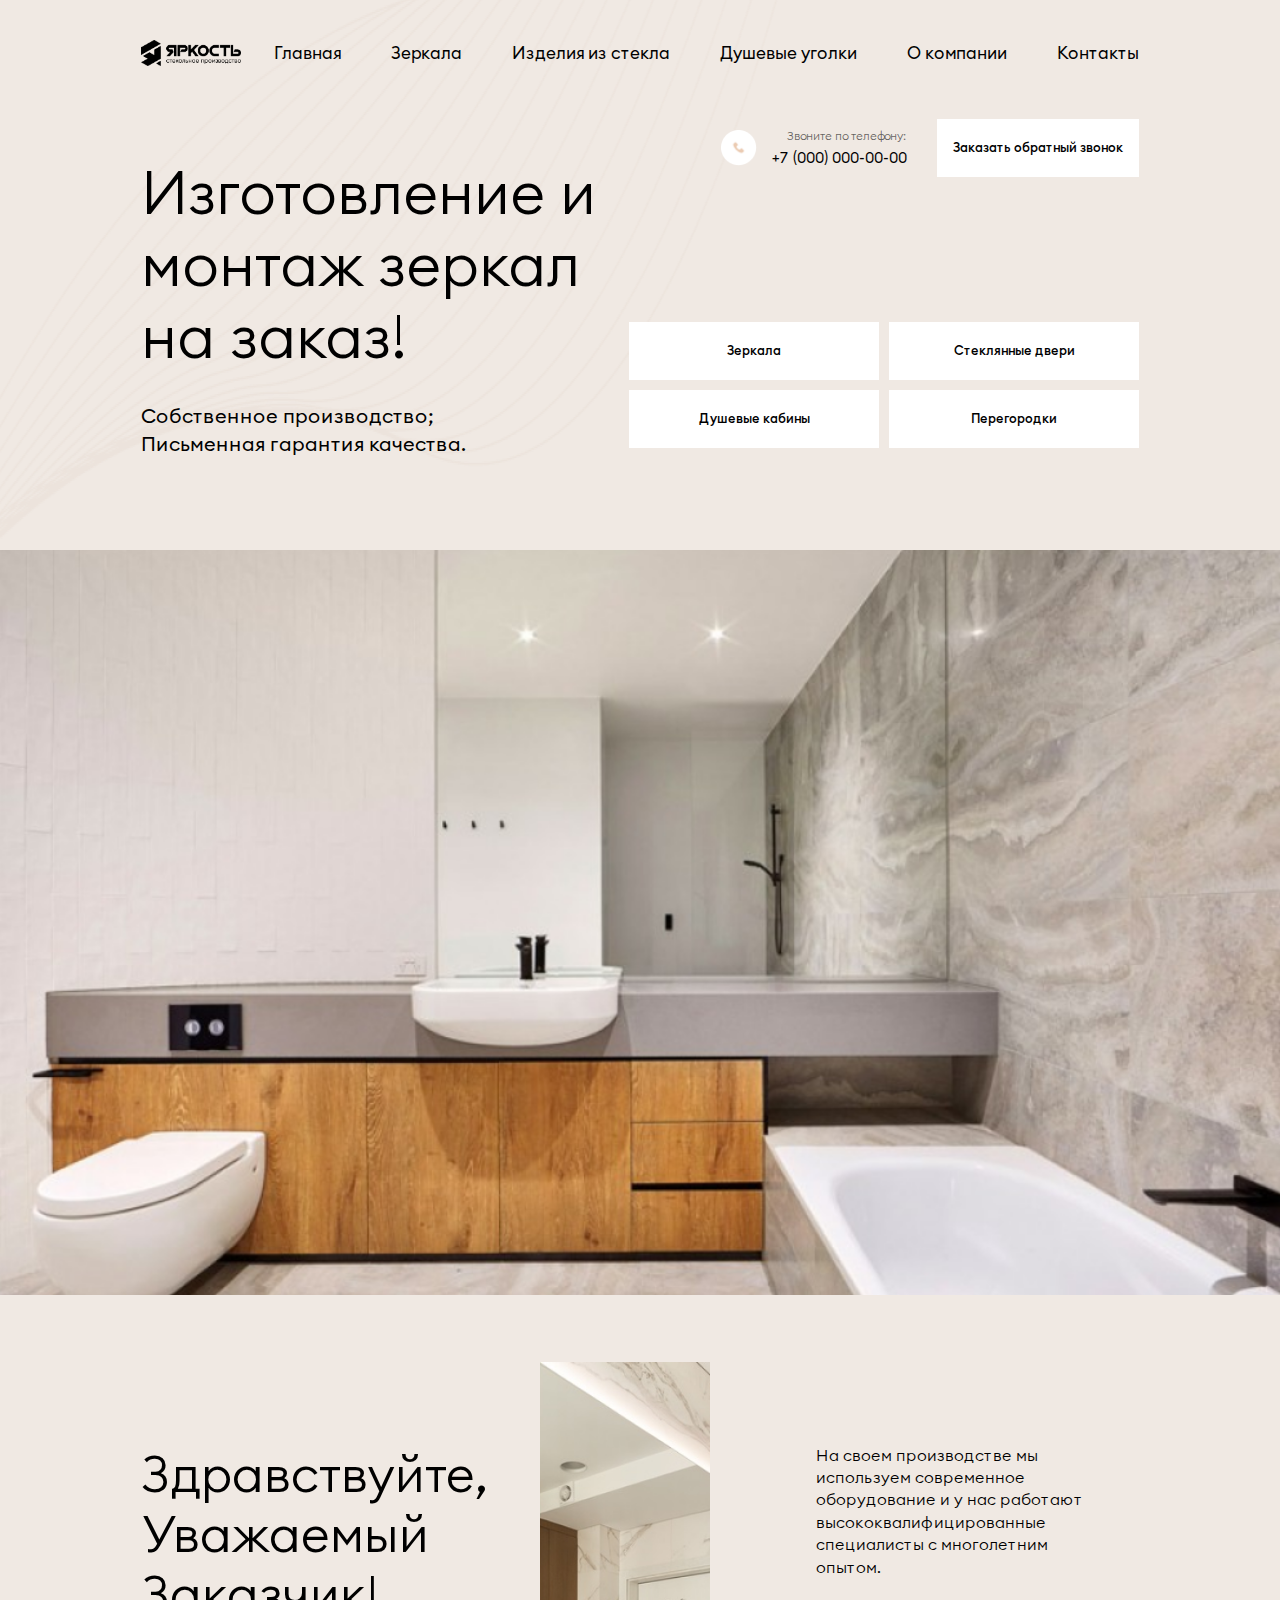
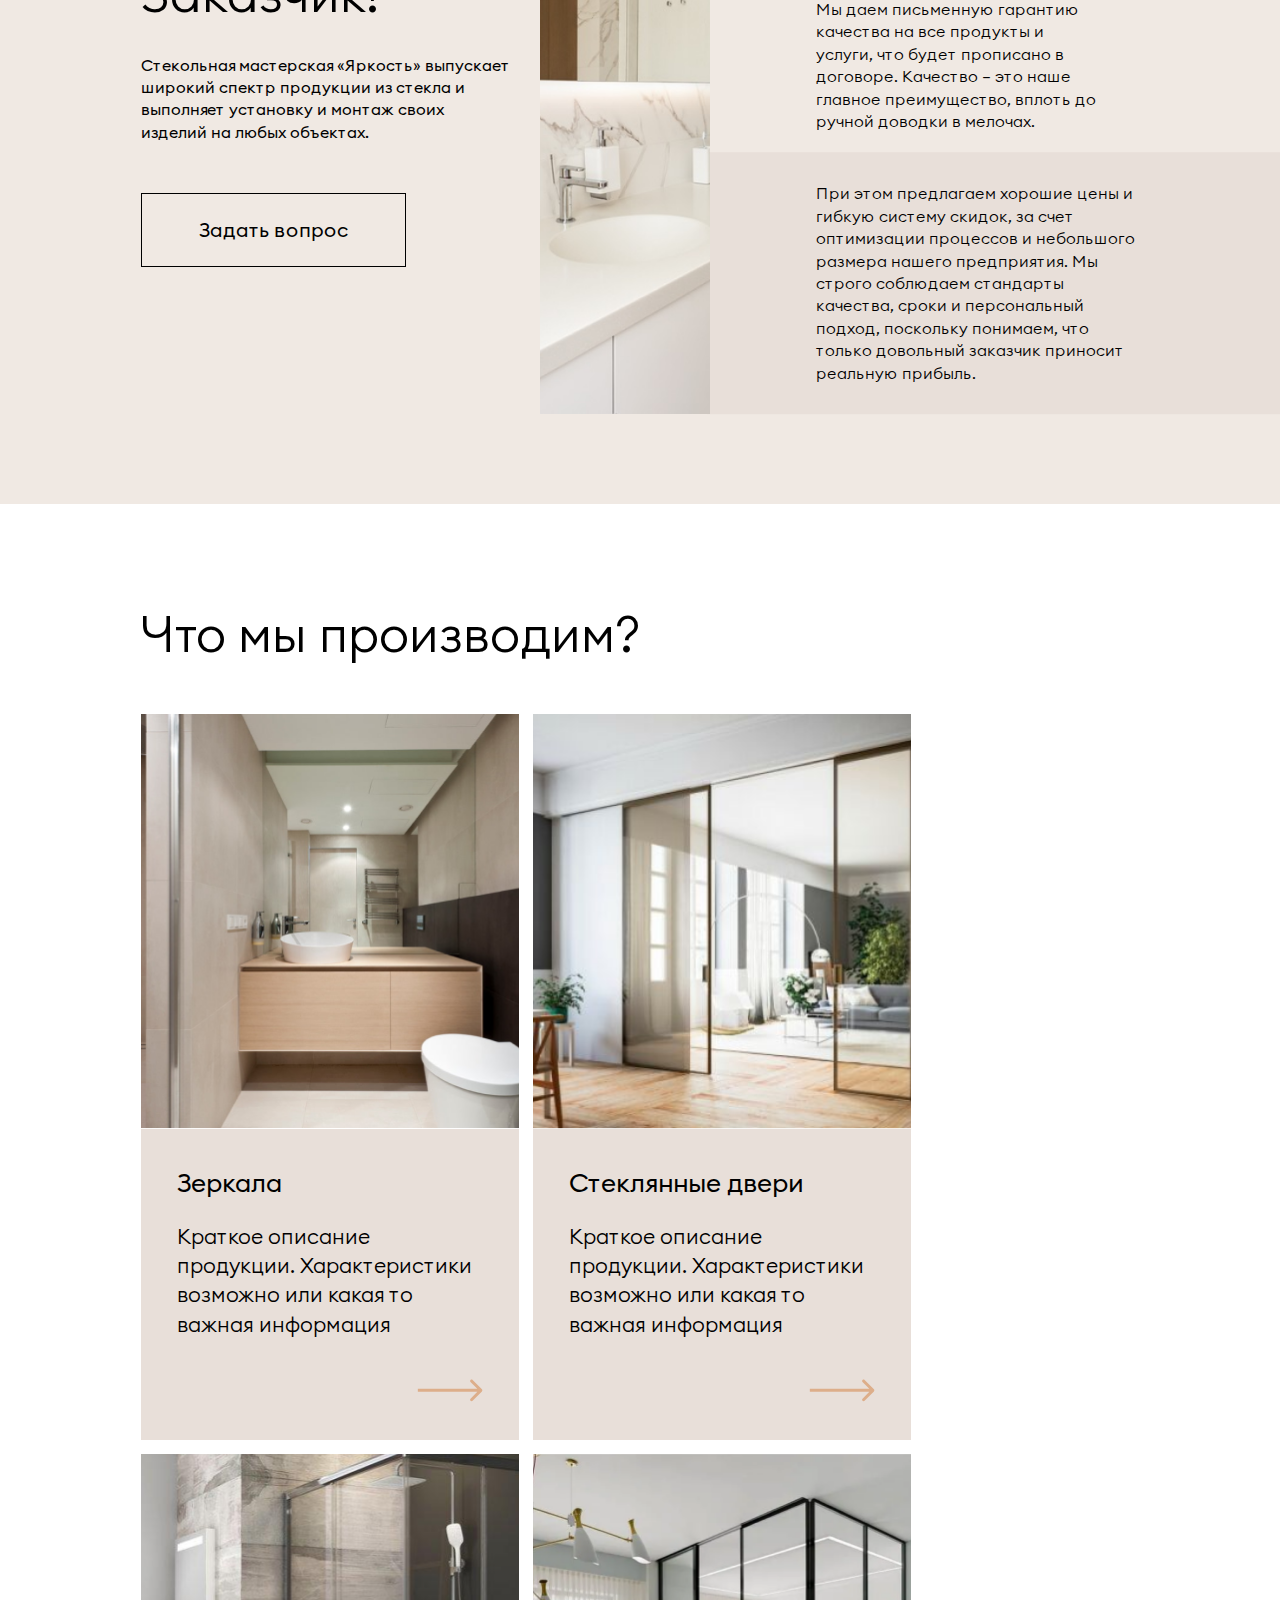
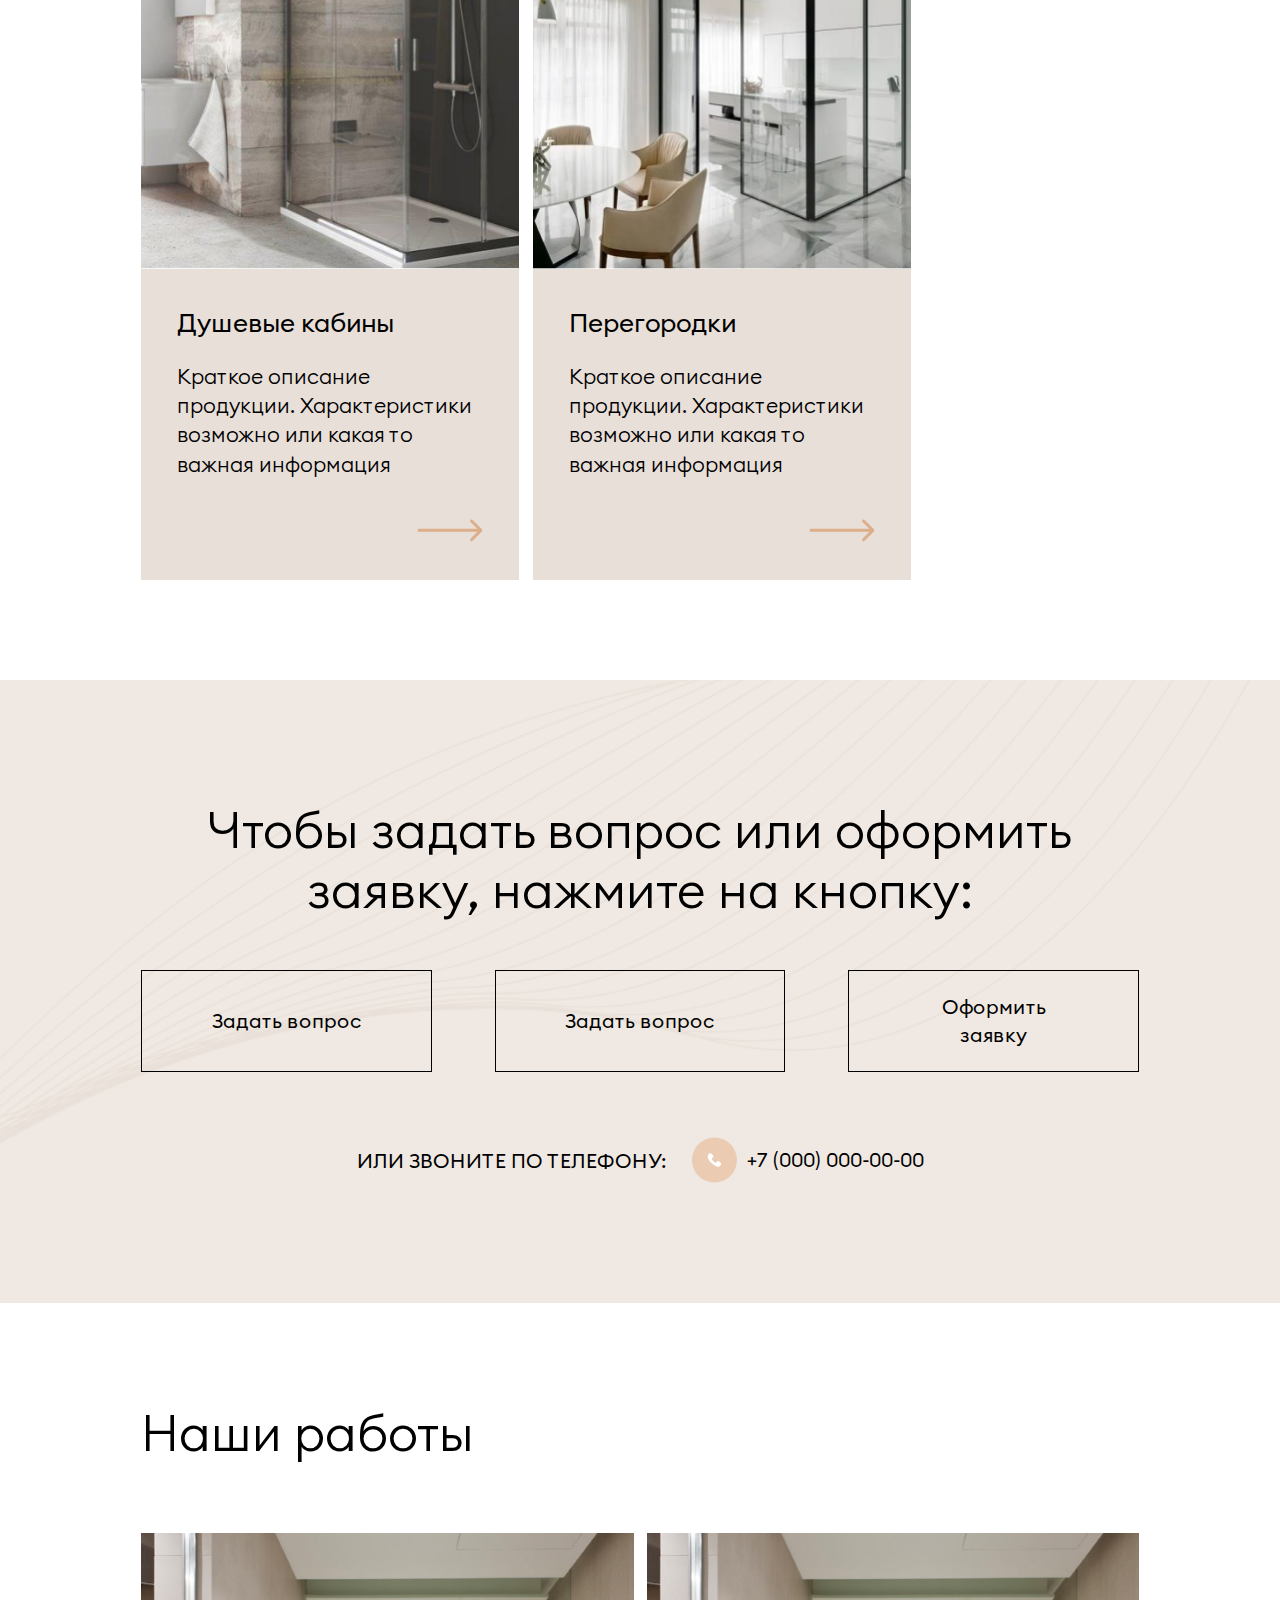
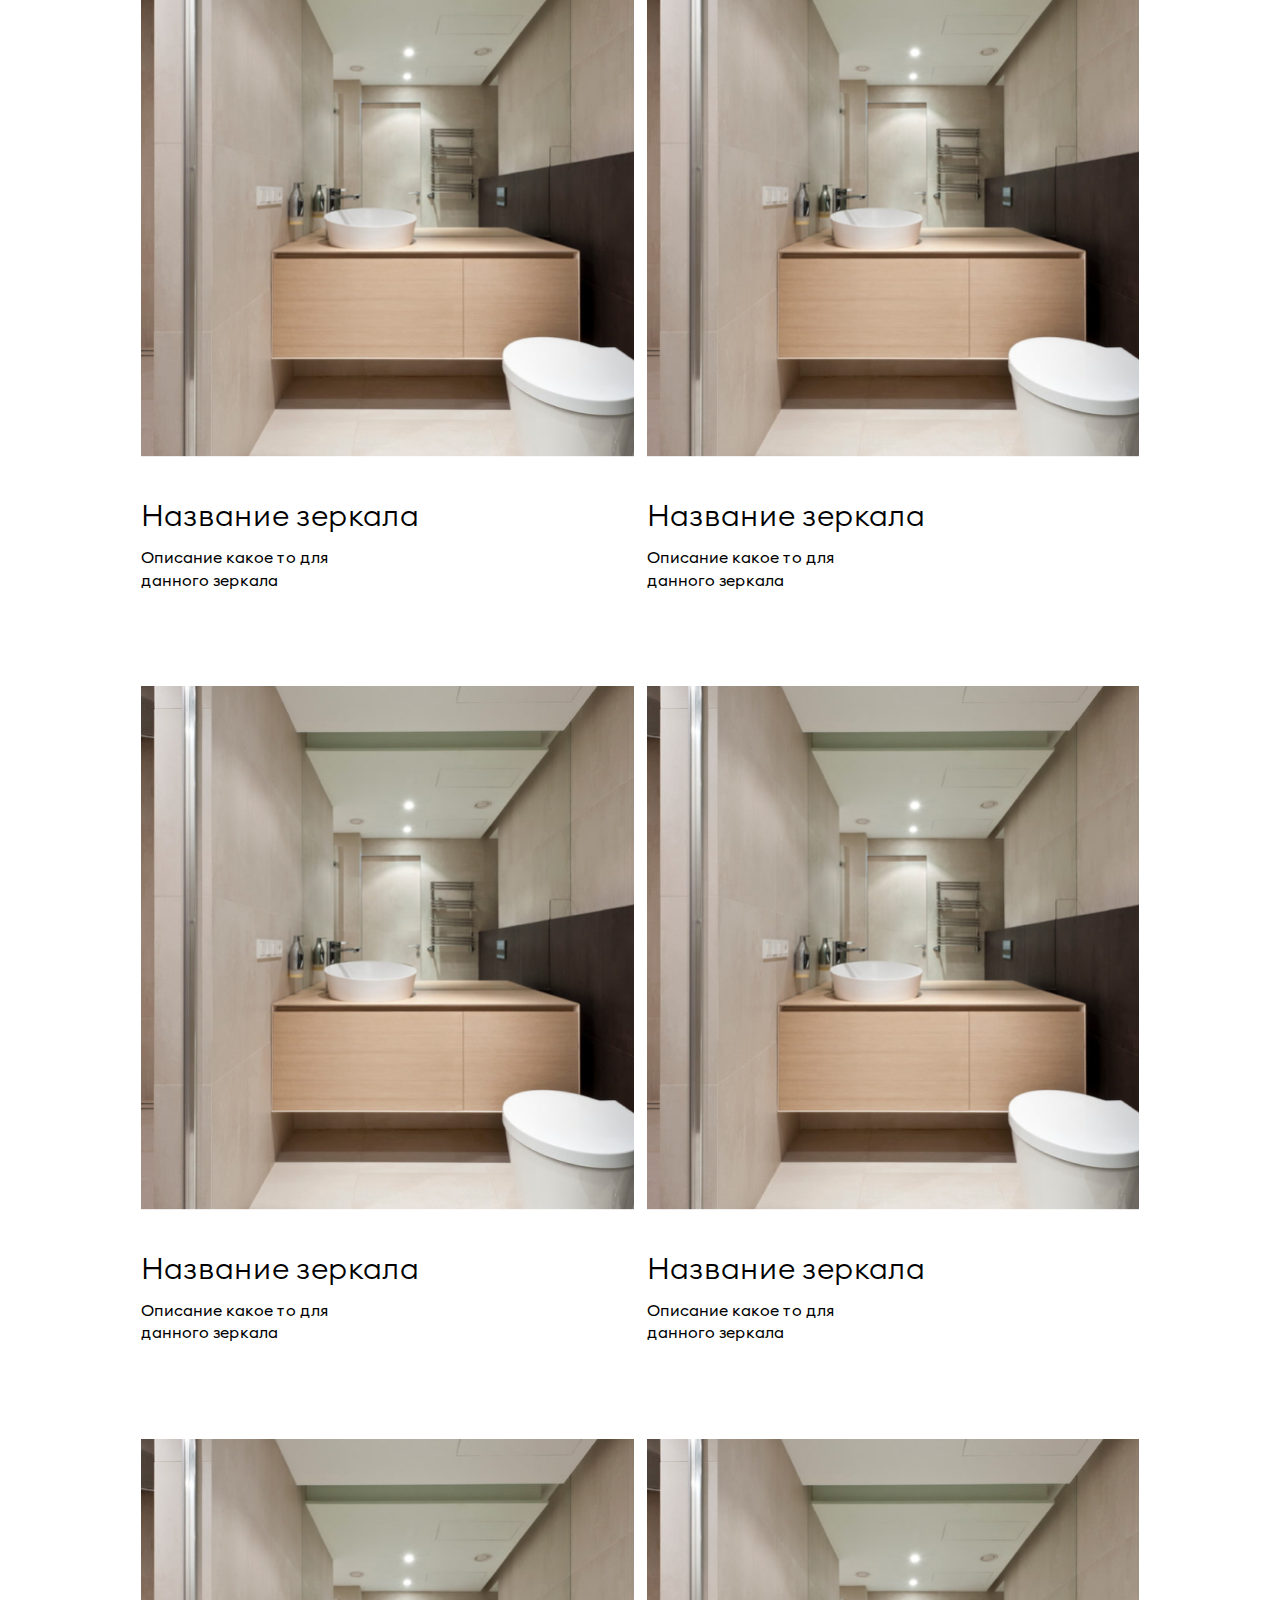
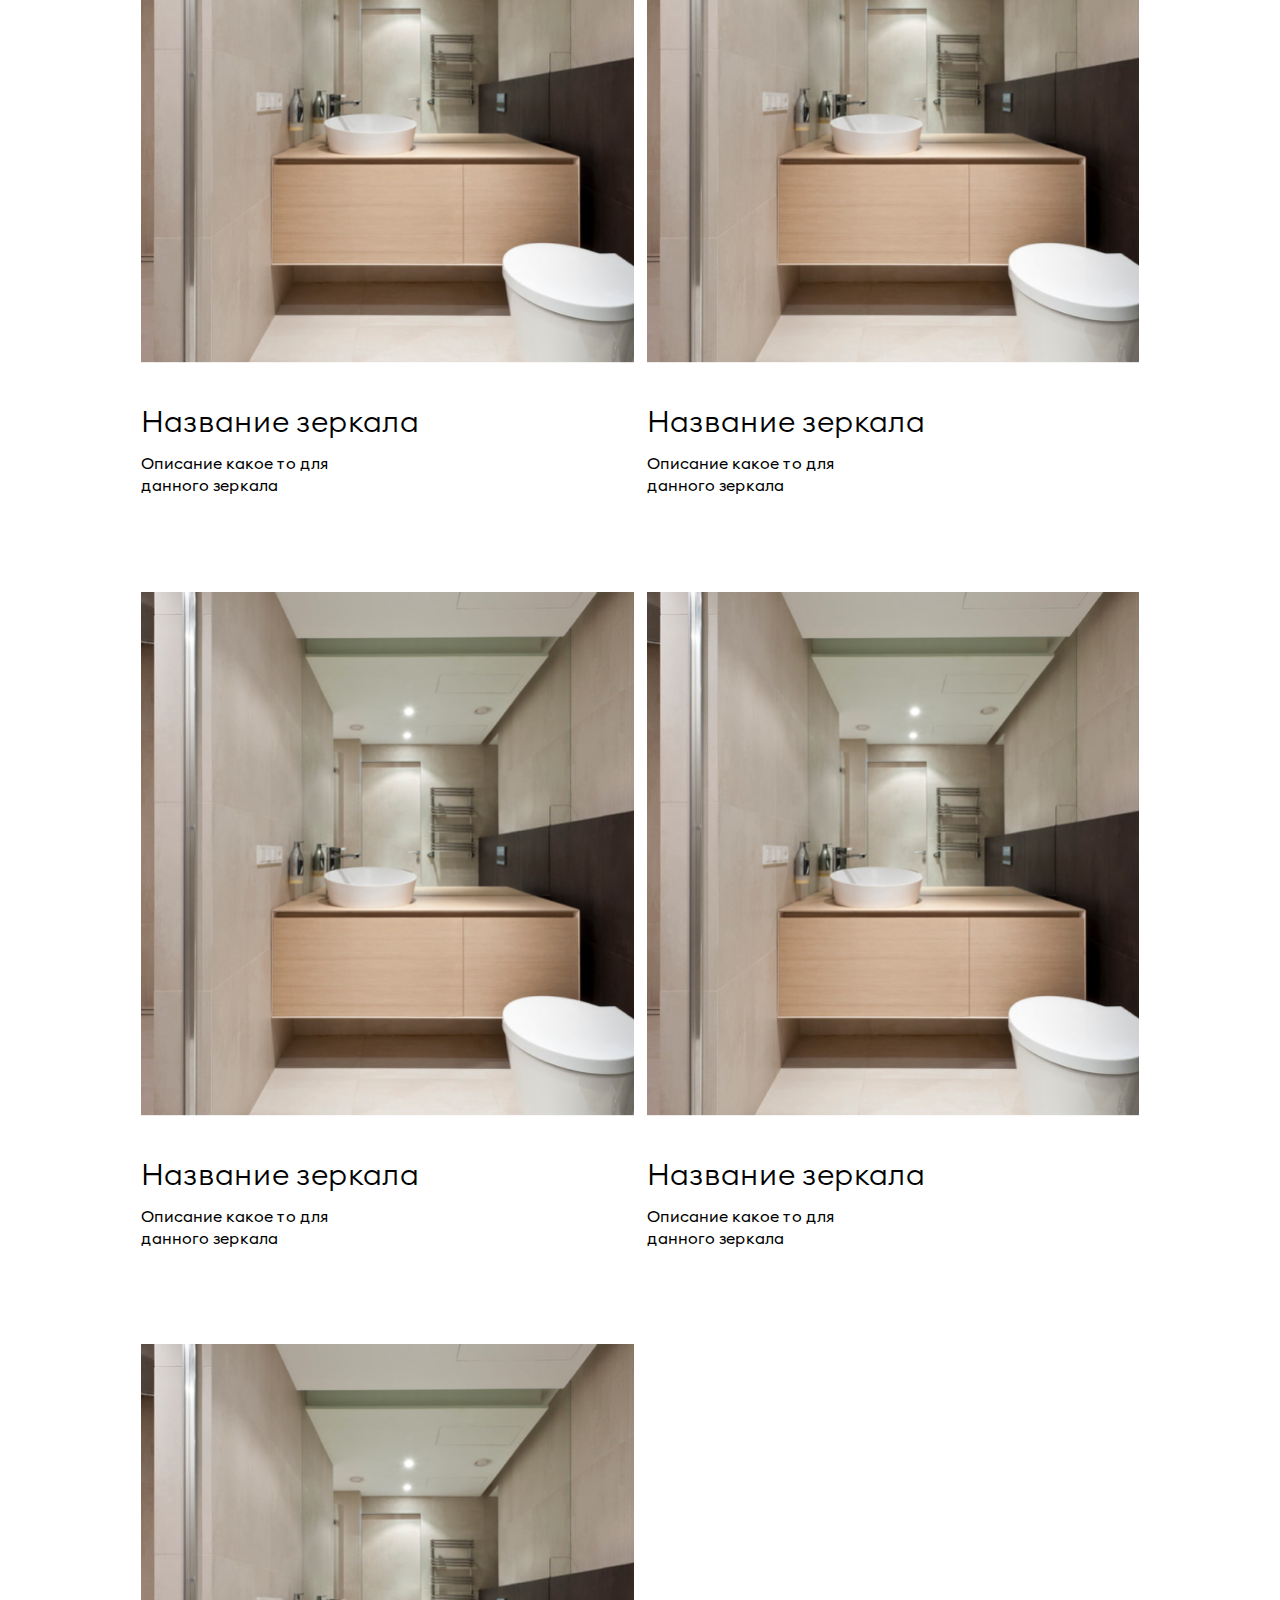
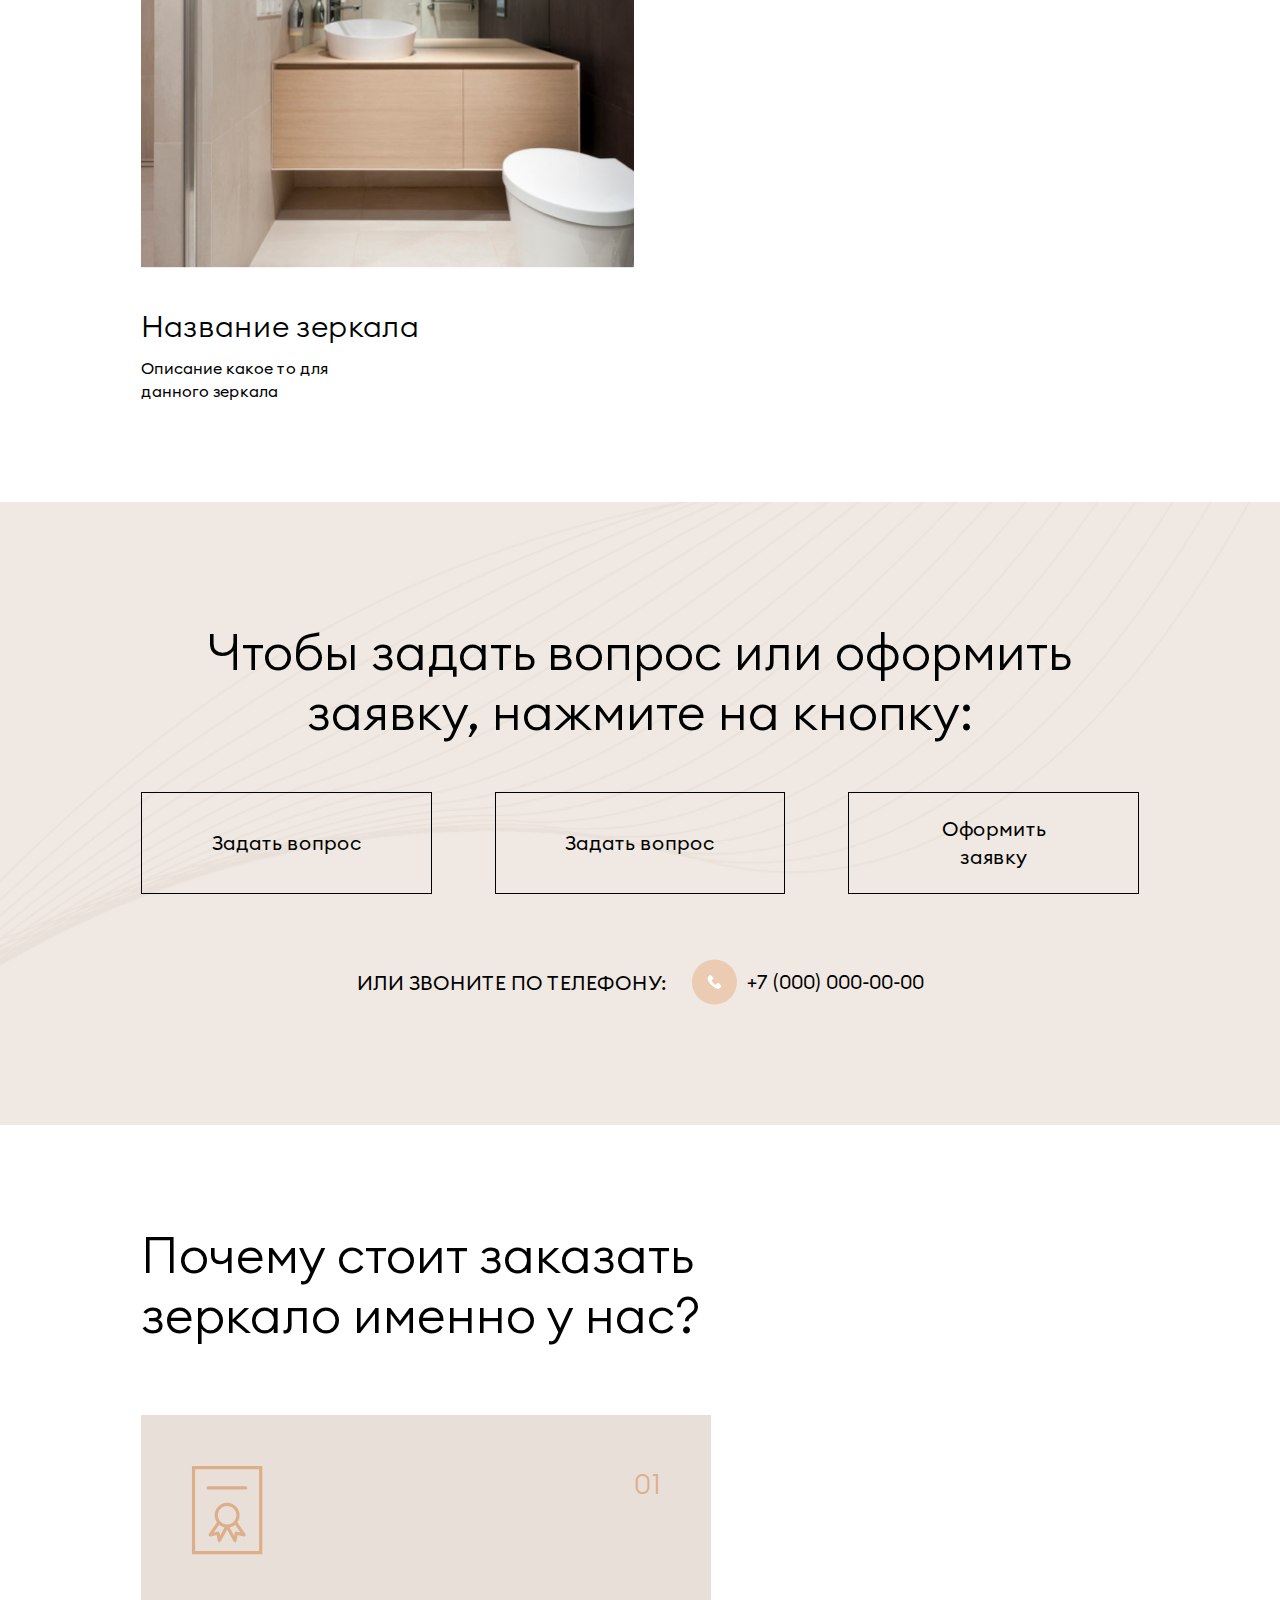
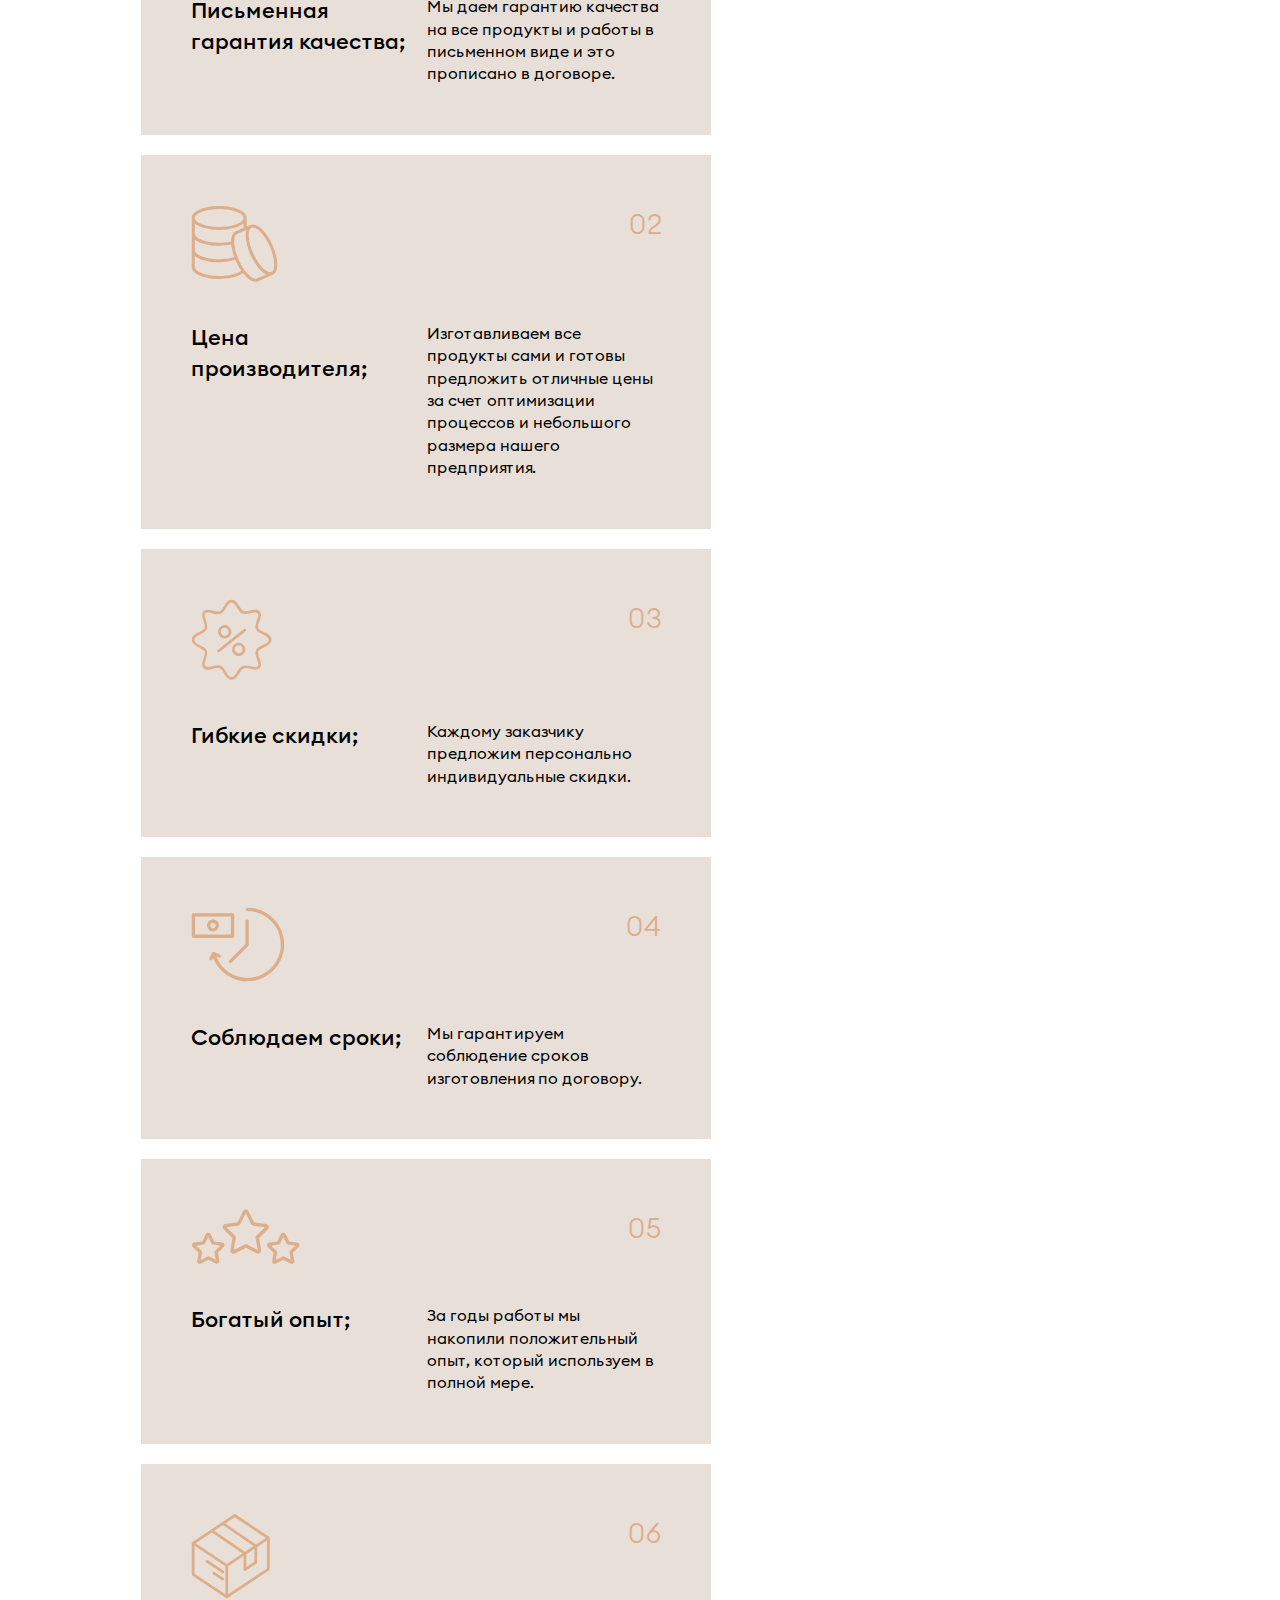
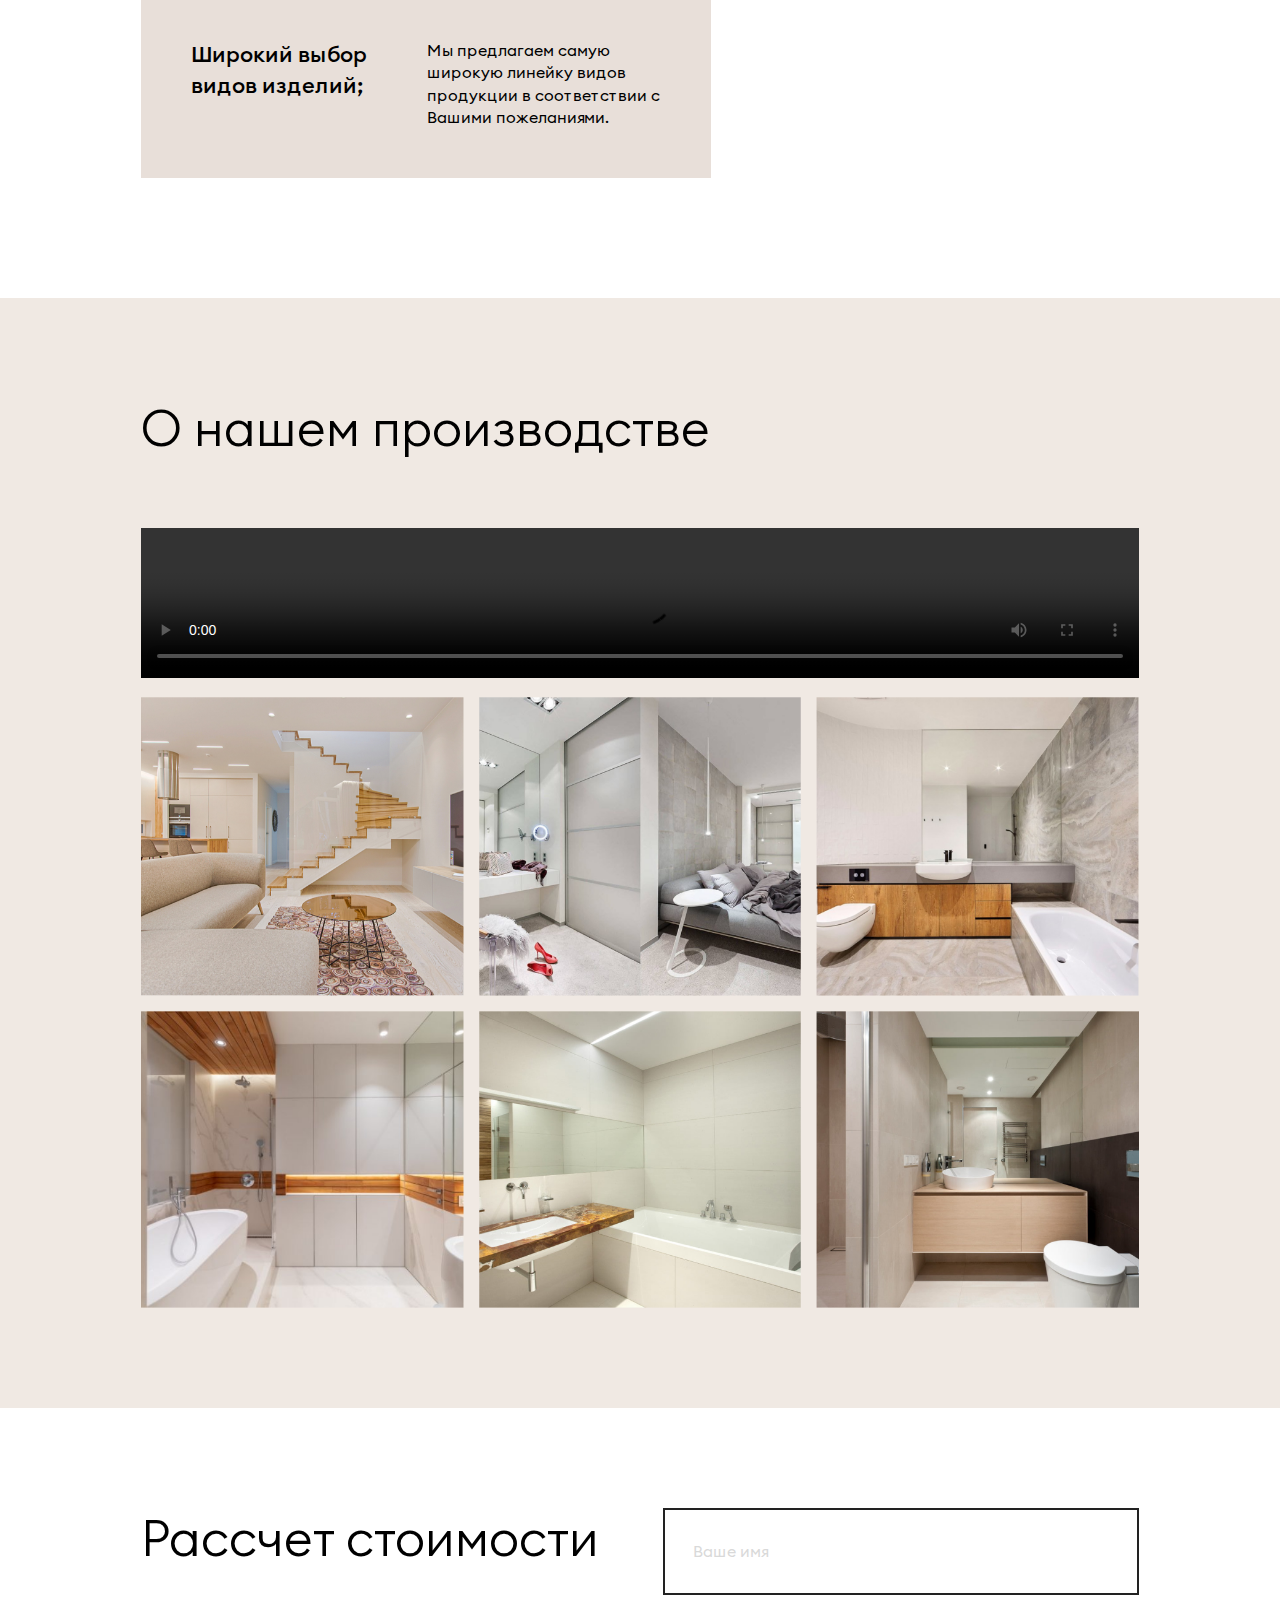
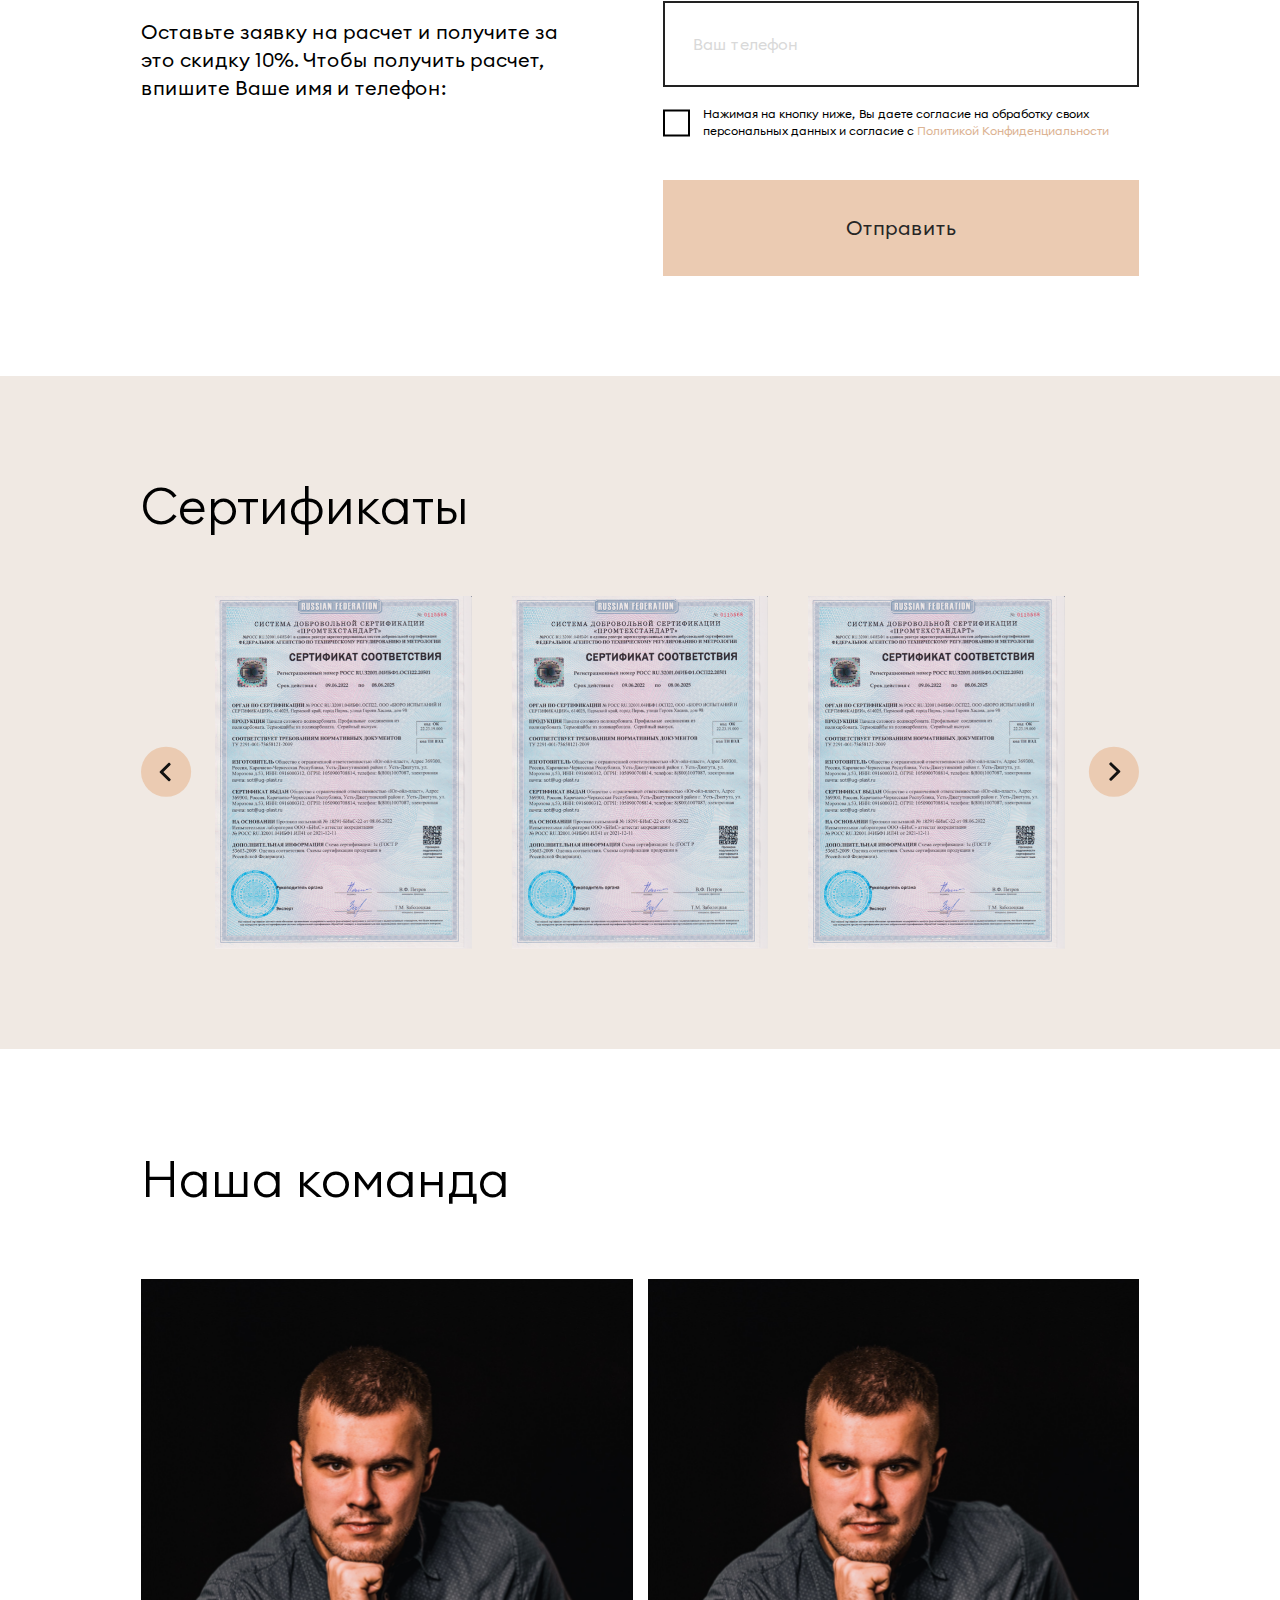
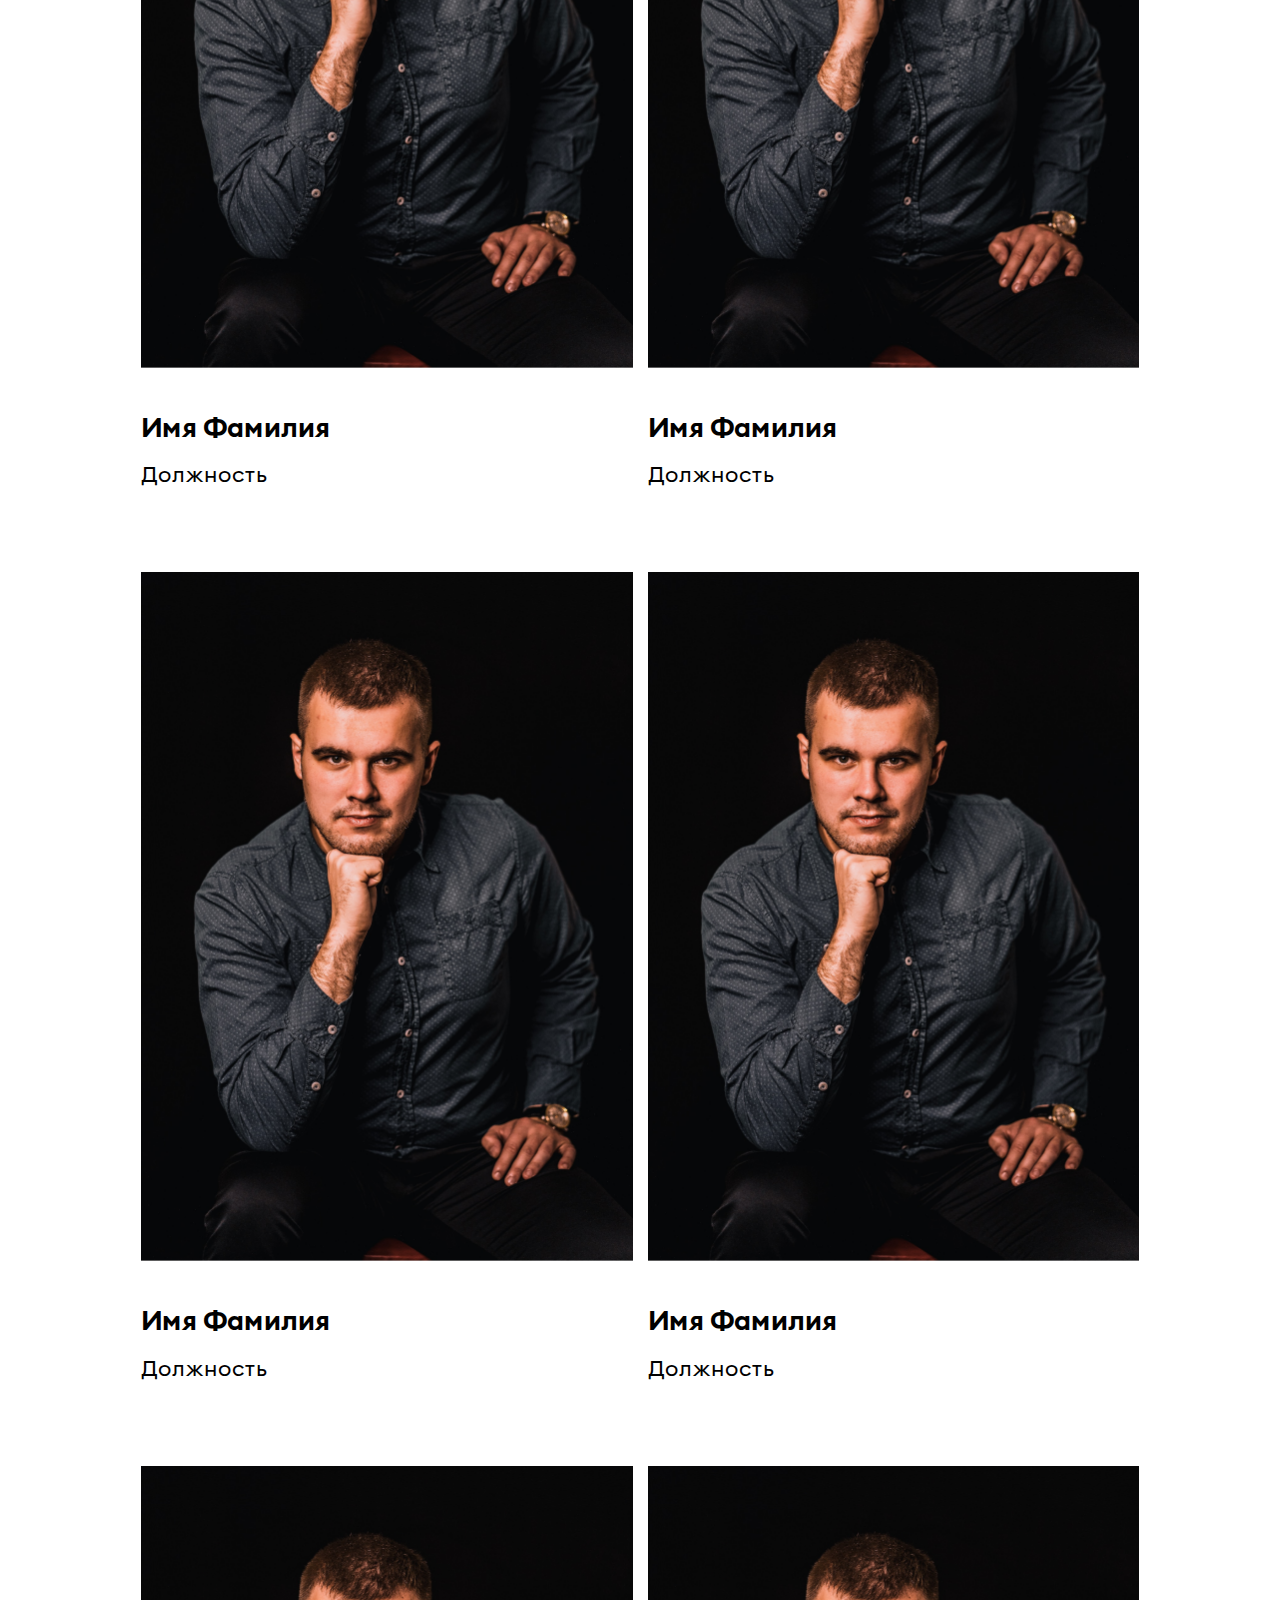
==== commit 455be6fa: "Add files via upload" ====
--- a/index.html
+++ b/index.html
@@ -14,19 +14,22 @@
     <script src="https://cdn.jsdelivr.net/npm/swiper@8/swiper-bundle.min.js"></script>
 </head>
 <body>
-    <header>
+    <header class="v2">
         <div class="container">
             <div class="logo">
                 <img src="/success/images/service/logo/logo-dark.png" alt="logo"/>
             </div>
-            <div class="feedback">
-                <img src="/success/images/service/icons/icon-phone.png" alt="phone"/>
-                <div class="info">
-                    <span>Звоните по телефону:</span>
-                    <a href="tel:+70000000000">+7 (000) 000-00-00</a>
-                </div>
-                <button class="btn-ui-1">Заказать обратный звонок</button>
-            </div>
+            
+            <nav>
+                <ul class="list">
+                    <li><a href="#">Главная</a></li>
+                    <li><a href="#">Зеркала</a></li>
+                    <li><a href="#">Изделия из стекла</a></li>
+                    <li><a href="#">Душевые уголки</a></li>
+                    <li><a href="#">О компании</a></li>
+                    <li><a href="#">Контакты</a></li>
+                </ul>
+            </nav>
 
             <button class="btn-ui-burger">
                 <svg width="69" height="69" viewBox="0 0 69 69" fill="none" xmlns="http://www.w3.org/2000/svg">
@@ -36,11 +39,23 @@
                     <line x1="20.1953" y1="26.0853" x2="48.8051" y2="26.0853" stroke="#FFFCFC" stroke-width="1.68293"/>
                 </svg>                    
             </button>
+
+            <div class="preList">
+                <div class="feedback">
+                    <img src="/success/images/service/icons/icon-phone.png" alt="phone"/>
+                    <div class="info">
+                        <span>Звоните по телефону:</span>
+                        <a href="tel:+70000000000">+7 (000) 000-00-00</a>
+                    </div>
+                    <button class="btn-ui-1">Заказать обратный звонок</button>
+                </div>
+            </div>
+
         </div>
     </header>    
-    <main class="main-page">
+    <main class="main-page mirror">
         <div class="background-images">
-            <img src="/success/images/service/bg/bg1.png" alt="bg" class="bg"/>
+            <img src="/success/images/service/bg/bg1.png" alt="bg" class="bg bgPreList"/>
             <img src="/success/images/service/bg/bg1-1.png" alt="bg" class="bg2"/>
         </div>
 
@@ -93,70 +108,63 @@
                 </div>
             </div>
         </section>
-        <section class="section__types">
-            <div class="container">
-                <div class="header">
-                    <h2>Изготовим зеркала любых видов, на Ваш вкус!</h2>
-                    <div class="warning">
-                        <p>Мы изготавливаем самые разные виды зеркал — от зеркал в хореографическую студию или спортзал, до зеркал в ванную или в гостиную коттеджа.</p>
-                    </div>
-                </div>
-                <div class="main">
-                    <div class="wrapper">
-                        <div class="num-wrapper">01</div>
-                        <p>Наша мастерская изготовит для Вас зеркала любых форм и размеров (в том числе и по нестандартным параметрам) 
-                            с доставкой и монтажом. При этом изготавливаем и устанавливаем изделия аккуратно, быстро и с учетом всех 
-                            Ваших требований.</p>
-                    </div>
-                    <div class="wrapper">
-                        <svg class="diff" width="27" height="35" viewBox="0 0 27 35" fill="none" xmlns="http://www.w3.org/2000/svg" xmlns:xlink="http://www.w3.org/1999/xlink">
-                            <mask id="mask0_24_1121" style="mask-type:alpha" maskUnits="userSpaceOnUse" x="0" y="0" width="27" height="35">
-                            <rect width="27" height="35" fill="url(#pattern0)"/>
-                            </mask>
-                            <g mask="url(#mask0_24_1121)">
-                            <rect x="-1.64844" width="29.6727" height="37.0909" fill="#8B8B8B"/>
-                            </g>
-                            <defs>
-                            <pattern id="pattern0" patternContentUnits="objectBoundingBox" width="1" height="1">
-                            <use xlink:href="#image0_24_1121" transform="translate(0 -0.00074711) scale(0.00166789 0.00128666)"/>
-                            </pattern>
-                            <image id="image0_24_1121" width="3020" height="777" xlink:href="[data-uri]"/>
-                            </defs>
-                        </svg>      
-
-                        <div class="num-wrapper">02</div>                      
-                        <p>С нашей помощью Вы можете реализовать любые идеи по 
-                            оформлению интерьера. Мы разработаем индивидуальный дизайн в соответствии с Вашими пожеланиями.</p>
-                    </div>
-
-                    <div class="wrapper">
-                        <svg class="diff" width="27" height="35" viewBox="0 0 27 35" fill="none" xmlns="http://www.w3.org/2000/svg" xmlns:xlink="http://www.w3.org/1999/xlink">
-                            <mask id="mask0_24_1121" style="mask-type:alpha" maskUnits="userSpaceOnUse" x="0" y="0" width="27" height="35">
-                            <rect width="27" height="35" fill="url(#pattern0)"/>
-                            </mask>
-                            <g mask="url(#mask0_24_1121)">
-                            <rect x="-1.64844" width="29.6727" height="37.0909" fill="#8B8B8B"/>
-                            </g>
-                            <defs>
-                            <pattern id="pattern0" patternContentUnits="objectBoundingBox" width="1" height="1">
-                            <use xlink:href="#image0_24_1121" transform="translate(0 -0.00074711) scale(0.00166789 0.00128666)"/>
-                            </pattern>
-                            <image id="image0_24_1121" width="3020" height="777" xlink:href="[data-uri]"/>
-                            </defs>
-                        </svg>    
-
-                        <div class="num-wrapper">03</div>
-                        <p>В своей работе мы используем только лучшие материалы, применяем фацетирование, полировку, пескоструйную обработку и многое другое, что придает нашим зеркалам особое качество и привлекательность.</p>
-                    </div>
-                    <div class="wrapper">
-                        <div class="num-wrapper">04</div>                      
-                        <p>А поскольку мы являемся относительно небольшим предприятием без раздутого штата, мы предлагаем хорошие цены 
-                            и систему гибких скидок персонально для каждого заказчика. Таким образом, обратившись к нам, Вы получите изысканный уникальный дизайнерский интерьер за небольшие деньги.</p>
-                    </div>
-
-                </div>
-
-                
+        <section class="section__what_m">
+            <div class="container">
+                <h2>Что мы производим?</h2>
+                <div class="container-grid">
+                    <div class="wrapper">
+                        <img src="/success/images/resourse/what_m/1.png" alt="m"/>
+                        <div class="main">
+                            <h3>Зеркала</h3>
+                            <p>Краткое описание продукции. Характеристики возможно или какая 
+                                то важная информация</p>
+                            <button class="btn-ui-none">
+                                <svg width="66" height="23" viewBox="0 0 66 23" fill="none" xmlns="http://www.w3.org/2000/svg">
+                                    <path d="M64.93 12.3764C65.5027 11.8036 65.5027 10.8751 64.93 10.3024L55.5969 0.96932C55.0242 0.3966 54.0956 0.3966 53.5229 0.96932C52.9502 1.54204 52.9502 2.47061 53.5229 3.04333L61.8189 11.3394L53.5229 19.6354C52.9502 20.2081 52.9502 21.1367 53.5229 21.7094C54.0956 22.2821 55.0242 22.2821 55.5969 21.7094L64.93 12.3764ZM0.831543 12.8059H63.893V9.87281H0.831543V12.8059Z" fill="#DDAE8A"/>
+                                </svg>                                
+                            </button>
+                        </div>
+                    </div>
+                    <div class="wrapper">
+                        <img src="/success/images/resourse/what_m/2.png" alt="m"/>
+                        <div class="main">
+                            <h3>Стеклянные двери</h3>
+                            <p>Краткое описание продукции. Характеристики возможно или какая 
+                                то важная информация</p>
+                            <button class="btn-ui-none">
+                                <svg width="66" height="23" viewBox="0 0 66 23" fill="none" xmlns="http://www.w3.org/2000/svg">
+                                    <path d="M64.93 12.3764C65.5027 11.8036 65.5027 10.8751 64.93 10.3024L55.5969 0.96932C55.0242 0.3966 54.0956 0.3966 53.5229 0.96932C52.9502 1.54204 52.9502 2.47061 53.5229 3.04333L61.8189 11.3394L53.5229 19.6354C52.9502 20.2081 52.9502 21.1367 53.5229 21.7094C54.0956 22.2821 55.0242 22.2821 55.5969 21.7094L64.93 12.3764ZM0.831543 12.8059H63.893V9.87281H0.831543V12.8059Z" fill="#DDAE8A"/>
+                                </svg>                                
+                            </button>
+                        </div>
+                    </div>
+                    <div class="wrapper">
+                        <img src="/success/images/resourse/what_m/3.png" alt="m"/>
+                        <div class="main">
+                            <h3>Душевые кабины</h3>
+                            <p>Краткое описание продукции. Характеристики возможно или какая 
+                                то важная информация</p>
+                            <button class="btn-ui-none">
+                                <svg width="66" height="23" viewBox="0 0 66 23" fill="none" xmlns="http://www.w3.org/2000/svg">
+                                    <path d="M64.93 12.3764C65.5027 11.8036 65.5027 10.8751 64.93 10.3024L55.5969 0.96932C55.0242 0.3966 54.0956 0.3966 53.5229 0.96932C52.9502 1.54204 52.9502 2.47061 53.5229 3.04333L61.8189 11.3394L53.5229 19.6354C52.9502 20.2081 52.9502 21.1367 53.5229 21.7094C54.0956 22.2821 55.0242 22.2821 55.5969 21.7094L64.93 12.3764ZM0.831543 12.8059H63.893V9.87281H0.831543V12.8059Z" fill="#DDAE8A"/>
+                                </svg>                                
+                            </button>
+                        </div>
+                    </div>
+                    <div class="wrapper full">
+                        <img src="/success/images/resourse/what_m/4.png" alt="m"/>
+                        <div class="main">
+                            <h3>Перегородки</h3>
+                            <p>Краткое описание продукции. Характеристики возможно или какая 
+                                то важная информация</p>
+                            <button class="btn-ui-none">
+                                <svg width="66" height="23" viewBox="0 0 66 23" fill="none" xmlns="http://www.w3.org/2000/svg">
+                                    <path d="M64.93 12.3764C65.5027 11.8036 65.5027 10.8751 64.93 10.3024L55.5969 0.96932C55.0242 0.3966 54.0956 0.3966 53.5229 0.96932C52.9502 1.54204 52.9502 2.47061 53.5229 3.04333L61.8189 11.3394L53.5229 19.6354C52.9502 20.2081 52.9502 21.1367 53.5229 21.7094C54.0956 22.2821 55.0242 22.2821 55.5969 21.7094L64.93 12.3764ZM0.831543 12.8059H63.893V9.87281H0.831543V12.8059Z" fill="#DDAE8A"/>
+                                </svg>                                
+                            </button>
+                        </div>
+                    </div>
+                </div>
             </div>
         </section>
         <section class="section__feedback">
@@ -178,7 +186,6 @@
                 </p>
             </div>
         </section>
-
         <section class="section__ourWork">
             <div class="container">
                 <h2>Наши работы</h2>
@@ -248,7 +255,6 @@
                 </div>
             </div>
         </section>
-
         <section class="section__feedback">
             <div class="container">
                 <h2>Чтобы задать вопрос или оформить заявку, нажмите на кнопку:</h2>
@@ -268,7 +274,6 @@
                 </p>
             </div>
         </section>
-
         <section class="section__why">
             <div class="container">
                 <h2>Почему стоит заказать зеркало именно у нас?</h2>
@@ -371,7 +376,6 @@
                 </div>
             </div>
         </section>
-
         <section class="section__about">
             <div class="container">
                 <h2>О нашем производстве</h2>
@@ -395,7 +399,6 @@
                 </div>
             </div>
         </section>
-
         <section class="section__price">
             <div class="container">
                 <div class="left">
@@ -415,7 +418,6 @@
                 </div>
             </div>
         </section>
-
         <section class="section__sert">
             <div class="container">
                 <h2>Сертификаты</h2>
@@ -466,7 +468,6 @@
                 </div>
             </div>
         </section>
-
         <section class="section__team">
             <div class="container">
                 <h2>Наша команда</h2>
@@ -504,7 +505,6 @@
                 </div>
             </div>
         </section>
-
         <section class="section__rewievs">
             <div class="container">
                 <h2>Отзывы наших клиентов</h2>
@@ -580,7 +580,6 @@
                 </div>
             </div>
         </section>
-
         <section class="section__feedback white_theme">
             <div class="container">
                 <h2>Чтобы задать вопрос или оформить заявку, нажмите на кнопку:</h2>
--- a/success/style/style.min.css
+++ b/success/style/style.min.css
@@ -1 +1 @@
-@import "scss/fonts/fonts.css";html{-webkit-text-size-adjust:100%}html:focus-within{scroll-behavior:smooth}body{-webkit-text-size-adjust:100%;-moz-text-size-adjust:100%;-ms-text-size-adjust:100%;text-size-adjust:100%;position:relative;width:100%;min-height:100vh;-moz-osx-font-smoothing:grayscale;-webkit-font-smoothing:antialiased;text-rendering:optimizeSpeed}*,:after,:before{-webkit-box-sizing:border-box;box-sizing:border-box}a:not([class]){-webkit-text-decoration-skip:ink;text-decoration-skip-ink:auto}a,abbr,acronym,address,applet,article,aside,audio,b,big,blockquote,body,canvas,caption,center,cite,code,dd,del,details,dfn,div,dl,dt,em,embed,fieldset,figcaption,figure,footer,form,h1,h2,h3,h4,h5,h6,header,hgroup,html,i,iframe,img,ins,kbd,label,legend,li,mark,menu,nav,object,ol,output,p,pre,q,ruby,s,samp,section,small,span,strike,strong,sub,summary,sup,table,tbody,td,tfoot,th,thead,time,tr,tt,u,ul,var,video{font-size:100%;font:inherit;margin:0;padding:0;border:0;vertical-align:baseline}:focus{outline:0}article,aside,details,figcaption,figure,footer,header,hgroup,main,menu,nav,section{display:block}ol,ul{list-style:none}blockquote,q{quotes:none}blockquote:after,blockquote:before,q:after,q:before{content:"";content:none}input,input:required{-webkit-box-shadow:none;box-shadow:none}input:-webkit-autofill,input:-webkit-autofill:active,input:-webkit-autofill:focus,input:-webkit-autofill:hover{-webkit-box-shadow:0 0 0 30px white inset}input[type=search]::-webkit-search-cancel-button,input[type=search]::-webkit-search-decoration,input[type=search]::-webkit-search-results-button,input[type=search]::-webkit-search-results-decoration{-webkit-appearance:none;-moz-appearance:none}input[type=search]{-webkit-appearance:none;-moz-appearance:none;-webkit-box-sizing:content-box;box-sizing:content-box}textarea{overflow:auto;vertical-align:top;resize:vertical}input:focus{outline:none}audio,canvas,video{display:inline-block;max-width:100%}audio:not([controls]){display:none;height:0}[hidden]{display:none}a:active,a:hover{outline:none}img{max-width:100%;display:inline-block;vertical-align:middle;height:auto}picture{display:inline-block}button,input{line-height:normal}button,select{text-transform:none}button,html input[type=button],input[type=reset],input[type=submit]{-webkit-appearance:button;cursor:pointer;border:0;background:transparent}button[disabled],html input[disabled]{cursor:default}[disabled]{pointer-events:none}input[type=checkbox],input[type=radio]{padding:0}input[type=search]{-webkit-appearance:textfield;-webkit-box-sizing:content-box;box-sizing:content-box}input[type=search]::-webkit-search-cancel-button,input[type=search]::-webkit-search-decoration{-webkit-appearance:none}button::-moz-focus-inner,input::-moz-focus-inner{border:0;padding:0}button{border:0;background:transparent}textarea{overflow:auto;vertical-align:top;resize:vertical}table{border-collapse:collapse;border-spacing:0;text-indent:0}hr{-webkit-box-sizing:content-box;box-sizing:content-box;overflow:visible;background:#000;border:0;height:1px;line-height:0;margin:0;padding:0;page-break-after:always;width:100%}pre{font-family:monospace,monospace;font-size:100%}a{background-color:transparent}abbr[title]{border-bottom:none;text-decoration:none}code,kbd,pre,samp{font-family:monospace,monospace}small{font-size:75%}sub,sup{font-size:75%;line-height:0;position:relative;vertical-align:baseline}sub{bottom:-5px}sup{top:-5px}button,input,optgroup,select,textarea{font-family:inherit;font-size:100%;line-height:1;margin:0;padding:0}button,input{overflow:visible}button,select{text-transform:none}[type=button],[type=reset],[type=submit],button{-webkit-appearance:button}[type=button]::-moz-focus-inner,[type=reset]::-moz-focus-inner,[type=submit]::-moz-focus-inner,button::-moz-focus-inner{border-style:none;padding:0;outline:0}legend{color:inherit;white-space:normal;display:block;border:0;max-width:100%;width:100%}fieldset{min-width:0}body:not(:-moz-handler-blocked) fieldset{display:block}progress{vertical-align:baseline}[type=number]::-webkit-inner-spin-button,[type=number]::-webkit-outer-spin-button{height:auto}[type=search]{-webkit-appearance:textfield;outline-offset:-2px}[type=search]::-webkit-search-decoration{-webkit-appearance:none}::-webkit-file-upload-button{-webkit-appearance:button;font:inherit}summary{display:list-item}template{display:none}body{background:#F0E9E3;font-family:"Euclid Circular B",sans-serif;font-weight:400}body,html{overflow-x:hidden}*{-webkit-box-sizing:border-box;box-sizing:border-box}.btn-ui-burger{display:none}.container{width:100%;max-width:1600px;margin-left:auto;margin-right:auto}.btn-ui-none{background:transparent;border:transparent;cursor:pointer}.btn-ui-1{font-weight:500;font-size:12.7634px;line-height:140%;color:#000000;padding:20px 16px;border:none;background:white;cursor:pointer}.btn-ui-2{font-family:"Euclid Circular B";font-style:normal;font-weight:400;font-size:22px;line-height:140%;color:#000000;padding:31px;padding-left:100px;padding-right:100px;border:solid 1px #000000}.btn-ui-3{font-family:"Euclid Circular B";font-style:normal;font-weight:400;font-size:24.5161px;line-height:140%;color:#262626;padding:40px;padding-left:50px;padding-right:50px;background:#EBCBB2;border:1.22581px solid #EBCBB2}.btn-ui-form{width:100%;height:auto;font-family:"Euclid Circular B";font-style:normal;font-weight:400;font-size:22.6891px;line-height:140%;color:black;-webkit-transition:0.3s ease-in-out;transition:0.3s ease-in-out;padding:30px 28px;background:transparent;border:2px solid #222222}.btn-ui-form::-webkit-input-placeholder{color:#D9D9D9}.btn-ui-form::-moz-placeholder{color:#D9D9D9}.btn-ui-form:-ms-input-placeholder{color:#D9D9D9}.btn-ui-form::-ms-input-placeholder{color:#D9D9D9}.btn-ui-form::placeholder{color:#D9D9D9}.btn-ui-scroll{padding:27px;border:solid 2px #C3BEB9;border-radius:50%;position:relative;-webkit-transition:0.1s ease-in-out;transition:0.1s ease-in-out}.btn-ui-scroll:active{background:#c3c0be}.btn-ui-scroll:hover:after{left:-80px;-webkit-transform:translateY(-50%) rotate(70deg);transform:translateY(-50%) rotate(70deg);top:10%}.btn-ui-scroll:hover>svg{-webkit-transform:rotate(-360deg);transform:rotate(-360deg)}.btn-ui-scroll:after{content:"";-webkit-transition:0.3s ease-in-out;transition:0.3s ease-in-out;position:absolute;left:-20px;top:50%;-webkit-transform:translateY(-50%);transform:translateY(-50%);width:50px;height:80px;background:#F0E9E3;z-index:0}.btn-ui-scroll>svg{position:relative;-webkit-transition:0.5s ease-in-out;transition:0.5s ease-in-out;z-index:1}header{padding-top:40px;padding-bottom:40px;margin-bottom:50px}header>.container{display:-webkit-box;display:-ms-flexbox;display:flex;-webkit-box-pack:justify;-ms-flex-pack:justify;justify-content:space-between;-webkit-box-align:center;-ms-flex-align:center;align-items:center}header>.container>.logo>img{max-width:200px}header>.container>.feedback{display:-webkit-box;display:-ms-flexbox;display:flex;-webkit-box-align:center;-ms-flex-align:center;align-items:center}header>.container>.feedback>img{width:36px;height:36px;-o-object-fit:cover;object-fit:cover;margin-right:15px}header>.container>.feedback>.info{margin-right:30px}header>.container>.feedback>.info>span{display:block;font-weight:300;font-size:11.7545px;line-height:130%;text-align:right;color:rgba(0,0,0,0.6);margin-bottom:4px}header>.container>.feedback>.info>a{font-weight:400;font-size:15px;line-height:130%;text-align:right;color:#000000;text-decoration:none}header>.container>.feedback>.info>a:hover{text-decoration:underline}footer{padding-top:120px;padding-bottom:120px}footer>.container>.column1{display:-ms-grid;display:grid;-ms-grid-columns:(1fr)[4];grid-template-columns:repeat(4,1fr);margin-bottom:72px}footer>.container>.column1>.wrapper.logo>a{font-family:"Euclid Circular B";font-style:normal;font-weight:400;font-size:16.7895px;line-height:130%;text-decoration-line:underline;color:#DDAE8A;margin-top:53px;display:block}footer>.container>.column1>.wrapper.logo>img{max-width:220px}footer>.container>.column1>.wrapper.list>h3{font-family:"Euclid Circular B";font-style:normal;font-weight:500;font-size:19.188px;line-height:130%;color:#000000;margin-bottom:24px}footer>.container>.column1>.wrapper.list>.list>li{font-family:"Euclid Circular B";font-style:normal;font-weight:300;font-size:16.7895px;line-height:120%;color:#000000;margin-bottom:12px}footer>.container>.column1>.wrapper.list>.list>li:last-child{margin-bottom:0}footer>.container>.column1>.wrapper.list>.list>li>a{font-family:"Euclid Circular B";font-style:normal;font-weight:300;font-size:16.7895px;line-height:120%;color:#000000;text-decoration:none}footer>.container>.column1>.wrapper.button>a{display:none}footer>.container>.column2{margin-bottom:59px}footer>.container>.column2>iframe{width:100%;height:600px}footer>.container>.column3{display:-webkit-box;display:-ms-flexbox;display:flex;-webkit-box-pack:justify;-ms-flex-pack:justify;justify-content:space-between;-webkit-box-align:center;-ms-flex-align:center;align-items:center}footer>.container>.column3>.title{font-family:"Euclid Circular B";font-style:normal;font-weight:300;font-size:16.7895px;line-height:120%;color:#000000}footer>.container>.column3>.powerd{font-family:"Euclid Circular B";font-style:normal;font-weight:300;font-size:16.7895px;line-height:120%;color:#000000}footer>.container>.column3>.powerd>a{color:#E1AA7F;text-decoration:underline}@media (max-width:1600px){.container{max-width:1160px}.btn-ui-2{padding:22px 57px;font-size:20px}.btn-ui-3{padding:33px 180px;font-size:20px}}@media (max-width:1400px){.container{max-width:998px}footer>.container>.column1{-ms-grid-columns:(1fr)[3];grid-template-columns:repeat(3,1fr)}footer>.container>.column1>.wrapper.button{margin-top:60px}}@media (max-width:1100px){.container{max-width:600px}.btn-ui-1{padding:16px 20px}.btn-ui-2{font-size:14px;padding:21px 46px}footer>.container>.column1>.wrapper.logo{-ms-grid-column:1;grid-column-start:1;-ms-grid-column-span:3;grid-column-end:4;display:-webkit-box;display:-ms-flexbox;display:flex;-webkit-box-pack:justify;-ms-flex-pack:justify;justify-content:space-between;margin-bottom:50px}footer>.container>.column1>.wrapper.logo>img{max-width:214px;height:60px}footer>.container>.column1>.wrapper.logo>a{position:relative;bottom:-73px;font-size:14px}}@media (max-width:640px){.container{max-width:350px}.btn-ui-burger{display:block}.btn-ui-3{text-align:center;padding:30px;width:100%}footer>.container>.column1>.wrapper.button>a{display:block;font-family:"Euclid Circular B";font-style:normal;font-weight:400;font-size:14px;line-height:130%;text-decoration-line:underline;color:#E1AA7F;margin-bottom:30px}footer>.container>.column3{display:block}footer>.container>.column3>span{font-size:16px}footer>.container>.column3>span:first-child{display:block;margin-bottom:30px}}main.main-page{overflow-x:hidden}main.main-page>.background-images>.bg{position:absolute;left:50%;top:0;-webkit-transform:translateX(-15px);transform:translateX(-15px);z-index:-1}main.main-page>.background-images>.bg2{position:absolute;left:26%;top:0;-webkit-transform:translateX(-50%);transform:translateX(-50%);z-index:-2}main.main-page>.section__main{overflow:hidden}main.main-page>.section__main>.container>.header-block>.main>h1{font-weight:300;font-size:60px;line-height:120%;max-width:675px;color:#000000;margin-bottom:30px}main.main-page>.section__main>.container>.header-block>.main>p{font-weight:400;font-size:20px;line-height:140%;color:#000000;margin-bottom:50px;max-width:346px}main.main-page>.section__main>.container>.header-block>.button-wrapper{margin-bottom:60px;display:-ms-grid;display:grid;-ms-grid-columns:270px 10px 270px;grid-template-columns:270px 270px;grid-gap:10px}main.main-page>.section__main>.container>.header-block>.button-wrapper>button{width:100%;height:auto;text-align:center}main.main-page>.section__main>.container>.bottom-block{position:relative;display:-ms-grid;display:grid;padding-bottom:120px;-ms-grid-columns:50% 50%;grid-template-columns:50% 50%}main.main-page>.section__main>.container>.bottom-block>.bg-images{width:100%;position:absolute}main.main-page>.section__main>.container>.bottom-block>.bg-images>.bg{position:absolute;left:585px;top:50px;width:200px;height:auto;display:block}main.main-page>.section__main>.container>.bottom-block>.left{margin-top:100px}main.main-page>.section__main>.container>.bottom-block>.left>h2{font-family:"Euclid Circular B";font-style:normal;font-weight:300;font-size:70px;line-height:120%;color:#000000;margin-bottom:30px;max-width:585px}main.main-page>.section__main>.container>.bottom-block>.left>p{font-family:"Euclid Circular B";font-style:normal;font-weight:400;font-size:22px;line-height:140%;color:#000000;max-width:500px;margin-bottom:50px}main.main-page>.section__main>.container>.bottom-block>.right{margin-top:100px;display:-webkit-box;display:-ms-flexbox;display:flex;-webkit-box-orient:vertical;-webkit-box-direction:normal;-ms-flex-direction:column;flex-direction:column;-webkit-box-align:end;-ms-flex-align:end;align-items:flex-end}main.main-page>.section__main>.container>.bottom-block>.right>p{font-family:"Euclid Circular B";font-style:normal;font-weight:300;font-size:22px;line-height:140%;color:#000000;margin-bottom:20px;max-width:566px;margin-right:40px}main.main-page>.section__main>.container>.bottom-block>.right>.warning{font-family:"Euclid Circular B";font-style:normal;font-weight:300;font-size:22px;line-height:140%;color:#000000;max-width:600px;margin-top:30px;position:relative}main.main-page>.section__main>.container>.bottom-block>.right>.warning:after{content:"";width:calc(100% + 100vw);height:calc(100% + 60px);position:absolute;top:50%;left:-30px;-webkit-transform:translateY(-50%);transform:translateY(-50%);background:#E8DFD9;z-index:-1}main.main-page>.section__types{padding-top:100px;padding-bottom:100px;background:white}main.main-page>.section__types>.container>.header{display:-webkit-box;display:-ms-flexbox;display:flex;-webkit-box-align:center;-ms-flex-align:center;align-items:center;margin-bottom:70px}main.main-page>.section__types>.container>.header>h2{font-family:"Euclid Circular B";font-style:normal;font-weight:300;font-size:70px;line-height:120%;color:#000000;max-width:918px}main.main-page>.section__types>.container>.header>.warning{position:relative;left:70px}main.main-page>.section__types>.container>.header>.warning:after{content:"";background:#E8DFD9;height:calc(100% + 60px);width:calc(100% + 100vw);position:absolute;top:50%;-webkit-transform:translateY(-50%);transform:translateY(-50%);left:-30px;z-index:0}main.main-page>.section__types>.container>.header>.warning>p{font-family:"Euclid Circular B";font-style:normal;font-weight:400;font-size:22px;line-height:140%;color:#000000;max-width:440px;position:relative;z-index:1}main.main-page>.section__types>.container>.main{display:-ms-grid;display:grid;-ms-grid-columns:(1fr)[2];grid-template-columns:repeat(2,1fr);grid-row-gap:60px}main.main-page>.section__types>.container>.main>.wrapper{position:relative;height:100%}main.main-page>.section__types>.container>.main>.wrapper>.diff{position:absolute;right:222px;top:22px}main.main-page>.section__types>.container>.main>.wrapper>.num-wrapper{width:86px;height:86px;display:-webkit-box;display:-ms-flexbox;display:flex;-webkit-box-align:center;-ms-flex-align:center;align-items:center;-webkit-box-pack:center;-ms-flex-pack:center;justify-content:center;font-family:"Euclid Circular B";font-style:normal;font-weight:300;font-size:30px;line-height:120%;color:#000000;background:#EBCBB2;margin-bottom:40px;position:relative;z-index:1}main.main-page>.section__types>.container>.main>.wrapper:after{content:"";position:absolute;height:1px;left:0;top:42px;width:100%;border-top:2px dashed #8B8B8B;z-index:0}main.main-page>.section__types>.container>.main>.wrapper:nth-child(2n):after{width:100vw}main.main-page>.section__types>.container>.main>.wrapper:nth-child(2)>p{max-width:396px}main.main-page>.section__types>.container>.main>.wrapper:nth-child(3)>p{max-width:365px}main.main-page>.section__types>.container>.main>.wrapper:nth-child(4)>p{max-width:466px}main.main-page>.section__types>.container>.main>.wrapper>p{font-family:"Euclid Circular B";font-style:normal;font-weight:400;font-size:22px;line-height:140%;color:#000000;max-width:492px;padding:30px;background:#E8DFD9;height:auto}main.main-page>.section__feedback{background:url(/success/images/service/bg/bg_feedback.png);background-repeat:no-repeat;background-size:100%;padding-top:120px;padding-bottom:120px;overflow:hidden}main.main-page>.section__feedback.white_theme{background:white;position:relative}main.main-page>.section__feedback.white_theme:after{content:url(/success/images/service/bg/bg_feedback.png);background-size:100%;width:100%;height:100%;position:absolute;left:0;top:0}main.main-page>.section__feedback>.container>h2{font-family:"Euclid Circular B";font-style:normal;font-weight:300;font-size:70px;line-height:120%;text-align:center;color:#000000;margin-bottom:50px}main.main-page>.section__feedback>.container>.wrapper-button{display:-ms-grid;display:grid;-ms-grid-columns:1fr 63px 1fr 63px 1fr;grid-template-columns:repeat(3,1fr);grid-gap:63px;margin-bottom:65px}main.main-page>.section__feedback>.container>.wrapper-button>button{width:100%}main.main-page>.section__feedback>.container>p{text-align:center;font-family:"Euclid Circular B";font-style:normal;font-weight:400;font-size:19.9645px;line-height:25px;text-transform:uppercase;color:#000000;display:-webkit-box;display:-ms-flexbox;display:flex;-webkit-box-pack:center;-ms-flex-pack:center;justify-content:center;-webkit-box-align:center;-ms-flex-align:center;align-items:center}main.main-page>.section__feedback>.container>p>.social{display:-webkit-box;display:-ms-flexbox;display:flex;-webkit-box-align:center;-ms-flex-align:center;align-items:center}main.main-page>.section__feedback>.container>p>.social>svg{margin-left:25px;margin-right:10px}main.main-page>.section__feedback>.container>p>.social>a{font-family:"Euclid Circular B";font-style:normal;font-weight:400;font-size:20px;line-height:130%;text-align:right;color:#000000;text-decoration:none}main.main-page>.section__feedback>.container>p>.social>a:hover{text-decoration:underline}main.main-page>.section__ourWork{background:white;padding-top:100px;padding-bottom:100px}main.main-page>.section__ourWork>.container>h2{font-family:"Euclid Circular B";font-style:normal;font-weight:300;font-size:70px;line-height:120%;color:#000000;margin-bottom:70px}main.main-page>.section__ourWork>.container>.grid-container{display:-ms-grid;display:grid;-ms-grid-columns:1fr 13px 1fr 13px 1fr;grid-template-columns:repeat(3,1fr);grid-gap:95px 13px}main.main-page>.section__ourWork>.container>.grid-container .wrapper>img{width:100%;height:524px;-o-object-fit:cover;object-fit:cover;margin-bottom:40px}main.main-page>.section__ourWork>.container>.grid-container .wrapper>h3{font-family:"Euclid Circular B";font-style:normal;font-weight:300;font-size:41.3793px;line-height:120%;color:#000000;margin-bottom:13px}main.main-page>.section__ourWork>.container>.grid-container .wrapper>p{font-family:"Euclid Circular B";font-style:normal;font-weight:400;font-size:22.069px;line-height:140%;color:#000000;max-width:259px}main.main-page>.section__ourWork>.container>.button-wrapper{display:-webkit-box;display:-ms-flexbox;display:flex;-webkit-box-pack:center;-ms-flex-pack:center;justify-content:center;margin-top:70px}main.main-page>.section__why{padding-top:100px;padding-bottom:100px;background:white}main.main-page>.section__why>.container>h2{font-family:"Euclid Circular B";font-style:normal;font-weight:300;font-size:70px;line-height:120%;color:#000000;margin-bottom:70px;max-width:846px}main.main-page>.section__why>.container>.grid-container{display:-ms-grid;display:grid;-ms-grid-columns:1fr 30px 1fr;grid-template-columns:repeat(2,1fr);grid-gap:30px}main.main-page>.section__why>.container>.grid-container>.wrapper{padding:69px;background:#E8DFD9}main.main-page>.section__why>.container>.grid-container>.wrapper>.header{display:-webkit-box;display:-ms-flexbox;display:flex;-webkit-box-pack:justify;-ms-flex-pack:justify;justify-content:space-between;-webkit-box-align:start;-ms-flex-align:start;align-items:flex-start;margin-bottom:40px}main.main-page>.section__why>.container>.grid-container>.wrapper>.header>.num{font-family:"Euclid Circular B";font-style:normal;font-weight:300;font-size:27.5862px;line-height:140%;color:#DDAE8A}main.main-page>.section__why>.container>.grid-container>.wrapper>.main{display:-webkit-box;display:-ms-flexbox;display:flex;-webkit-box-pack:justify;-ms-flex-pack:justify;justify-content:space-between}main.main-page>.section__why>.container>.grid-container>.wrapper>.main>h3{font-family:"Euclid Circular B";font-style:normal;font-weight:500;font-size:30.3448px;line-height:140%;color:#000000;margin-right:19px;min-width:300px}main.main-page>.section__why>.container>.grid-container>.wrapper>.main>p{font-family:"Euclid Circular B";font-style:normal;font-weight:400;font-size:22.069px;line-height:140%;color:#000000}main.main-page>.section__about{padding-top:100px;padding-bottom:100px;overflow:hidden}main.main-page>.section__about>.container>h2{font-family:"Euclid Circular B";font-style:normal;font-weight:300;font-size:70px;line-height:120%;color:#000000;margin-bottom:70px}main.main-page>.section__about>.container>.video__wrapper{width:100%;position:relative}main.main-page>.section__about>.container>.video__wrapper>video{width:100%}main.main-page>.section__about>.container>.video__wrapper>.play_video{position:absolute;left:50%;top:50%;-webkit-transform:translate(-50%,-50%);transform:translate(-50%,-50%);z-index:12}main.main-page>.section__about>.container>.video__wrapper>.video_main-dimensions{max-width:100%;width:100%}main.main-page>.section__about>.container>.video__wrapper>.video_main-dimensions>video{width:100%;height:100%;-o-object-fit:cover;object-fit:cover}main.main-page>.section__about>.container>.video__wrapper>#video_main{position:relative}main.main-page>.section__about>.container>.video__wrapper>#video_main>.vjs-control-bar{z-index:10;position:absolute;bottom:0;left:0;width:100%;display:-webkit-box;display:-ms-flexbox;display:flex}main.main-page>.section__about>.container>.video__wrapper>#video_main>.vjs-control-bar *{color:white}main.main-page>.section__about>.container>.gallery_container{width:100%;height:auto;display:-ms-grid;display:grid;-ms-grid-columns:1fr 15px 1fr 15px 1fr;grid-template-columns:repeat(3,1fr);grid-gap:15px;margin-top:15px}main.main-page>.section__about>.container>.gallery_container>img{width:100%;height:100%}main.main-page>.section__price{padding-top:100px;padding-bottom:100px;background:white}main.main-page>.section__price>.container{display:-webkit-box;display:-ms-flexbox;display:flex;-webkit-box-pack:justify;-ms-flex-pack:justify;justify-content:space-between}main.main-page>.section__price>.container>.left>h2{font-family:"Euclid Circular B";font-style:normal;font-weight:300;font-size:71px;line-height:120%;color:#000000;margin-bottom:50px}main.main-page>.section__price>.container>.left>p{font-family:"Euclid Circular B";font-style:normal;font-weight:400;font-size:22px;line-height:140%;max-width:447px;color:#000000}main.main-page>.section__price>.container>.right{max-width:600px}main.main-page>.section__price>.container>.right>form{display:-webkit-box;display:-ms-flexbox;display:flex;-webkit-box-orient:vertical;-webkit-box-direction:normal;-ms-flex-direction:column;flex-direction:column}main.main-page>.section__price>.container>.right>form>input{margin-bottom:6px}main.main-page>.section__price>.container>.right>form>input:last-child{margin-bottom:0}main.main-page>.section__price>.container>.right>form>label{margin-top:13px;margin-bottom:40px;display:-webkit-box;display:-ms-flexbox;display:flex;position:relative}main.main-page>.section__price>.container>.right>form>label>input[type=checkbox]{display:none}main.main-page>.section__price>.container>.right>form>label>input[type=checkbox]:checked+span:before{opacity:1}main.main-page>.section__price>.container>.right>form>label>span{font-family:"Euclid Circular B";font-style:normal;font-weight:400;font-size:15.1261px;line-height:140%;color:#000000;padding-left:40px}main.main-page>.section__price>.container>.right>form>label>span>a{color:#DCB393;text-decoration:none}main.main-page>.section__price>.container>.right>form>label>span>a:hover{text-decoration:underline}main.main-page>.section__price>.container>.right>form>label>span:after{content:"";position:absolute;width:27px;height:27px;top:50%;-webkit-transform:translateY(-50%);transform:translateY(-50%);left:0;background:transparent;border:solid 2px black}main.main-page>.section__price>.container>.right>form>label>span:before{content:"";position:absolute;width:15px;height:15px;top:50%;-webkit-transform:translateY(-50%);transform:translateY(-50%);left:6px;background:black;-webkit-transition:0.1s ease-in-out;transition:0.1s ease-in-out;opacity:0}main.main-page>.section__sert{padding-top:100px;padding-bottom:100px}main.main-page>.section__sert>.container>h2{font-family:"Euclid Circular B";font-style:normal;font-weight:300;font-size:70px;line-height:120%;color:#000000;margin-bottom:60px}main.main-page>.section__sert>.container>.swiper-container{display:-webkit-box;display:-ms-flexbox;display:flex;-webkit-box-align:center;-ms-flex-align:center;align-items:center}main.main-page>.section__sert>.container>.swiper-container>#swiper-001-left{margin-right:23px}main.main-page>.section__sert>.container>.swiper-container>#swiper-001-right{margin-left:23px}main.main-page>.section__team{padding-top:100px;padding-bottom:100px;background:white}main.main-page>.section__team>.container>h2{font-family:"Euclid Circular B";font-style:normal;font-weight:300;font-size:71px;line-height:120%;color:#000000;margin-bottom:70px}main.main-page>.section__team>.container>.container-grid{display:-ms-grid;display:grid;-ms-grid-columns:1fr 15px 1fr 15px 1fr;grid-template-columns:repeat(3,1fr);grid-gap:82px 15px}main.main-page>.section__team>.container>.container-grid .wrapper>img{width:100%;height:689px;-o-object-fit:cover;object-fit:cover;margin-bottom:40px}main.main-page>.section__team>.container>.container-grid .wrapper>h3{font-family:"Euclid Circular B";font-style:normal;font-weight:600;font-size:27.5862px;line-height:140%;color:#000000;margin-bottom:13px}main.main-page>.section__team>.container>.container-grid .wrapper>p{font-family:"Euclid Circular B";font-style:normal;font-weight:400;font-size:22.069px;line-height:140%;color:#000000}main.main-page>.section__rewievs{padding-top:100px;padding-bottom:100px}main.main-page>.section__rewievs>.container>h2{font-family:"Euclid Circular B";font-style:normal;font-weight:300;font-size:70px;line-height:120%;color:#000000;margin-bottom:71px}main.main-page>.section__rewievs>.container>.swiper-container{display:-webkit-box;display:-ms-flexbox;display:flex;-webkit-box-align:center;-ms-flex-align:center;align-items:center}main.main-page>.section__rewievs>.container>.swiper-container>#swiper_002_left{margin-right:20px}main.main-page>.section__rewievs>.container>.swiper-container>#swiper_002_right{margin-left:20px}main.main-page>.section__rewievs>.container>.swiper-container>.swiper{width:100%}main.main-page>.section__rewievs>.container>.swiper-container>.swiper .swiper-slide>.wrapper{position:relative;background:#F9F5F2;padding:27px}main.main-page>.section__rewievs>.container>.swiper-container>.swiper .swiper-slide>.wrapper>.num{font-family:"Euclid Circular B";font-style:normal;font-weight:500;font-size:24.8196px;line-height:140%;color:#000000;padding:13px;background:#E1AA7F;position:absolute;right:0;top:0}main.main-page>.section__rewievs>.container>.swiper-container>.swiper .swiper-slide>.wrapper>.header{display:-webkit-box;display:-ms-flexbox;display:flex;-webkit-box-align:center;-ms-flex-align:center;align-items:center;margin-bottom:27px}main.main-page>.section__rewievs>.container>.swiper-container>.swiper .swiper-slide>.wrapper>.header>img{width:95px;height:95px;border-radius:50%;margin-right:20px}main.main-page>.section__rewievs>.container>.swiper-container>.swiper .swiper-slide>.wrapper>.header>.info>h3{font-family:"Euclid Circular B";font-style:normal;font-weight:500;font-size:24.8196px;line-height:140%;color:#000000;margin-bottom:0px}main.main-page>.section__rewievs>.container>.swiper-container>.swiper .swiper-slide>.wrapper>.header>.info>.date{font-family:"Euclid Circular B";font-style:normal;font-weight:300;font-size:19.3041px;line-height:140%;color:#E1AA7F}main.main-page>.section__rewievs>.container>.swiper-container>.swiper .swiper-slide>.wrapper>p{font-family:"Euclid Circular B";font-style:normal;font-weight:400;font-size:19.3041px;line-height:130%;color:#000000;max-width:379px}main.main-page>.section__rewievs>.container>.swiper-container>.swiper .swiper-slide>.wrapper>p>a{color:#E1AA7F;text-decoration:none}main.main-page>.section__rewievs>.container>.swiper-container>.swiper .swiper-slide>.wrapper>p>a:hover{text-decoration:underline}@media (max-width:1600px){main.main-page>.section__main>.container>.bottom-block>.left>h2{font-size:50px;max-width:356px}main.main-page>.section__main>.container>.bottom-block>.left>p{font-size:16px;max-width:369px}main.main-page>.background-images>.bg{left:52%}main.main-page>.section__main>.container>.bottom-block>.bg-images>.bg{left:395px}main.main-page>.section__main>.container>.bottom-block>.right>p{font-size:16px}main.main-page>.section__main>.container>.bottom-block>.right>p{padding-left:79px}main.main-page>.section__main>.container>.bottom-block>.right>.warning{font-size:16px;padding-left:79px}main.main-page>.section__types>.container>.header>h2{font-size:50px;max-width:690px}main.main-page>.section__types>.container>.main>.wrapper:first-child>p,main.main-page>.section__types>.container>.main>.wrapper:nth-child(2)>p,main.main-page>.section__types>.container>.main>.wrapper:nth-child(3)>p,main.main-page>.section__types>.container>.main>.wrapper:nth-child(4)>p{max-width:522px}main.main-page>.section__feedback>.container>h2{font-size:50px}main.main-page>.section__ourWork>.container>h2{font-size:50px}main.main-page>.section__ourWork>.container>.grid-container .wrapper>h3{font-size:30px}main.main-page>.section__ourWork>.container>.grid-container .wrapper>p{font-size:16px;max-width:188px}main.main-page>.section__why>.container>h2{font-size:50px;max-width:644px}main.main-page>.section__why>.container>.grid-container>.wrapper>.main>h3{font-size:22px;min-width:217px}main.main-page>.section__why>.container>.grid-container>.wrapper>.main>p{font-size:16px}main.main-page>.section__why>.container>.grid-container>.wrapper{padding:50px}main.main-page>.section__about>.container>h2{font-size:50px}main.main-page>.section__price>.container>.left>h2{font-size:50px}main.main-page>.section__price>.container>.left>p{font-size:20px}main.main-page>.section__price>.container>.right{max-width:476px}main.main-page>.section__price>.container>.right>form>input{font-size:16px}main.main-page>.section__price>.container>.right>form>label>span{font-size:12px}main.main-page>.section__sert>.container>h2{font-size:50px}main.main-page>.section__team>.container>h2{font-size:50px}main.main-page>.section__rewievs>.container>h2{font-size:50px}main.main-page>.section__rewievs>.container>.swiper-container>.swiper .swiper-slide>.wrapper>.header>img{width:69px;height:69px}main.main-page>.section__rewievs>.container>.swiper-container>.swiper .swiper-slide>.wrapper>.header>.info>h3{font-size:18px}main.main-page>.section__rewievs>.container>.swiper-container>.swiper .swiper-slide>.wrapper>.header>.info>.date{font-size:14px}main.main-page>.section__rewievs>.container>.swiper-container>.swiper .swiper-slide>.wrapper>p{font-size:14px}main.main-page>.section__rewievs>.container>.swiper-container>.swiper .swiper-slide>.wrapper>.num{font-size:18px;padding:6px 10px}}@media (max-width:1400px){.btn-ui-scroll{display:none}main.main-page>.section__main>.container>.header-block{padding-bottom:836px}main.main-page>.background-images>.bg{left:0;top:550px;height:844px;width:100%;-o-object-fit:cover;object-fit:cover}main.main-page>.section__main>.container>.bottom-block>.bg-images>.bg{left:50%;-webkit-transform:translateX(-50%);transform:translateX(-50%);top:18px}main.main-page>.section__main>.container>.bottom-block>.right>p{max-width:323px;padding-left:40px}main.main-page>.section__main>.container>.bottom-block>.right>.warning>p{max-width:323px}main.main-page>.section__main>.container>.bottom-block>.bg-images>.bg>img{height:652px}main.main-page>.background-images>.bg{-webkit-transform:none;transform:none}main.main-page>.section__main>.container>.header-block{display:-webkit-box;display:-ms-flexbox;display:flex;-webkit-box-pack:justify;-ms-flex-pack:justify;justify-content:space-between;-webkit-box-align:end;-ms-flex-align:end;align-items:flex-end}main.main-page>.section__main>.container>.header-block>.button-wrapper{max-height:126px}main.main-page>.section__main>.container>.header-block>.button-wrapper{-ms-grid-columns:250px 10px 250px;grid-template-columns:250px 250px}main.main-page>.section__types>.container>.header{-webkit-box-orient:vertical;-webkit-box-direction:normal;-ms-flex-direction:column;flex-direction:column;-webkit-box-align:start;-ms-flex-align:start;align-items:flex-start}main.main-page>.section__types>.container>.header>h2{margin-bottom:50px}main.main-page>.section__types>.container>.header>.warning{left:35px}main.main-page>.section__types>.container>.header>.warning>p{font-size:20px;max-width:440px}main.main-page>.section__types>.container>.main{display:block}main.main-page>.section__types>.container>.main>.wrapper:after,main.main-page>.section__types>.container>.main>.wrapper>.diff{display:none}main.main-page>.section__types>.container>.main>.wrapper{margin-bottom:50px}main.main-page>.section__types>.container>.main>.wrapper:last-child{margin-bottom:0}main.main-page>.section__ourWork>.container>.grid-container{-ms-grid-columns:1fr 13px 1fr;grid-template-columns:repeat(2,1fr)}main.main-page>.section__ourWork>.container>.button-wrapper{display:none}main.main-page>.section__why>.container>.grid-container{display:block}main.main-page>.section__why>.container>.grid-container>.wrapper{margin-bottom:20px;max-width:570px}main.main-page>.section__team>.container>.container-grid{-ms-grid-columns:1fr 15px 1fr;grid-template-columns:repeat(2,1fr)}}@media (max-width:1100px){header>.container>.logo>img{max-width:118px}main.main-page>.section__main>.container>.header-block{display:block}main.main-page>.section__main>.container>.header-block>.button-wrapper{-ms-grid-columns:1fr 10px 1fr;grid-template-columns:repeat(2,1fr)}main.main-page>.section__main>.container>.header-block>.main>h1{max-width:441px;font-size:50px}main.main-page>.background-images>.bg{top:650px}main.main-page>.section__main>.container>.bottom-block{display:block}main.main-page>.section__main>.container>.bottom-block>.left>h2{font-size:40px;max-width:444px;margin-bottom:50px}main.main-page>.section__main>.container>.bottom-block>.left>button{display:none}main.main-page>.section__main>.container>.bottom-block>.right{-webkit-box-align:start;-ms-flex-align:start;align-items:flex-start}main.main-page>.section__main>.container>.bottom-block>.right>.warning,main.main-page>.section__main>.container>.bottom-block>.right>p{padding-left:0}main.main-page>.section__main>.container>.bottom-block>.left{padding-bottom:300px}main.main-page>.section__main>.container>.bottom-block>.bg-images>.bg>img{height:379px;width:100%;-o-object-fit:cover;object-fit:cover;content:url(/success/images/service/bg/bg2-mob.png)}main.main-page>.section__main>.container>.bottom-block>.bg-images>.bg{width:100%;max-width:100%;top:275px}main.main-page>.section__types>.container>.header>h2{font-size:40px;max-width:524px;margin-bottom:60px}main.main-page>.section__feedback>.container>h2{font-size:40px}main.main-page>.section__feedback>.container>.wrapper-button{display:block}main.main-page>.section__feedback>.container>.wrapper-button>button{margin-left:auto;display:block;margin-right:auto;margin-bottom:20px;max-width:306px}main.main-page>.section__feedback>.container>.wrapper-button>button:last-child{margin-bottom:0}main.main-page>.section__feedback>.container>p{font-size:16px}main.main-page>.section__feedback>.container>p>a{font-size:15px}main.main-page>.section__feedback>.container>p>svg{width:36px;height:36px;margin-left:20px}main.main-page>.section__ourWork>.container>h2{font-size:40px;margin-bottom:60px}main.main-page>.section__ourWork>.container>.grid-container .wrapper>img{max-height:298px;margin-bottom:23px}main.main-page>.section__ourWork>.container>.grid-container .wrapper>h3{font-size:23px}main.main-page>.section__ourWork>.container>.grid-container .wrapper>p{font-size:14px;max-width:147px}main.main-page>.section__ourWork>.container>.grid-container{grid-row-gap:31px}main.main-page>.section__why>.container>h2{font-size:40px;margin-bottom:50px}main.main-page>.section__why>.container>.grid-container>.wrapper>.header>svg{max-width:53px}main.main-page>.section__why>.container>.grid-container>.wrapper{max-width:100%}main.main-page>.section__about>.container>h2{font-size:40px}main.main-page>.section__about>.container>.gallery_container{-ms-grid-columns:1fr 15px 1fr;grid-template-columns:repeat(2,1fr)}main.main-page>.section__price>.container{-webkit-box-orient:vertical;-webkit-box-direction:normal;-ms-flex-direction:column;flex-direction:column}main.main-page>.section__price>.container>.left{margin-bottom:50px}main.main-page>.section__team>.container>h2{font-size:40px;margin-bottom:50px}main.main-page>.section__team>.container>.container-grid{-ms-grid-columns:1fr;grid-template-columns:1fr}main.main-page>.section__team>.container>.container-grid>.wrapper{max-width:491px}}@media (max-width:640px){header>.container>.feedback{display:none}main.main-page>.section__main>.container>.header-block>.main>h1{font-size:40px;max-width:338px}main.main-page>.section__main>.container>.header-block>.button-wrapper{display:block}main.main-page>.section__main>.container>.header-block>.button-wrapper>button{margin-bottom:10px}main.main-page>.background-images>.bg{top:738px;height:362px}main.main-page>.section__main>.container>.header-block{padding-bottom:420px}main.main-page>.section__main>.container>.bottom-block>.bg-images>.bg>img{height:294px}main.main-page>.section__main>.container>.bottom-block>.bg-images>.bg{top:320px}main.main-page>.section__main>.container>.bottom-block>.left{padding-bottom:220px}main.main-page>.section__main>.container>.bottom-block{padding-bottom:0}main.main-page>.section__main>.container>.bottom-block>.right>.warning{padding-bottom:80px}main.main-page>.section__types{padding-top:80px;padding-bottom:80px}main.main-page>.section__types>.container>.header>h2{max-width:279px}main.main-page>.section__types>.container>.header>.warning>p{font-size:16px}main.main-page>.section__types>.container>.main>.wrapper>p{font-size:16px}main.main-page>.section__feedback{padding-top:80px;padding-bottom:80px}main.main-page>.section__feedback>.container>h2{font-size:30px;text-align:start}main.main-page>.section__feedback>.container>.wrapper-button>button{margin-left:none;margin-right:none;width:100%;max-width:100%}main.main-page>.section__feedback>.container>p{display:block;text-align:start}main.main-page>.section__feedback>.container>p>.social>svg{margin-left:0;margin-top:20px}main.main-page>.section__feedback>.container>.wrapper-button{margin-bottom:50px}main.main-page>.section__ourWork>.container>.swiper-controlls{display:-webkit-box;display:-ms-flexbox;display:flex;-webkit-box-align:center;-ms-flex-align:center;align-items:center;-webkit-box-pack:center;-ms-flex-pack:center;justify-content:center;margin-top:30px}main.main-page>.section__ourWork>.container>.swiper-controlls>button{-webkit-transition:0.3s ease-in-out;transition:0.3s ease-in-out}main.main-page>.section__ourWork>.container>.swiper-controlls>button.swiper-button-disabled{opacity:0.6}main.main-page>.section__ourWork>.container>.swiper-controlls>button:last-child{margin-left:10px}main.main-page>.section__ourWork{padding-top:80px;padding-bottom:80px}main.main-page>.section__why>.container>.grid-container>.wrapper{padding:30px}main.main-page>.section__why>.container>.grid-container>.wrapper>.header>svg{max-width:30px;height:auto}main.main-page>.section__why>.container>.grid-container>.wrapper>.header{margin-bottom:18px}main.main-page>.section__why>.container>.grid-container>.wrapper>.header>.num{font-size:12px}main.main-page>.section__why>.container>.grid-container>.wrapper>.main{display:block}main.main-page>.section__why>.container>.grid-container>.wrapper>.main>h3{font-size:18px;max-width:192px;margin-bottom:10px}main.main-page>.section__why>.container>.grid-container>.wrapper>.main>p{max-width:259px;font-size:14px}main.main-page>.section__why{padding-top:80px;padding-bottom:80px}main.main-page>.section__about{padding-top:80px;padding-bottom:80px}main.main-page>.section__about>.container>.video__wrapper>video{height:272px}main.main-page>.section__price{padding-top:80px;padding-bottom:80px}main.main-page>.section__price>.container>.left>p{font-size:16px;max-width:321px}main.main-page>.section__price>.container>.right>form>input{padding:24px 18px;font-size:16px}main.main-page>.section__sert{padding-top:80px;padding-bottom:80px}main.main-page>.section__sert>.container>h2{font-size:40px}main.main-page>.section__sert>.container>.swiper-container>button{display:none}main.main-page>.section__team>.container>.container-grid .wrapper>img{height:460px}main.main-page>.section__team{padding-top:80px;padding-bottom:80px}main.main-page>.section__rewievs>.container>.swiper-container>button{display:none}main.main-page>.section__rewievs>.container>h2{font-size:40px}main.main-page>.section__rewievs{padding-top:80px;padding-bottom:80px}footer>.container>.column1{-ms-grid-columns:(1fr)[2];grid-template-columns:repeat(2,1fr)}footer>.container>.column1>.wrapper.logo{-ms-grid-column-span:3;grid-column-end:3}footer>.container>.column1>.wrapper.logo>a{display:none}footer>.container>.column1>.wrapper.list>.list>li>a{font-size:14px;margin-bottom:10px}footer>.container>.column1>.wrapper.list>h3{font-size:16px}footer>.container>.column1>.wrapper.button{-ms-grid-column:1;grid-column-start:1;-ms-grid-column-span:2;grid-column-end:3}}+@import "scss/fonts/fonts.css";html{-webkit-text-size-adjust:100%}html:focus-within{scroll-behavior:smooth}body{-webkit-text-size-adjust:100%;-moz-text-size-adjust:100%;-ms-text-size-adjust:100%;text-size-adjust:100%;position:relative;width:100%;min-height:100vh;-moz-osx-font-smoothing:grayscale;-webkit-font-smoothing:antialiased;text-rendering:optimizeSpeed}*,:after,:before{-webkit-box-sizing:border-box;box-sizing:border-box}a:not([class]){-webkit-text-decoration-skip:ink;text-decoration-skip-ink:auto}a,abbr,acronym,address,applet,article,aside,audio,b,big,blockquote,body,canvas,caption,center,cite,code,dd,del,details,dfn,div,dl,dt,em,embed,fieldset,figcaption,figure,footer,form,h1,h2,h3,h4,h5,h6,header,hgroup,html,i,iframe,img,ins,kbd,label,legend,li,mark,menu,nav,object,ol,output,p,pre,q,ruby,s,samp,section,small,span,strike,strong,sub,summary,sup,table,tbody,td,tfoot,th,thead,time,tr,tt,u,ul,var,video{font-size:100%;font:inherit;margin:0;padding:0;border:0;vertical-align:baseline}:focus{outline:0}article,aside,details,figcaption,figure,footer,header,hgroup,main,menu,nav,section{display:block}ol,ul{list-style:none}blockquote,q{quotes:none}blockquote:after,blockquote:before,q:after,q:before{content:"";content:none}input,input:required{-webkit-box-shadow:none;box-shadow:none}input:-webkit-autofill,input:-webkit-autofill:active,input:-webkit-autofill:focus,input:-webkit-autofill:hover{-webkit-box-shadow:0 0 0 30px white inset}input[type=search]::-webkit-search-cancel-button,input[type=search]::-webkit-search-decoration,input[type=search]::-webkit-search-results-button,input[type=search]::-webkit-search-results-decoration{-webkit-appearance:none;-moz-appearance:none}input[type=search]{-webkit-appearance:none;-moz-appearance:none;-webkit-box-sizing:content-box;box-sizing:content-box}textarea{overflow:auto;vertical-align:top;resize:vertical}input:focus{outline:none}audio,canvas,video{display:inline-block;max-width:100%}audio:not([controls]){display:none;height:0}[hidden]{display:none}a:active,a:hover{outline:none}img{max-width:100%;display:inline-block;vertical-align:middle;height:auto}picture{display:inline-block}button,input{line-height:normal}button,select{text-transform:none}button,html input[type=button],input[type=reset],input[type=submit]{-webkit-appearance:button;cursor:pointer;border:0;background:transparent}button[disabled],html input[disabled]{cursor:default}[disabled]{pointer-events:none}input[type=checkbox],input[type=radio]{padding:0}input[type=search]{-webkit-appearance:textfield;-webkit-box-sizing:content-box;box-sizing:content-box}input[type=search]::-webkit-search-cancel-button,input[type=search]::-webkit-search-decoration{-webkit-appearance:none}button::-moz-focus-inner,input::-moz-focus-inner{border:0;padding:0}button{border:0;background:transparent}textarea{overflow:auto;vertical-align:top;resize:vertical}table{border-collapse:collapse;border-spacing:0;text-indent:0}hr{-webkit-box-sizing:content-box;box-sizing:content-box;overflow:visible;background:#000;border:0;height:1px;line-height:0;margin:0;padding:0;page-break-after:always;width:100%}pre{font-family:monospace,monospace;font-size:100%}a{background-color:transparent}abbr[title]{border-bottom:none;text-decoration:none}code,kbd,pre,samp{font-family:monospace,monospace}small{font-size:75%}sub,sup{font-size:75%;line-height:0;position:relative;vertical-align:baseline}sub{bottom:-5px}sup{top:-5px}button,input,optgroup,select,textarea{font-family:inherit;font-size:100%;line-height:1;margin:0;padding:0}button,input{overflow:visible}button,select{text-transform:none}[type=button],[type=reset],[type=submit],button{-webkit-appearance:button}[type=button]::-moz-focus-inner,[type=reset]::-moz-focus-inner,[type=submit]::-moz-focus-inner,button::-moz-focus-inner{border-style:none;padding:0;outline:0}legend{color:inherit;white-space:normal;display:block;border:0;max-width:100%;width:100%}fieldset{min-width:0}body:not(:-moz-handler-blocked) fieldset{display:block}progress{vertical-align:baseline}[type=number]::-webkit-inner-spin-button,[type=number]::-webkit-outer-spin-button{height:auto}[type=search]{-webkit-appearance:textfield;outline-offset:-2px}[type=search]::-webkit-search-decoration{-webkit-appearance:none}::-webkit-file-upload-button{-webkit-appearance:button;font:inherit}summary{display:list-item}template{display:none}body{background:#F0E9E3;font-family:"Euclid Circular B",sans-serif;font-weight:400}body,html{overflow-x:hidden}*{-webkit-box-sizing:border-box;box-sizing:border-box}.btn-ui-burger{display:none}.container{width:100%;max-width:1600px;margin-left:auto;margin-right:auto}.btn-ui-none{background:transparent;border:transparent;cursor:pointer}.btn-ui-1{font-weight:500;font-size:12.7634px;line-height:140%;color:#000000;padding:20px 16px;border:none;background:white;cursor:pointer}.btn-ui-2{font-family:"Euclid Circular B";font-style:normal;font-weight:400;font-size:22px;line-height:140%;color:#000000;padding:31px;padding-left:100px;padding-right:100px;border:solid 1px #000000}.btn-ui-3{font-family:"Euclid Circular B";font-style:normal;font-weight:400;font-size:24.5161px;line-height:140%;color:#262626;padding:40px;padding-left:50px;padding-right:50px;background:#EBCBB2;border:1.22581px solid #EBCBB2}.btn-ui-form{width:100%;height:auto;font-family:"Euclid Circular B";font-style:normal;font-weight:400;font-size:22.6891px;line-height:140%;color:black;-webkit-transition:0.3s ease-in-out;transition:0.3s ease-in-out;padding:30px 28px;background:transparent;border:2px solid #222222}.btn-ui-form::-webkit-input-placeholder{color:#D9D9D9}.btn-ui-form::-moz-placeholder{color:#D9D9D9}.btn-ui-form:-ms-input-placeholder{color:#D9D9D9}.btn-ui-form::-ms-input-placeholder{color:#D9D9D9}.btn-ui-form::placeholder{color:#D9D9D9}.btn-ui-scroll{padding:27px;border:solid 2px #C3BEB9;border-radius:50%;position:relative;-webkit-transition:0.1s ease-in-out;transition:0.1s ease-in-out}.btn-ui-scroll:active{background:#c3c0be}.btn-ui-scroll:hover:after{left:-80px;-webkit-transform:translateY(-50%) rotate(70deg);transform:translateY(-50%) rotate(70deg);top:10%}.btn-ui-scroll:hover>svg{-webkit-transform:rotate(-360deg);transform:rotate(-360deg)}.btn-ui-scroll:after{content:"";-webkit-transition:0.3s ease-in-out;transition:0.3s ease-in-out;position:absolute;left:-20px;top:50%;-webkit-transform:translateY(-50%);transform:translateY(-50%);width:50px;height:80px;background:#F0E9E3;z-index:0}.btn-ui-scroll>svg{position:relative;-webkit-transition:0.5s ease-in-out;transition:0.5s ease-in-out;z-index:1}header{padding-top:40px;padding-bottom:40px;margin-bottom:50px}header>.container{display:-webkit-box;display:-ms-flexbox;display:flex;-webkit-box-pack:justify;-ms-flex-pack:justify;justify-content:space-between;-webkit-box-align:center;-ms-flex-align:center;align-items:center;position:relative}header>.container>.logo>img{max-width:200px}header>.container>nav>.list{display:-webkit-box;display:-ms-flexbox;display:flex;-webkit-box-align:center;-ms-flex-align:center;align-items:center}header>.container>nav>.list>li{margin-right:56px}header>.container>nav>.list>li:last-child{margin-right:0}header>.container>nav>.list>li>a{font-family:"Euclid Circular B";font-style:normal;font-weight:400;font-size:22.3834px;line-height:130%;color:#000000;text-decoration:none}header>.container .feedback{display:-webkit-box;display:-ms-flexbox;display:flex;-webkit-box-align:center;-ms-flex-align:center;align-items:center}header>.container .feedback>img{width:36px;height:36px;-o-object-fit:cover;object-fit:cover;margin-right:15px}header>.container .feedback>.info{margin-right:30px}header>.container .feedback>.info>span{display:block;font-weight:300;font-size:11.7545px;line-height:130%;text-align:right;color:rgba(0,0,0,0.6);margin-bottom:4px}header>.container .feedback>.info>a{font-weight:400;font-size:15px;line-height:130%;text-align:right;color:#000000;text-decoration:none}header>.container .feedback>.info>a:hover{text-decoration:underline}header>.container>.preList{position:absolute;right:0;top:79px}footer{padding-top:120px;padding-bottom:120px}footer>.container>.column1{display:-ms-grid;display:grid;-ms-grid-columns:(1fr)[4];grid-template-columns:repeat(4,1fr);margin-bottom:72px}footer>.container>.column1>.wrapper.logo>a{font-family:"Euclid Circular B";font-style:normal;font-weight:400;font-size:16.7895px;line-height:130%;text-decoration-line:underline;color:#DDAE8A;margin-top:53px;display:block}footer>.container>.column1>.wrapper.logo>img{max-width:220px}footer>.container>.column1>.wrapper.list>h3{font-family:"Euclid Circular B";font-style:normal;font-weight:500;font-size:19.188px;line-height:130%;color:#000000;margin-bottom:24px}footer>.container>.column1>.wrapper.list>.list>li{font-family:"Euclid Circular B";font-style:normal;font-weight:300;font-size:16.7895px;line-height:120%;color:#000000;margin-bottom:12px}footer>.container>.column1>.wrapper.list>.list>li:last-child{margin-bottom:0}footer>.container>.column1>.wrapper.list>.list>li>a{font-family:"Euclid Circular B";font-style:normal;font-weight:300;font-size:16.7895px;line-height:120%;color:#000000;text-decoration:none}footer>.container>.column1>.wrapper.button>a{display:none}footer>.container>.column2{margin-bottom:59px}footer>.container>.column2>iframe{width:100%;height:600px}footer>.container>.column3{display:-webkit-box;display:-ms-flexbox;display:flex;-webkit-box-pack:justify;-ms-flex-pack:justify;justify-content:space-between;-webkit-box-align:center;-ms-flex-align:center;align-items:center}footer>.container>.column3>.title{font-family:"Euclid Circular B";font-style:normal;font-weight:300;font-size:16.7895px;line-height:120%;color:#000000}footer>.container>.column3>.powerd{font-family:"Euclid Circular B";font-style:normal;font-weight:300;font-size:16.7895px;line-height:120%;color:#000000}footer>.container>.column3>.powerd>a{color:#E1AA7F;text-decoration:underline}@media (max-width:1600px){.container{max-width:1160px}.btn-ui-2{padding:22px 57px;font-size:20px}.btn-ui-3{padding:33px 180px;font-size:20px}header>.container>nav>.list>li{margin-right:50px}header>.container>nav>.list>li>a{font-size:19px}}@media (max-width:1400px){.container{max-width:998px}footer>.container>.column1{-ms-grid-columns:(1fr)[3];grid-template-columns:repeat(3,1fr)}footer>.container>.column1>.wrapper.button{margin-top:60px}header>.container>.logo>img{max-width:100px}header>.container>nav>.list>li>a{font-size:17px}}@media (max-width:1100px){.container{max-width:600px}.btn-ui-1{padding:16px 20px}.btn-ui-2{font-size:14px;padding:21px 46px}footer>.container>.column1>.wrapper.logo{-ms-grid-column:1;grid-column-start:1;-ms-grid-column-span:3;grid-column-end:4;display:-webkit-box;display:-ms-flexbox;display:flex;-webkit-box-pack:justify;-ms-flex-pack:justify;justify-content:space-between;margin-bottom:50px}footer>.container>.column1>.wrapper.logo>img{max-width:214px;height:60px}footer>.container>.column1>.wrapper.logo>a{position:relative;bottom:-73px;font-size:14px}header>.container>nav>.list{display:none}header>.container>.preList{position:relative;top:auto;left:auto}header.v2>.container>.btn-ui-burger{display:block;position:absolute;right:0;top:140px}}@media (max-width:640px){header.v2>.container>.btn-ui-burger{display:block;position:static}header>.container .feedback{display:none}header>.container>.preList{display:none}.container{max-width:350px}.btn-ui-burger{display:block}.btn-ui-3{text-align:center;padding:30px;width:100%}footer>.container>.column1>.wrapper.button>a{display:block;font-family:"Euclid Circular B";font-style:normal;font-weight:400;font-size:14px;line-height:130%;text-decoration-line:underline;color:#E1AA7F;margin-bottom:30px}footer>.container>.column3{display:block}footer>.container>.column3>span{font-size:16px}footer>.container>.column3>span:first-child{display:block;margin-bottom:30px}}main.main-page{overflow-x:hidden}main.main-page>.background-images>.bg{position:absolute;left:50%;top:0;-webkit-transform:translateX(-15px);transform:translateX(-15px);z-index:-1}main.main-page>.background-images>.bg.bgPreList{top:100px;max-height:745px}main.main-page>.background-images>.bg2{position:absolute;left:26%;top:0;-webkit-transform:translateX(-50%);transform:translateX(-50%);z-index:-2}main.main-page>.section__main{overflow:hidden}main.main-page>.section__main>.container>.header-block>.main>h1{font-weight:300;font-size:60px;line-height:120%;max-width:675px;color:#000000;margin-bottom:30px}main.main-page>.section__main>.container>.header-block>.main>p{font-weight:400;font-size:20px;line-height:140%;color:#000000;margin-bottom:50px;max-width:346px}main.main-page>.section__main>.container>.header-block>.button-wrapper{margin-bottom:60px;display:-ms-grid;display:grid;-ms-grid-columns:270px 10px 270px;grid-template-columns:270px 270px;grid-gap:10px}main.main-page>.section__main>.container>.header-block>.button-wrapper>button{width:100%;height:auto;text-align:center}main.main-page>.section__main>.container>.bottom-block{position:relative;display:-ms-grid;display:grid;padding-bottom:120px;-ms-grid-columns:50% 50%;grid-template-columns:50% 50%}main.main-page>.section__main>.container>.bottom-block>.bg-images{width:100%;position:absolute}main.main-page>.section__main>.container>.bottom-block>.bg-images>.bg{position:absolute;left:585px;top:50px;width:200px;height:auto;display:block}main.main-page>.section__main>.container>.bottom-block>.left{margin-top:100px}main.main-page>.section__main>.container>.bottom-block>.left>h2{font-family:"Euclid Circular B";font-style:normal;font-weight:300;font-size:70px;line-height:120%;color:#000000;margin-bottom:30px;max-width:585px}main.main-page>.section__main>.container>.bottom-block>.left>p{font-family:"Euclid Circular B";font-style:normal;font-weight:400;font-size:22px;line-height:140%;color:#000000;max-width:500px;margin-bottom:50px}main.main-page>.section__main>.container>.bottom-block>.right{margin-top:100px;display:-webkit-box;display:-ms-flexbox;display:flex;-webkit-box-orient:vertical;-webkit-box-direction:normal;-ms-flex-direction:column;flex-direction:column;-webkit-box-align:end;-ms-flex-align:end;align-items:flex-end}main.main-page>.section__main>.container>.bottom-block>.right>p{font-family:"Euclid Circular B";font-style:normal;font-weight:300;font-size:22px;line-height:140%;color:#000000;margin-bottom:20px;max-width:566px;margin-right:40px}main.main-page>.section__main>.container>.bottom-block>.right>.warning{font-family:"Euclid Circular B";font-style:normal;font-weight:300;font-size:22px;line-height:140%;color:#000000;max-width:600px;margin-top:30px;position:relative}main.main-page>.section__main>.container>.bottom-block>.right>.warning:after{content:"";width:calc(100% + 100vw);height:calc(100% + 60px);position:absolute;top:50%;left:-30px;-webkit-transform:translateY(-50%);transform:translateY(-50%);background:#E8DFD9;z-index:-1}main.main-page>.section__types{padding-top:100px;padding-bottom:100px;background:white}main.main-page>.section__types>.container>.header{display:-webkit-box;display:-ms-flexbox;display:flex;-webkit-box-align:center;-ms-flex-align:center;align-items:center;margin-bottom:70px}main.main-page>.section__types>.container>.header>h2{font-family:"Euclid Circular B";font-style:normal;font-weight:300;font-size:70px;line-height:120%;color:#000000;max-width:918px}main.main-page>.section__types>.container>.header>.warning{position:relative;left:70px}main.main-page>.section__types>.container>.header>.warning:after{content:"";background:#E8DFD9;height:calc(100% + 60px);width:calc(100% + 100vw);position:absolute;top:50%;-webkit-transform:translateY(-50%);transform:translateY(-50%);left:-30px;z-index:0}main.main-page>.section__types>.container>.header>.warning>p{font-family:"Euclid Circular B";font-style:normal;font-weight:400;font-size:22px;line-height:140%;color:#000000;max-width:440px;position:relative;z-index:1}main.main-page>.section__types>.container>.main{display:-ms-grid;display:grid;-ms-grid-columns:(1fr)[2];grid-template-columns:repeat(2,1fr);grid-row-gap:60px}main.main-page>.section__types>.container>.main>.wrapper{position:relative;height:100%}main.main-page>.section__types>.container>.main>.wrapper>.diff{position:absolute;right:222px;top:22px}main.main-page>.section__types>.container>.main>.wrapper>.num-wrapper{width:86px;height:86px;display:-webkit-box;display:-ms-flexbox;display:flex;-webkit-box-align:center;-ms-flex-align:center;align-items:center;-webkit-box-pack:center;-ms-flex-pack:center;justify-content:center;font-family:"Euclid Circular B";font-style:normal;font-weight:300;font-size:30px;line-height:120%;color:#000000;background:#EBCBB2;margin-bottom:40px;position:relative;z-index:1}main.main-page>.section__types>.container>.main>.wrapper:after{content:"";position:absolute;height:1px;left:0;top:42px;width:100%;border-top:2px dashed #8B8B8B;z-index:0}main.main-page>.section__types>.container>.main>.wrapper:nth-child(2n):after{width:100vw}main.main-page>.section__types>.container>.main>.wrapper:nth-child(2)>p{max-width:396px}main.main-page>.section__types>.container>.main>.wrapper:nth-child(3)>p{max-width:365px}main.main-page>.section__types>.container>.main>.wrapper:nth-child(4)>p{max-width:466px}main.main-page>.section__types>.container>.main>.wrapper>p{font-family:"Euclid Circular B";font-style:normal;font-weight:400;font-size:22px;line-height:140%;color:#000000;max-width:492px;padding:30px;background:#E8DFD9;height:auto}main.main-page>.section__feedback{background:url(/success/images/service/bg/bg_feedback.png);background-repeat:no-repeat;background-size:100%;padding-top:120px;padding-bottom:120px;overflow:hidden}main.main-page>.section__feedback.white_theme{background:white;position:relative}main.main-page>.section__feedback.white_theme:after{content:url(/success/images/service/bg/bg_feedback.png);background-size:100%;width:100%;height:100%;position:absolute;left:0;top:0}main.main-page>.section__feedback>.container>h2{font-family:"Euclid Circular B";font-style:normal;font-weight:300;font-size:70px;line-height:120%;text-align:center;color:#000000;margin-bottom:50px}main.main-page>.section__feedback>.container>.wrapper-button{display:-ms-grid;display:grid;-ms-grid-columns:1fr 63px 1fr 63px 1fr;grid-template-columns:repeat(3,1fr);grid-gap:63px;margin-bottom:65px}main.main-page>.section__feedback>.container>.wrapper-button>button{width:100%}main.main-page>.section__feedback>.container>p{text-align:center;font-family:"Euclid Circular B";font-style:normal;font-weight:400;font-size:19.9645px;line-height:25px;text-transform:uppercase;color:#000000;display:-webkit-box;display:-ms-flexbox;display:flex;-webkit-box-pack:center;-ms-flex-pack:center;justify-content:center;-webkit-box-align:center;-ms-flex-align:center;align-items:center}main.main-page>.section__feedback>.container>p>.social{display:-webkit-box;display:-ms-flexbox;display:flex;-webkit-box-align:center;-ms-flex-align:center;align-items:center}main.main-page>.section__feedback>.container>p>.social>svg{margin-left:25px;margin-right:10px}main.main-page>.section__feedback>.container>p>.social>a{font-family:"Euclid Circular B";font-style:normal;font-weight:400;font-size:20px;line-height:130%;text-align:right;color:#000000;text-decoration:none}main.main-page>.section__feedback>.container>p>.social>a:hover{text-decoration:underline}main.main-page>.section__ourWork{background:white;padding-top:100px;padding-bottom:100px}main.main-page>.section__ourWork>.container>h2{font-family:"Euclid Circular B";font-style:normal;font-weight:300;font-size:70px;line-height:120%;color:#000000;margin-bottom:70px}main.main-page>.section__ourWork>.container>.grid-container{display:-ms-grid;display:grid;-ms-grid-columns:1fr 13px 1fr 13px 1fr;grid-template-columns:repeat(3,1fr);grid-gap:95px 13px}main.main-page>.section__ourWork>.container>.grid-container .wrapper>img{width:100%;height:524px;-o-object-fit:cover;object-fit:cover;margin-bottom:40px}main.main-page>.section__ourWork>.container>.grid-container .wrapper>h3{font-family:"Euclid Circular B";font-style:normal;font-weight:300;font-size:41.3793px;line-height:120%;color:#000000;margin-bottom:13px}main.main-page>.section__ourWork>.container>.grid-container .wrapper>p{font-family:"Euclid Circular B";font-style:normal;font-weight:400;font-size:22.069px;line-height:140%;color:#000000;max-width:259px}main.main-page>.section__ourWork>.container>.button-wrapper{display:-webkit-box;display:-ms-flexbox;display:flex;-webkit-box-pack:center;-ms-flex-pack:center;justify-content:center;margin-top:70px}main.main-page>.section__why{padding-top:100px;padding-bottom:100px;background:white}main.main-page>.section__why>.container>h2{font-family:"Euclid Circular B";font-style:normal;font-weight:300;font-size:70px;line-height:120%;color:#000000;margin-bottom:70px;max-width:846px}main.main-page>.section__why>.container>.grid-container{display:-ms-grid;display:grid;-ms-grid-columns:1fr 30px 1fr;grid-template-columns:repeat(2,1fr);grid-gap:30px}main.main-page>.section__why>.container>.grid-container>.wrapper{padding:69px;background:#E8DFD9}main.main-page>.section__why>.container>.grid-container>.wrapper>.header{display:-